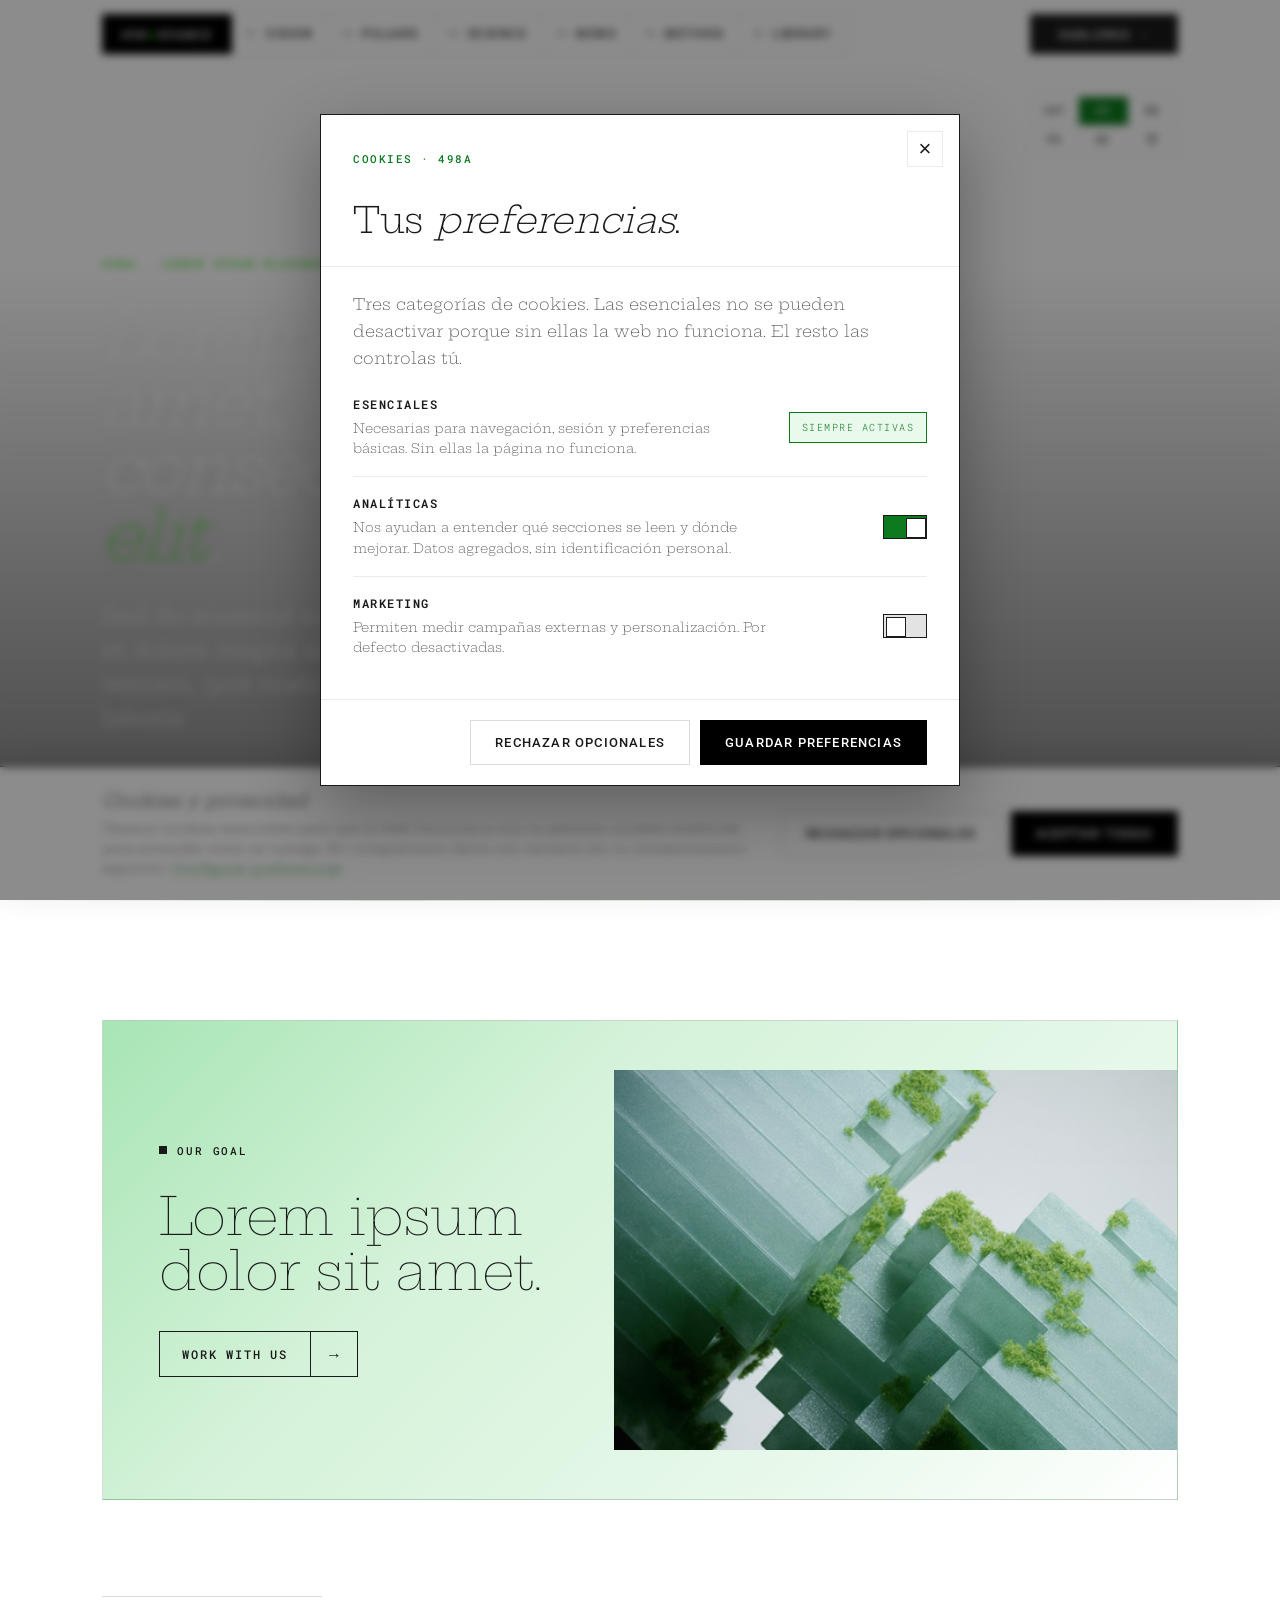
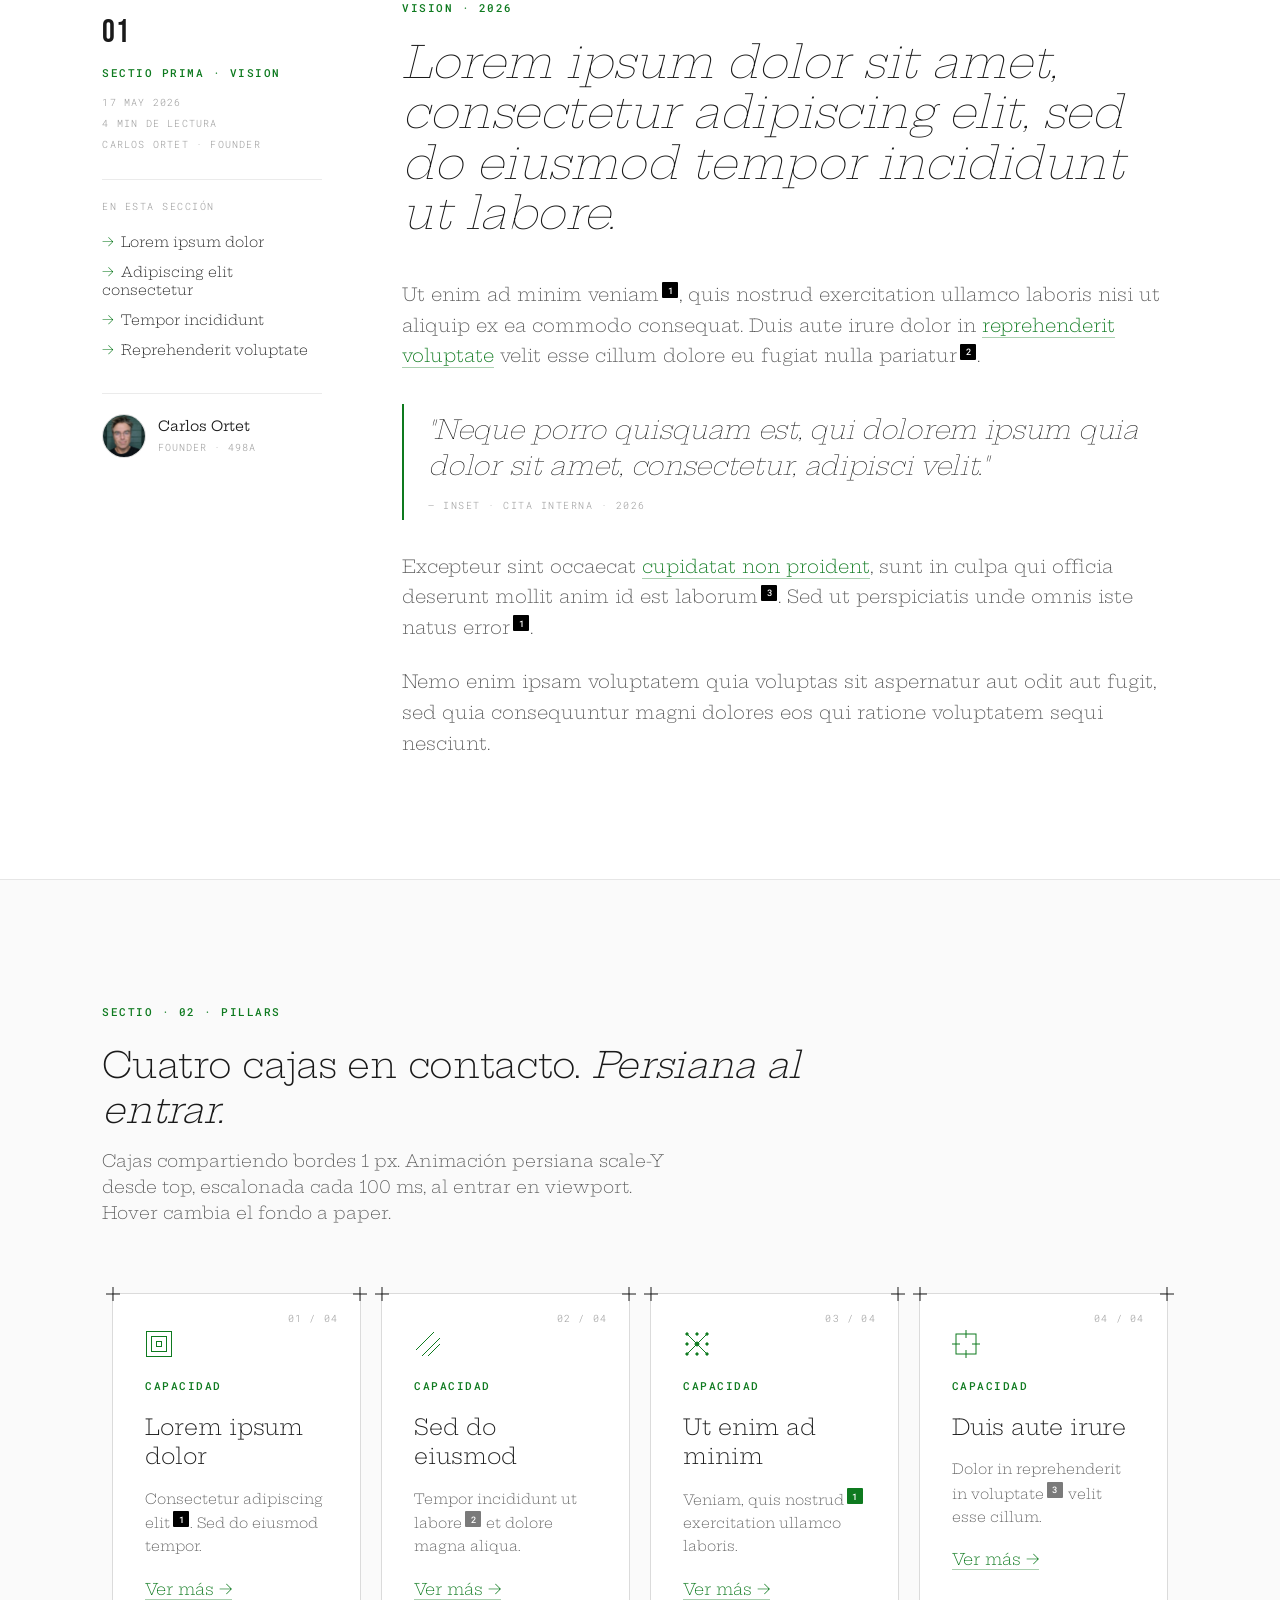
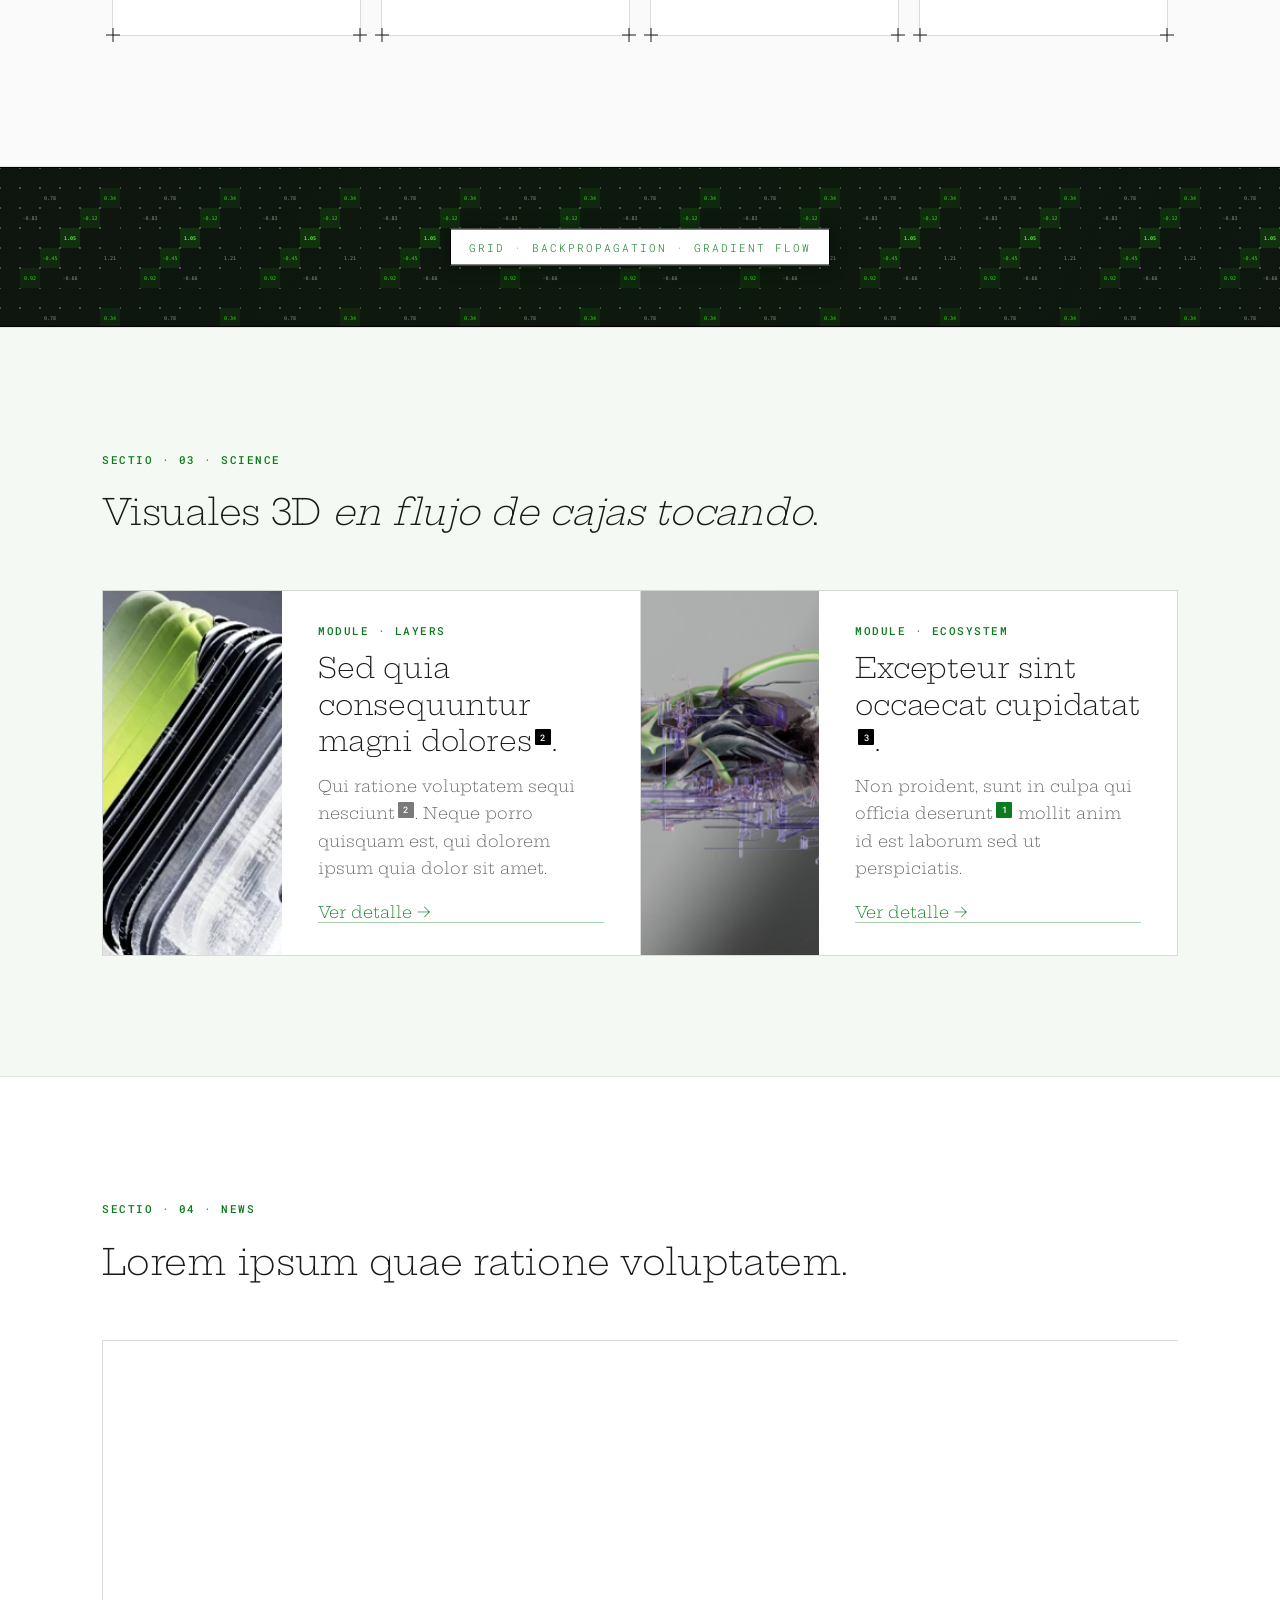
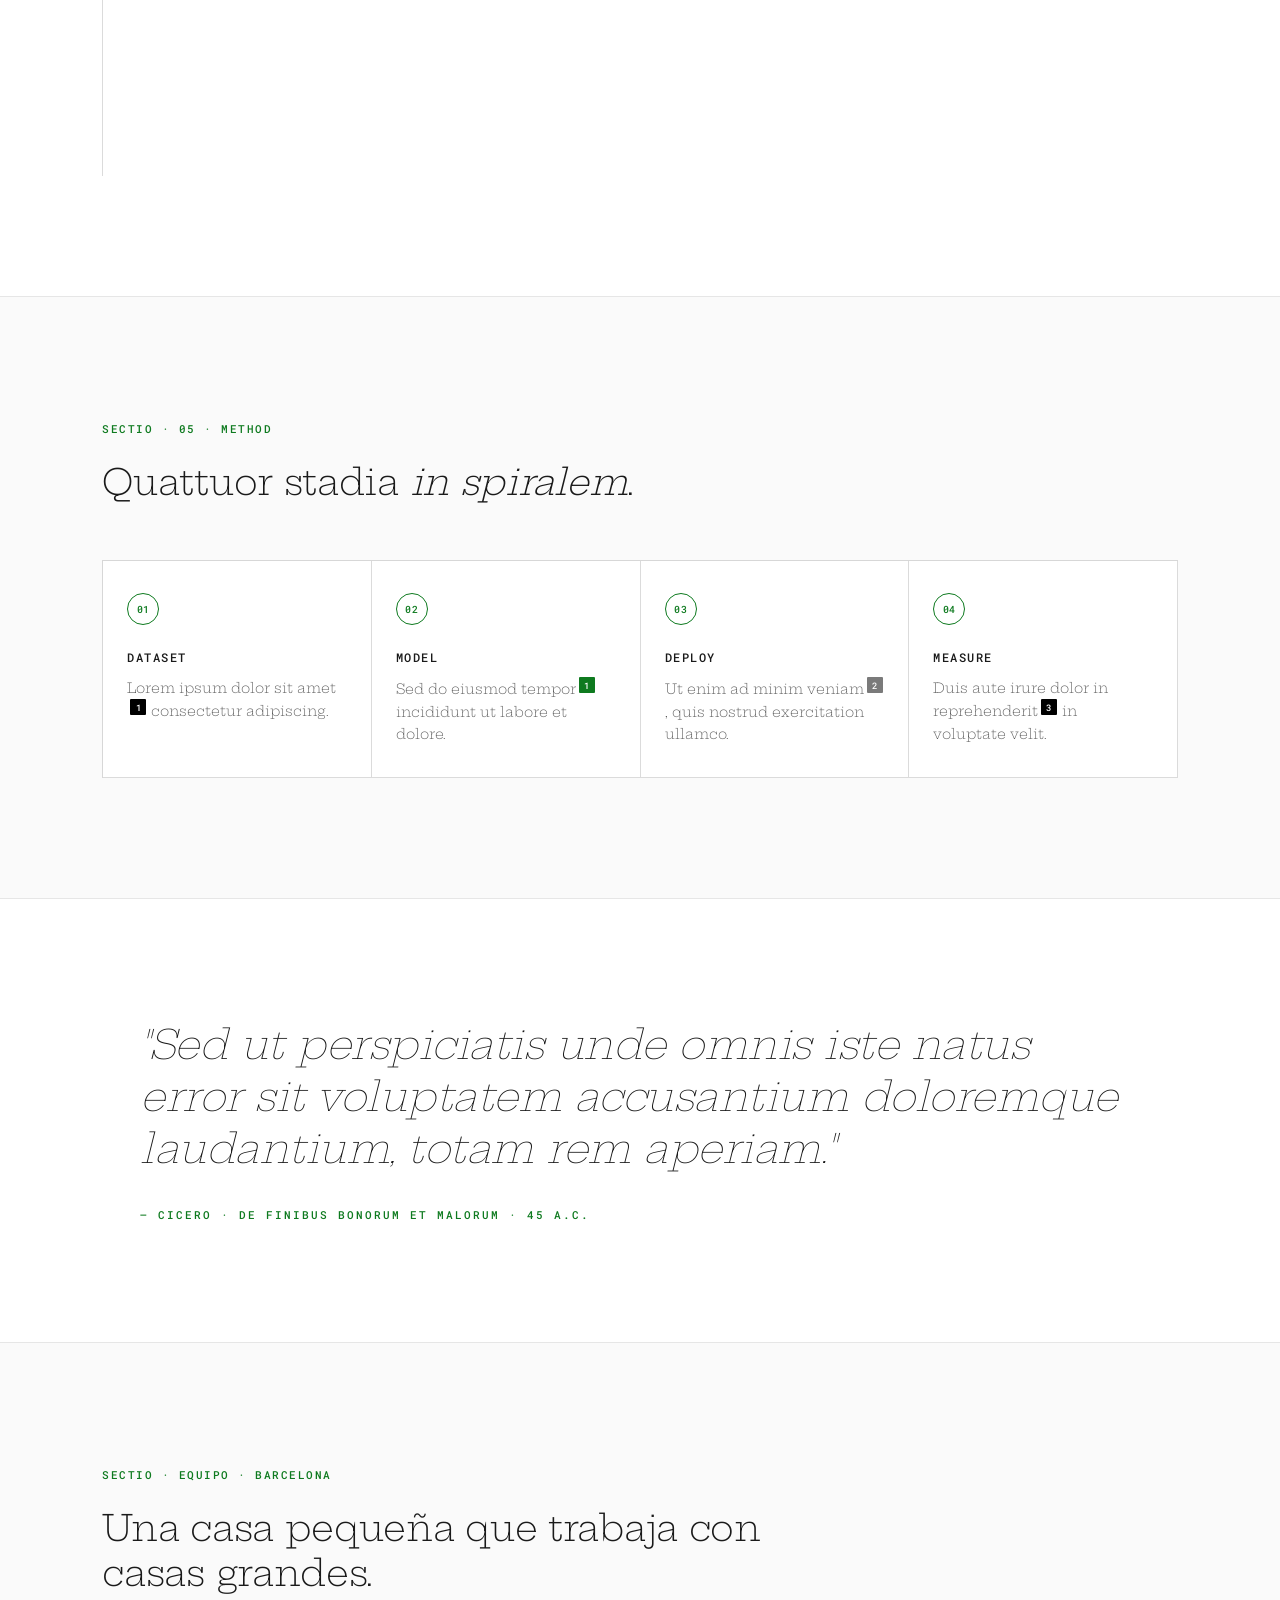
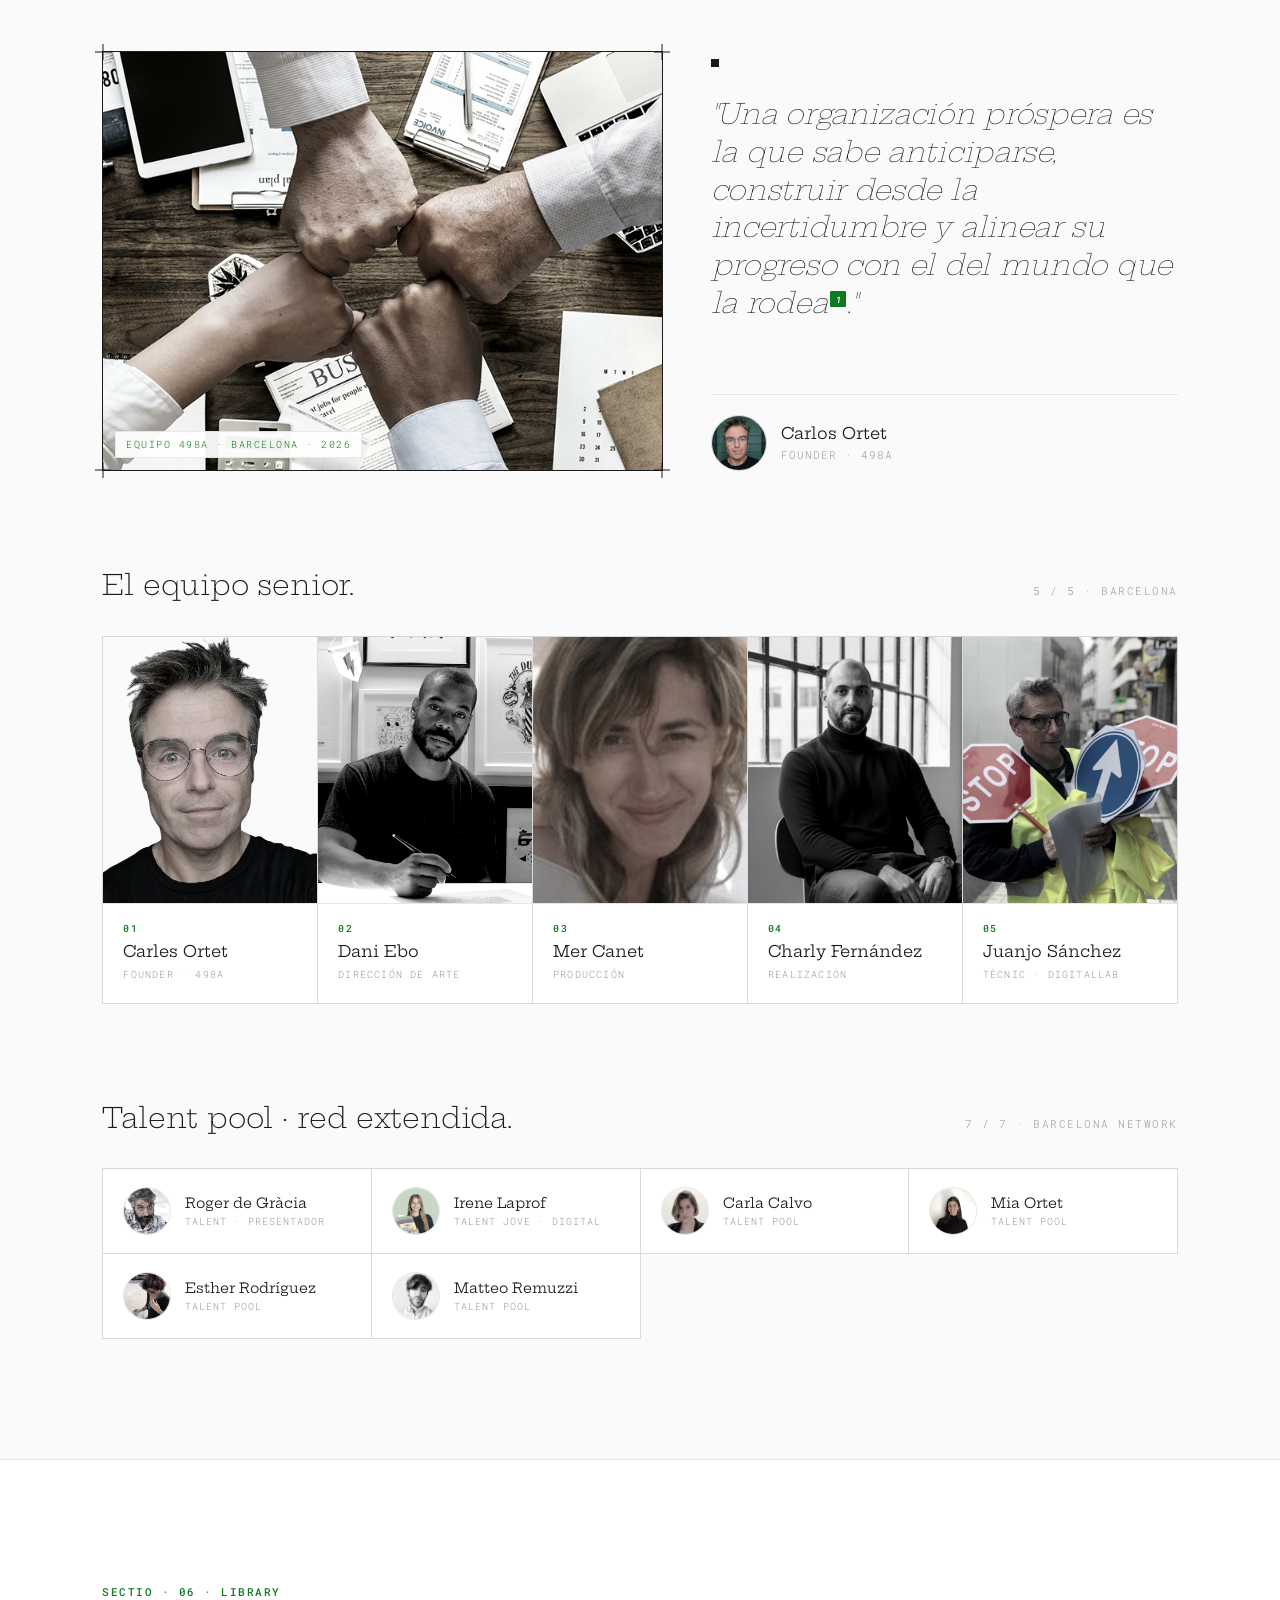
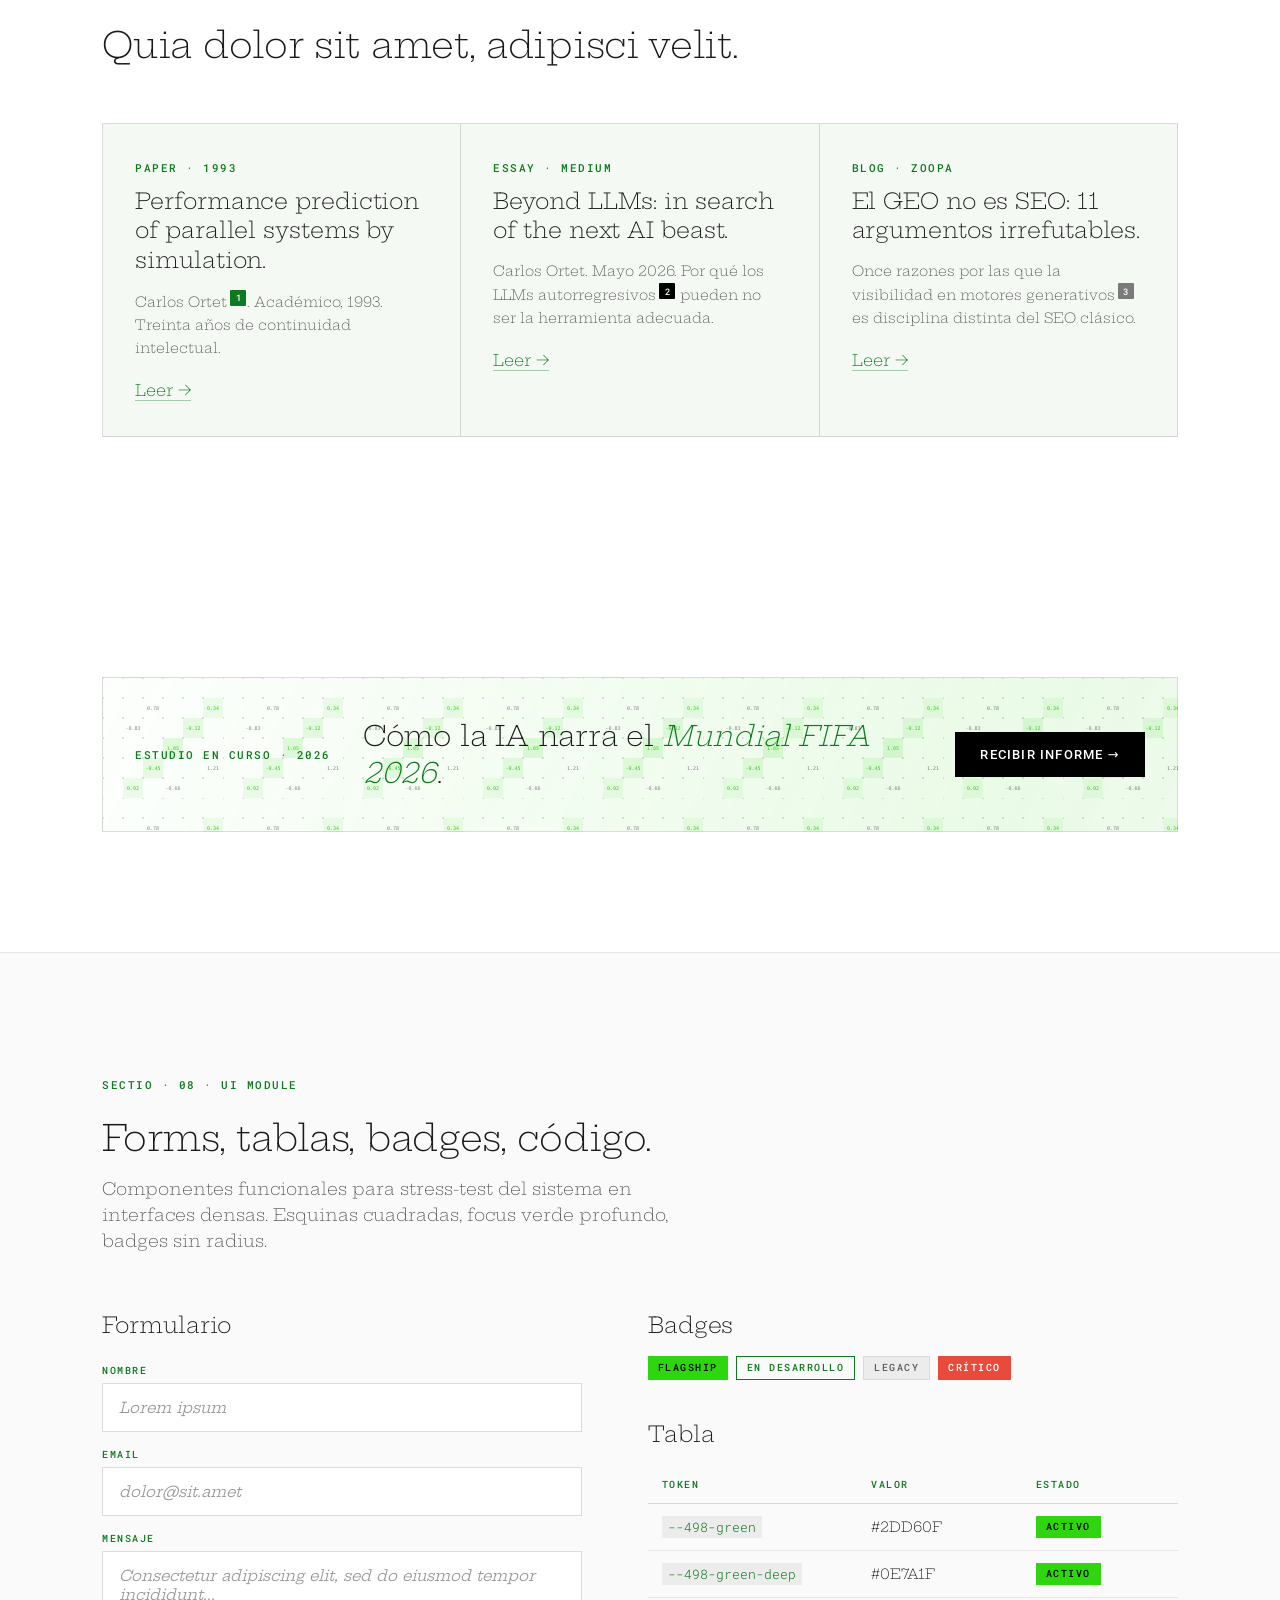
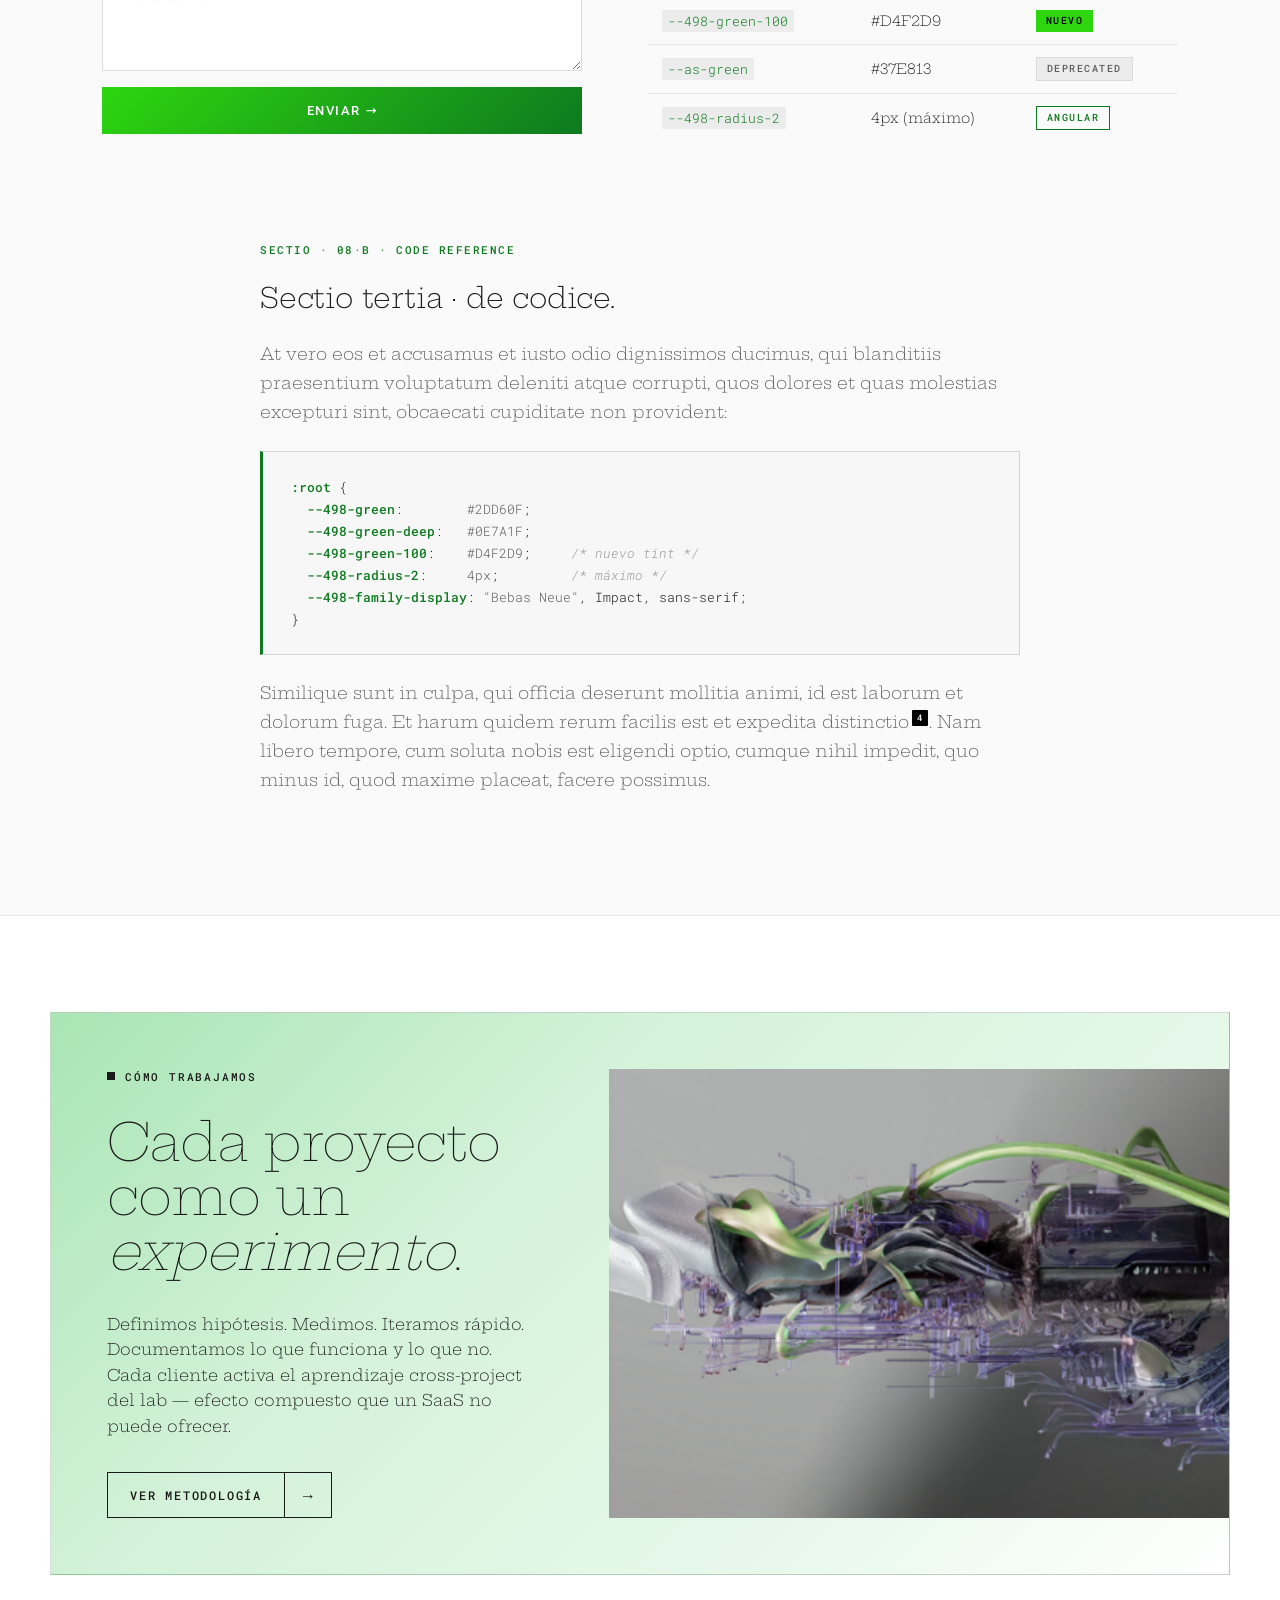
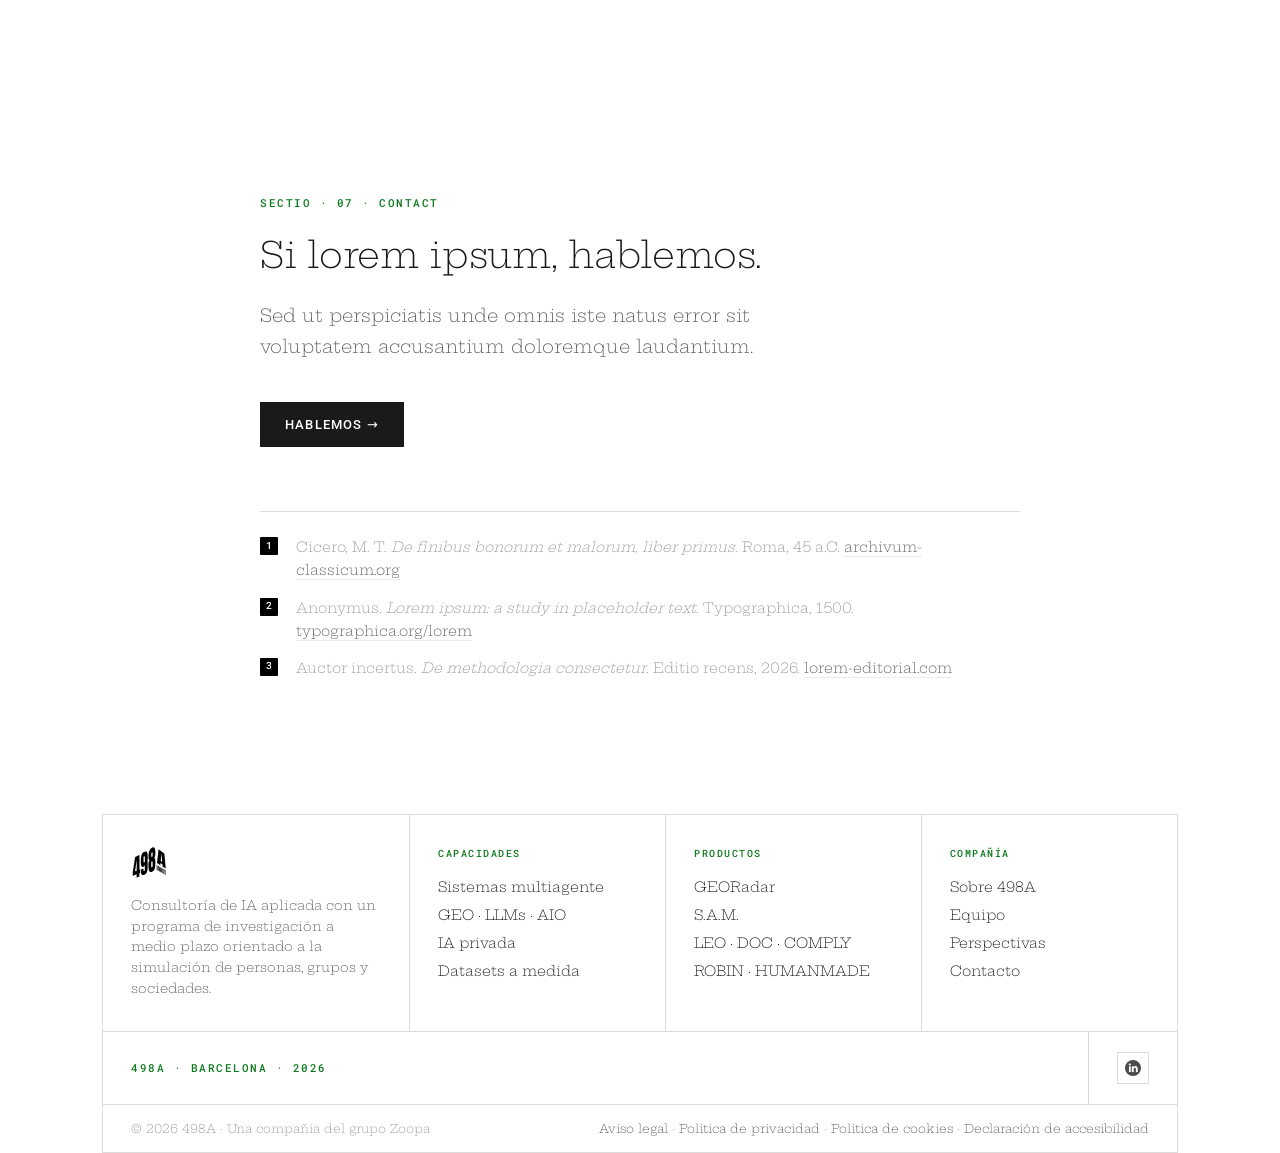
==== 498Adesign/playground.html @ 1484e75b "legal · aviso legal CA+EN recibido + grid frame-cross + cookie consent UI Aviso legal: - 498Adesign/" ====
<!doctype html>
<html lang="es">
<head>
<meta charset="utf-8">
<meta name="viewport" content="width=device-width,initial-scale=1">
<title>498Adesign · playground v6 · fullbleed video · touching boxes · I Ching</title>
<link rel="stylesheet" href="tokens.css">
<style>
  /* ===================================================================
     Playground v6
     · Hero video FULL-BLEED
     · Box collections TOUCHING (shared borders) + persiana animation on scroll
     · Trama de HEXAGRAMAS I CHING (reemplaza la generativa)
     · Citas ChatGPT-style · light dominant · displays Hepta Slab Light italic
     =================================================================== */

  * { box-sizing: border-box; margin: 0; padding: 0; }
  html, body {
    background: var(--498-white);
    color: #1A1A1A;
    font-family: var(--498-family-body);
    font-weight: 300;
    -webkit-font-smoothing: antialiased;
  }
  img, video { max-width: 100%; display: block; }

  :root {
    --pg-line:        rgba(0, 0, 0, .08);
    --pg-line-strong: rgba(0, 0, 0, .14);
    --pg-line-mid:    rgba(0, 0, 0, .11);
    --pg-text:        #1A1A1A;
    --pg-text-muted:  #5C5C5C;
    --pg-text-faint:  #999999;
    --pg-paper:       #FAFAFA;
    --pg-paper-green: #F4FAF3;
    --pg-section-pad-y: 120px;

    --pg-pattern: url('assets/patterns/grid-backprop.svg');

    /* Ancho del raíl derecho del nav · alinea CTA "Hablemos" + selector de idioma */
    --pg-rail-width: 148px;
  }

  @media (max-width: 900px) {
    :root { --pg-section-pad-y: 72px; }
  }

  section {
    padding: var(--pg-section-pad-y) var(--498-page-pad);
    position: relative;
  }
  .container { max-width: var(--498-content-max); margin: 0 auto; }
  .narrow    { max-width: 760px;  margin: 0 auto; }

  /* ===================================================================
     Tipografía editorial
     =================================================================== */
  h1, h2, h3, h4 { color: var(--pg-text); font-weight: 300; }
  p { color: var(--pg-text-muted); }

  .ed-display-1 {
    font-family: var(--498-family-body); font-style: italic; font-weight: 200;
    font-size: 64px; line-height: 1.05; letter-spacing: -1.2px;
    color: var(--pg-text);
  }
  .ed-display-2 {
    font-family: var(--498-family-body); font-style: italic; font-weight: 200;
    font-size: 44px; line-height: 1.15; letter-spacing: -.5px;
  }
  .ed-display-3 {
    font-family: var(--498-family-body); font-weight: 300;
    font-size: 36px; line-height: 1.25; letter-spacing: -.3px;
  }
  .ed-h2 {
    font-family: var(--498-family-body); font-weight: 300;
    font-size: 28px; line-height: 1.3; letter-spacing: -.2px;
  }
  .ed-h3 {
    font-family: var(--498-family-body); font-weight: 300;
    font-size: 22px; line-height: 1.35; letter-spacing: -.1px;
  }
  .ed-lead {
    font-family: var(--498-family-body); font-weight: 300;
    font-size: 22px; line-height: 1.55; color: var(--pg-text);
  }
  .ed-body {
    font-family: var(--498-family-body); font-weight: 300;
    font-size: 16px; line-height: 1.7; color: var(--pg-text-muted);
  }
  .ed-small {
    font-family: var(--498-family-body); font-weight: 300;
    font-size: 14px; line-height: 1.65; color: var(--pg-text-muted);
  }
  @media (max-width: 720px) {
    .ed-display-1 { font-size: 40px; }
    .ed-display-2 { font-size: 30px; }
    .ed-display-3 { font-size: 26px; }
    .ed-h2 { font-size: 22px; }
    .ed-lead { font-size: 18px; }
  }

  .eyebrow {
    font-family: var(--498-family-mono);
    font-size: 11px;
    letter-spacing: 1.5px;
    text-transform: uppercase;
    color: var(--498-green-deep);
    font-weight: 500;
    display: inline-block;
    margin-bottom: 20px;
  }

  /* ===================================================================
     NAV · UNA SOLA STRIP de cajas contiguas · brand + links + spacer + CTA
     Todo comparte bordes 1 px · 0 gap · sin separaciones
     · Brand box: negro con texto "498 ADVANCE" en blanco + "A" verde primario
     · Link boxes: light con hairline · hover verde
     · Spacer: caja vacía que rellena el ancho disponible
     · CTA box: negro con texto blanco · hover verde-deep
     =================================================================== */
  .nav {
    position: fixed; top: 0; left: 0; right: 0; z-index: 30;
    display: flex; align-items: stretch;
    padding: 14px var(--498-page-pad);
    background: transparent;          /* el contenido scrollea por debajo */
    border-bottom: 0;
    gap: 0;
  }

  /* BRAND box · negro · "498 ADVANCE" mono UPPER · A en verde primario */
  .nav__brand-box {
    display: inline-flex; align-items: center;
    padding: 0 18px;
    background: var(--498-black);
    color: var(--498-white);
    border: 1px solid var(--498-black);
    font-family: var(--498-family-mono); font-size: 12px;
    letter-spacing: 2px; text-transform: uppercase; font-weight: 600;
    text-decoration: none;
    white-space: nowrap;
    height: 40px;
    transition: background .2s;
  }
  .nav__brand-box em { color: var(--498-green); font-style: normal; margin: 0 1px; }
  .nav__brand-box:hover { background: var(--498-green-deep); border-color: var(--498-green-deep); }

  /* LINKS · contiguos entre sí Y con el brand (sin border-left en el primero) */
  .nav__links { display: inline-flex; }
  .nav__link-box {
    display: inline-flex; align-items: center;
    padding: 0 14px;
    border: 1px solid var(--pg-line-mid);
    border-left: 0;                /* conecta con brand */
    color: var(--pg-text); text-decoration: none;
    font-family: var(--498-family-ui); font-size: 12px;
    letter-spacing: 1.5px; text-transform: uppercase; font-weight: 500;
    background: var(--498-white);
    height: 40px;
    transition: border-color .2s, color .2s, background .2s;
  }
  .nav__link-box:hover {
    border-color: var(--498-green-deep);
    color: var(--498-green-deep);
    background: var(--498-green-50);
    z-index: 1;
  }
  .nav__link-box .num {
    font-size: 9px; color: var(--pg-text-faint); margin-right: 8px; letter-spacing: 1px;
  }
  .nav__link-box:hover .num { color: var(--498-green-deep); }

  /* SPACER · transparente · solo empuja el CTA a la derecha · sin bordes */
  .nav__spacer {
    flex: 1;
    background: transparent;
    border: 0;
    height: 40px;
  }

  /* CTA box · negro · caja aislada a la derecha (border en los 4 lados) */
  .nav__cta-box {
    display: inline-flex; align-items: center; justify-content: center;
    padding: 0 18px;
    width: var(--pg-rail-width);
    background: var(--pg-text); color: var(--498-white);
    font-family: var(--498-family-mono); font-size: 12px;
    letter-spacing: 2px; text-transform: uppercase; font-weight: 600;
    text-decoration: none;
    border: 1px solid var(--pg-text);
    height: 40px;
    transition: background .2s, border-color .2s;
  }
  .nav__cta-box:hover { background: var(--498-green-deep); border-color: var(--498-green-deep); }

  @media (max-width: 900px) {
    .nav { flex-wrap: wrap; padding: 12px var(--498-page-pad); }
    .nav__spacer { display: none; }
    .nav__links { flex: 1 0 100%; order: 3; flex-wrap: wrap; margin-top: 8px; }
    .nav__link-box {
      padding: 0 12px; font-size: 11px; height: 36px;
      border-left: 1px solid var(--pg-line-mid);
      border-right: 0;
    }
    .nav__link-box:last-child { border-right: 1px solid var(--pg-line-mid); }
    .nav__cta-box { border-left: 1px solid var(--pg-text); }
  }

  /* ===================================================================
     HERO FULL-BLEED · video cubre 100vh · texto flotante encima
     =================================================================== */
  .hero-fullbleed {
    position: relative;
    height: 100vh;
    min-height: 640px;
    width: 100%;
    overflow: hidden;
  }
  .hero-fullbleed__video {
    position: absolute; inset: 0;
    width: 100%; height: 100%;
    object-fit: cover;
    z-index: 0;
  }
  /* overlay sutil para legibilidad del texto: gradient inferior */
  .hero-fullbleed::after {
    content: "";
    position: absolute; inset: 0;
    z-index: 1;
    background: linear-gradient(180deg, rgba(0,0,0,0) 30%, rgba(0,0,0,.55) 100%);
    pointer-events: none;
  }
  .hero-fullbleed__content {
    position: relative; z-index: 2;
    height: 100%;
    padding: 0 var(--498-page-pad) 80px;
    display: flex; flex-direction: column; justify-content: flex-end;
    color: var(--498-white);
    max-width: 1200px;
  }
  .hero-fullbleed__eyebrow {
    color: var(--498-green);
    margin-bottom: 28px;
  }
  .hero-fullbleed__display {
    color: var(--498-white);
    margin-bottom: 28px;
    max-width: 820px;
    text-shadow: 0 1px 32px rgba(0,0,0,.3);
  }
  .hero-fullbleed__display em { color: var(--498-green); font-style: italic; }
  .hero-fullbleed__lead {
    color: rgba(255,255,255,.88);
    max-width: 560px;
    margin-bottom: 40px;
    text-shadow: 0 1px 16px rgba(0,0,0,.3);
  }
  .hero-fullbleed__cta { display: flex; gap: 14px; align-items: center; }

  .hero-fullbleed__corner-tag {
    position: absolute; top: 96px; right: var(--498-page-pad); z-index: 2;
    padding: 8px 12px;
    background: rgba(255,255,255,.94);
    font-family: var(--498-family-mono); font-size: 10px;
    color: var(--498-green-deep); letter-spacing: 1.5px;
    text-transform: uppercase; border: 1px solid var(--pg-line);
  }

  /* LANG SELECTOR · matriz 2x3 · sustituye al corner-tag · bordes 1px compartidos
     · Ancho = --pg-rail-width para alinear con el CTA "Hablemos" del nav superior */
  .lang-grid {
    position: absolute; top: 96px; right: var(--498-page-pad); z-index: 2;
    display: grid;
    grid-template-columns: repeat(3, 1fr);
    grid-auto-rows: 28px;
    width: var(--pg-rail-width);
    background: rgba(255,255,255,.94);
    border: 1px solid var(--pg-line);
  }
  .lang-grid__cell {
    display: inline-flex; align-items: center; justify-content: center;
    font-family: var(--498-family-mono); font-size: 10px;
    letter-spacing: 1.2px; text-transform: uppercase; font-weight: 500;
    color: var(--pg-text); text-decoration: none;
    border-right: 1px solid var(--pg-line);
    border-bottom: 1px solid var(--pg-line);
    background: transparent;
    transition: background .2s, color .2s;
  }
  .lang-grid__cell:nth-child(3n) { border-right: 0; }
  .lang-grid__cell:nth-child(n+4) { border-bottom: 0; }
  .lang-grid__cell:hover {
    background: var(--498-green-50);
    color: var(--498-green-deep);
  }
  .lang-grid__cell.is-active {
    background: var(--498-green-deep);
    color: var(--498-white);
  }
  /* Glifo CJK: reset case + tracking + tamaño ligeramente mayor para óptica */
  .lang-grid__cell.lang-cjk {
    font-size: 13px; letter-spacing: 0; text-transform: none; font-weight: 400;
  }

  /* Botones sobre video oscuro: blanco como base */
  .btn-on-video {
    background: var(--498-white); color: var(--pg-text);
    padding: 14px 24px;
    font-family: var(--498-family-ui); font-size: 13px; font-weight: 500;
    text-transform: uppercase; letter-spacing: 1.2px;
    text-decoration: none; display: inline-flex; align-items: center; gap: 10px;
    border: 1px solid var(--498-white);
    transition: background .2s, color .2s, border-color .2s;
  }
  .btn-on-video:hover { background: var(--498-green); color: var(--498-black); border-color: var(--498-green); }
  .btn-ghost-on-video {
    background: transparent; color: var(--498-white);
    padding: 14px 24px;
    font-family: var(--498-family-ui); font-size: 13px; font-weight: 500;
    text-transform: uppercase; letter-spacing: 1.2px;
    text-decoration: none; display: inline-flex; align-items: center; gap: 10px;
    border: 1px solid rgba(255,255,255,.6);
    transition: border-color .2s, color .2s, background .2s;
  }
  .btn-ghost-on-video:hover { border-color: var(--498-green); color: var(--498-green); background: rgba(255,255,255,.06); }

  /* Botones sobre fondo claro */
  .btn-light {
    background: var(--pg-text); color: var(--498-white);
    padding: 14px 24px;
    font-family: var(--498-family-ui); font-size: 13px; font-weight: 500;
    text-transform: uppercase; letter-spacing: 1.2px;
    text-decoration: none; display: inline-flex; align-items: center; gap: 10px;
    border: 1px solid var(--pg-text);
    transition: background .2s, color .2s, border-color .2s;
  }
  .btn-light:hover { background: var(--498-green-deep); border-color: var(--498-green-deep); }
  .btn-ghost-light {
    background: transparent; color: var(--pg-text);
    padding: 14px 24px;
    font-family: var(--498-family-ui); font-size: 13px; font-weight: 500;
    text-transform: uppercase; letter-spacing: 1.2px;
    text-decoration: none; display: inline-flex; align-items: center; gap: 10px;
    border: 1px solid var(--pg-line-strong);
    transition: border-color .2s, color .2s;
  }
  .btn-ghost-light:hover { border-color: var(--498-green-deep); color: var(--498-green-deep); }

  /* ===================================================================
     VISION SECTION · hero-card Isomorphic-style + sidebar + main + pull quote
     =================================================================== */
  .vision-section {
    background: var(--498-white);
    position: relative;
  }
  .vision-section::after {
    content: "";
    position: absolute; left: 0; right: 0; top: 0; height: 1px;
    background: linear-gradient(to right, transparent, var(--498-green-deep) 30%, var(--498-green) 50%, var(--498-green-deep) 70%, transparent);
    opacity: .2;
  }

  /* Hero-card Vision · LAYOUT SIMPLIFICADO estilo Isomorphic "Our Goal"
     · Single card con gradient + rounded corners 4 px
     · Grid 2 columnas · content izquierda · visual derecha
     · Visual ocupa su celda de borde a borde (cancela el padding right)
     · NADA absoluto · NADA overflowing · NADA cajas internas innecesarias */
  .vision-hero-card {
    position: relative;
    border: 1px solid var(--pg-line-strong);
    background:
      linear-gradient(135deg,
        var(--498-green-200) 0%,
        var(--498-green-100) 35%,
        var(--498-green-50) 75%,
        var(--498-white) 100%);
    padding: 56px;
    margin-bottom: 96px;
    min-height: 480px;
    overflow: hidden;
    display: grid;
    grid-template-columns: minmax(360px, 0.9fr) 1.1fr;
    gap: 40px;
    align-items: center;
  }
  @media (max-width: 900px) {
    .vision-hero-card {
      grid-template-columns: 1fr;
      padding: 40px 32px;
      min-height: 0;
      gap: 32px;
    }
  }

  /* Columna izquierda · contenido directo sobre gradient (sin inner box) */
  .vision-hero-card__content {
    display: flex; flex-direction: column;
    gap: 32px;
    align-items: flex-start;
  }

  /* Eyebrow con cuadradito negro tipo Isomorphic */
  .eyebrow-square {
    display: inline-flex; align-items: center; gap: 10px;
    font-family: var(--498-family-mono); font-size: 11px;
    letter-spacing: 1.8px; text-transform: uppercase;
    color: var(--pg-text); font-weight: 500;
  }
  .eyebrow-square::before {
    content: "";
    display: inline-block;
    width: 8px; height: 8px;
    background: var(--pg-text);
  }

  .vision-hero-card__claim {
    font-family: var(--498-family-body);
    font-weight: 200;
    font-size: 44px;
    line-height: 1.05;
    letter-spacing: -1px;
    color: var(--pg-text);
    margin: 0;
    max-width: 100%;
  }
  @media (max-width: 720px) { .vision-hero-card__claim { font-size: 30px; } }

  /* Botón split · label box + arrow box · estilo Isomorphic */
  .btn-split {
    display: inline-flex; align-items: stretch;
    text-decoration: none;
  }
  .btn-split__label {
    padding: 14px 22px;
    border: 1px solid var(--pg-text);
    font-family: var(--498-family-mono); font-size: 12px;
    letter-spacing: 1.8px; text-transform: uppercase;
    color: var(--pg-text); font-weight: 500;
    line-height: 1; display: inline-flex; align-items: center;
    background: transparent;
    transition: background .2s, color .2s;
  }
  .btn-split__arrow {
    padding: 14px 18px;
    border: 1px solid var(--pg-text);
    border-left: 0;
    color: var(--pg-text);
    font-family: var(--498-family-mono); font-size: 16px;
    line-height: 1; display: inline-flex; align-items: center;
    background: transparent;
    transition: background .2s, color .2s;
  }
  .btn-split:hover .btn-split__label,
  .btn-split:hover .btn-split__arrow { background: var(--pg-text); color: var(--498-white); }

  /* Columna derecha · visual ocupando la celda · sangra a los bordes del card
     cancelando el padding del contenedor (margin negativo right/top/bottom) */
  .vision-hero-card__visual {
    position: relative;
    height: 100%;
    min-height: 380px;
    margin: -56px -56px -56px 0;
    overflow: hidden;
  }
  .vision-hero-card__visual img {
    width: 100%; height: 100%;
    object-fit: cover;
    object-position: center;
    display: block;
  }
  @media (max-width: 900px) {
    .vision-hero-card__visual {
      margin: 0 -32px -40px -32px;
      min-height: 260px;
    }
  }

  /* Claim responsive cap */
  .vision-hero-card__claim {
    font-size: 52px;
  }
  @media (max-width: 1100px) { .vision-hero-card__claim { font-size: 42px; } }
  @media (max-width: 720px)  { .vision-hero-card__claim { font-size: 30px; } }

  .vision-grid {
    display: grid;
    grid-template-columns: 220px 1fr;
    gap: 80px;
    max-width: 1100px;
    margin: 0 auto;
  }
  @media (max-width: 900px) {
    .vision-grid { grid-template-columns: 1fr; gap: 40px; }
  }

  .vision-meta {
    position: sticky; top: 100px;
    align-self: start;
    border-top: 1px solid var(--pg-line-strong);
    padding-top: 20px;
  }
  @media (max-width: 900px) {
    .vision-meta { position: static; }
  }

  .vision-meta__num {
    font-family: var(--498-family-display);
    font-size: 32px;
    color: var(--pg-text);
    letter-spacing: 1px;
    margin-bottom: 16px;
    line-height: 1;
  }
  .vision-meta__label {
    font-family: var(--498-family-mono); font-size: 11px;
    color: var(--498-green-deep); letter-spacing: 1.5px;
    text-transform: uppercase; font-weight: 500;
    margin-bottom: 16px;
  }
  .vision-meta__line {
    font-family: var(--498-family-mono); font-size: 10px;
    color: var(--pg-text-faint); letter-spacing: 1.2px;
    text-transform: uppercase;
    margin-bottom: 8px;
  }
  .vision-meta__related {
    margin-top: 28px;
    padding-top: 20px;
    border-top: 1px solid var(--pg-line);
  }
  .vision-meta__related-label {
    font-family: var(--498-family-mono); font-size: 10px;
    color: var(--pg-text-faint); letter-spacing: 1.5px;
    text-transform: uppercase;
    display: block; margin-bottom: 14px;
  }
  .vision-meta__related a {
    display: block;
    font-family: var(--498-family-body); font-weight: 300;
    font-size: 14px; color: var(--pg-text);
    text-decoration: none;
    padding: 6px 0;
    border-bottom: 1px solid var(--pg-line-faint);
    transition: color .2s, border-color .2s;
  }
  .vision-meta__related a:last-child { border-bottom: 0; }
  .vision-meta__related a:hover { color: var(--498-green-deep); border-bottom-color: var(--498-green-deep); }
  .vision-meta__related a::before {
    content: "→ ";
    color: var(--498-green-deep);
    margin-right: 4px;
  }

  /* Pull quote inset dentro del cuerpo de Vision */
  .pullquote-inset {
    margin: 32px 0;
    padding: 8px 0 8px 24px;
    border-left: 2px solid var(--498-green-deep);
  }
  .pullquote-inset__text {
    font-family: var(--498-family-body);
    font-style: italic; font-weight: 200;
    font-size: 26px; line-height: 1.4;
    color: var(--pg-text);
    letter-spacing: -.3px;
  }
  .pullquote-inset__attr {
    font-family: var(--498-family-mono); font-size: 10px;
    color: var(--pg-text-faint); letter-spacing: 1.5px;
    text-transform: uppercase; margin-top: 14px;
  }
  @media (max-width: 720px) {
    .pullquote-inset__text { font-size: 20px; }
  }

  /* ===================================================================
     COLECCIÓN DE CAJAS TOCANDO · shared borders + persiana animation
     =================================================================== */
  .box-collection {
    display: grid;
    border-top: 1px solid var(--pg-line-strong);
    border-left: 1px solid var(--pg-line-strong);
    overflow: hidden;
  }
  .box-collection--5 { grid-template-columns: repeat(5, 1fr); }
  .box-collection--4 { grid-template-columns: repeat(4, 1fr); }
  .box-collection--3 { grid-template-columns: repeat(3, 1fr); }
  .box-collection--2 { grid-template-columns: repeat(2, 1fr); }
  @media (max-width: 900px) {
    .box-collection--5 { grid-template-columns: repeat(3, 1fr); }
    .box-collection--4, .box-collection--3 { grid-template-columns: repeat(2, 1fr); }
  }
  @media (max-width: 600px) {
    .box-collection--5, .box-collection--4, .box-collection--3, .box-collection--2 { grid-template-columns: repeat(2, 1fr); }
  }
  @media (max-width: 420px) {
    .box-collection--5, .box-collection--4, .box-collection--3, .box-collection--2 { grid-template-columns: 1fr; }
  }

  .box-collection > * {
    border-right: 1px solid var(--pg-line-strong);
    border-bottom: 1px solid var(--pg-line-strong);
  }

  /* Persiana animation · scale-Y desde top, staggered */
  .box-collection--persiana > * {
    transform: scaleY(0);
    transform-origin: top;
    opacity: 0;
    transition: transform .55s cubic-bezier(.2,.8,.25,1), opacity .55s ease-out;
  }
  .box-collection--persiana.in-view > *:nth-child(1) { transform: scaleY(1); opacity: 1; transition-delay: .05s; }
  .box-collection--persiana.in-view > *:nth-child(2) { transform: scaleY(1); opacity: 1; transition-delay: .15s; }
  .box-collection--persiana.in-view > *:nth-child(3) { transform: scaleY(1); opacity: 1; transition-delay: .25s; }
  .box-collection--persiana.in-view > *:nth-child(4) { transform: scaleY(1); opacity: 1; transition-delay: .35s; }
  .box-collection--persiana.in-view > *:nth-child(5) { transform: scaleY(1); opacity: 1; transition-delay: .45s; }
  .box-collection--persiana.in-view > *:nth-child(6) { transform: scaleY(1); opacity: 1; transition-delay: .55s; }

  @media (prefers-reduced-motion: reduce) {
    .box-collection--persiana > * { transform: none; opacity: 1; transition: none; }
  }

  /* ===================================================================
     VARIANTE FRAME-CROSS · cards independientes con marcas de registro
     tipo print/offset en los 4 vértices de cada card.
     Heritage 498AS · lab notebook / hoja técnica de planos.

     Las cards NO comparten bordes (gap visible) y en cada esquina aparece
     una pequeña "+" que extiende las hairlines más allá del corner point.
     =================================================================== */
  .box-collection--frame-cross {
    border: 0;                              /* anula bordes del contenedor */
    overflow: visible;                      /* deja salir los cross marks */
    gap: 20px;                              /* separación visible entre cards */
    padding: 10px;                          /* hueco para que la "+" no toque el viewport */
  }
  .box-collection--frame-cross > * {
    border: 1px solid var(--pg-line-strong); /* cada card su propio borde completo */
    position: relative;
    overflow: visible;
    background: var(--498-white);
  }
  /* ::before paints las 4 cross marks · usando un SVG mark via background
     posicionado a los 4 corners del pseudo, que sobresale 7px del card */
  .box-collection--frame-cross > *::before {
    content: "";
    position: absolute;
    inset: -7px;                            /* extiende 7px en todos los lados */
    pointer-events: none;
    background:
      url("data:image/svg+xml;utf8,<svg xmlns='http://www.w3.org/2000/svg' width='14' height='14'><path d='M0 7H14M7 0V14' stroke='%231A1A1A' stroke-width='1'/></svg>") 0   0   / 14px 14px no-repeat,
      url("data:image/svg+xml;utf8,<svg xmlns='http://www.w3.org/2000/svg' width='14' height='14'><path d='M0 7H14M7 0V14' stroke='%231A1A1A' stroke-width='1'/></svg>") 100% 0   / 14px 14px no-repeat,
      url("data:image/svg+xml;utf8,<svg xmlns='http://www.w3.org/2000/svg' width='14' height='14'><path d='M0 7H14M7 0V14' stroke='%231A1A1A' stroke-width='1'/></svg>") 0   100% / 14px 14px no-repeat,
      url("data:image/svg+xml;utf8,<svg xmlns='http://www.w3.org/2000/svg' width='14' height='14'><path d='M0 7H14M7 0V14' stroke='%231A1A1A' stroke-width='1'/></svg>") 100% 100% / 14px 14px no-repeat;
  }
  .box-collection--frame-cross > *:hover::before {
    background:
      url("data:image/svg+xml;utf8,<svg xmlns='http://www.w3.org/2000/svg' width='14' height='14'><path d='M0 7H14M7 0V14' stroke='%230E7A1F' stroke-width='1'/></svg>") 0   0   / 14px 14px no-repeat,
      url("data:image/svg+xml;utf8,<svg xmlns='http://www.w3.org/2000/svg' width='14' height='14'><path d='M0 7H14M7 0V14' stroke='%230E7A1F' stroke-width='1'/></svg>") 100% 0   / 14px 14px no-repeat,
      url("data:image/svg+xml;utf8,<svg xmlns='http://www.w3.org/2000/svg' width='14' height='14'><path d='M0 7H14M7 0V14' stroke='%230E7A1F' stroke-width='1'/></svg>") 0   100% / 14px 14px no-repeat,
      url("data:image/svg+xml;utf8,<svg xmlns='http://www.w3.org/2000/svg' width='14' height='14'><path d='M0 7H14M7 0V14' stroke='%230E7A1F' stroke-width='1'/></svg>") 100% 100% / 14px 14px no-repeat;
  }

  /* ===================================================================
     Typewriter reveal · heritage CLI/terminal · "live typing" detail
     El cursor avanza char-by-char revelando el texto, luego se queda
     parpadeando al final. Reserva: títulos de máxima importancia
     (eyebrows tipo Founder Voice). Nunca en body.

     Uso:
       <span class="typewriter" style="--chars: 13;">Founder Voice</span>
     · --chars = número de caracteres del texto (incluyendo espacios)
     · Se dispara cuando el elemento entra en viewport (JS)
     =================================================================== */
  .typewriter {
    --chars: 10;
    --char-w: 0.78em;            /* ancho aprox. por char en mono UPPER con tracking */
    display: inline-block;
    overflow: hidden;
    white-space: nowrap;
    vertical-align: -0.18em;
    width: 0;
    border-right: 2px solid transparent;
    /* Antes de entrar en viewport: invisible · cursor también oculto */
  }
  .typewriter.is-typing {
    animation:
      typewriterReveal calc(var(--chars) * 0.085s) steps(var(--chars), end) forwards,
      typewriterCursorShow 0.01s linear forwards,
      typewriterCursorHide 0.01s linear forwards calc(var(--chars) * 0.085s + 0.15s);
  }
  @keyframes typewriterReveal {
    from { width: 0; }
    to   { width: calc(var(--chars) * var(--char-w)); }
  }
  /* Cursor visible (línea vertical fina, color del texto) durante el typing */
  @keyframes typewriterCursorShow {
    to { border-right-color: currentColor; }
  }
  /* Cursor desaparece al terminar · transición instantánea, sin parpadeo */
  @keyframes typewriterCursorHide {
    to { border-right-color: transparent; }
  }
  @media (prefers-reduced-motion: reduce) {
    .typewriter,
    .typewriter.is-typing { width: auto; border-right: 0; animation: none; }
  }

  /* ===================================================================
     Icon helper · marca geométrica SVG inline · 1 px verde-deep
     Vocabulario del sistema: cuadrados angulares, puntos, diagonales,
     frame-cross. No figurativo. Marker editorial, no icono corporativo.
     =================================================================== */
  .box__mark {
    width: 28px; height: 28px;
    margin-bottom: 20px;
    display: block;
    color: var(--498-green-deep);
    transition: color .2s, transform .4s ease;
  }
  .box:hover .box__mark { color: var(--498-green); transform: rotate(45deg); }
  .box__mark svg { width: 100%; height: 100%; display: block; }

  /* Avatar pequeño · uso en sidebar Vision como autor */
  .author-block {
    margin-top: 28px; padding-top: 20px;
    border-top: 1px solid var(--pg-line);
    display: flex; align-items: center; gap: 12px;
  }
  .author-block__photo {
    width: 44px; height: 44px;
    border-radius: 50%;
    object-fit: cover;
    border: 1px solid var(--pg-line-strong);
  }
  .author-block__name {
    font-family: var(--498-family-body); font-size: 14px;
    color: var(--pg-text); font-weight: 400; display: block;
  }
  .author-block__role {
    font-family: var(--498-family-mono); font-size: 10px;
    color: var(--pg-text-faint); letter-spacing: 1px; text-transform: uppercase;
  }

  /* ===================================================================
     Cajas individuales (sin border doble si están en colección)
     =================================================================== */
  .box {
    background: var(--498-white);
    padding: 36px 32px;
    position: relative;
    transition: background .2s;
  }
  .box:hover { background: var(--pg-paper); }
  .box__num {
    position: absolute; top: 18px; right: 22px;
    font-family: var(--498-family-mono); font-size: 10px;
    color: var(--pg-text-faint); letter-spacing: 1.2px;
  }
  .box__tag {
    font-family: var(--498-family-mono); font-size: 11px;
    color: var(--498-green-deep); letter-spacing: 1.5px;
    text-transform: uppercase; font-weight: 500;
    margin-bottom: 20px; display: block;
  }
  .box__title { margin-bottom: 16px; }
  .box__desc { color: var(--pg-text-muted); margin-bottom: 20px; }

  /* box-card con imagen integrada */
  .box-card {
    background: var(--498-white);
    overflow: hidden;
    display: flex; flex-direction: column;
    text-decoration: none; color: inherit;
    transition: background .2s;
    position: relative;
  }
  .box-card:hover { background: var(--pg-paper); }
  .box-card__img {
    aspect-ratio: 4/3;
    background: var(--pg-paper);
    overflow: hidden;
    border-bottom: 1px solid var(--pg-line);
    position: relative;
  }
  /* Frame-cross compact para thumbnails de news cards · marca de craft */
  .box-card__img.frame-cross-mini { border: 0; }
  .box-card__img .cnr-mini {
    position: absolute; width: 10px; height: 10px; z-index: 4; pointer-events: none;
  }
  .box-card__img .cnr-mini::before {
    content: ""; position: absolute;
    top: 50%; transform: translateY(-50%);
    left: 0; right: 0; height: 1px; background: var(--pg-text);
  }
  .box-card__img .cnr-mini::after {
    content: ""; position: absolute;
    left: 50%; transform: translateX(-50%);
    top: 0; bottom: 0; width: 1px; background: var(--pg-text);
  }
  .box-card__img .cnr-mini--tl { top: -5px;    left: -5px; }
  .box-card__img .cnr-mini--tr { top: -5px;    right: -5px; }
  .box-card__img .cnr-mini--bl { bottom: -5px; left: -5px; }
  .box-card__img .cnr-mini--br { bottom: -5px; right: -5px; }
  .box-card__img img, .box-card__img video {
    width: 100%; height: 100%; object-fit: cover;
    transition: transform .6s var(--498-ease);
  }
  /* Zoom on hover · más perceptible para dar feedback (Isomorphic-style) */
  .box-card:hover .box-card__img img,
  .box-card:hover .box-card__img video { transform: scale(1.06); }

  /* ===================================================================
     CHIP overlay sobre imagen · icono + label expandible (Isomorphic-style)
     Solo el icono visible por defecto · al hover de la card, label aparece
     =================================================================== */
  .img-chip {
    position: absolute;
    bottom: 12px; left: 12px;
    z-index: 3;
    height: 32px;
    display: inline-flex; align-items: center;
    background: rgba(255, 255, 255, .94);
    border: 1px solid rgba(0, 0, 0, .08);
    padding: 0 0 0 8px;
    overflow: hidden;
    backdrop-filter: blur(4px);
    transition: padding-right .35s var(--498-ease);
    padding-right: 8px;
  }
  .img-chip__icon {
    display: inline-flex; align-items: center; justify-content: center;
    width: 16px; height: 16px;
    flex-shrink: 0;
  }
  .img-chip__icon svg { width: 14px; height: 14px; display: block; }
  .img-chip__label {
    font-family: var(--498-family-mono);
    font-size: 10px;
    color: var(--pg-text);
    letter-spacing: 1.5px;
    text-transform: uppercase;
    font-weight: 500;
    max-width: 0;
    opacity: 0;
    margin-left: 0;
    white-space: nowrap;
    overflow: hidden;
    transition: max-width .35s var(--498-ease),
                opacity .25s ease .1s,
                margin-left .35s var(--498-ease);
  }
  .box-card:hover .img-chip {
    border-color: var(--498-green-deep);
    padding-right: 12px;
  }
  .box-card:hover .img-chip__label {
    max-width: 180px;
    opacity: 1;
    margin-left: 8px;
  }
  .box-card:hover .img-chip__icon svg path,
  .box-card:hover .img-chip__icon svg rect,
  .box-card:hover .img-chip__icon svg line { stroke: var(--498-green-deep); }
  .box-card__body { padding: 24px 28px 28px; }
  .box-card__tag {
    font-family: var(--498-family-mono); font-size: 11px;
    color: var(--498-green-deep); letter-spacing: 1.5px;
    text-transform: uppercase; font-weight: 500;
    margin-bottom: 12px; display: block;
  }
  .box-card__title {
    font-family: var(--498-family-body); font-weight: 300;
    font-size: 20px; line-height: 1.35; color: var(--pg-text);
    margin-bottom: 14px;
  }
  .box-card__meta {
    font-family: var(--498-family-mono); font-size: 11px;
    color: var(--pg-text-faint); letter-spacing: .5px;
  }

  /* box-row con imagen lateral */
  .box-row {
    background: var(--498-white);
    display: grid; grid-template-columns: 1fr 2fr;
    overflow: hidden;
  }
  @media (max-width: 720px) { .box-row { grid-template-columns: 1fr; } }
  .box-row__img { background: var(--pg-paper); overflow: hidden; min-height: 200px; }
  .box-row__img img { width: 100%; height: 100%; object-fit: cover; }
  .box-row__body { padding: 32px 36px; display: flex; flex-direction: column; justify-content: center; }

  /* box-paper-green */
  .box-paper-green {
    background: var(--pg-paper-green);
    padding: 36px 32px;
  }

  /* Caja con trama backprop como fondo · variante light + animación sutil */
  .box-pattern {
    padding: 40px 32px;
    background: var(--pg-pattern), var(--498-white);
    background-repeat: repeat;
    position: relative;
    overflow: hidden;
    isolation: isolate;
    /* La trama se desplaza lento · más lento que la banda porque aquí hay contenido */
    animation: patternFlow 90s linear infinite;
  }
  /* Capa verde-gris muy sutil · multiply para mantener legibilidad sobre blanco */
  .box-pattern::before {
    content: "";
    position: absolute; inset: -10%;
    background: linear-gradient(
      115deg,
      rgba(45, 214, 15, 0)    0%,
      rgba(45, 214, 15, 0.10) 30%,
      rgba(150, 150, 150, 0.06) 50%,
      rgba(14, 122, 31, 0.10) 70%,
      rgba(45, 214, 15, 0)    100%
    );
    background-size: 260% 260%;
    mix-blend-mode: multiply;
    pointer-events: none;
    animation: gradientDrift 28s ease-in-out infinite alternate;
    z-index: 0;
  }
  /* El contenido siempre por encima de la capa animada */
  .box-pattern > * { position: relative; z-index: 1; }
  @media (prefers-reduced-motion: reduce) {
    .box-pattern,
    .box-pattern::before { animation: none; }
  }

  /* ===================================================================
     Botón sólido oscuro · contrasta sobre cualquier fondo (trama incluida)
     =================================================================== */
  .btn-solid-dark {
    background: var(--498-black); color: var(--498-white);
    padding: 14px 24px;
    font-family: var(--498-family-ui); font-size: 13px; font-weight: 500;
    text-transform: uppercase; letter-spacing: 1.2px;
    text-decoration: none; display: inline-flex; align-items: center; gap: 10px;
    border: 1px solid var(--498-black);
    transition: background .2s, border-color .2s;
    white-space: nowrap;
  }
  .btn-solid-dark:hover { background: var(--498-green-deep); border-color: var(--498-green-deep); }

  /* ===================================================================
     Method cells
     =================================================================== */
  .method-cell {
    background: var(--498-white);
    padding: 32px 24px;
  }
  .method-cell__circle {
    width: 32px; height: 32px;
    border: 1px solid var(--498-green-deep);
    border-radius: 50%;
    display: flex; align-items: center; justify-content: center;
    font-family: var(--498-family-mono); font-size: 10px;
    color: var(--498-green-deep); letter-spacing: .5px; font-weight: 500;
    margin-bottom: 24px;
  }
  .method-cell__title {
    font-family: var(--498-family-mono); font-size: 12px;
    color: var(--pg-text); letter-spacing: 1.5px;
    text-transform: uppercase; font-weight: 500;
    margin-bottom: 12px;
  }
  .method-cell__desc {
    font-family: var(--498-family-body); font-weight: 300;
    font-size: 14px; line-height: 1.6; color: var(--pg-text-muted);
  }

  /* ===================================================================
     Title block, secciones, helpers
     =================================================================== */
  .section-title-block { margin-bottom: 56px; max-width: 760px; }
  .section-title-block h2 { margin-bottom: 16px; }
  .section-title-block p { color: var(--pg-text-muted); max-width: 580px; font-size: 17px; line-height: 1.55; font-weight: 300; }

  .section-paper { background: var(--pg-paper); border-top: 1px solid var(--pg-line); border-bottom: 1px solid var(--pg-line); }
  .section-paper-green { background: var(--pg-paper-green); border-top: 1px solid var(--pg-line); border-bottom: 1px solid var(--pg-line); }

  /* ===================================================================
     Hyperlinks + Citas ChatGPT
     =================================================================== */
  a.link {
    color: var(--498-green-deep);
    text-decoration: none;
    border-bottom: 1px solid rgba(14,122,31,.35);
    transition: border-color .15s ease;
  }
  a.link:hover { border-bottom-color: var(--498-green-deep); }

  /* Cita ChatGPT-style · 3 variantes de color: negro (default), gris, verde
     Usos:
       - .cite-chat            (negro) · referencias críticas / externas autoritativas
       - .cite-chat--grey      (gris)  · referencias secundarias / contexto auxiliar
       - .cite-chat--green     (verde) · referencias internas brand / papers propios
  */
  .cite-chat {
    display: inline-flex; align-items: center; justify-content: center;
    vertical-align: super;
    background: var(--498-black); color: var(--498-white);
    min-width: 16px; height: 16px; padding: 0 4px;
    font-family: var(--498-family-mono); font-size: 9px;
    font-weight: 500; line-height: 1; letter-spacing: .3px;
    text-decoration: none; margin: 0 1px 0 3px;
    border-radius: 1px;
    transition: background .15s ease, color .15s ease;
  }
  .cite-chat:hover { background: var(--498-green-deep); }

  /* Variante GREY · secundaria / contextual */
  .cite-chat--grey {
    background: var(--498-grey-500);
    color: var(--498-white);
  }
  .cite-chat--grey:hover {
    background: var(--498-grey-800);
  }

  /* Variante GREEN · brand / referencia interna */
  .cite-chat--green {
    background: var(--498-green-deep);
    color: var(--498-white);
  }
  .cite-chat--green:hover {
    background: var(--498-green);
    color: var(--498-black);
  }

  /* Lista de referencias */
  .references {
    border-top: 1px solid var(--pg-line-strong);
    margin-top: 64px; padding: 24px 0 0;
    list-style: none; counter-reset: ref;
  }
  .references li {
    counter-increment: ref;
    padding-left: 36px; position: relative;
    margin-bottom: 14px;
    font-family: var(--498-family-body); font-size: 14px;
    line-height: 1.65; color: var(--pg-text-faint);
  }
  .references li::before {
    content: counter(ref);
    position: absolute; left: 0; top: 1px;
    background: var(--498-black); color: var(--498-white);
    width: 18px; height: 18px;
    display: inline-flex; align-items: center; justify-content: center;
    font-family: var(--498-family-mono); font-size: 10px;
    font-weight: 500; border-radius: 1px;
  }
  .references a {
    color: var(--pg-text-muted);
    border-bottom: 1px solid var(--pg-line);
    text-decoration: none;
  }
  .references a:hover { color: var(--498-green-deep); }

  /* ===================================================================
     Pull quote editorial
     =================================================================== */
  .pull { max-width: 1000px; }
  .pull__text {
    font-family: var(--498-family-body); font-style: italic; font-weight: 200;
    font-size: 40px; line-height: 1.3; color: var(--pg-text);
    letter-spacing: -.5px;
  }
  @media (max-width: 720px) { .pull__text { font-size: 26px; } }
  .pull__attr {
    margin-top: 32px;
    font-family: var(--498-family-mono); font-size: 11px;
    letter-spacing: 2px; text-transform: uppercase;
    color: var(--498-green-deep); font-weight: 500;
  }

  /* ===================================================================
     Pattern band hexagramas
     =================================================================== */
  .pattern-band {
    height: 160px;
    /* Fondo casi-negro con muy ligera deriva verde · lab notebook nocturno */
    background: var(--pg-pattern), #0F1410;
    background-repeat: repeat;
    border-top: 1px solid var(--498-black);
    border-bottom: 1px solid var(--498-black);
    position: relative;
    overflow: hidden;
    isolation: isolate;
    /* La propia trama se desplaza muy lento en diagonal · sugiere flujo de gradients */
    animation: patternFlow 60s linear infinite;
  }
  @keyframes patternFlow {
    from { background-position: 0 0, 0 0; }
    to   { background-position: 120px 120px, 0 0; }
  }
  /* Capa 1 · degradado verde-gris animado · soft-light para que la trama respire */
  .pattern-band::before {
    content: "";
    position: absolute; inset: -20%;
    background: linear-gradient(
      115deg,
      rgba(45, 214, 15, 0)    0%,
      rgba(45, 214, 15, 0.18) 18%,
      rgba(150, 150, 150, 0.10) 38%,
      rgba(14, 122, 31, 0.22) 58%,
      rgba(150, 150, 150, 0.08) 78%,
      rgba(45, 214, 15, 0)    100%
    );
    background-size: 280% 280%;
    mix-blend-mode: soft-light;
    pointer-events: none;
    animation: gradientDrift 22s ease-in-out infinite alternate;
    z-index: 1;
  }
  @keyframes gradientDrift {
    0%   { background-position:   0% 50%; opacity: .85; }
    50%  { background-position: 100% 50%; opacity: 1;   }
    100% { background-position:  50%  0%; opacity: .9;  }
  }
  /* Capa 2 · brillo verde sutil que cruza diagonalmente · ritmo más largo */
  .pattern-band::after {
    content: "";
    position: absolute; inset: 0;
    background: linear-gradient(
      135deg,
      transparent 40%,
      rgba(45, 214, 15, 0.08) 50%,
      transparent 60%
    );
    background-size: 300% 300%;
    pointer-events: none;
    animation: shimmer 14s linear infinite;
    z-index: 2;
  }
  @keyframes shimmer {
    from { background-position: -50% -50%; }
    to   { background-position: 150% 150%; }
  }
  .pattern-band__label {
    position: absolute; top: 50%; left: 50%; transform: translate(-50%, -50%);
    font-family: var(--498-family-mono); font-size: 11px;
    color: var(--498-green-deep); letter-spacing: 2px;
    text-transform: uppercase; background: var(--498-white);
    padding: 10px 18px; border: 1px solid var(--498-black);
    z-index: 3;
    box-shadow: 0 2px 16px rgba(0,0,0,.35);
  }
  @media (prefers-reduced-motion: reduce) {
    .pattern-band,
    .pattern-band::before,
    .pattern-band::after { animation: none; }
  }

  /* ===================================================================
     Frame-cross · marcas de registro tipo print/editorial
     Las hairlines del borde se extienden ligeramente más allá de las esquinas,
     creando un "+" sutil en cada vértice. Heritage técnico, signal de craft.
     Uso: añadir clase .frame-cross al contenedor.
     =================================================================== */
  .frame-cross {
    position: relative;
    border: 1px solid var(--pg-text);
  }
  .frame-cross > .cnr {
    position: absolute;
    width: 16px; height: 16px;
    pointer-events: none;
    z-index: 4;
  }
  .frame-cross > .cnr::before,
  .frame-cross > .cnr::after {
    content: "";
    position: absolute;
    background: var(--pg-text);
  }
  /* horizontal stroke through corner */
  .frame-cross > .cnr::before {
    top: 50%; transform: translateY(-50%);
    left: 0; right: 0; height: 1px;
  }
  /* vertical stroke through corner */
  .frame-cross > .cnr::after {
    left: 50%; transform: translateX(-50%);
    top: 0; bottom: 0; width: 1px;
  }
  .frame-cross > .cnr--tl { top: -8px;    left: -8px; }
  .frame-cross > .cnr--tr { top: -8px;    right: -8px; }
  .frame-cross > .cnr--bl { bottom: -8px; left: -8px; }
  .frame-cross > .cnr--br { bottom: -8px; right: -8px; }

  /* Variante hairline más fino (usar con border-color softer) */
  .frame-cross--soft {
    border-color: var(--pg-line-strong);
  }
  .frame-cross--soft > .cnr::before,
  .frame-cross--soft > .cnr::after {
    background: var(--pg-text);
  }

  /* ===================================================================
     Portrait card · retratos del team senior
     B&W desaturada → color al hover · caption mono UPPER en pad inferior
     Diseñado para vivir dentro de .box-collection (bordes compartidos)
     =================================================================== */
  .portrait {
    display: flex; flex-direction: column;
    text-decoration: none; color: inherit;
    background: var(--498-white);
    transition: background .2s;
  }
  .portrait:hover { background: var(--pg-paper); }
  .portrait__img {
    position: relative;
    aspect-ratio: 4/5;
    overflow: hidden;
    background: var(--pg-paper);
    border-bottom: 1px solid var(--pg-line);
  }
  .portrait__img img {
    width: 100%; height: 100%;
    object-fit: cover;
    filter: saturate(.35) contrast(1.05);
    transition: filter .55s var(--498-ease), transform .6s var(--498-ease);
  }
  .portrait:hover .portrait__img img {
    filter: saturate(1) contrast(1);
    transform: scale(1.04);
  }
  .portrait__caption {
    padding: 18px 20px 22px;
    display: flex; flex-direction: column; gap: 6px;
  }
  .portrait__num {
    font-family: var(--498-family-mono); font-size: 10px;
    color: var(--498-green-deep); letter-spacing: 1.5px;
    font-weight: 500;
  }
  .portrait__name {
    font-family: var(--498-family-body); font-weight: 400;
    font-size: 16px; color: var(--pg-text); line-height: 1.3;
  }
  .portrait__role {
    font-family: var(--498-family-mono); font-size: 10px;
    color: var(--pg-text-faint); letter-spacing: 1.2px;
    text-transform: uppercase;
  }

  /* Team-grid container wrapper (margen superior tras el split) */
  .team-grid-wrap {
    margin-top: 96px;
  }
  .team-grid-wrap__head {
    display: flex; justify-content: space-between; align-items: baseline;
    margin-bottom: 32px; flex-wrap: wrap; gap: 16px;
  }
  .team-grid-wrap__title {
    font-family: var(--498-family-body); font-weight: 300;
    font-size: 28px; line-height: 1.3; letter-spacing: -.2px;
    color: var(--pg-text);
  }
  .team-grid-wrap__count {
    font-family: var(--498-family-mono); font-size: 11px;
    color: var(--pg-text-faint); letter-spacing: 1.5px;
    text-transform: uppercase;
  }

  /* ===================================================================
     Talent component · Nivel 3 · talent pool extendido
     Card compacto con avatar circular + nombre + role mono UPPER
     Diseñado para box-collection con shared borders + persiana animation
     =================================================================== */
  .talent {
    display: flex; align-items: center; gap: 14px;
    padding: 18px 20px;
    background: var(--498-white);
    text-decoration: none; color: inherit;
    transition: background .2s;
  }
  .talent:hover { background: var(--pg-paper); }
  .talent__avatar {
    width: 48px; height: 48px;
    flex-shrink: 0;
    border-radius: 50%;
    overflow: hidden;
    background: var(--pg-paper);
    border: 1px solid var(--pg-line);
  }
  .talent__avatar img {
    width: 100%; height: 100%; object-fit: cover;
    filter: saturate(.4) contrast(1.05);
    transition: filter .5s var(--498-ease), transform .5s var(--498-ease);
  }
  .talent:hover .talent__avatar img {
    filter: saturate(1) contrast(1);
    transform: scale(1.08);
  }
  .talent__info {
    display: flex; flex-direction: column; gap: 3px;
    min-width: 0;
  }
  .talent__name {
    font-family: var(--498-family-body); font-weight: 400;
    font-size: 14px; color: var(--pg-text); line-height: 1.3;
  }
  .talent__role {
    font-family: var(--498-family-mono); font-size: 10px;
    color: var(--pg-text-faint); letter-spacing: 1px;
    text-transform: uppercase;
  }

  /* ===================================================================
     UI module · Forms + Badges + Table + Code block (LIGHT mode · esquinas cuadradas)
     =================================================================== */
  .ui-grid { display: grid; grid-template-columns: 1fr 1.1fr; gap: 64px; align-items: start; }
  @media (max-width: 900px) { .ui-grid { grid-template-columns: 1fr; gap: 40px; } }

  /* Form light */
  .ui-form { display: grid; gap: 16px; max-width: 480px; }
  .ui-form label {
    font-family: var(--498-family-mono); font-size: 10px;
    text-transform: uppercase; letter-spacing: 1.5px;
    color: var(--498-green-deep); font-weight: 500;
  }
  .ui-form input, .ui-form textarea {
    width: 100%;
    background: var(--498-white);
    border: 1px solid var(--pg-line-strong);
    border-radius: 0;             /* cuadradas explícitas · coherencia angular */
    padding: 14px 16px;
    color: var(--pg-text);
    font-family: var(--498-family-body);
    font-size: 15px;
    transition: border-color .2s;
  }
  .ui-form input::placeholder, .ui-form textarea::placeholder {
    color: var(--pg-text-faint); font-style: italic;
  }
  .ui-form input:focus, .ui-form textarea:focus {
    outline: 0;
    border-color: var(--498-green-deep);
  }
  .ui-form textarea { min-height: 120px; resize: vertical; }
  .ui-form .row { display: grid; gap: 6px; }

  .ui-btn-submit {
    background: linear-gradient(135deg, var(--498-green) 0%, var(--498-green-deep) 100%);
    color: var(--498-white);
    border: 0;
    padding: 16px 24px;
    font-family: var(--498-family-ui); font-size: 13px;
    text-transform: uppercase; letter-spacing: 1.5px; font-weight: 500;
    cursor: pointer;
    border-radius: 0;            /* cuadradas explícitas · coherencia angular */
    transition: filter .2s;
    display: inline-flex; align-items: center; gap: 10px; justify-content: center;
  }
  .ui-btn-submit:hover { filter: brightness(1.08); }

  /* Badges · esquinas cuadradas (radius 0) explícitas */
  .badge-row { display: flex; gap: 8px; flex-wrap: wrap; }
  .badge {
    display: inline-flex; align-items: center;
    font-family: var(--498-family-mono); font-size: 10px;
    letter-spacing: 1.5px; text-transform: uppercase; font-weight: 500;
    padding: 6px 10px;
    border-radius: 0;        /* cuadradas explícitas */
    line-height: 1;
  }
  .badge-flagship { background: var(--498-green); color: var(--498-black); }
  .badge-dev { background: transparent; color: var(--498-green-deep); border: 1px solid var(--498-green-deep); }
  .badge-legacy { background: var(--498-grey-100); color: var(--pg-text-muted); border: 1px solid var(--pg-line); }
  .badge-critical { background: var(--498-alert); color: var(--498-white); }

  /* Tabla · light · hairlines · square corners */
  .ui-table {
    width: 100%; border-collapse: collapse;
    font-family: var(--498-family-body); font-size: 14px;
    margin-top: 16px;
  }
  .ui-table th, .ui-table td {
    padding: 12px 14px;
    text-align: left;
    border-bottom: 1px solid var(--pg-line);
  }
  .ui-table th {
    font-family: var(--498-family-mono); font-size: 10px;
    text-transform: uppercase; letter-spacing: 1.5px;
    color: var(--498-green-deep); font-weight: 500;
    border-bottom: 1px solid var(--pg-line-strong);
  }
  .ui-table td { color: var(--pg-text); }
  .ui-table tr:last-child td { border-bottom: 0; }
  .ui-table tr:hover td { background: var(--498-green-50); }
  .ui-table code {
    font-family: var(--498-family-mono); font-size: 13px;
    color: var(--498-green-deep);
    background: var(--498-grey-100); padding: 2px 6px;
    border-radius: var(--498-radius-1);
  }

  /* Code block · LIGHT variant · esquinas cuadradas */
  .ui-code {
    background: var(--498-grey-50);
    border: 1px solid var(--pg-line-strong);
    border-left: 3px solid var(--498-green-deep);
    border-radius: 0;            /* cuadradas */
    padding: 24px 28px;
    overflow-x: auto;
    margin: 24px 0;
    font-family: var(--498-family-mono); font-size: 13px;
    line-height: 1.7;
    color: var(--pg-text);
  }
  .ui-code .c-key { color: var(--498-green-deep); font-weight: 500; }
  .ui-code .c-val { color: var(--pg-text-muted); }
  .ui-code .c-com { color: var(--pg-text-faint); font-style: italic; }

  /* Inline code · esquinas cuadradas */
  p code, li code {
    background: var(--498-grey-100);
    color: var(--498-green-deep);
    padding: 1px 6px;
    border-radius: 0;            /* cuadradas */
    font-size: .92em;
    font-family: var(--498-family-mono);
    border: 1px solid var(--pg-line);
  }
  .ui-table code { border-radius: 0; }

  /* ===================================================================
     Team section · split foto equipo + bloque texto + cita
     =================================================================== */
  .team-section { background: var(--pg-paper); border-top: 1px solid var(--pg-line); border-bottom: 1px solid var(--pg-line); }
  .team-split { display: grid; grid-template-columns: 1.2fr 1fr; gap: 48px; align-items: stretch; }
  @media (max-width: 900px) { .team-split { grid-template-columns: 1fr; } }

  .team-photo {
    border: 1px solid var(--pg-text);
    overflow: visible;
    position: relative;
    aspect-ratio: 4/3;
    background: var(--498-grey-100);
  }
  .team-photo img {
    width: 100%; height: 100%; object-fit: cover;
    filter: saturate(.5) contrast(1.05);
    transition: filter .6s var(--498-ease);
  }
  .team-photo:hover img { filter: saturate(1) contrast(1); }
  .team-photo__caption {
    position: absolute; left: 12px; bottom: 12px;
    background: rgba(255,255,255,.94); padding: 6px 10px;
    font-family: var(--498-family-mono); font-size: 10px;
    color: var(--498-green-deep); letter-spacing: 1.5px;
    text-transform: uppercase; border: 1px solid var(--pg-line);
  }

  .team-content {
    display: flex; flex-direction: column; justify-content: space-between;
  }
  .team-quote {
    font-family: var(--498-family-body); font-style: italic; font-weight: 200;
    font-size: 28px; line-height: 1.35; color: var(--pg-text);
    letter-spacing: -.3px;
    margin: 24px 0;
  }
  .team-attribution { display: flex; align-items: center; gap: 14px; padding-top: 20px; border-top: 1px solid var(--pg-line); }
  .team-attribution img { width: 56px; height: 56px; border-radius: 50%; object-fit: cover; border: 1px solid var(--pg-line-strong); }
  .team-attribution__name { font-family: var(--498-family-body); font-weight: 400; color: var(--pg-text); display: block; }
  .team-attribution__role { font-family: var(--498-family-mono); font-size: 11px; color: var(--pg-text-faint); letter-spacing: 1px; text-transform: uppercase; }

  /* ===================================================================
     Footer · cajas contiguas (shared borders 1 px) · brand + 3 columnas
     Mismo sistema que las collections del body (box-collection)
     =================================================================== */
  footer {
    padding: 0;
    background: var(--498-white);
  }

  /* Top row · 4 cajas contiguas con bordes compartidos */
  .footer-top {
    display: grid;
    grid-template-columns: 1.2fr repeat(3, 1fr);
    margin: 0 var(--498-page-pad);
    border-top: 1px solid var(--pg-line-strong);
    border-left: 1px solid var(--pg-line-strong);
  }
  .footer-top > * {
    padding: 32px 28px;
    border-right: 1px solid var(--pg-line-strong);
    border-bottom: 1px solid var(--pg-line-strong);
  }
  @media (max-width: 900px) { .footer-top { grid-template-columns: 1fr 1fr; } }
  @media (max-width: 600px) { .footer-top { grid-template-columns: 1fr; } }

  .footer-brand img { height: 32px; width: auto; display: block; margin-bottom: 16px; }
  .footer-brand p { font-family: var(--498-family-body); font-size: 13px; line-height: 1.6; color: var(--pg-text-muted); }
  .footer-col__title {
    font-family: var(--498-family-mono); font-size: 10px;
    color: var(--498-green-deep); letter-spacing: 1.5px;
    text-transform: uppercase; font-weight: 500;
    margin-bottom: 16px;
  }
  .footer-col ul { list-style: none; }
  .footer-col li { margin-bottom: 8px; }
  .footer-col a {
    font-family: var(--498-family-body); font-size: 14px; color: var(--pg-text);
    text-decoration: none; transition: color .2s;
  }
  .footer-col a:hover { color: var(--498-green-deep); }

  /* Bottom row · 2 cajas contiguas (meta + LinkedIn) */
  .footer-bottom {
    display: grid;
    grid-template-columns: 1fr auto;
    margin: 0 var(--498-page-pad) 0;
    border-left: 1px solid var(--pg-line-strong);
  }
  .footer-bottom > * {
    padding: 20px 28px;
    border-right: 1px solid var(--pg-line-strong);
    border-bottom: 1px solid var(--pg-line-strong);
    display: flex; align-items: center;
  }
  @media (max-width: 720px) {
    .footer-bottom { grid-template-columns: 1fr; }
  }

  .footer-meta {
    font-family: var(--498-family-mono); font-size: 11px;
    color: var(--498-green-deep); letter-spacing: 1.5px;
    text-transform: uppercase; font-weight: 500;
  }
  .footer-social { gap: 10px; justify-content: flex-end; }
  @media (max-width: 720px) { .footer-social { justify-content: flex-start; } }
  .footer-social a {
    width: 32px; height: 32px;
    display: inline-flex; align-items: center; justify-content: center;
    border: 1px solid var(--pg-line-strong);
    transition: border-color .2s, background .2s;
  }
  .footer-social a:hover { border-color: var(--498-green-deep); background: var(--498-green-50); }
  .footer-social img { width: 16px; height: 16px; opacity: .7; }

  /* ===================================================================
     COOKIE BANNER · sticky bottom · aparece en primera visita
     =================================================================== */
  .cookie-banner {
    position: fixed; bottom: 0; left: 0; right: 0; z-index: 60;
    background: var(--498-white);
    border-top: 1px solid var(--pg-text);
    box-shadow: 0 -8px 32px rgba(0,0,0,.12);
  }
  .cookie-banner__inner {
    display: grid; grid-template-columns: 1fr auto;
    gap: 32px; align-items: center;
    padding: 22px var(--498-page-pad);
    max-width: 1400px; margin: 0 auto;
  }
  .cookie-banner__title {
    font-family: var(--498-family-body); font-weight: 300; font-style: italic;
    font-size: 18px; margin: 0 0 6px;
    color: var(--pg-text);
  }
  .cookie-banner__body {
    font-family: var(--498-family-body); font-weight: 300;
    font-size: 13px; line-height: 1.55;
    color: var(--pg-text-muted);
    margin: 0;
  }
  .cookie-banner__body a {
    color: var(--498-green-deep);
    border-bottom: 1px solid var(--498-green-line);
    text-decoration: none;
  }
  .cookie-banner__actions {
    display: flex; gap: 10px; flex-wrap: wrap;
  }
  @media (max-width: 720px) {
    .cookie-banner__inner { grid-template-columns: 1fr; gap: 16px; }
    .cookie-banner__actions { width: 100%; }
    .cookie-banner__actions > * { flex: 1; justify-content: center; }
  }

  /* ===================================================================
     COOKIE MODAL · configurador granular
     =================================================================== */
  .cookie-modal {
    position: fixed; inset: 0; z-index: 70;
    display: flex; align-items: center; justify-content: center;
    padding: 20px;
  }
  .cookie-modal__backdrop {
    position: absolute; inset: 0;
    background: rgba(0,0,0,.45);
    backdrop-filter: blur(4px);
  }
  .cookie-modal__panel {
    position: relative; z-index: 1;
    width: 100%; max-width: 640px; max-height: 90vh;
    background: var(--498-white);
    border: 1px solid var(--pg-text);
    box-shadow: 0 24px 64px rgba(0,0,0,.32);
    display: flex; flex-direction: column;
  }
  .cookie-modal__header {
    padding: 32px 32px 24px;
    border-bottom: 1px solid var(--pg-line);
    position: relative;
  }
  .cookie-modal__close {
    position: absolute; top: 16px; right: 16px;
    width: 36px; height: 36px;
    background: transparent; border: 1px solid var(--pg-line);
    font-size: 22px; line-height: 1; color: var(--pg-text);
    cursor: pointer; padding: 0;
    transition: background .2s, border-color .2s;
  }
  .cookie-modal__close:hover { background: var(--498-green-deep); color: var(--498-white); border-color: var(--498-green-deep); }
  .cookie-modal__body {
    padding: 24px 32px; overflow-y: auto;
  }
  .cookie-modal__footer {
    padding: 20px 32px;
    border-top: 1px solid var(--pg-line);
    display: flex; gap: 10px; justify-content: flex-end; flex-wrap: wrap;
  }

  .cookie-cat {
    border-top: 1px solid var(--pg-line);
    padding: 18px 0;
  }
  .cookie-cat:first-of-type { border-top: 0; padding-top: 0; }
  .cookie-cat__row {
    display: grid; grid-template-columns: 1fr auto;
    gap: 24px; align-items: center;
  }
  .cookie-cat__name {
    font-family: var(--498-family-mono); font-size: 12px;
    letter-spacing: 1.5px; text-transform: uppercase;
    color: var(--pg-text); font-weight: 600;
    margin: 0 0 6px;
  }
  .cookie-cat__desc {
    font-family: var(--498-family-body); font-weight: 300;
    font-size: 13px; line-height: 1.55;
    color: var(--pg-text-muted); margin: 0;
    max-width: 420px;
  }
  .cookie-cat__pill--locked {
    font-family: var(--498-family-mono); font-size: 10px;
    letter-spacing: 1.5px; text-transform: uppercase;
    padding: 8px 12px; background: var(--498-green-50);
    color: var(--498-green-deep); border: 1px solid var(--498-green-deep);
    white-space: nowrap;
  }

  /* Toggle switch · cuadrado, angular, sin redondeos */
  .cookie-toggle {
    position: relative; display: inline-block;
    width: 44px; height: 24px; cursor: pointer;
    flex-shrink: 0;
  }
  .cookie-toggle input { opacity: 0; width: 0; height: 0; position: absolute; }
  .cookie-toggle__track {
    position: absolute; inset: 0;
    background: var(--pg-line-mid);
    border: 1px solid var(--pg-text);
    transition: background .2s;
  }
  .cookie-toggle__track::before {
    content: "";
    position: absolute;
    top: 2px; left: 2px;
    width: 18px; height: 18px;
    background: var(--498-white);
    border: 1px solid var(--pg-text);
    transition: transform .2s;
  }
  .cookie-toggle input:checked + .cookie-toggle__track { background: var(--498-green-deep); }
  .cookie-toggle input:checked + .cookie-toggle__track::before { transform: translateX(20px); background: var(--498-white); }
  .cookie-toggle input:focus-visible + .cookie-toggle__track { outline: 2px solid var(--498-green); outline-offset: 2px; }

  /* Closing strip · línea final con copyright + legal · una sola caja contigua */
  .footer-strip {
    margin: 0 var(--498-page-pad) 0;
    padding: 16px 28px;
    border-left: 1px solid var(--pg-line-strong);
    border-right: 1px solid var(--pg-line-strong);
    border-bottom: 1px solid var(--pg-line-strong);
    font-family: var(--498-family-body); font-size: 12px;
    color: var(--pg-text-faint);
    display: flex; justify-content: space-between; flex-wrap: wrap; gap: 16px;
  }
  .footer-strip a { color: var(--pg-text-muted); text-decoration: none; }
  .footer-strip a:hover { color: var(--498-green-deep); }
</style>
</head>
<body>

<!-- =================================================================
     NAV en cajas
     ================================================================= -->
<nav class="nav">
  <a class="nav__brand-box" href="#" aria-label="498 Advance · home">
    498 <em>A</em>DVANCE
  </a>
  <div class="nav__links">
    <a class="nav__link-box" href="#vision"><span class="num">01</span>Vision</a>
    <a class="nav__link-box" href="#pillars"><span class="num">02</span>Pillars</a>
    <a class="nav__link-box" href="#science"><span class="num">03</span>Science</a>
    <a class="nav__link-box" href="#news"><span class="num">04</span>News</a>
    <a class="nav__link-box" href="#method"><span class="num">05</span>Method</a>
    <a class="nav__link-box" href="#library"><span class="num">06</span>Library</a>
  </div>
  <div class="nav__spacer" aria-hidden="true"></div>
  <a class="nav__cta-box" href="#contact">Hablemos →</a>
</nav>

<!-- =================================================================
     HERO FULL-BLEED · video cubre 100vh
     ================================================================= -->
<header class="hero-fullbleed">
  <video class="hero-fullbleed__video" autoplay muted loop playsinline preload="auto"
         data-src-desktop="assets/video/hero-loop.mp4"
         data-src-mobile="assets/video/hero-loop-mobile.mp4">
  </video>
  <nav class="lang-grid" aria-label="Idioma">
    <a class="lang-grid__cell" href="#" hreflang="ca">CAT</a>
    <a class="lang-grid__cell is-active" href="#" hreflang="es" aria-current="true">ES</a>
    <a class="lang-grid__cell" href="#" hreflang="en">EN</a>
    <a class="lang-grid__cell" href="#" hreflang="fr">FR</a>
    <a class="lang-grid__cell" href="#" hreflang="de">DE</a>
    <a class="lang-grid__cell lang-cjk" href="#" hreflang="zh" aria-label="中文">中</a>
  </nav>

  <div class="hero-fullbleed__content">
    <span class="eyebrow hero-fullbleed__eyebrow">498A · Lorem Ipsum Playground · 2026</span>
    <h1 class="ed-display-1 hero-fullbleed__display">
      Lorem ipsum dolor sit amet,<br>
      consectetur adipiscing <em>elit</em>.
    </h1>
    <p class="ed-lead hero-fullbleed__lead">
      Sed do eiusmod tempor incididunt ut labore et dolore magna aliqua.
      Ut enim ad minim veniam, quis nostrud exercitation ullamco laboris.
    </p>
    <div class="hero-fullbleed__cta">
      <a class="btn-on-video" href="#vision">Lorem primary →</a>
      <a class="btn-ghost-on-video" href="#science">Ipsum ghost</a>
    </div>
  </div>
</header>

<!-- =================================================================
     VISION · hero-card (gradient + cubos 3D) + sidebar editorial debajo
     ================================================================= -->
<section id="vision" class="vision-section">

  <!-- HERO-CARD Vision · "Our Goal" style de Isomorphic
       LAYOUT SIMPLIFICADO · grid 2 columnas · content izquierda · visual derecha
       Sin cajas internas innecesarias · visual ocupa su celda a borde de card -->
  <article class="vision-hero-card">

    <!-- COLUMNA IZQUIERDA · eyebrow + claim + CTA apilados directos sobre gradient -->
    <div class="vision-hero-card__content">
      <span class="eyebrow-square">Our Goal</span>
      <h2 class="vision-hero-card__claim">
        Lorem ipsum<br>dolor sit amet.
      </h2>
      <a class="btn-split" href="#">
        <span class="btn-split__label">Work with us</span>
        <span class="btn-split__arrow">→</span>
      </a>
    </div>

    <!-- COLUMNA DERECHA · visual ocupando la celda · sangra a los bordes del card -->
    <div class="vision-hero-card__visual">
      <img src="assets/visuals/green-architecture.webp"
           alt="Arquitectura verde con vegetación · render editorial 498A">
    </div>

  </article>

  <!-- EDITORIAL · sidebar meta + main · debajo del hero-card -->
  <div class="vision-grid">

    <!-- META SIDEBAR · sticky · número, label, fechas, related -->
    <aside class="vision-meta">
      <div class="vision-meta__num">01</div>
      <div class="vision-meta__label">Sectio Prima · Vision</div>
      <div class="vision-meta__line">17 May 2026</div>
      <div class="vision-meta__line">4 min de lectura</div>
      <div class="vision-meta__line">Carlos Ortet · founder</div>

      <div class="vision-meta__related">
        <span class="vision-meta__related-label">En esta sección</span>
        <a href="#">Lorem ipsum dolor</a>
        <a href="#">Adipiscing elit consectetur</a>
        <a href="#">Tempor incididunt</a>
        <a href="#">Reprehenderit voluptate</a>
      </div>

      <div class="author-block">
        <img class="author-block__photo" src="assets/team/carlos-ortet.webp" alt="Carlos Ortet">
        <div>
          <span class="author-block__name">Carlos Ortet</span>
          <span class="author-block__role">Founder · 498A</span>
        </div>
      </div>
    </aside>

    <!-- MAIN CONTENT · display + body + pull-quote inset + body -->
    <div class="vision-main">
      <span class="eyebrow">Vision · 2026</span>
      <h2 class="ed-display-2" style="margin-bottom:40px">
        <em>Lorem ipsum dolor sit amet, consectetur adipiscing elit, sed do eiusmod
        tempor incididunt ut labore.</em>
      </h2>

      <p class="ed-body" style="font-size:18px;line-height:1.7;margin-bottom:24px">
        Ut enim ad minim veniam<a class="cite-chat" href="#ref-1" title="Ver fuente 1">1</a>,
        quis nostrud exercitation ullamco laboris nisi ut aliquip ex ea commodo consequat.
        Duis aute irure dolor in <a class="link" href="#">reprehenderit voluptate</a> velit esse
        cillum dolore eu fugiat nulla pariatur<a class="cite-chat" href="#ref-2" title="Ver fuente 2">2</a>.
      </p>

      <!-- Pull quote inset · acento verde · italic -->
      <aside class="pullquote-inset">
        <p class="pullquote-inset__text">
          <em>"Neque porro quisquam est, qui dolorem ipsum quia dolor sit amet,
          consectetur, adipisci velit."</em>
        </p>
        <div class="pullquote-inset__attr">— Inset · cita interna · 2026</div>
      </aside>

      <p class="ed-body" style="font-size:18px;line-height:1.7;margin-bottom:24px">
        Excepteur sint occaecat <a class="link" href="#">cupidatat non proident</a>,
        sunt in culpa qui officia deserunt mollit anim id est laborum<a class="cite-chat" href="#ref-3" title="Ver fuente 3">3</a>.
        Sed ut perspiciatis unde omnis iste natus error<a class="cite-chat" href="#ref-1" title="Ver fuente 1">1</a>.
      </p>

      <p class="ed-body" style="font-size:18px;line-height:1.7">
        Nemo enim ipsam voluptatem quia voluptas sit aspernatur aut odit aut fugit,
        sed quia consequuntur magni dolores eos qui ratione voluptatem sequi nesciunt.
      </p>
    </div>
  </div>
</section>

<!-- =================================================================
     PILLARS · colección de 4 cajas EN CONTACTO con persiana animation
     ================================================================= -->
<section id="pillars" class="section-paper">
  <div class="section-title-block">
    <span class="eyebrow">Sectio · 02 · Pillars</span>
    <h2 class="ed-display-3">Cuatro cajas en contacto. <em>Persiana al entrar.</em></h2>
    <p>
      Cajas compartiendo bordes 1&nbsp;px. Animación persiana scale-Y desde top,
      escalonada cada 100&nbsp;ms, al entrar en viewport. Hover cambia el fondo a paper.
    </p>
  </div>

  <div class="box-collection box-collection--4 box-collection--persiana box-collection--frame-cross">
    <article class="box">
      <span class="box__mark" aria-hidden="true">
        <svg viewBox="0 0 28 28" fill="none" stroke="currentColor" stroke-width="1">
          <rect x="1.5" y="1.5" width="25" height="25"/>
          <rect x="6.5" y="6.5" width="15" height="15"/>
          <rect x="11.5" y="11.5" width="5" height="5"/>
        </svg>
      </span>
      <span class="box__num">01 / 04</span>
      <span class="box__tag">Capacidad</span>
      <h3 class="ed-h3 box__title">Lorem ipsum dolor</h3>
      <p class="ed-small box__desc">Consectetur adipiscing elit<a class="cite-chat" href="#ref-1">1</a>.
      Sed do eiusmod tempor.</p>
      <a class="link" href="#">Ver más →</a>
    </article>
    <article class="box">
      <span class="box__mark" aria-hidden="true">
        <svg viewBox="0 0 28 28" fill="none" stroke="currentColor" stroke-width="1">
          <line x1="2" y1="20" x2="20" y2="2"/>
          <line x1="8" y1="26" x2="26" y2="8"/>
          <line x1="14" y1="26" x2="26" y2="14"/>
        </svg>
      </span>
      <span class="box__num">02 / 04</span>
      <span class="box__tag">Capacidad</span>
      <h3 class="ed-h3 box__title">Sed do eiusmod</h3>
      <p class="ed-small box__desc">Tempor incididunt ut labore<a class="cite-chat cite-chat--grey" href="#ref-2">2</a>
      et dolore magna aliqua.</p>
      <a class="link" href="#">Ver más →</a>
    </article>
    <article class="box">
      <span class="box__mark" aria-hidden="true">
        <svg viewBox="0 0 28 28" stroke="currentColor" stroke-width="1">
          <g fill="currentColor">
            <circle cx="4" cy="4" r="1.2"/>
            <circle cx="14" cy="4" r="1.2"/>
            <circle cx="24" cy="4" r="1.2"/>
            <circle cx="4" cy="14" r="1.2"/>
            <circle cx="14" cy="14" r="2"/>
            <circle cx="24" cy="14" r="1.2"/>
            <circle cx="4" cy="24" r="1.2"/>
            <circle cx="14" cy="24" r="1.2"/>
            <circle cx="24" cy="24" r="1.2"/>
          </g>
          <line x1="14" y1="14" x2="4" y2="4" fill="none"/>
          <line x1="14" y1="14" x2="24" y2="4" fill="none"/>
          <line x1="14" y1="14" x2="4" y2="24" fill="none"/>
          <line x1="14" y1="14" x2="24" y2="24" fill="none"/>
        </svg>
      </span>
      <span class="box__num">03 / 04</span>
      <span class="box__tag">Capacidad</span>
      <h3 class="ed-h3 box__title">Ut enim ad minim</h3>
      <p class="ed-small box__desc">Veniam, quis nostrud<a class="cite-chat cite-chat--green" href="#ref-1">1</a>
      exercitation ullamco laboris.</p>
      <a class="link" href="#">Ver más →</a>
    </article>
    <article class="box">
      <span class="box__mark" aria-hidden="true">
        <svg viewBox="0 0 28 28" fill="none" stroke="currentColor" stroke-width="1">
          <rect x="4" y="4" width="20" height="20"/>
          <line x1="14" y1="0" x2="14" y2="8"/>
          <line x1="14" y1="20" x2="14" y2="28"/>
          <line x1="0" y1="14" x2="8" y2="14"/>
          <line x1="20" y1="14" x2="28" y2="14"/>
        </svg>
      </span>
      <span class="box__num">04 / 04</span>
      <span class="box__tag">Capacidad</span>
      <h3 class="ed-h3 box__title">Duis aute irure</h3>
      <p class="ed-small box__desc">Dolor in reprehenderit in voluptate<a class="cite-chat cite-chat--grey" href="#ref-3">3</a>
      velit esse cillum.</p>
      <a class="link" href="#">Ver más →</a>
    </article>
  </div>
</section>

<!-- =================================================================
     PATTERN BAND · hexagramas I Ching
     ================================================================= -->
<div class="pattern-band">
  <span class="pattern-band__label">Grid · backpropagation · gradient flow</span>
</div>

<!-- =================================================================
     SCIENCE · 2 box-row con visuales, también en contacto
     ================================================================= -->
<section id="science" class="section-paper-green">
  <div class="section-title-block">
    <span class="eyebrow">Sectio · 03 · Science</span>
    <h2 class="ed-display-3">Visuales 3D <em>en flujo de cajas tocando</em>.</h2>
  </div>

  <div class="box-collection box-collection--2 box-collection--persiana">
    <article class="box-row">
      <div class="box-row__img">
        <img src="assets/visuals/stacked-layers.webp" alt="Capas translúcidas">
      </div>
      <div class="box-row__body">
        <span class="box-card__tag">Module · Layers</span>
        <h3 class="ed-h2" style="margin-bottom:14px">Sed quia consequuntur magni dolores<a class="cite-chat" href="#ref-2">2</a>.</h3>
        <p class="ed-body" style="margin-bottom:20px">
          Qui ratione voluptatem sequi nesciunt<a class="cite-chat cite-chat--grey" href="#ref-2">2</a>.
          Neque porro quisquam est, qui dolorem ipsum quia dolor sit amet.
        </p>
        <a class="link" href="#">Ver detalle →</a>
      </div>
    </article>
    <article class="box-row">
      <div class="box-row__img">
        <img src="assets/visuals/data-network.webp" alt="Red de datos · render 498A">
      </div>
      <div class="box-row__body">
        <span class="box-card__tag">Module · Ecosystem</span>
        <h3 class="ed-h2" style="margin-bottom:14px">Excepteur sint occaecat cupidatat<a class="cite-chat" href="#ref-3">3</a>.</h3>
        <p class="ed-body" style="margin-bottom:20px">
          Non proident, sunt in culpa qui officia deserunt<a class="cite-chat cite-chat--green" href="#ref-1">1</a>
          mollit anim id est laborum sed ut perspiciatis.
        </p>
        <a class="link" href="#">Ver detalle →</a>
      </div>
    </article>
  </div>
</section>

<!-- =================================================================
     NEWS · colección de 3 box-card con persiana
     ================================================================= -->
<section id="news">
  <div class="section-title-block">
    <span class="eyebrow">Sectio · 04 · News</span>
    <h2 class="ed-display-3">Lorem ipsum quae ratione voluptatem.</h2>
  </div>

  <div class="box-collection box-collection--3 box-collection--persiana">
    <a class="box-card" href="#">
      <div class="box-card__img frame-cross-mini">
        <span class="cnr-mini cnr-mini--tl"></span><span class="cnr-mini cnr-mini--tr"></span>
        <span class="cnr-mini cnr-mini--bl"></span><span class="cnr-mini cnr-mini--br"></span>
        <video autoplay muted loop playsinline preload="metadata">
          <source src="assets/video/loop-productos.mp4" type="video/mp4">
        </video>
        <div class="img-chip" aria-hidden="true">
          <span class="img-chip__icon">
            <svg viewBox="0 0 14 14" fill="none" stroke="#1A1A1A" stroke-width="1">
              <rect x="2" y="2" width="10" height="10"/>
              <line x1="4" y1="5" x2="10" y2="5"/>
              <line x1="4" y1="8" x2="10" y2="8"/>
              <line x1="4" y1="11" x2="8" y2="11"/>
            </svg>
          </span>
          <span class="img-chip__label">Announcement</span>
        </div>
      </div>
      <div class="box-card__body">
        <span class="box-card__tag">Producto · GEORadar</span>
        <h3 class="box-card__title">Sed ut perspiciatis unde omnis iste natus error.</h3>
        <span class="box-card__meta">Loop · productos · 15s</span>
      </div>
    </a>
    <a class="box-card" href="#">
      <div class="box-card__img frame-cross-mini">
        <span class="cnr-mini cnr-mini--tl"></span><span class="cnr-mini cnr-mini--tr"></span>
        <span class="cnr-mini cnr-mini--bl"></span><span class="cnr-mini cnr-mini--br"></span>
        <video autoplay muted loop playsinline preload="metadata">
          <source src="assets/video/loop-servicios.mp4" type="video/mp4">
        </video>
        <div class="img-chip" aria-hidden="true">
          <span class="img-chip__icon">
            <svg viewBox="0 0 14 14" fill="none" stroke="#1A1A1A" stroke-width="1">
              <rect x="2" y="2" width="10" height="10"/>
              <line x1="4" y1="5" x2="10" y2="5"/>
              <line x1="4" y1="8" x2="10" y2="8"/>
              <line x1="4" y1="11" x2="8" y2="11"/>
            </svg>
          </span>
          <span class="img-chip__label">Vision</span>
        </div>
      </div>
      <div class="box-card__body">
        <span class="box-card__tag">Servicios · Desarrollo</span>
        <h3 class="box-card__title">Duis aute irure dolor in reprehenderit voluptate.</h3>
        <span class="box-card__meta">Loop · servicios · 18s</span>
      </div>
    </a>
    <a class="box-card" href="#">
      <div class="box-card__img frame-cross-mini" style="background:var(--498-grey-50);display:flex;align-items:center;justify-content:center;padding:24px">
        <span class="cnr-mini cnr-mini--tl"></span><span class="cnr-mini cnr-mini--tr"></span>
        <span class="cnr-mini cnr-mini--bl"></span><span class="cnr-mini cnr-mini--br"></span>
        <img src="assets/visuals/crystal-cluster.svg" alt="Cluster cristalino · placeholder vector" style="max-width:80%;max-height:80%;object-fit:contain">
        <div class="img-chip" aria-hidden="true">
          <span class="img-chip__icon">
            <svg viewBox="0 0 14 14" fill="none" stroke="#1A1A1A" stroke-width="1">
              <rect x="2" y="2" width="10" height="10"/>
              <line x1="4" y1="5" x2="10" y2="5"/>
              <line x1="4" y1="8" x2="10" y2="8"/>
              <line x1="4" y1="11" x2="8" y2="11"/>
            </svg>
          </span>
          <span class="img-chip__label">Research</span>
        </div>
      </div>
      <div class="box-card__body">
        <span class="box-card__tag">Producto · georadar.app</span>
        <h3 class="box-card__title">Excepteur sint occaecat cupidatat non proident.</h3>
        <span class="box-card__meta">Plataforma · GEO · 16+ marcas</span>
      </div>
    </a>
  </div>
</section>

<!-- =================================================================
     METHOD · 4 cajas en contacto con persiana
     ================================================================= -->
<section id="method" class="section-paper">
  <div class="section-title-block">
    <span class="eyebrow">Sectio · 05 · Method</span>
    <h2 class="ed-display-3">Quattuor stadia <em>in spiralem</em>.</h2>
  </div>

  <div class="box-collection box-collection--4 box-collection--persiana">
    <div class="method-cell">
      <div class="method-cell__circle">01</div>
      <div class="method-cell__title">Dataset</div>
      <div class="method-cell__desc">Lorem ipsum dolor sit amet<a class="cite-chat" href="#ref-1">1</a>
      consectetur adipiscing.</div>
    </div>
    <div class="method-cell">
      <div class="method-cell__circle">02</div>
      <div class="method-cell__title">Model</div>
      <div class="method-cell__desc">Sed do eiusmod tempor<a class="cite-chat cite-chat--green" href="#ref-1">1</a>
      incididunt ut labore et dolore.</div>
    </div>
    <div class="method-cell">
      <div class="method-cell__circle">03</div>
      <div class="method-cell__title">Deploy</div>
      <div class="method-cell__desc">Ut enim ad minim veniam<a class="cite-chat cite-chat--grey" href="#ref-2">2</a>,
      quis nostrud exercitation ullamco.</div>
    </div>
    <div class="method-cell">
      <div class="method-cell__circle">04</div>
      <div class="method-cell__title">Measure</div>
      <div class="method-cell__desc">Duis aute irure dolor in reprehenderit<a class="cite-chat" href="#ref-3">3</a>
      in voluptate velit.</div>
    </div>
  </div>
</section>

<!-- =================================================================
     QUOTE editorial
     ================================================================= -->
<section>
  <div class="pull narrow">
    <p class="pull__text">
      <em>"Sed ut perspiciatis unde omnis iste natus error sit voluptatem
      accusantium doloremque laudantium, totam rem aperiam."</em>
    </p>
    <p class="pull__attr">— Cicero · De finibus bonorum et malorum · 45 a.C.</p>
  </div>
</section>

<!-- =================================================================
     TEAM · split foto equipo Barcelona + cita Carlos
     ================================================================= -->
<section id="team" class="team-section">
  <div class="section-title-block">
    <span class="eyebrow">Sectio · Equipo · Barcelona</span>
    <h2 class="ed-display-3">Una casa pequeña que trabaja con casas grandes.</h2>
  </div>

  <div class="team-split">
    <figure class="team-photo frame-cross">
      <span class="cnr cnr--tl"></span><span class="cnr cnr--tr"></span>
      <span class="cnr cnr--bl"></span><span class="cnr cnr--br"></span>
      <img src="assets/team/equipo-barcelona.webp" alt="Equipo 498A · Barcelona">
      <figcaption class="team-photo__caption">Equipo 498A · Barcelona · 2026</figcaption>
    </figure>

    <div class="team-content">
      <div>
        <span class="eyebrow-square">
          <span class="typewriter" style="--chars: 13;">Founder Voice</span>
        </span>
        <p class="team-quote">
          <em>"Una organización próspera es la que sabe anticiparse,
          construir desde la incertidumbre y alinear su progreso con el del
          mundo que la rodea<a class="cite-chat cite-chat--green" href="#ref-1">1</a>."</em>
        </p>
      </div>
      <div class="team-attribution">
        <img src="assets/team/carlos-ortet.webp" alt="Carlos Ortet">
        <div>
          <span class="team-attribution__name">Carlos Ortet</span>
          <span class="team-attribution__role">Founder · 498A</span>
        </div>
      </div>
    </div>
  </div>

  <!-- =================================================================
       Nivel 2 · Team senior grid · 5 retratos contiguos con persiana
       B&W desaturado → color al hover · caption mono UPPER abajo
       ================================================================= -->
  <div class="team-grid-wrap">
    <div class="team-grid-wrap__head">
      <h3 class="team-grid-wrap__title">El equipo senior.</h3>
      <span class="team-grid-wrap__count">5 / 5 · Barcelona</span>
    </div>

    <div class="box-collection box-collection--5 box-collection--persiana">
      <a class="portrait" href="#">
        <div class="portrait__img">
          <img src="assets/team/carles-ortet.png" alt="Carles Ortet">
        </div>
        <div class="portrait__caption">
          <span class="portrait__num">01</span>
          <span class="portrait__name">Carles Ortet</span>
          <span class="portrait__role">Founder · 498A</span>
        </div>
      </a>
      <a class="portrait" href="#">
        <div class="portrait__img">
          <img src="assets/team/dani-ebo.jpeg" alt="Dani Ebo">
        </div>
        <div class="portrait__caption">
          <span class="portrait__num">02</span>
          <span class="portrait__name">Dani Ebo</span>
          <span class="portrait__role">Dirección de arte</span>
        </div>
      </a>
      <a class="portrait" href="#">
        <div class="portrait__img">
          <img src="assets/team/mer-canet.jpeg" alt="Mer Canet">
        </div>
        <div class="portrait__caption">
          <span class="portrait__num">03</span>
          <span class="portrait__name">Mer Canet</span>
          <span class="portrait__role">Producción</span>
        </div>
      </a>
      <a class="portrait" href="#">
        <div class="portrait__img">
          <img src="assets/team/charly-fernandez.jpeg" alt="Charly Fernández">
        </div>
        <div class="portrait__caption">
          <span class="portrait__num">04</span>
          <span class="portrait__name">Charly Fernández</span>
          <span class="portrait__role">Realización</span>
        </div>
      </a>
      <a class="portrait" href="#">
        <div class="portrait__img">
          <img src="assets/team/juanjo-sanchez.jpeg" alt="Juanjo Sánchez">
        </div>
        <div class="portrait__caption">
          <span class="portrait__num">05</span>
          <span class="portrait__name">Juanjo Sánchez</span>
          <span class="portrait__role">Tècnic · DigitalLab</span>
        </div>
      </a>
    </div>
  </div>

  <!-- =================================================================
       Nivel 3 · Talent pool extendido · 7 cards compactas en contacto
       Avatar circular 48 px + nombre + role mono UPPER
       ================================================================= -->
  <div class="team-grid-wrap">
    <div class="team-grid-wrap__head">
      <h3 class="team-grid-wrap__title">Talent pool · red extendida.</h3>
      <span class="team-grid-wrap__count">7 / 7 · Barcelona network</span>
    </div>

    <div class="box-collection box-collection--4 box-collection--persiana">
      <a class="talent" href="#">
        <div class="talent__avatar"><img src="assets/team/roger-de-gracia.jpg" alt="Roger de Gràcia"></div>
        <div class="talent__info">
          <span class="talent__name">Roger de Gràcia</span>
          <span class="talent__role">Talent · Presentador</span>
        </div>
      </a>
      <a class="talent" href="#">
        <div class="talent__avatar"><img src="assets/team/irene-laprof.png" alt="Irene Laprof"></div>
        <div class="talent__info">
          <span class="talent__name">Irene Laprof</span>
          <span class="talent__role">Talent jove · Digital</span>
        </div>
      </a>
      <a class="talent" href="#">
        <div class="talent__avatar"><img src="assets/team/carla-calvo.jpeg" alt="Carla Calvo"></div>
        <div class="talent__info">
          <span class="talent__name">Carla Calvo</span>
          <span class="talent__role">Talent pool</span>
        </div>
      </a>
      <a class="talent" href="#">
        <div class="talent__avatar"><img src="assets/team/mia-ortet.jpeg" alt="Mia Ortet"></div>
        <div class="talent__info">
          <span class="talent__name">Mia Ortet</span>
          <span class="talent__role">Talent pool</span>
        </div>
      </a>
      <a class="talent" href="#">
        <div class="talent__avatar"><img src="assets/team/esther-rodriguez.jpeg" alt="Esther Rodríguez"></div>
        <div class="talent__info">
          <span class="talent__name">Esther Rodríguez</span>
          <span class="talent__role">Talent pool</span>
        </div>
      </a>
      <a class="talent" href="#">
        <div class="talent__avatar"><img src="assets/team/matteo-remuzzi.jpeg" alt="Matteo Remuzzi"></div>
        <div class="talent__info">
          <span class="talent__name">Matteo Remuzzi</span>
          <span class="talent__role">Talent pool</span>
        </div>
      </a>
      <a class="talent" href="#">
        <div class="talent__avatar"><img src="assets/team/roger-adam.jpeg" alt="Roger Adam"></div>
        <div class="talent__info">
          <span class="talent__name">Roger Adam</span>
          <span class="talent__role">Talent pool</span>
        </div>
      </a>
    </div>
  </div>

</section>

<!-- =================================================================
     LIBRARY · 3 cajas paper-green en contacto, persiana
     ================================================================= -->
<section id="library">
  <div class="section-title-block">
    <span class="eyebrow">Sectio · 06 · Library</span>
    <h2 class="ed-display-3">Quia dolor sit amet, adipisci velit.</h2>
  </div>

  <div class="box-collection box-collection--3 box-collection--persiana">
    <article class="box-paper-green">
      <span class="box-card__tag">Paper · 1993</span>
      <h3 class="ed-h3" style="margin-bottom:14px">
        Performance prediction of parallel systems by simulation.
      </h3>
      <p class="ed-small" style="margin-bottom:20px">
        Carlos Ortet<a class="cite-chat cite-chat--green" href="#ref-1">1</a>.
        Académico, 1993. Treinta años de continuidad intelectual.
      </p>
      <a class="link" href="#">Leer →</a>
    </article>
    <article class="box-paper-green">
      <span class="box-card__tag">Essay · Medium</span>
      <h3 class="ed-h3" style="margin-bottom:14px">
        Beyond LLMs: in search of the next AI beast.
      </h3>
      <p class="ed-small" style="margin-bottom:20px">
        Carlos Ortet. Mayo 2026. Por qué los LLMs autorregresivos<a class="cite-chat" href="#ref-2">2</a>
        pueden no ser la herramienta adecuada.
      </p>
      <a class="link" href="#">Leer →</a>
    </article>
    <article class="box-paper-green">
      <span class="box-card__tag">Blog · Zoopa</span>
      <h3 class="ed-h3" style="margin-bottom:14px">
        El GEO no es SEO: 11 argumentos irrefutables.
      </h3>
      <p class="ed-small" style="margin-bottom:20px">
        Once razones por las que la visibilidad en motores generativos<a class="cite-chat cite-chat--grey" href="#ref-3">3</a>
        es disciplina distinta del SEO clásico.
      </p>
      <a class="link" href="#">Leer →</a>
    </article>
  </div>
</section>

<!-- =================================================================
     FEATURE CALLOUT · caja con hexagramas como fondo
     ================================================================= -->
<section>
  <article class="box-pattern" style="max-width:1100px;margin:0 auto;border:1px solid var(--pg-line-strong)">
    <div style="display:grid;grid-template-columns:auto 1fr auto;gap:32px;align-items:center;">
      <span class="eyebrow" style="margin-bottom:0">Estudio en curso · 2026</span>
      <h3 class="ed-h2" style="margin:0">
        Cómo la IA narra el <em style="color:var(--498-green-deep)">Mundial FIFA 2026</em>.
      </h3>
      <a class="btn-solid-dark" href="#">Recibir informe →</a>
    </div>
  </article>
</section>

<!-- =================================================================
     UI MODULE · Forms + Badges + Table + Code block
     Light mode · esquinas cuadradas explícitas en badges
     ================================================================= -->
<section id="ui" class="section-paper">
  <div class="section-title-block">
    <span class="eyebrow">Sectio · 08 · UI Module</span>
    <h2 class="ed-display-3">Forms, tablas, badges, código.</h2>
    <p>
      Componentes funcionales para stress-test del sistema en interfaces densas.
      Esquinas cuadradas, focus verde profundo, badges sin radius.
    </p>
  </div>

  <div class="ui-grid">

    <!-- LEFT · Formulario -->
    <div>
      <h3 class="ed-h3" style="margin-bottom:24px">Formulario</h3>
      <form class="ui-form" onsubmit="return false;">
        <div class="row">
          <label for="ui-name">Nombre</label>
          <input id="ui-name" type="text" placeholder="Lorem ipsum">
        </div>
        <div class="row">
          <label for="ui-email">Email</label>
          <input id="ui-email" type="email" placeholder="dolor@sit.amet">
        </div>
        <div class="row">
          <label for="ui-msg">Mensaje</label>
          <textarea id="ui-msg" placeholder="Consectetur adipiscing elit, sed do eiusmod tempor incididunt..."></textarea>
        </div>
        <button class="ui-btn-submit" type="submit">Enviar →</button>
      </form>
    </div>

    <!-- RIGHT · Badges + Table + Code -->
    <div>
      <h3 class="ed-h3" style="margin-bottom:16px">Badges</h3>
      <div class="badge-row" style="margin-bottom:40px">
        <span class="badge badge-flagship">Flagship</span>
        <span class="badge badge-dev">En desarrollo</span>
        <span class="badge badge-legacy">Legacy</span>
        <span class="badge badge-critical">Crítico</span>
      </div>

      <h3 class="ed-h3" style="margin-bottom:8px">Tabla</h3>
      <table class="ui-table">
        <thead>
          <tr>
            <th>Token</th>
            <th>Valor</th>
            <th>Estado</th>
          </tr>
        </thead>
        <tbody>
          <tr>
            <td><code>--498-green</code></td>
            <td>#2DD60F</td>
            <td><span class="badge badge-flagship">Activo</span></td>
          </tr>
          <tr>
            <td><code>--498-green-deep</code></td>
            <td>#0E7A1F</td>
            <td><span class="badge badge-flagship">Activo</span></td>
          </tr>
          <tr>
            <td><code>--498-green-100</code></td>
            <td>#D4F2D9</td>
            <td><span class="badge badge-flagship">Nuevo</span></td>
          </tr>
          <tr>
            <td><code>--as-green</code></td>
            <td>#37E813</td>
            <td><span class="badge badge-legacy">Deprecated</span></td>
          </tr>
          <tr>
            <td><code>--498-radius-2</code></td>
            <td>4px (máximo)</td>
            <td><span class="badge badge-dev">Angular</span></td>
          </tr>
        </tbody>
      </table>
    </div>
  </div>

  <!-- CODE BLOCK · referencia técnica al estilo paper académico, light mode -->
  <div class="narrow" style="margin-top:96px">
    <span class="eyebrow">Sectio · 08·b · Code reference</span>
    <h3 class="ed-h2" style="margin-bottom:24px">Sectio tertia · de codice.</h3>
    <p class="ed-body" style="font-size:17px;line-height:1.7;margin-bottom:8px">
      At vero eos et accusamus et iusto odio dignissimos ducimus, qui blanditiis
      praesentium voluptatum deleniti atque corrupti, quos dolores et quas
      molestias excepturi sint, obcaecati cupiditate non provident:
    </p>

<pre class="ui-code"><span class="c-key">:root</span> {
  <span class="c-key">--498-green</span>:        <span class="c-val">#2DD60F</span>;
  <span class="c-key">--498-green-deep</span>:   <span class="c-val">#0E7A1F</span>;
  <span class="c-key">--498-green-100</span>:    <span class="c-val">#D4F2D9</span>;     <span class="c-com">/* nuevo tint */</span>
  <span class="c-key">--498-radius-2</span>:     <span class="c-val">4px</span>;         <span class="c-com">/* máximo */</span>
  <span class="c-key">--498-family-display</span>: <span class="c-val">"Bebas Neue"</span>, Impact, sans-serif;
}</pre>

    <p class="ed-body" style="font-size:17px;line-height:1.7">
      Similique sunt in culpa, qui officia deserunt mollitia animi, id est
      laborum et dolorum fuga. Et harum quidem rerum facilis est et expedita
      distinctio<a class="cite-chat" href="#ref-3" title="Ver fuente 3">4</a>.
      Nam libero tempore, cum soluta nobis est eligendi optio, cumque nihil
      impedit, quo minus id, quod maxime placeat, facere possimus.
    </p>
  </div>
</section>

<!-- =================================================================
     MANIFESTO · gradient card reutilizada · cierre conceptual
     Mismo componente que el hero "Our Goal" · contenido distinto
     ================================================================= -->
<section style="padding: 96px 0;">
  <article class="vision-hero-card" style="margin: 0 auto; max-width: 1180px;">

    <div class="vision-hero-card__content">
      <span class="eyebrow-square">Cómo trabajamos</span>
      <h2 class="vision-hero-card__claim">
        Cada proyecto<br>como un <em style="font-style:italic">experimento</em>.
      </h2>
      <p class="ed-body" style="font-size:16px;line-height:1.6;color:var(--pg-text);margin:0;max-width:420px">
        Definimos hipótesis. Medimos. Iteramos rápido. Documentamos lo que
        funciona y lo que no. Cada cliente activa el aprendizaje cross-project
        del lab — efecto compuesto que un SaaS no puede ofrecer.
      </p>
      <a class="btn-split" href="#">
        <span class="btn-split__label">Ver metodología</span>
        <span class="btn-split__arrow">→</span>
      </a>
    </div>

    <div class="vision-hero-card__visual">
      <img src="assets/visuals/data-network.webp"
           alt="Red de datos generada · output de simulación 498A">
    </div>

  </article>
</section>

<!-- =================================================================
     CTA + REFERENCES
     ================================================================= -->
<section id="contact">
  <div class="narrow">
    <span class="eyebrow">Sectio · 07 · Contact</span>
    <h2 class="ed-display-3" style="margin-bottom:24px">Si lorem ipsum, hablemos.</h2>
    <p class="ed-body" style="font-size:18px;margin-bottom:40px;max-width:540px">
      Sed ut perspiciatis unde omnis iste natus error sit voluptatem
      accusantium doloremque laudantium.
    </p>
    <a class="btn-light" href="#">Hablemos →</a>

    <ol class="references">
      <li id="ref-1">
        Cicero, M. T. <em>De finibus bonorum et malorum, liber primus</em>.
        Roma, 45 a.C. <a href="#">archivum-classicum.org</a>
      </li>
      <li id="ref-2">
        Anonymus. <em>Lorem ipsum: a study in placeholder text</em>.
        Typographica, 1500. <a href="#">typographica.org/lorem</a>
      </li>
      <li id="ref-3">
        Auctor incertus. <em>De methodologia consectetur</em>.
        Editio recens, 2026. <a href="#">lorem-editorial.com</a>
      </li>
    </ol>
  </div>
</section>

<footer>
  <div class="footer-top">
    <div class="footer-brand">
      <img src="assets/logos/498A_ADVANCED_black.svg" alt="498A">
      <p>
        Consultoría de IA aplicada con un programa de investigación a medio
        plazo orientado a la simulación de personas, grupos y sociedades.
      </p>
    </div>
    <div class="footer-col">
      <div class="footer-col__title">Capacidades</div>
      <ul>
        <li><a href="#">Sistemas multiagente</a></li>
        <li><a href="#">GEO · LLMs · AIO</a></li>
        <li><a href="#">IA privada</a></li>
        <li><a href="#">Datasets a medida</a></li>
      </ul>
    </div>
    <div class="footer-col">
      <div class="footer-col__title">Productos</div>
      <ul>
        <li><a href="#">GEORadar</a></li>
        <li><a href="#">S.A.M.</a></li>
        <li><a href="#">LEO · DOC · COMPLY</a></li>
        <li><a href="#">ROBIN · HUMANMADE</a></li>
      </ul>
    </div>
    <div class="footer-col">
      <div class="footer-col__title">Compañía</div>
      <ul>
        <li><a href="#">Sobre 498A</a></li>
        <li><a href="#">Equipo</a></li>
        <li><a href="#">Perspectivas</a></li>
        <li><a href="#">Contacto</a></li>
      </ul>
    </div>
  </div>

  <div class="footer-bottom">
    <div class="footer-meta">498A · Barcelona · 2026</div>
    <div class="footer-social">
      <a href="#" aria-label="LinkedIn">
        <img src="assets/icons/icon-linkedin.png" alt="LinkedIn">
      </a>
    </div>
  </div>

  <div class="footer-strip">
    <span>© 2026 498A · Una compañía del grupo Zoopa</span>
    <span>
      <a href="legal/aviso-legal.html">Aviso legal</a> ·
      <a href="#privacidad">Política de privacidad</a> ·
      <a href="#" data-cookie-open>Política de cookies</a> ·
      <a href="#accesibilidad">Declaración de accesibilidad</a>
    </span>
  </div>
</footer>

<!-- =================================================================
     COOKIE BANNER · aparece en primera visita o si no hay choice guardado
     ================================================================= -->
<aside id="cookie-banner" class="cookie-banner" role="dialog"
       aria-labelledby="cookie-banner__title" hidden>
  <div class="cookie-banner__inner">
    <div class="cookie-banner__copy">
      <h2 id="cookie-banner__title" class="cookie-banner__title">
        Cookies y privacidad
      </h2>
      <p class="cookie-banner__body">
        Usamos cookies esenciales para que la web funcione y, con tu permiso,
        cookies analíticas para entender cómo se navega. No compartimos datos
        con terceros sin tu consentimiento explícito.
        <a href="#" data-cookie-config>Configurar preferencias</a>
      </p>
    </div>
    <div class="cookie-banner__actions">
      <button type="button" class="btn-ghost-light" data-cookie-reject>Rechazar opcionales</button>
      <button type="button" class="btn-solid-dark"  data-cookie-accept>Aceptar todas</button>
    </div>
  </div>
</aside>

<!-- =================================================================
     COOKIE MODAL · configurador granular de preferencias
     ================================================================= -->
<div id="cookie-modal" class="cookie-modal" role="dialog" aria-modal="true"
     aria-labelledby="cookie-modal__title" hidden>
  <div class="cookie-modal__backdrop" data-cookie-close></div>
  <div class="cookie-modal__panel">
    <header class="cookie-modal__header">
      <span class="eyebrow">Cookies · 498A</span>
      <h2 id="cookie-modal__title" class="ed-display-3" style="margin:8px 0 0">
        Tus <em>preferencias</em>.
      </h2>
      <button type="button" class="cookie-modal__close" data-cookie-close aria-label="Cerrar">×</button>
    </header>

    <div class="cookie-modal__body">
      <p class="ed-body" style="margin-bottom:24px">
        Tres categorías de cookies. Las esenciales no se pueden desactivar
        porque sin ellas la web no funciona. El resto las controlas tú.
      </p>

      <div class="cookie-cat">
        <div class="cookie-cat__row">
          <div>
            <h3 class="cookie-cat__name">Esenciales</h3>
            <p class="cookie-cat__desc">
              Necesarias para navegación, sesión y preferencias básicas.
              Sin ellas la página no funciona.
            </p>
          </div>
          <span class="cookie-cat__pill cookie-cat__pill--locked">Siempre activas</span>
        </div>
      </div>

      <div class="cookie-cat">
        <div class="cookie-cat__row">
          <div>
            <h3 class="cookie-cat__name">Analíticas</h3>
            <p class="cookie-cat__desc">
              Nos ayudan a entender qué secciones se leen y dónde mejorar.
              Datos agregados, sin identificación personal.
            </p>
          </div>
          <label class="cookie-toggle">
            <input type="checkbox" id="cookie-analytics" checked>
            <span class="cookie-toggle__track"></span>
          </label>
        </div>
      </div>

      <div class="cookie-cat">
        <div class="cookie-cat__row">
          <div>
            <h3 class="cookie-cat__name">Marketing</h3>
            <p class="cookie-cat__desc">
              Permiten medir campañas externas y personalización.
              Por defecto desactivadas.
            </p>
          </div>
          <label class="cookie-toggle">
            <input type="checkbox" id="cookie-marketing">
            <span class="cookie-toggle__track"></span>
          </label>
        </div>
      </div>
    </div>

    <footer class="cookie-modal__footer">
      <button type="button" class="btn-ghost-light" data-cookie-reject>Rechazar opcionales</button>
      <button type="button" class="btn-solid-dark"  data-cookie-save>Guardar preferencias</button>
    </footer>
  </div>
</div>

<!-- =================================================================
     JS · IntersectionObserver para persiana · responsive video source
     ================================================================= -->
<script>
  // 1) Persiana animation on scroll
  (function () {
    var collections = document.querySelectorAll('.box-collection--persiana');
    if (!('IntersectionObserver' in window)) {
      collections.forEach(function (el) { el.classList.add('in-view'); });
      return;
    }
    var obs = new IntersectionObserver(function (entries) {
      entries.forEach(function (e) {
        if (e.isIntersecting) {
          e.target.classList.add('in-view');
          obs.unobserve(e.target);
        }
      });
    }, { threshold: 0.18, rootMargin: '0px 0px -60px 0px' });
    collections.forEach(function (el) { obs.observe(el); });
  })();

  // 2) Typewriter reveal · dispara la animación al entrar en viewport
  (function () {
    var els = document.querySelectorAll('.typewriter');
    if (!els.length) return;
    if (!('IntersectionObserver' in window)) {
      els.forEach(function (el) { el.classList.add('is-typing'); });
      return;
    }
    var obs = new IntersectionObserver(function (entries) {
      entries.forEach(function (e) {
        if (e.isIntersecting) {
          e.target.classList.add('is-typing');
          obs.unobserve(e.target);
        }
      });
    }, { threshold: 0.6 });
    els.forEach(function (el) { obs.observe(el); });
  })();

  // 3) Cookie banner + modal · gestión de preferencias con localStorage
  (function () {
    var KEY = '498a.cookie-consent.v1';
    var banner = document.getElementById('cookie-banner');
    var modal  = document.getElementById('cookie-modal');
    var inputAnalytics = document.getElementById('cookie-analytics');
    var inputMarketing = document.getElementById('cookie-marketing');
    if (!banner || !modal) return;

    function load() {
      try { return JSON.parse(localStorage.getItem(KEY) || 'null'); }
      catch (e) { return null; }
    }
    function save(prefs) {
      try { localStorage.setItem(KEY, JSON.stringify(prefs)); } catch (e) {}
    }

    function showBanner() { banner.hidden = false; }
    function hideBanner() { banner.hidden = true; }
    function openModal() {
      // Pre-carga toggles con la preferencia guardada (o defaults)
      var prefs = load() || { analytics: true, marketing: false };
      inputAnalytics.checked = !!prefs.analytics;
      inputMarketing.checked = !!prefs.marketing;
      modal.hidden = false;
      document.documentElement.style.overflow = 'hidden';
    }
    function closeModal() {
      modal.hidden = true;
      document.documentElement.style.overflow = '';
    }

    function acceptAll() {
      save({ essential: true, analytics: true, marketing: true, ts: Date.now() });
      hideBanner(); closeModal();
    }
    function rejectOptional() {
      save({ essential: true, analytics: false, marketing: false, ts: Date.now() });
      hideBanner(); closeModal();
    }
    function saveCustom() {
      save({
        essential: true,
        analytics: !!inputAnalytics.checked,
        marketing: !!inputMarketing.checked,
        ts: Date.now()
      });
      hideBanner(); closeModal();
    }

    // Mostrar banner si no hay choice guardada
    if (!load()) showBanner();

    // Listeners
    document.querySelectorAll('[data-cookie-accept]').forEach(function (el) { el.addEventListener('click', acceptAll); });
    document.querySelectorAll('[data-cookie-reject]').forEach(function (el) { el.addEventListener('click', rejectOptional); });
    document.querySelectorAll('[data-cookie-save]').forEach(function (el) { el.addEventListener('click', saveCustom); });
    document.querySelectorAll('[data-cookie-config]').forEach(function (el) {
      el.addEventListener('click', function (e) { e.preventDefault(); openModal(); });
    });
    document.querySelectorAll('[data-cookie-open]').forEach(function (el) {
      el.addEventListener('click', function (e) { e.preventDefault(); openModal(); });
    });
    document.querySelectorAll('[data-cookie-close]').forEach(function (el) {
      el.addEventListener('click', closeModal);
    });

    // ESC cierra el modal
    document.addEventListener('keydown', function (e) {
      if (e.key === 'Escape' && !modal.hidden) closeModal();
    });
  })();

  // 4) Responsive video source · ahorro de banda en móvil
  //    Carga mobile (2 MB) en pantallas ≤ 900 px · desktop 2K (11 MB) en grandes
  (function () {
    var videos = document.querySelectorAll('video[data-src-desktop]');
    var isMobile = window.matchMedia('(max-width: 900px)').matches;
    videos.forEach(function (v) {
      var src = isMobile ? v.dataset.srcMobile : v.dataset.srcDesktop;
      if (!src) return;
      var s = document.createElement('source');
      s.src = src;
      s.type = 'video/mp4';
      v.appendChild(s);
      v.load();
    });
  })();
</script>

</body>
</html>
---- 498Adesign/tokens.css ----
/* =============================================================
   498Adesign · tokens v2 · 2026-05-16
   Verde-gris-negro · dos tonos de verde · intensidad bajada
   Escala tipográfica adaptada de isomorphiclabs.com
   Esquinas cuadradas, sin redondeos suaves
   ============================================================= */

@import url('https://fonts.googleapis.com/css2?family=Bebas+Neue&family=Dela+Gothic+One&family=Hepta+Slab:ital,wght@0,300;0,400;0,500;0,600;1,300;1,400&family=Poppins:wght@300;400;500&family=Roboto+Mono:wght@400;500&family=Roboto:wght@400;500;700&display=swap');

:root {
  /* -- Color: brand (paleta verde extendida · 8 tonos · NO copia Isomorphic) -- */
  /* Decisión: 498A se queda MONOCROMÁTICO verde (no añadimos cyan/purpura).
     La amplitud sale del rango de tonos verdes + greys del sistema. */
  --498-green-50:      #E9F9EC;  /* tint casi blanco · paper-green sustituye al hardcoded */
  --498-green-100:     #D4F2D9;  /* tint claro · backgrounds suaves */
  --498-green-200:     #A8E5B4;  /* tint medio · acentos suaves, gradientes */
  --498-green-300:     #74D898;  /* mid · hover de estados ligeros */
  --498-green:         #2DD60F;  /* PRIMARY · menos estridente que el viejo #37E813 */
  --498-green-500:     #1FAA17;  /* mid-dark · alternativa a primary en contexto claro */
  --498-green-deep:    #0E7A1F;  /* DEEP · forest/moss · gradientes y profundidad */
  --498-green-700:     var(--498-green-deep);  /* alias semántico */
  --498-green-900:     #0A5418;  /* darkest · usos puntuales */

  --498-green-hover:   #26B30D;  /* hover de CTAs primarios */
  --498-green-soft:    rgba(45, 214, 15, .12);  /* glow / fondos suaves */
  --498-green-line:    rgba(45, 214, 15, .35);  /* underlines, borders sutiles */

  /* -- Color: monocromo (verde-GRIS-negro · tier explícito) ----- */
  --498-black:         #000000;
  --498-grey-900:      #1A1A1A;   /* deep surface */
  --498-grey-800:      #2D2D2D;   /* surface 1 */
  --498-grey-700:      #404040;   /* surface 2 · borders dark */
  --498-grey-600:      #5C5C5C;
  --498-grey-500:      #7A7A7A;   /* text muted */
  --498-grey-400:      #999999;   /* text soft */
  --498-grey-300:      #BFBFBF;
  --498-grey-200:      #D9D9D9;   /* text on dark */
  --498-grey-100:      #ECECEC;   /* background light */
  --498-grey-50:       #F7F7F7;   /* paper */
  --498-white:         #FFFFFF;

  /* -- Semánticos (alias amigables) ----------------------------- */
  --498-bg:            var(--498-black);
  --498-bg-soft:       var(--498-grey-900);
  --498-text:          var(--498-grey-200);
  --498-text-muted:    var(--498-grey-400);
  --498-text-strong:   var(--498-white);
  --498-line:          var(--498-grey-700);
  --498-line-soft:     var(--498-grey-800);

  /* -- Alerta (un punto menos que antes) ------------------------ */
  --498-alert:         #E84B3C;

  /* -- Gradientes (estilo Isomorphic, paleta 498A) -------------- */
  --498-gradient-hero:
    radial-gradient(70% 50% at 80% 20%, rgba(45, 214, 15, .12), transparent 60%),
    radial-gradient(50% 40% at 20% 80%, rgba(14, 122, 31, .25), transparent 60%),
    #000000;

  --498-gradient-section:
    linear-gradient(180deg, #000000 0%, #1A1A1A 100%);

  --498-gradient-section-light:
    linear-gradient(180deg, #F7F7F7 0%, #ECECEC 100%);

  --498-gradient-cta:
    linear-gradient(135deg, #2DD60F 0%, #0E7A1F 100%);

  --498-gradient-card-highlight:
    radial-gradient(60% 50% at 0% 0%, rgba(45, 214, 15, .08), transparent 70%);

  --498-gradient-soft-glow:
    radial-gradient(50% 30% at 50% 100%, rgba(45, 214, 15, .15), transparent 70%);

  /* -- Tipografía: familias ------------------------------------- */
  --498-family-display: "Bebas Neue", Impact, "Arial Narrow", sans-serif;  /* h1, displays UPPER */
  --498-family-chunky:  "Dela Gothic One", "Arial Black", sans-serif;       /* acentos rotundos */
  --498-family-body:    "Hepta Slab", Georgia, serif;                       /* body slab */
  --498-family-ui:      "Roboto", system-ui, Arial, sans-serif;             /* UI funcional */
  --498-family-alt:     "Poppins", system-ui, Arial, sans-serif;            /* editorial alt */
  --498-family-mono:    "Roboto Mono", ui-monospace, Menlo, monospace;      /* tags, citas, code */

  /* -- Tipografía: escala (adaptada de Isomorphic, DESKTOP) ----- */
  --498-display-1-size: 70px;    --498-display-1-lh: 77px;     --498-display-1-ls: -2px;
  --498-display-2-size: 56px;    --498-display-2-lh: 61.6px;   --498-display-2-ls: -1.7px;
  --498-display-3-size: 48px;    --498-display-3-lh: 57.6px;   --498-display-3-ls: -1px;

  --498-h1-size: 36px;           --498-h1-lh: 43.2px;          --498-h1-ls: -.7px;
  --498-h2-size: 28px;           --498-h2-lh: 36.4px;          --498-h2-ls: -.3px;
  --498-h3-size: 24px;           --498-h3-lh: 31.2px;          --498-h3-ls: -.2px;

  --498-quote-l-size: 48px;      --498-quote-l-lh: 57.6px;     --498-quote-l-ls: -1px;
  --498-quote-m-size: 28px;      --498-quote-m-lh: 36.4px;     --498-quote-m-ls: -.3px;

  --498-p-xl-size: 24px;         --498-p-xl-lh: 32.4px;
  --498-p-l-size:  20px;         --498-p-l-lh:  28px;
  --498-p-m-size:  16px;         --498-p-m-lh:  22.4px;
  --498-p-s-size:  14px;         --498-p-s-lh:  19.6px;
  --498-p-xs-size: 12px;         --498-p-xs-lh: 16.8px;        --498-p-xs-ls: .3px;
  --498-p-long-size: 20px;       --498-p-long-lh: 28px;        --498-p-long-ls: .2px;

  --498-tag-l-size: 14px;        --498-tag-l-lh: 19.6px;       --498-tag-l-ls: 1.1px;
  --498-tag-s-size: 12px;        --498-tag-s-lh: 16.8px;       --498-tag-s-ls: 1px;

  /* -- Pesos ---------------------------------------------------- */
  --498-w-light: 300;
  --498-w-reg:   400;
  --498-w-mid:   500;
  --498-w-bold:  600;

  /* -- Esquinas cuadradas (sin redondeos suaves) ---------------- */
  /* DECISIÓN v2.1: botones, cards, eyebrow-square y CTA box usan 0.
     El radius-2 (4px) se reserva solo a forms/badges/code donde 0 lee demasiado duro. */
  --498-radius-0: 0;
  --498-radius-1: 2px;
  --498-radius-2: 4px;   /* máximo · sistema angular, no se usan 12-20px */

  /* -- Layout --------------------------------------------------- */
  --498-content-max:   1440px;
  --498-content-narrow: 760px;
  --498-page-pad:      8vw;
  --498-section-pad-y: 96px;
  --498-nav-h:         72px;
  --498-hero-h:        100vh;
  --498-rail-width:    148px;  /* ancho compartido CTA nav + lang grid · raíl derecho */

  /* -- Surface oscuro para pattern band y atmospheric breaks --- */
  --498-surface-lab:   #0F1410;  /* casi-negro con muy ligera deriva verde · lab notebook */

  /* -- Motion --------------------------------------------------- */
  --498-ease:     cubic-bezier(.2, .8, .2, 1);
  --498-dur-fast: 150ms;
  --498-dur:      280ms;
  --498-dur-slow: 600ms;
}

/* =============================================================
   Responsive
   ============================================================= */

@media (max-width: 1024px) {
  :root {
    --498-display-1-size: 48px;  --498-display-1-lh: 57.6px;  --498-display-1-ls: -1px;
    --498-display-2-size: 42px;  --498-display-2-lh: 50.4px;  --498-display-2-ls: -.8px;
    --498-display-3-size: 36px;  --498-display-3-lh: 43.2px;  --498-display-3-ls: -.4px;
    --498-h1-size: 28px;         --498-h1-lh: 36.4px;
    --498-h2-size: 26px;         --498-h2-lh: 33.8px;
    --498-h3-size: 22px;         --498-h3-lh: 28.6px;
    --498-quote-l-size: 28px;    --498-quote-l-lh: 36.4px;
    --498-p-xl-size: 22px;       --498-p-xl-lh: 30.8px;
    --498-p-l-size:  18px;       --498-p-l-lh:  25.2px;
    --498-section-pad-y: 72px;
    --498-page-pad: 24px;
  }
}

@media (max-width: 600px) {
  :root {
    --498-display-1-size: 32px;  --498-display-1-lh: 38px;    --498-display-1-ls: -.3px;
    --498-display-2-size: 28px;  --498-display-2-lh: 33.6px;
    --498-display-3-size: 26px;  --498-display-3-lh: 31.2px;
    --498-h1-size: 24px;         --498-h1-lh: 31.2px;
    --498-h2-size: 22px;         --498-h2-lh: 28.6px;
    --498-quote-l-size: 22px;    --498-quote-l-lh: 28.6px;
    --498-p-xl-size: 18px;       --498-p-xl-lh: 26px;
    --498-section-pad-y: 56px;
    --498-page-pad: 20px;
  }
}

/* =============================================================
   Utility classes — tipografía
   ============================================================= */

.t-display-1 {
  font-family: var(--498-family-display); font-weight: var(--498-w-bold);
  font-size: var(--498-display-1-size); line-height: var(--498-display-1-lh);
  letter-spacing: var(--498-display-1-ls); text-transform: uppercase;
}
.t-display-2 {
  font-family: var(--498-family-display); font-weight: var(--498-w-bold);
  font-size: var(--498-display-2-size); line-height: var(--498-display-2-lh);
  letter-spacing: var(--498-display-2-ls); text-transform: uppercase;
}
.t-display-3 {
  font-family: var(--498-family-display); font-weight: var(--498-w-bold);
  font-size: var(--498-display-3-size); line-height: var(--498-display-3-lh);
  letter-spacing: var(--498-display-3-ls); text-transform: uppercase;
}

.t-h1 {
  font-family: var(--498-family-body); font-weight: var(--498-w-light);
  font-size: var(--498-h1-size); line-height: var(--498-h1-lh);
  letter-spacing: var(--498-h1-ls);
}
.t-h2 {
  font-family: var(--498-family-body); font-weight: var(--498-w-light);
  font-size: var(--498-h2-size); line-height: var(--498-h2-lh);
  letter-spacing: var(--498-h2-ls);
}
.t-h3 {
  font-family: var(--498-family-body); font-weight: var(--498-w-light);
  font-size: var(--498-h3-size); line-height: var(--498-h3-lh);
  letter-spacing: var(--498-h3-ls);
}

.t-quote-l {
  font-family: var(--498-family-body); font-style: italic; font-weight: var(--498-w-light);
  font-size: var(--498-quote-l-size); line-height: var(--498-quote-l-lh);
  letter-spacing: var(--498-quote-l-ls);
}

.t-p-xl    { font-family: var(--498-family-body); font-weight: 300; font-size: var(--498-p-xl-size);   line-height: var(--498-p-xl-lh); }
.t-p-l     { font-family: var(--498-family-body); font-weight: 300; font-size: var(--498-p-l-size);    line-height: var(--498-p-l-lh); }
.t-p-m     { font-family: var(--498-family-body); font-weight: 300; font-size: var(--498-p-m-size);    line-height: var(--498-p-m-lh); }
.t-p-s     { font-family: var(--498-family-body); font-weight: 300; font-size: var(--498-p-s-size);    line-height: var(--498-p-s-lh); }
.t-p-xs    { font-family: var(--498-family-body); font-weight: 400; font-size: var(--498-p-xs-size);   line-height: var(--498-p-xs-lh); letter-spacing: var(--498-p-xs-ls); }
.t-p-long  { font-family: var(--498-family-body); font-weight: 300; font-size: var(--498-p-long-size); line-height: var(--498-p-long-lh); letter-spacing: var(--498-p-long-ls); }

.t-tag-l {
  font-family: var(--498-family-mono); font-weight: var(--498-w-mid);
  font-size: var(--498-tag-l-size); line-height: var(--498-tag-l-lh);
  letter-spacing: var(--498-tag-l-ls); text-transform: uppercase;
}
.t-tag-s {
  font-family: var(--498-family-mono); font-weight: var(--498-w-mid);
  font-size: var(--498-tag-s-size); line-height: var(--498-tag-s-lh);
  letter-spacing: var(--498-tag-s-ls); text-transform: uppercase;
}

/* Color helpers */
.c-green       { color: var(--498-green); }
.c-green-deep  { color: var(--498-green-deep); }
.c-white       { color: var(--498-white); }
.c-muted       { color: var(--498-text-muted); }
.bg-black      { background: var(--498-black); }
.bg-grey-900   { background: var(--498-grey-900); }
.bg-grey-100   { background: var(--498-grey-100); }
.bg-paper      { background: var(--498-grey-50); }
.bg-hero       { background: var(--498-gradient-hero); }
.bg-cta        { background: var(--498-gradient-cta); }

/* =============================================================
   Components
   ============================================================= */

/* Botón primario · gradiente verde · esquinas cuadradas */
.btn {
  display: inline-flex; align-items: center; gap: 10px;
  font-family: var(--498-family-ui); font-weight: var(--498-w-mid);
  font-size: 15px; line-height: 1;
  padding: 16px 28px;
  background: var(--498-gradient-cta);
  color: var(--498-black);
  border: 0;
  border-radius: var(--498-radius-2);
  text-decoration: none;
  text-transform: uppercase; letter-spacing: 1px;
  transition: filter var(--498-dur) var(--498-ease), transform var(--498-dur) var(--498-ease);
  cursor: pointer;
}
.btn:hover { filter: brightness(1.08); }
.btn:active { transform: translateY(1px); }

.btn-ghost {
  background: transparent;
  color: var(--498-green);
  border: 1px solid var(--498-green-line);
}
.btn-ghost:hover {
  background: var(--498-green-soft);
  filter: none;
  border-color: var(--498-green);
}

/* Card · esquinas cuadradas · sutil highlight superior izq con gradiente */
.card {
  background: var(--498-grey-900);
  border: 1px solid var(--498-line-soft);
  border-radius: var(--498-radius-2);
  padding: 32px;
  position: relative;
  overflow: hidden;
}
.card::before {
  content: "";
  position: absolute; inset: 0;
  background: var(--498-gradient-card-highlight);
  pointer-events: none;
}
.card > * { position: relative; }

.card-light {
  background: var(--498-grey-50);
  border: 1px solid var(--498-grey-200);
  color: var(--498-black);
}
.card-light::before { display: none; }

/* =============================================================
   Hyperlinks
   ============================================================= */

a.link {
  color: var(--498-green);
  text-decoration: none;
  border-bottom: 1px solid var(--498-green-line);
  transition: border-color var(--498-dur-fast) var(--498-ease), color var(--498-dur-fast) var(--498-ease);
}
a.link:hover {
  border-bottom-color: var(--498-green);
}
a.link-ext::after {
  content: " ↗";
  font-size: .85em;
  opacity: .7;
  margin-left: 2px;
}

/* =============================================================
   Citas técnicas · números clickables tipo paper académico
   ============================================================= */

.cite {
  display: inline-block;
  vertical-align: super;
  font-family: var(--498-family-mono);
  font-size: 10px;
  line-height: 1;
  margin-left: 2px;
}
.cite a {
  color: var(--498-green);
  text-decoration: none;
  padding: 2px 5px;
  border: 1px solid var(--498-green-line);
  border-radius: var(--498-radius-1);
  letter-spacing: .5px;
  font-weight: var(--498-w-mid);
  transition: all var(--498-dur-fast) var(--498-ease);
}
.cite a:hover {
  background: var(--498-green);
  color: var(--498-black);
  border-color: var(--498-green);
}

/* Lista de referencias al final de artículos */
.references {
  border-top: 1px solid var(--498-line);
  padding-top: 24px;
  margin-top: 64px;
  list-style: none;
  counter-reset: ref;
  padding-left: 0;
}
.references li {
  counter-increment: ref;
  font-family: var(--498-family-body);
  font-size: 14px;
  line-height: 1.6;
  color: var(--498-grey-400);
  padding-left: 44px;
  position: relative;
  margin-bottom: 14px;
}
.references li::before {
  content: "[" counter(ref) "]";
  position: absolute;
  left: 0;
  top: 1px;
  font-family: var(--498-family-mono);
  font-size: 11px;
  color: var(--498-green);
  letter-spacing: .5px;
  font-weight: var(--498-w-mid);
}
.references a {
  color: var(--498-grey-300);
  border-bottom: 1px solid var(--498-grey-700);
  text-decoration: none;
  transition: color var(--498-dur-fast) var(--498-ease);
}
.references a:hover { color: var(--498-green); }

/* =============================================================
   Eyebrow · etiqueta editorial corta
   ============================================================= */

.eyebrow {
  font-family: var(--498-family-mono);
  font-size: var(--498-tag-l-size);
  line-height: var(--498-tag-l-lh);
  letter-spacing: var(--498-tag-l-ls);
  text-transform: uppercase;
  color: var(--498-green);
  font-weight: var(--498-w-mid);
  display: inline-block;
}

/* =============================================================
   Hero helper
   ============================================================= */

.hero-498 {
  position: relative;
  min-height: var(--498-hero-h);
  background: var(--498-gradient-hero);
  color: var(--498-white);
  padding: 0 var(--498-page-pad);
  display: flex; flex-direction: column; justify-content: center;
}
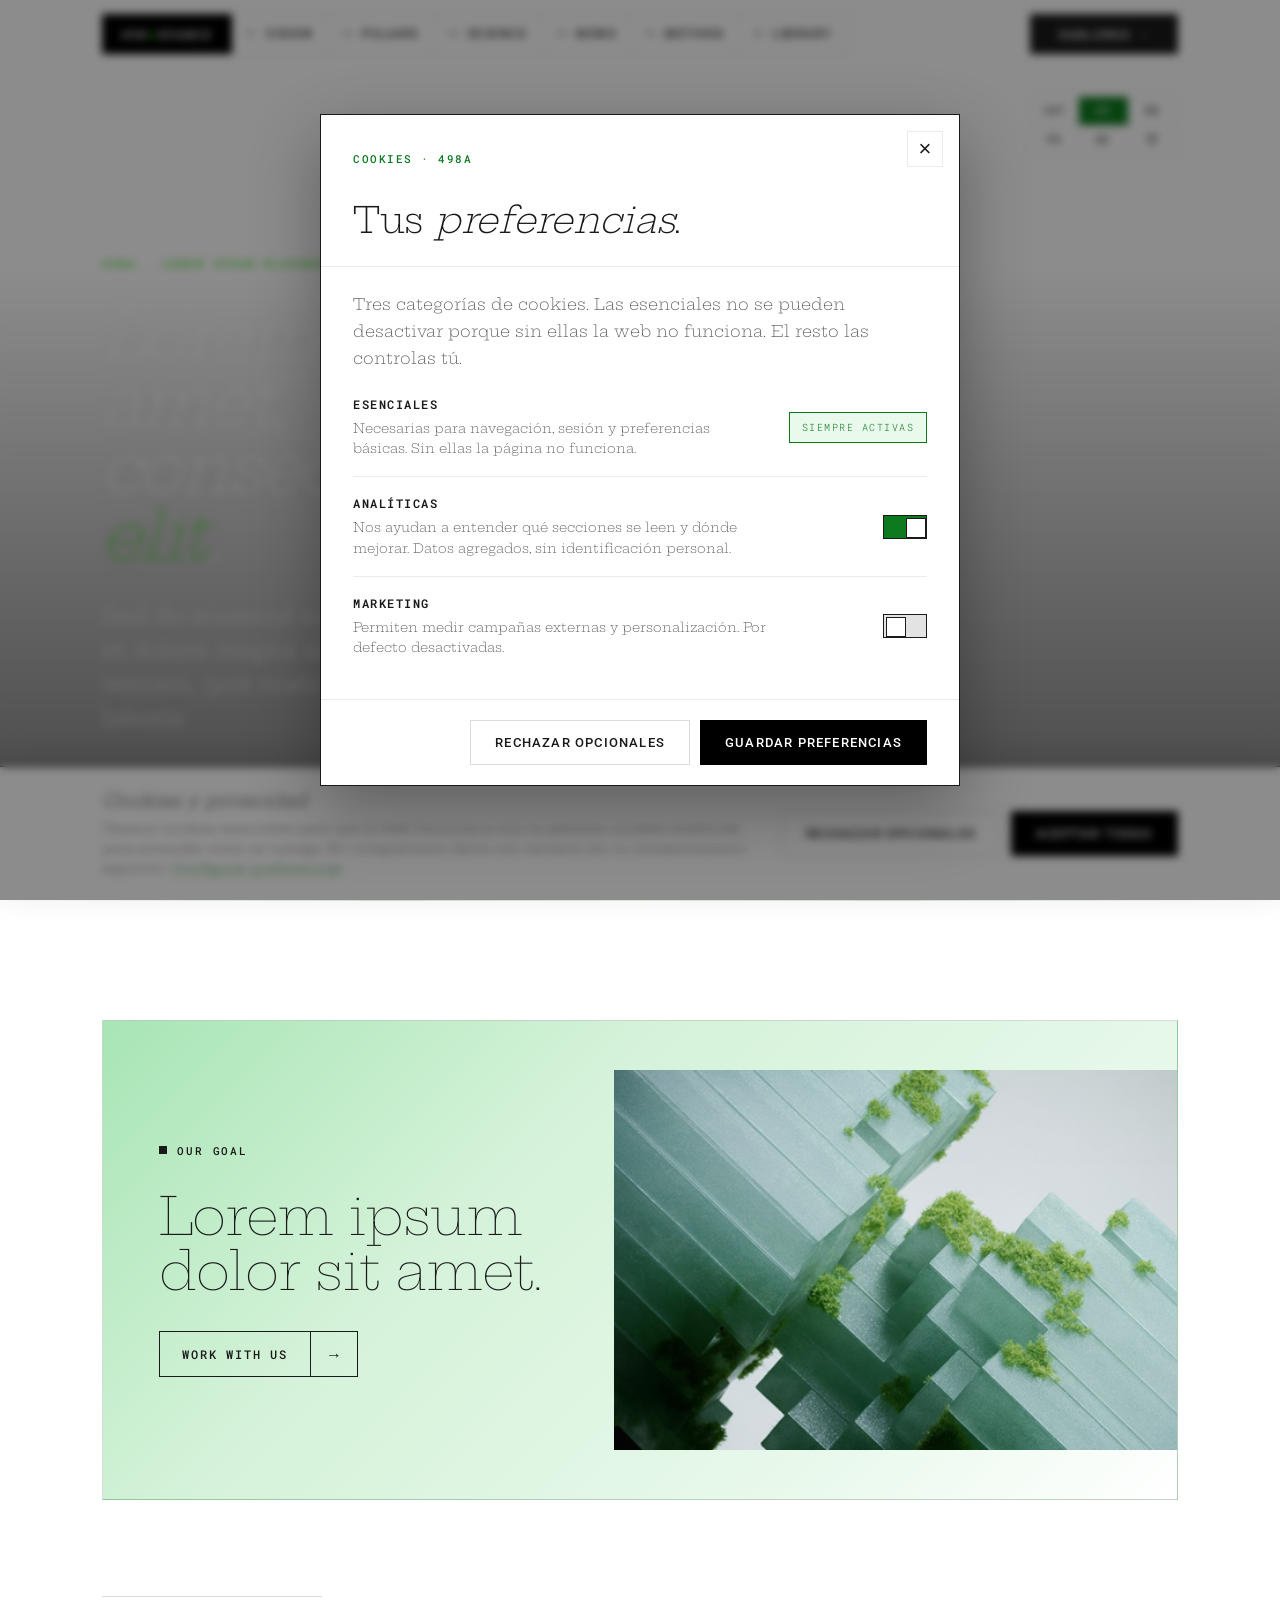
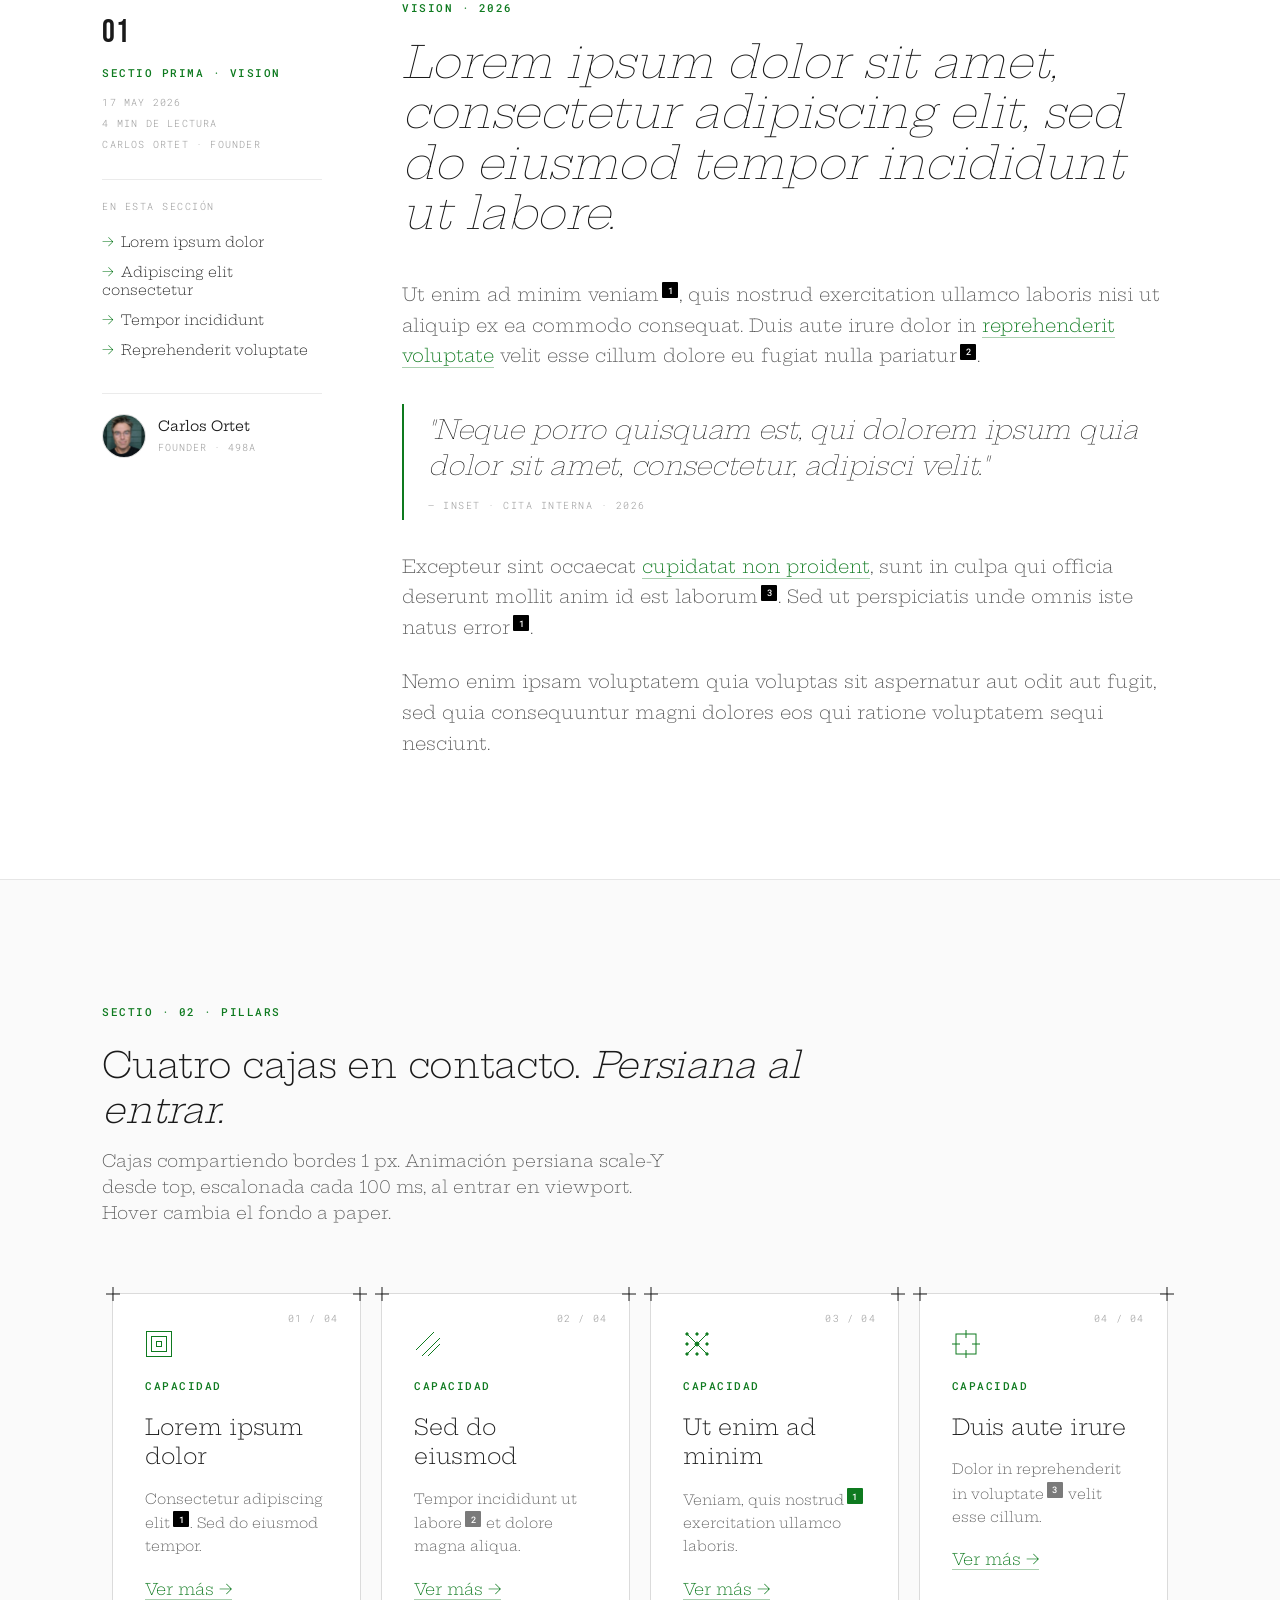
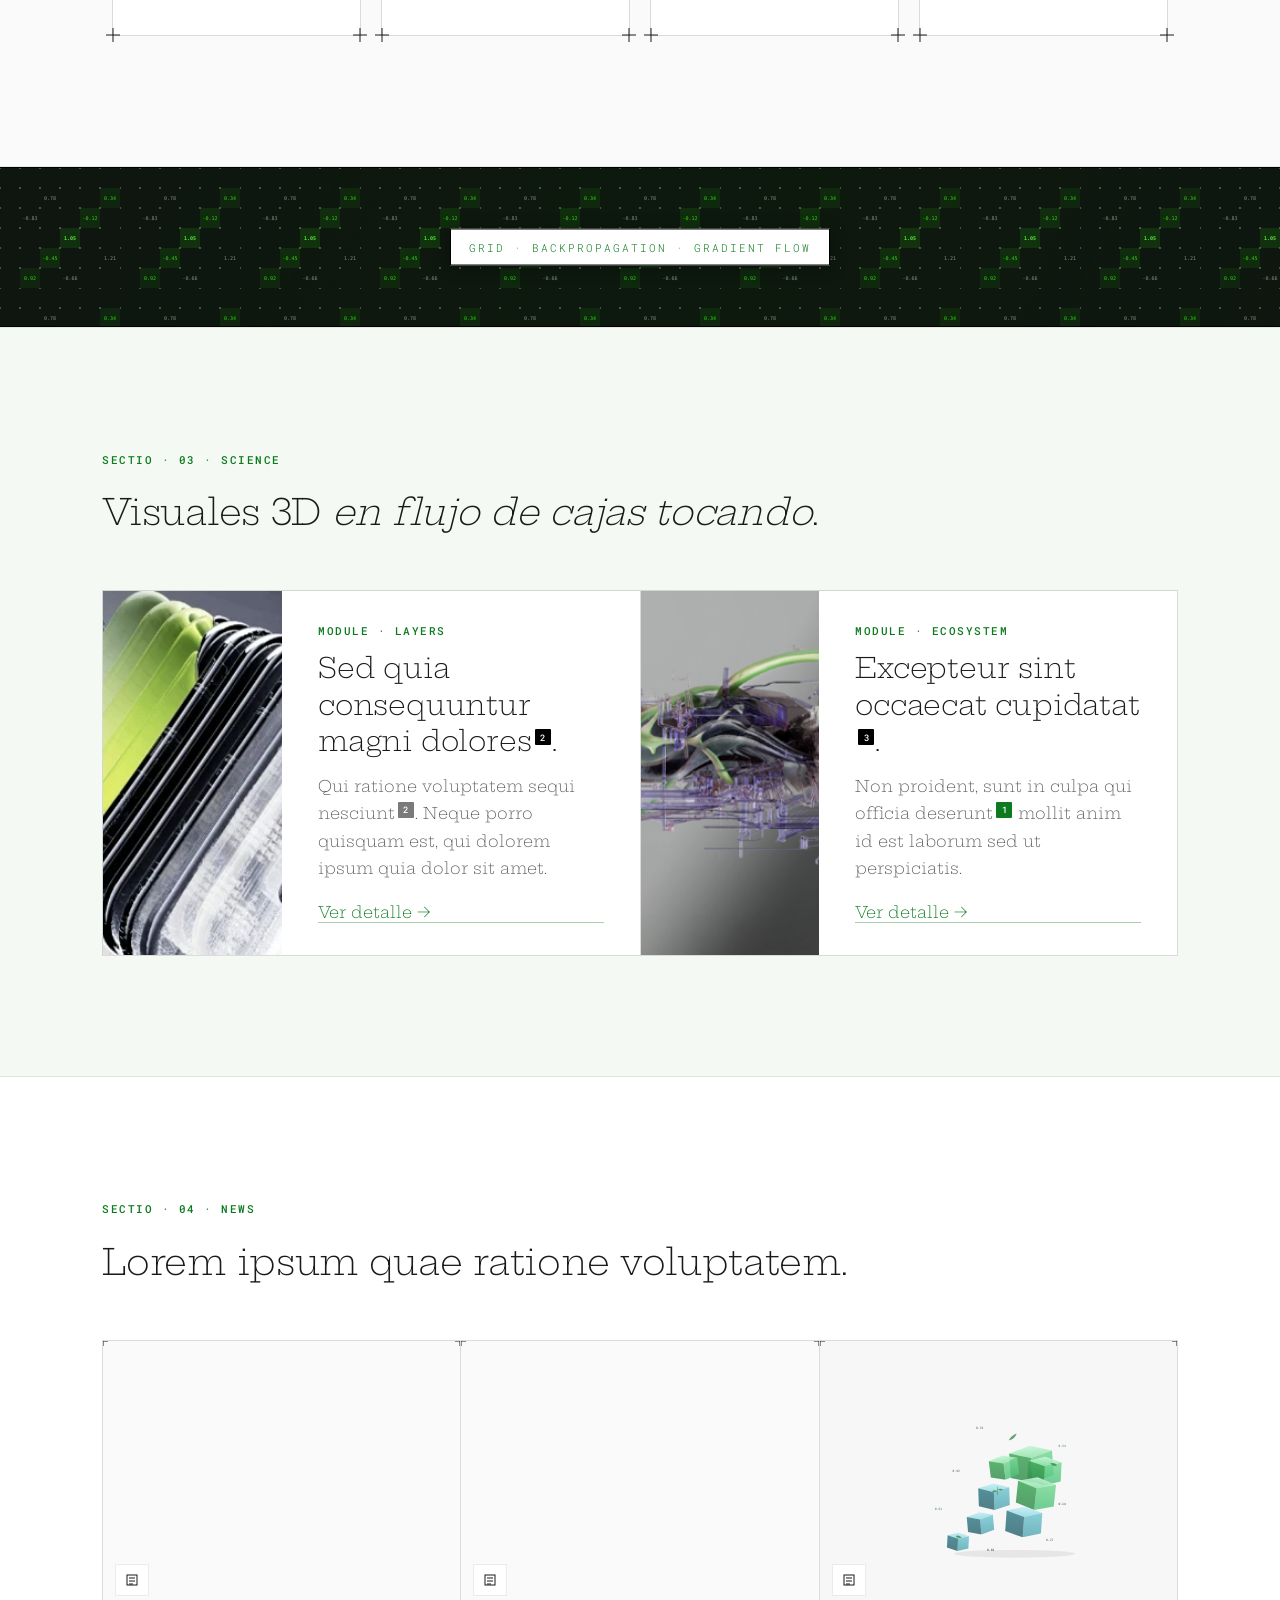
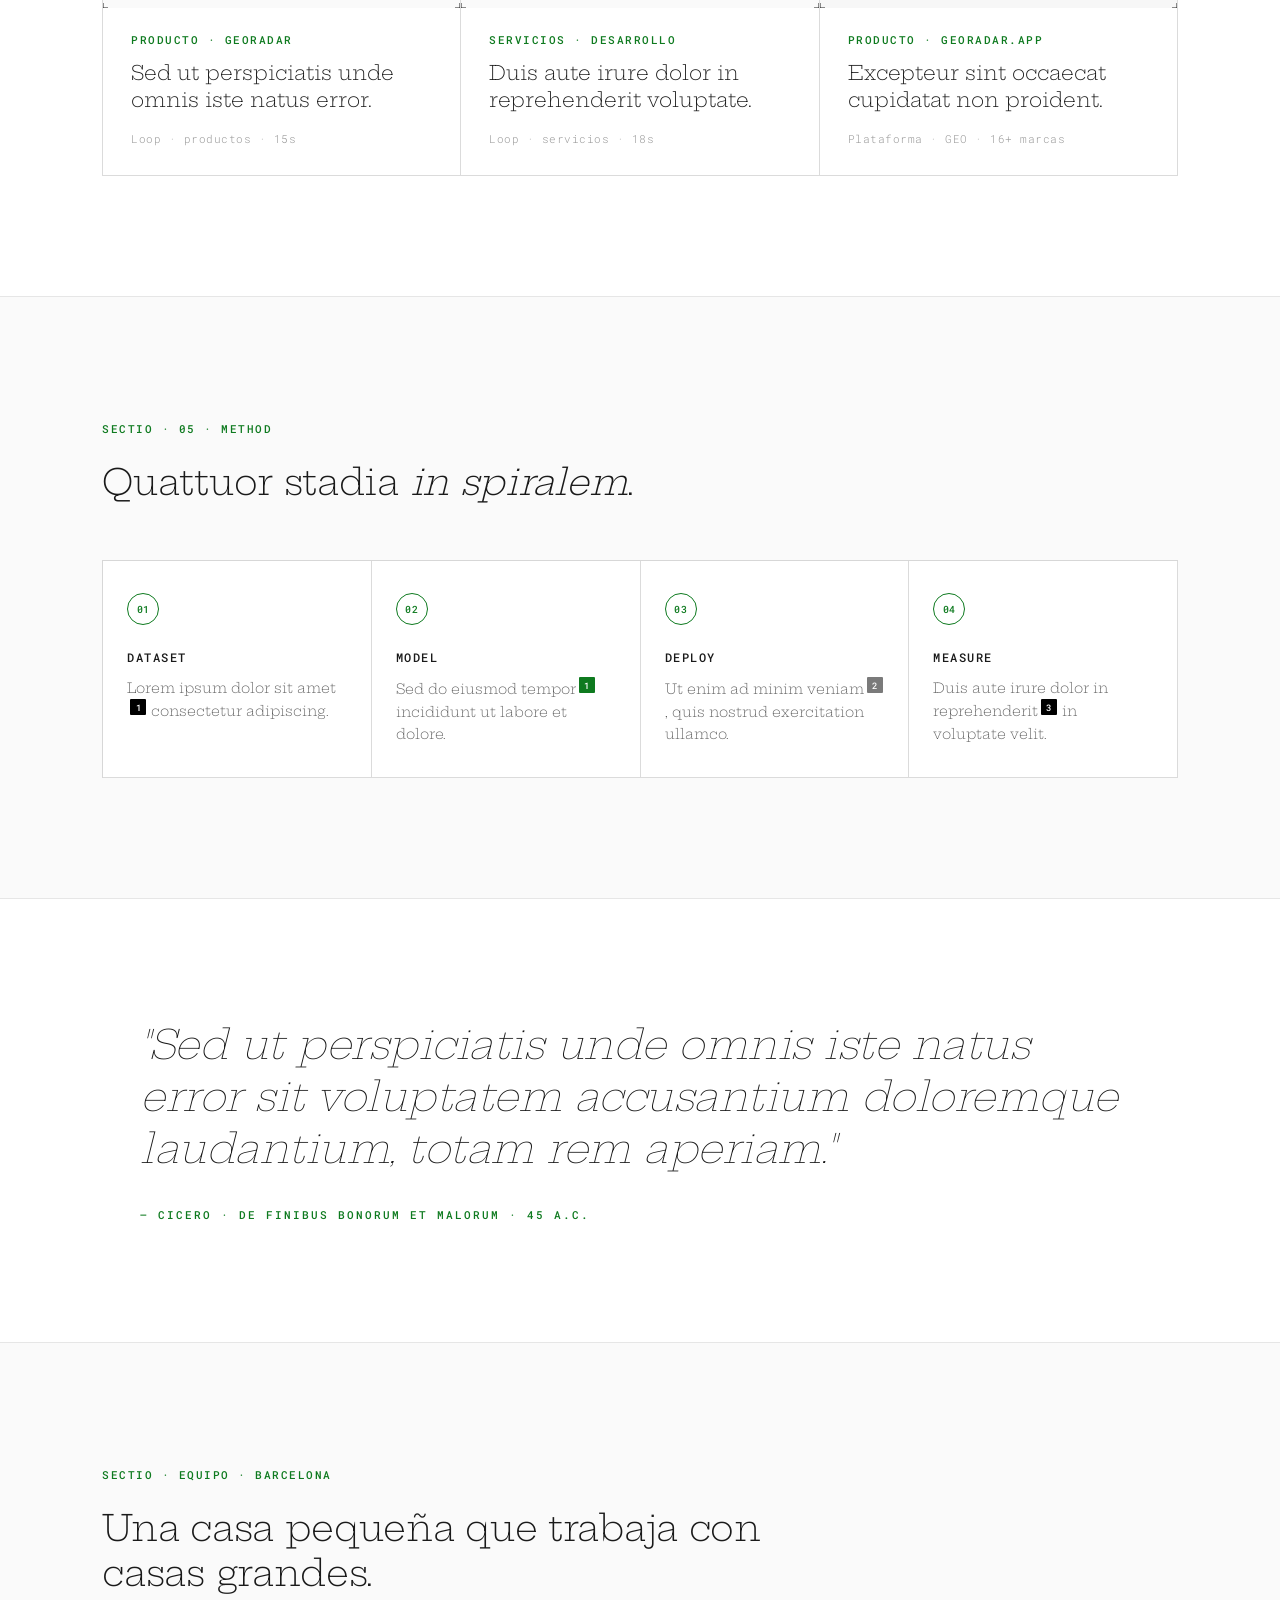
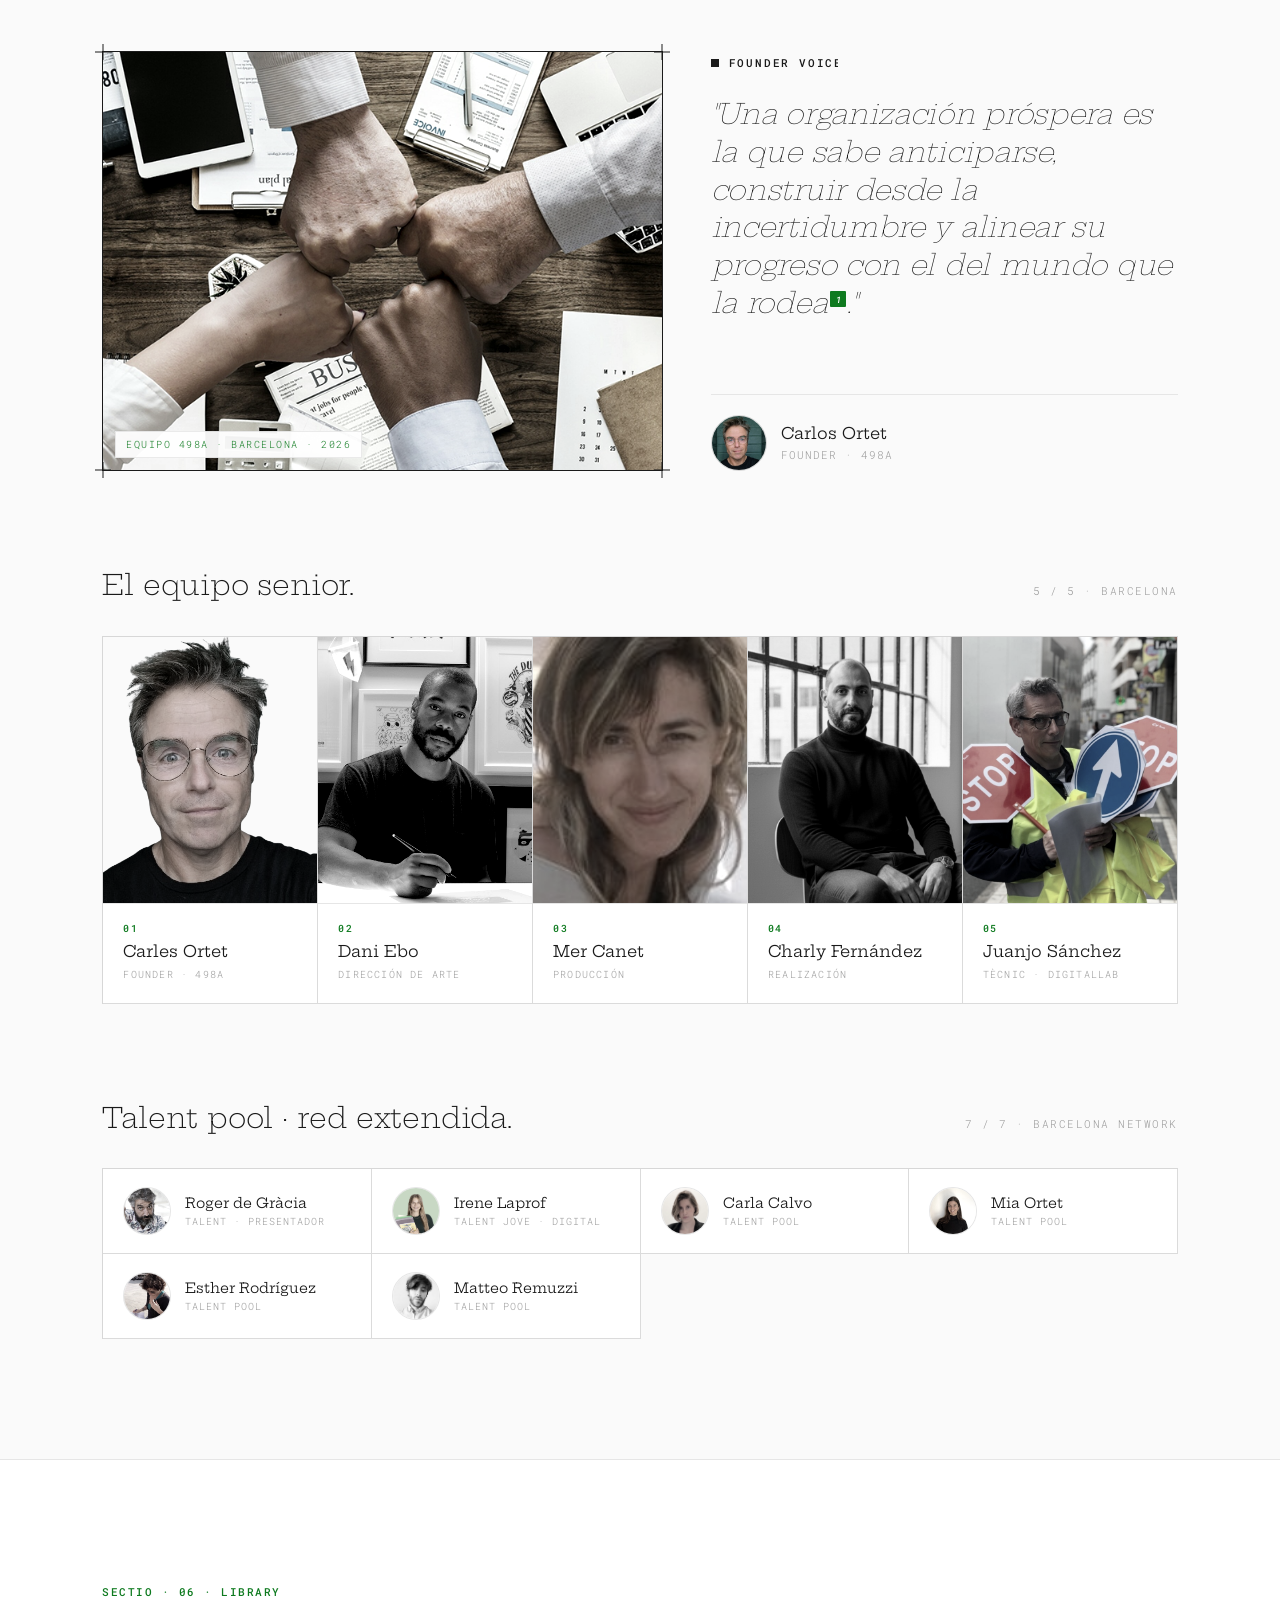
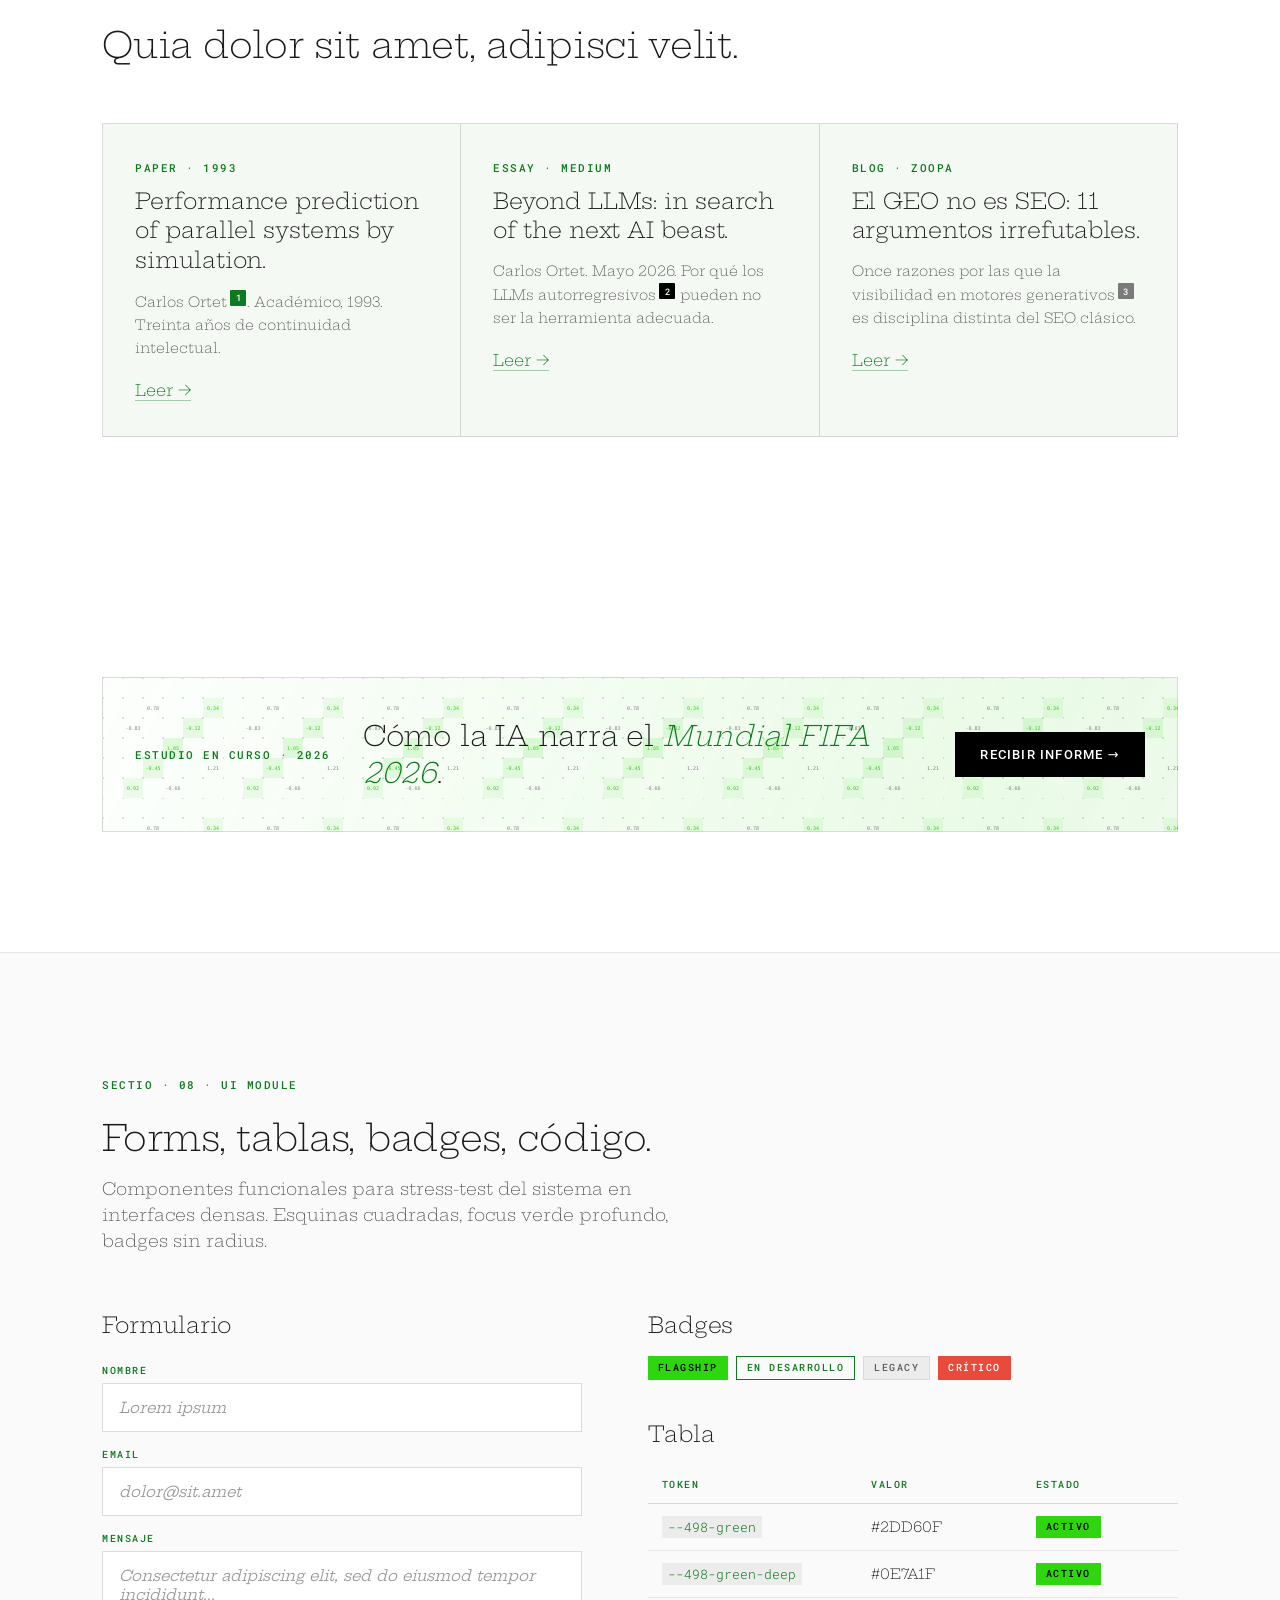
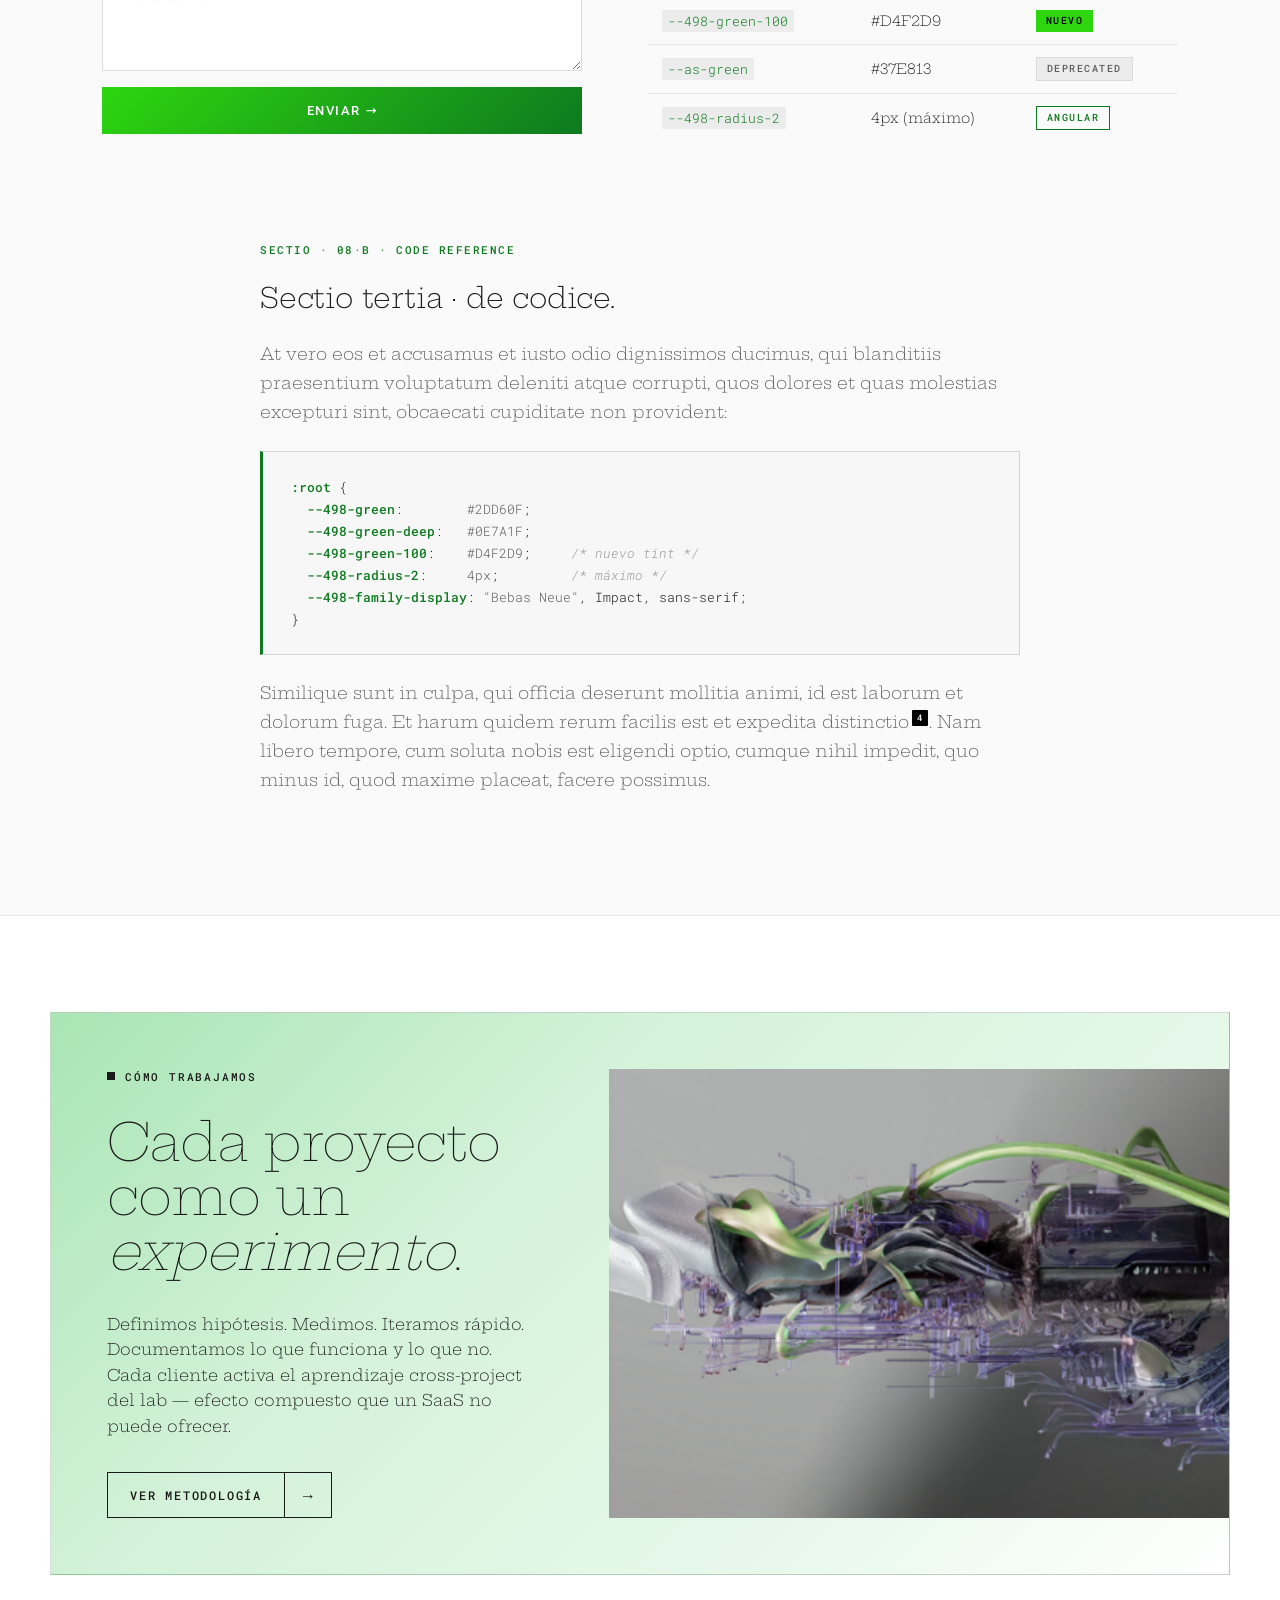
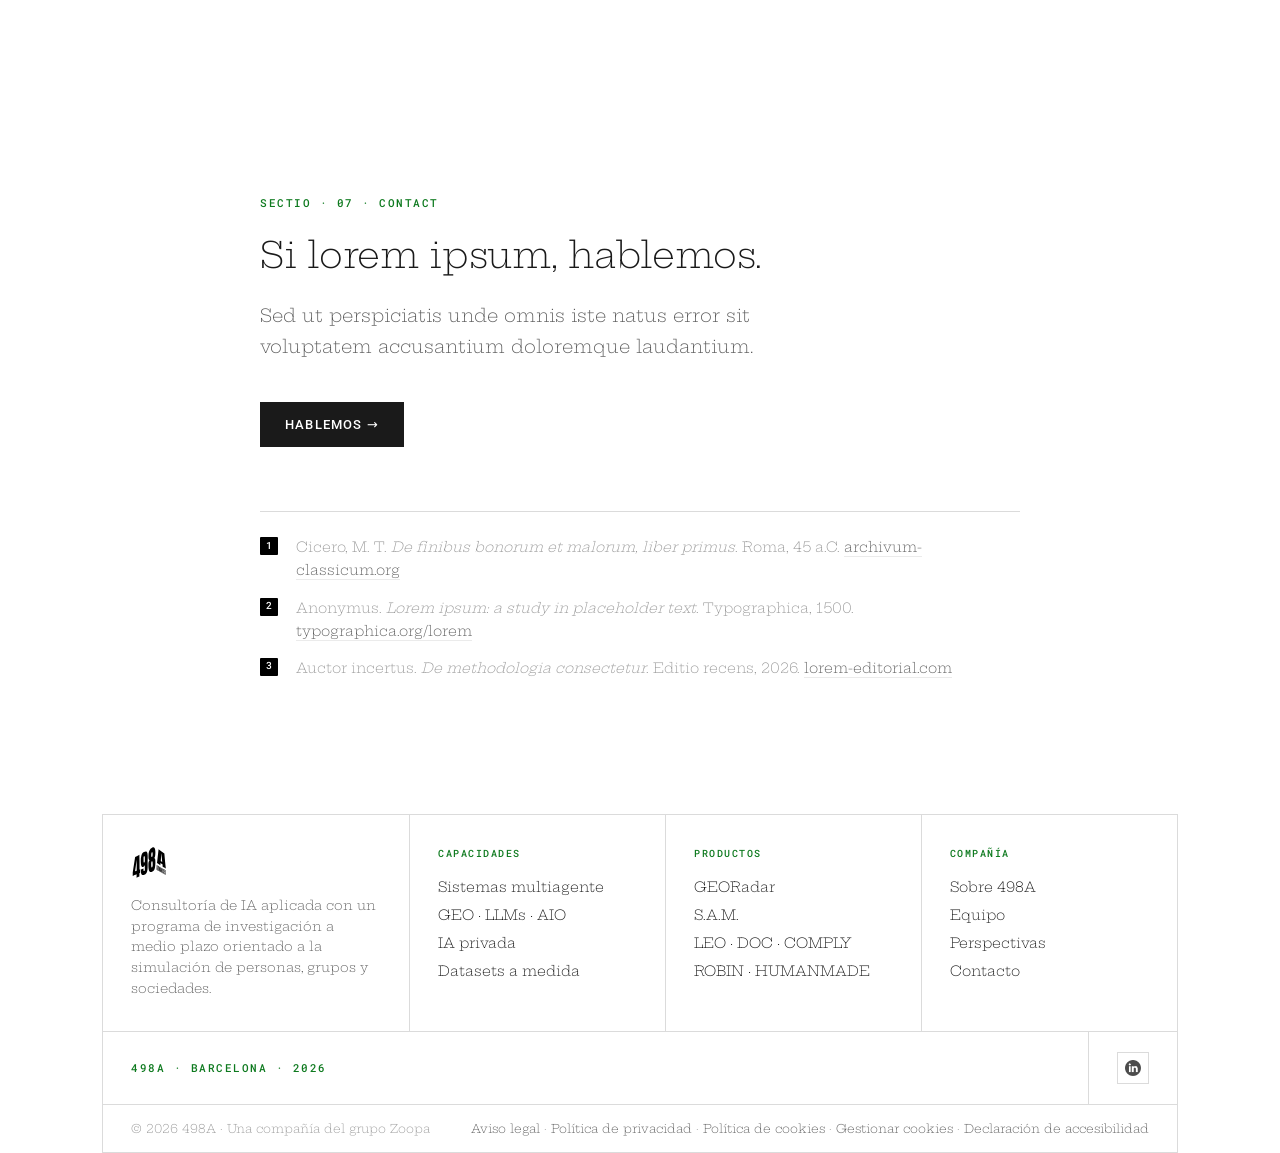
==== commit d195c30c: "legal · privacidad + cookies + rebrand aviso legal 498AS→498A Política de Privacidad (498Adesign/leg" ====
--- a/498Adesign/playground.html
+++ b/498Adesign/playground.html
@@ -2582,8 +2582,9 @@
     <span>© 2026 498A · Una compañía del grupo Zoopa</span>
     <span>
       <a href="legal/aviso-legal.html">Aviso legal</a> ·
-      <a href="#privacidad">Política de privacidad</a> ·
-      <a href="#" data-cookie-open>Política de cookies</a> ·
+      <a href="legal/politica-privacidad.html">Política de privacidad</a> ·
+      <a href="legal/politica-cookies.html">Política de cookies</a> ·
+      <a href="#" data-cookie-open>Gestionar cookies</a> ·
       <a href="#accesibilidad">Declaración de accesibilidad</a>
     </span>
   </div>
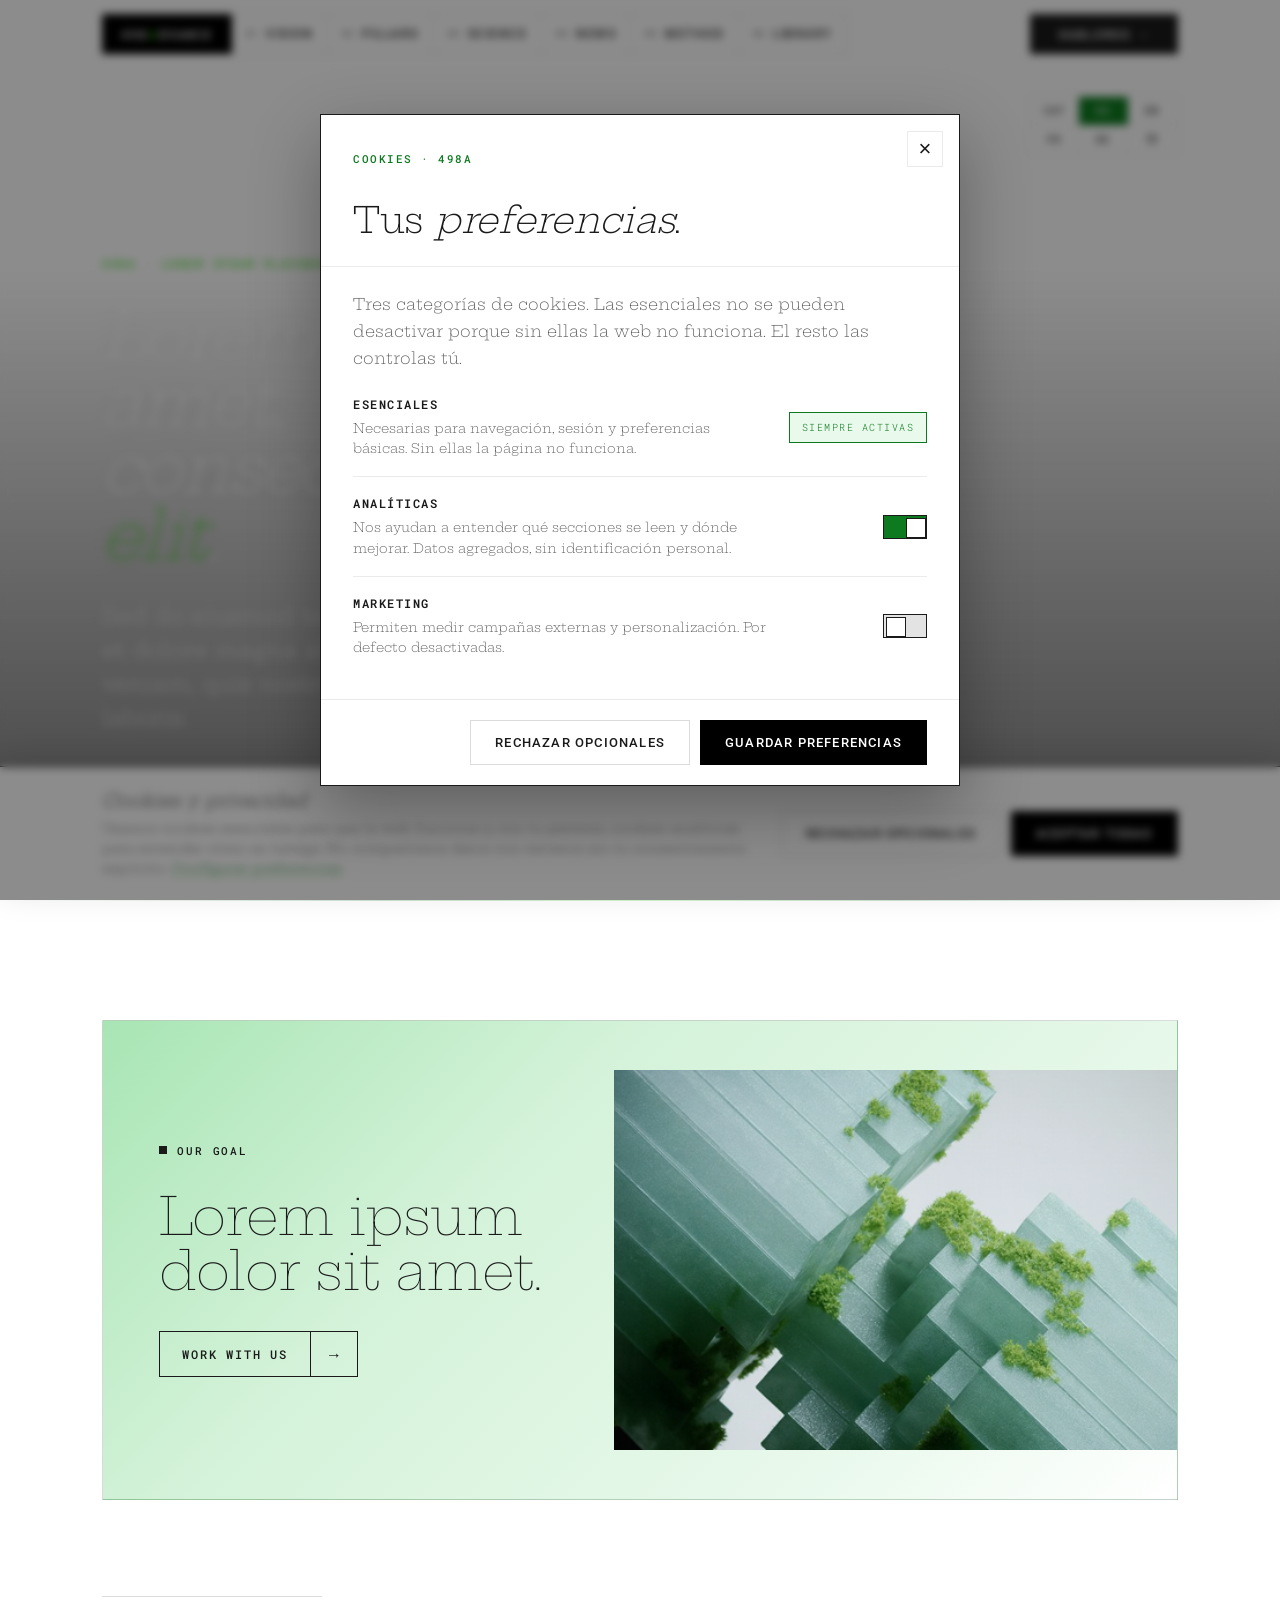
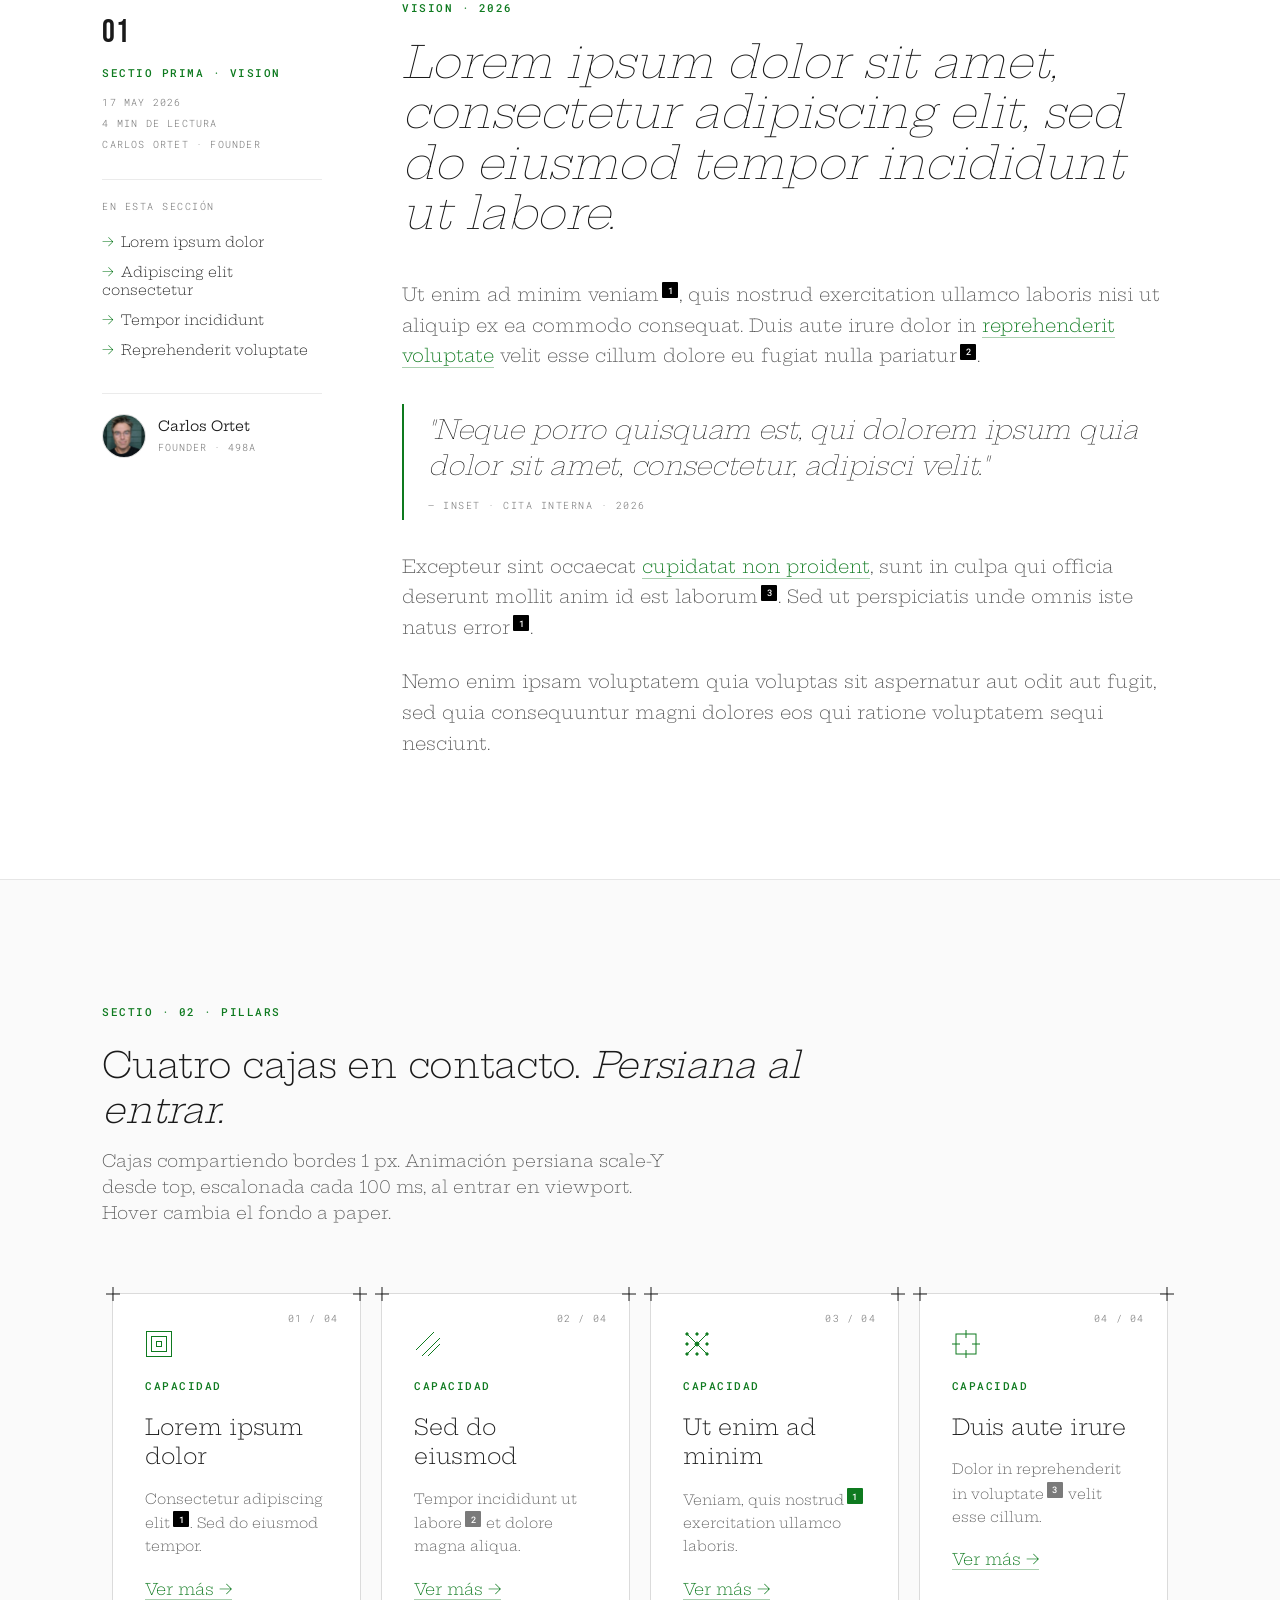
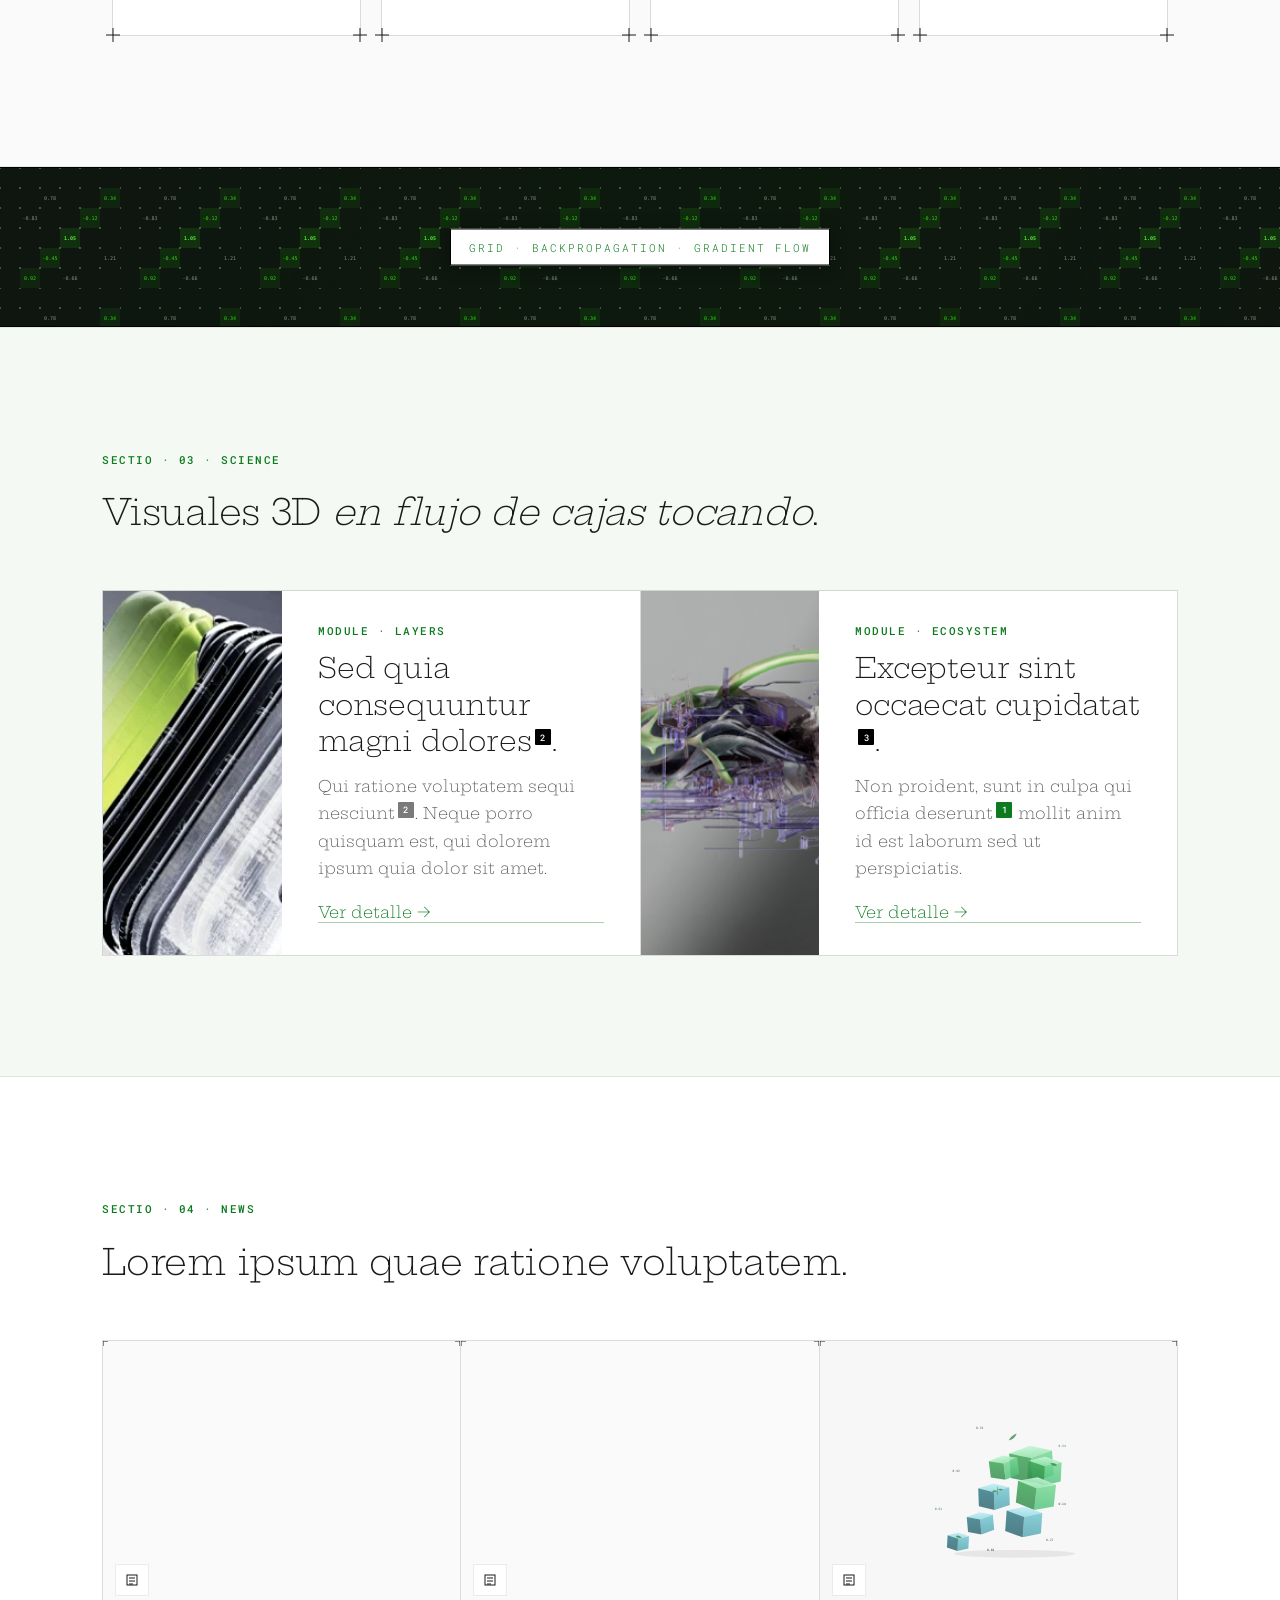
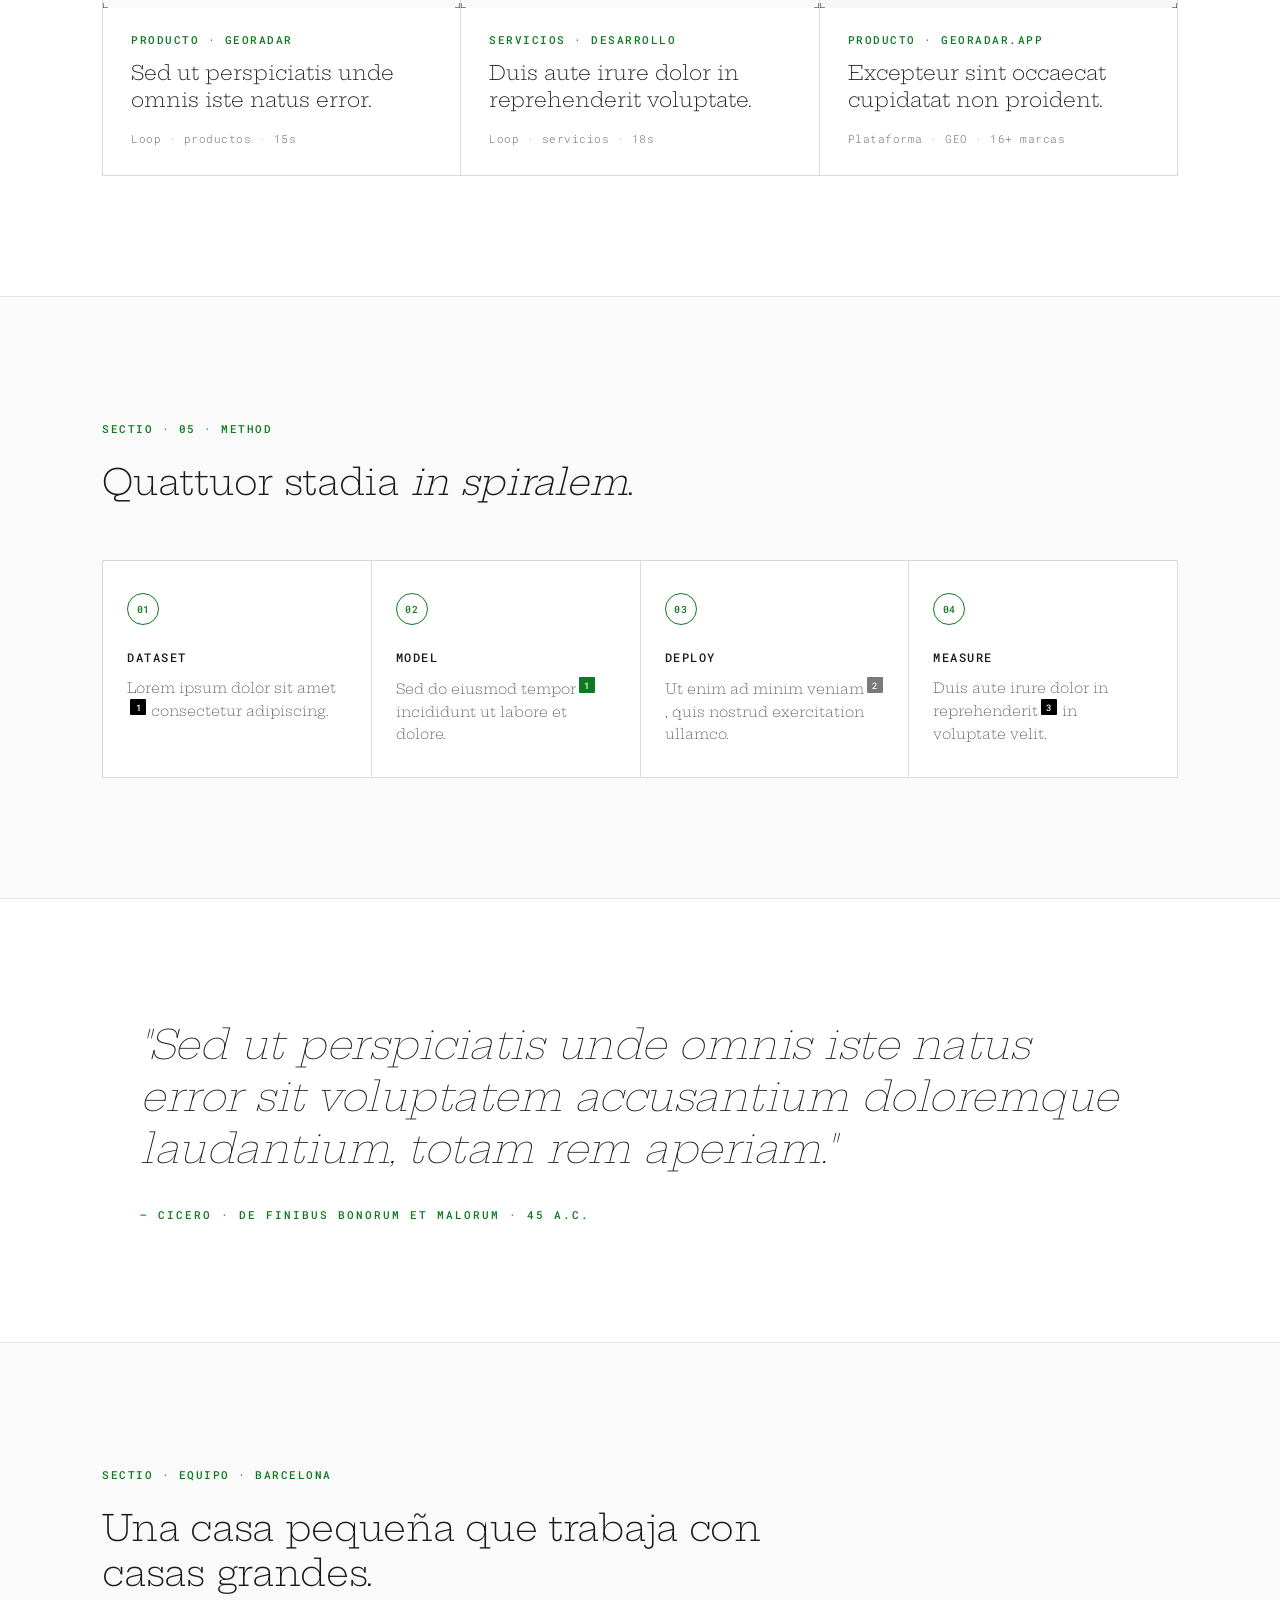
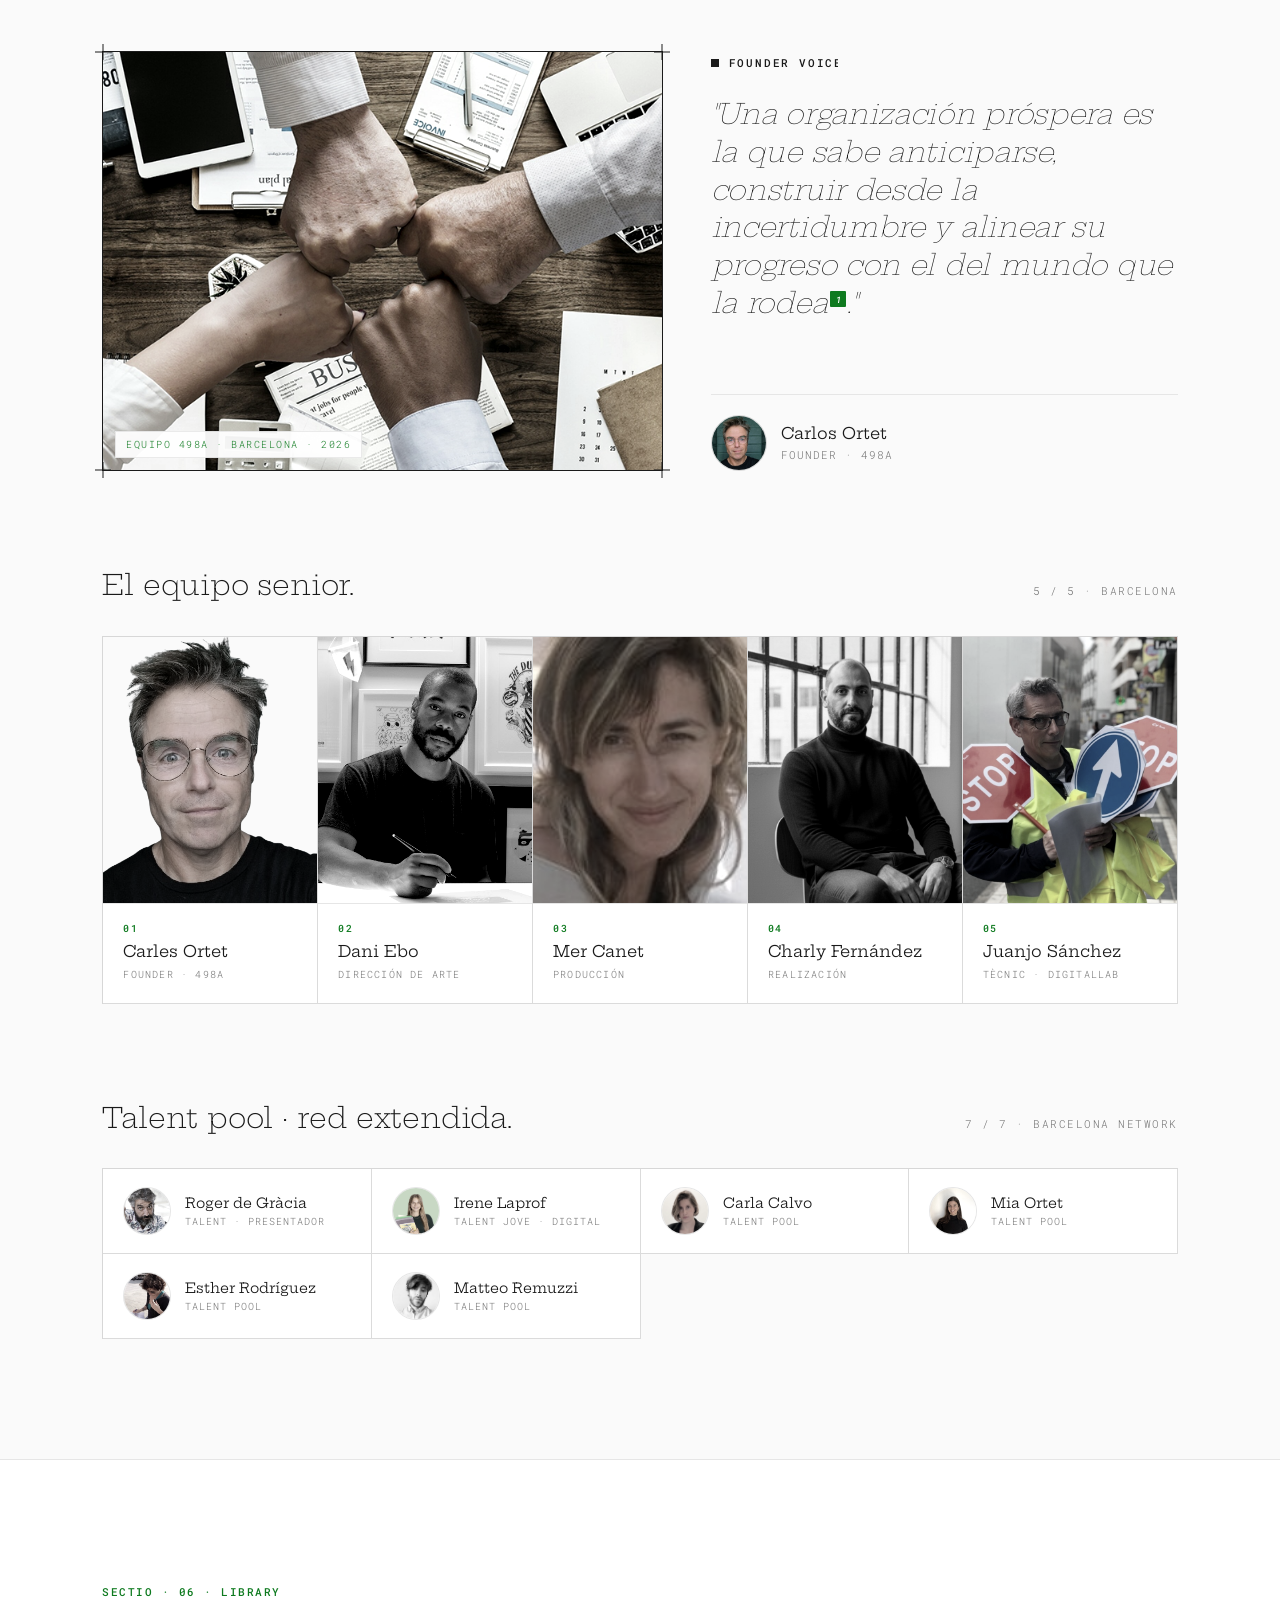
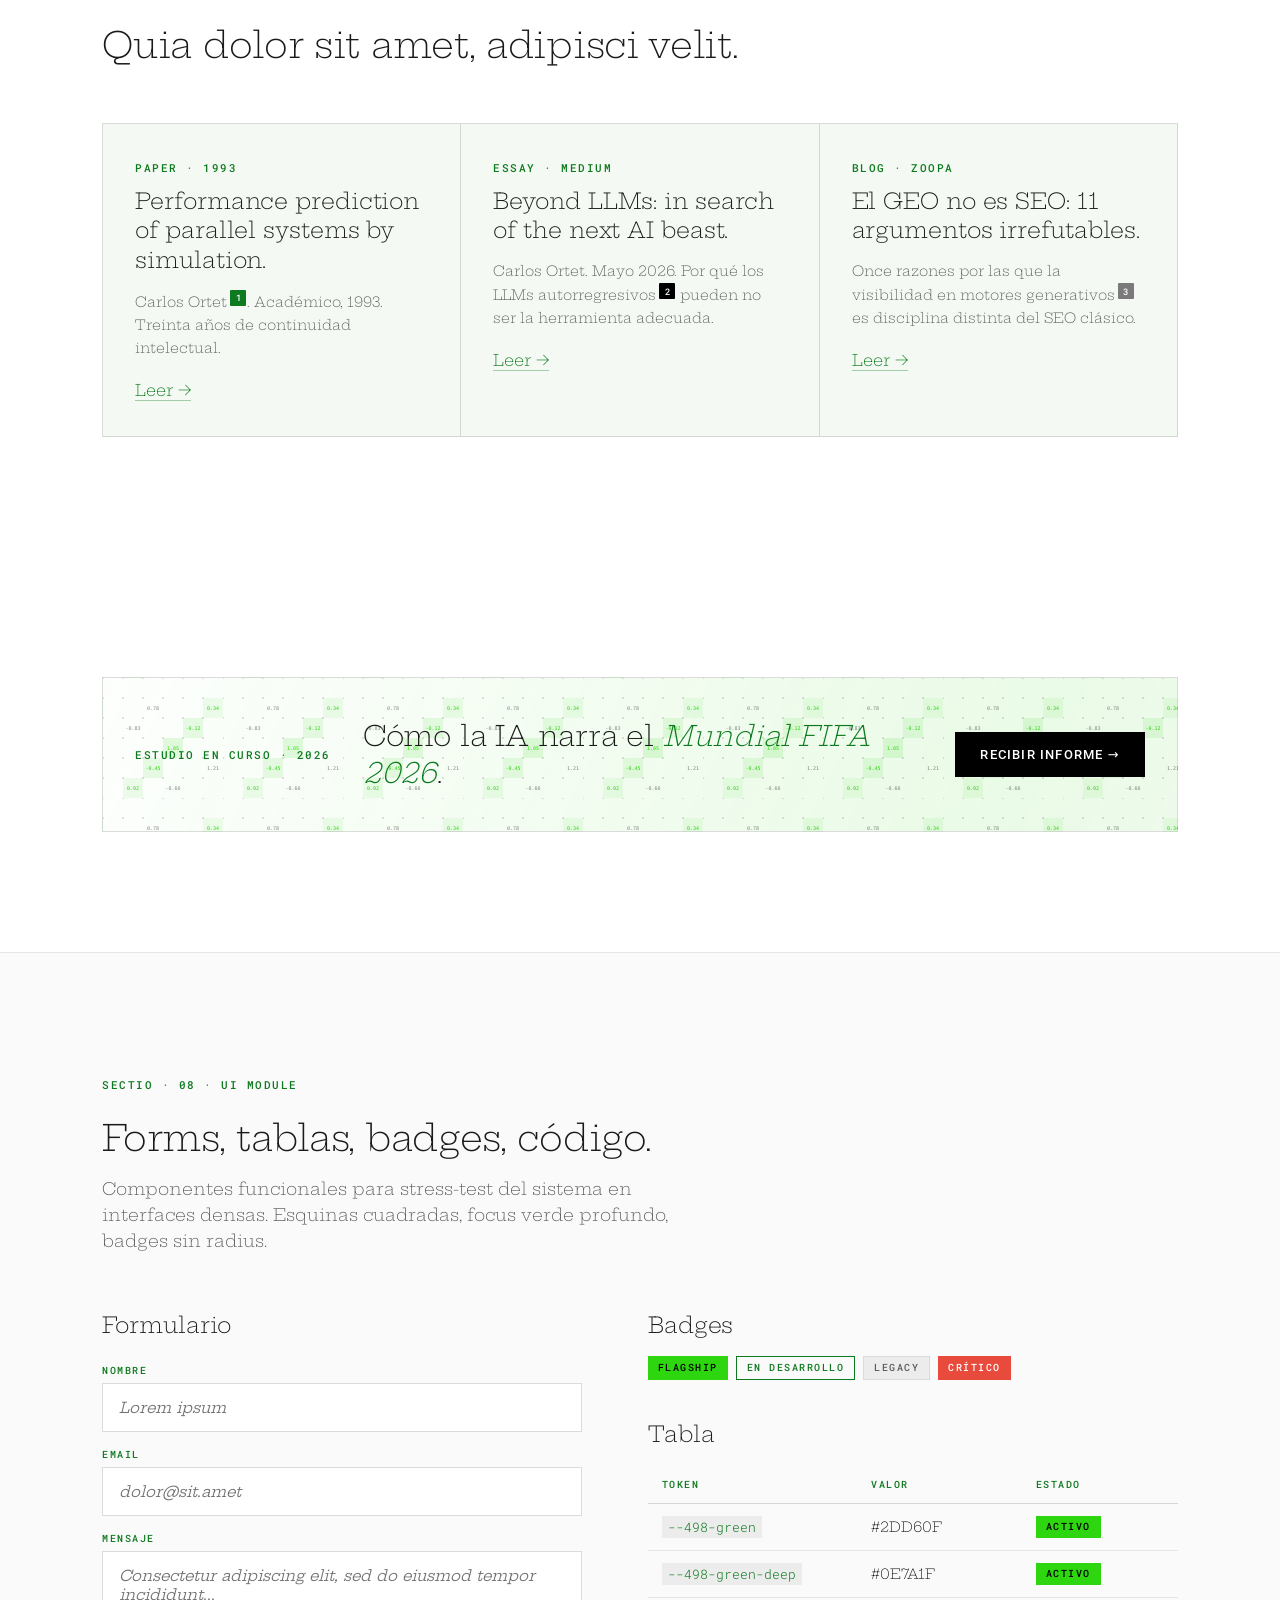
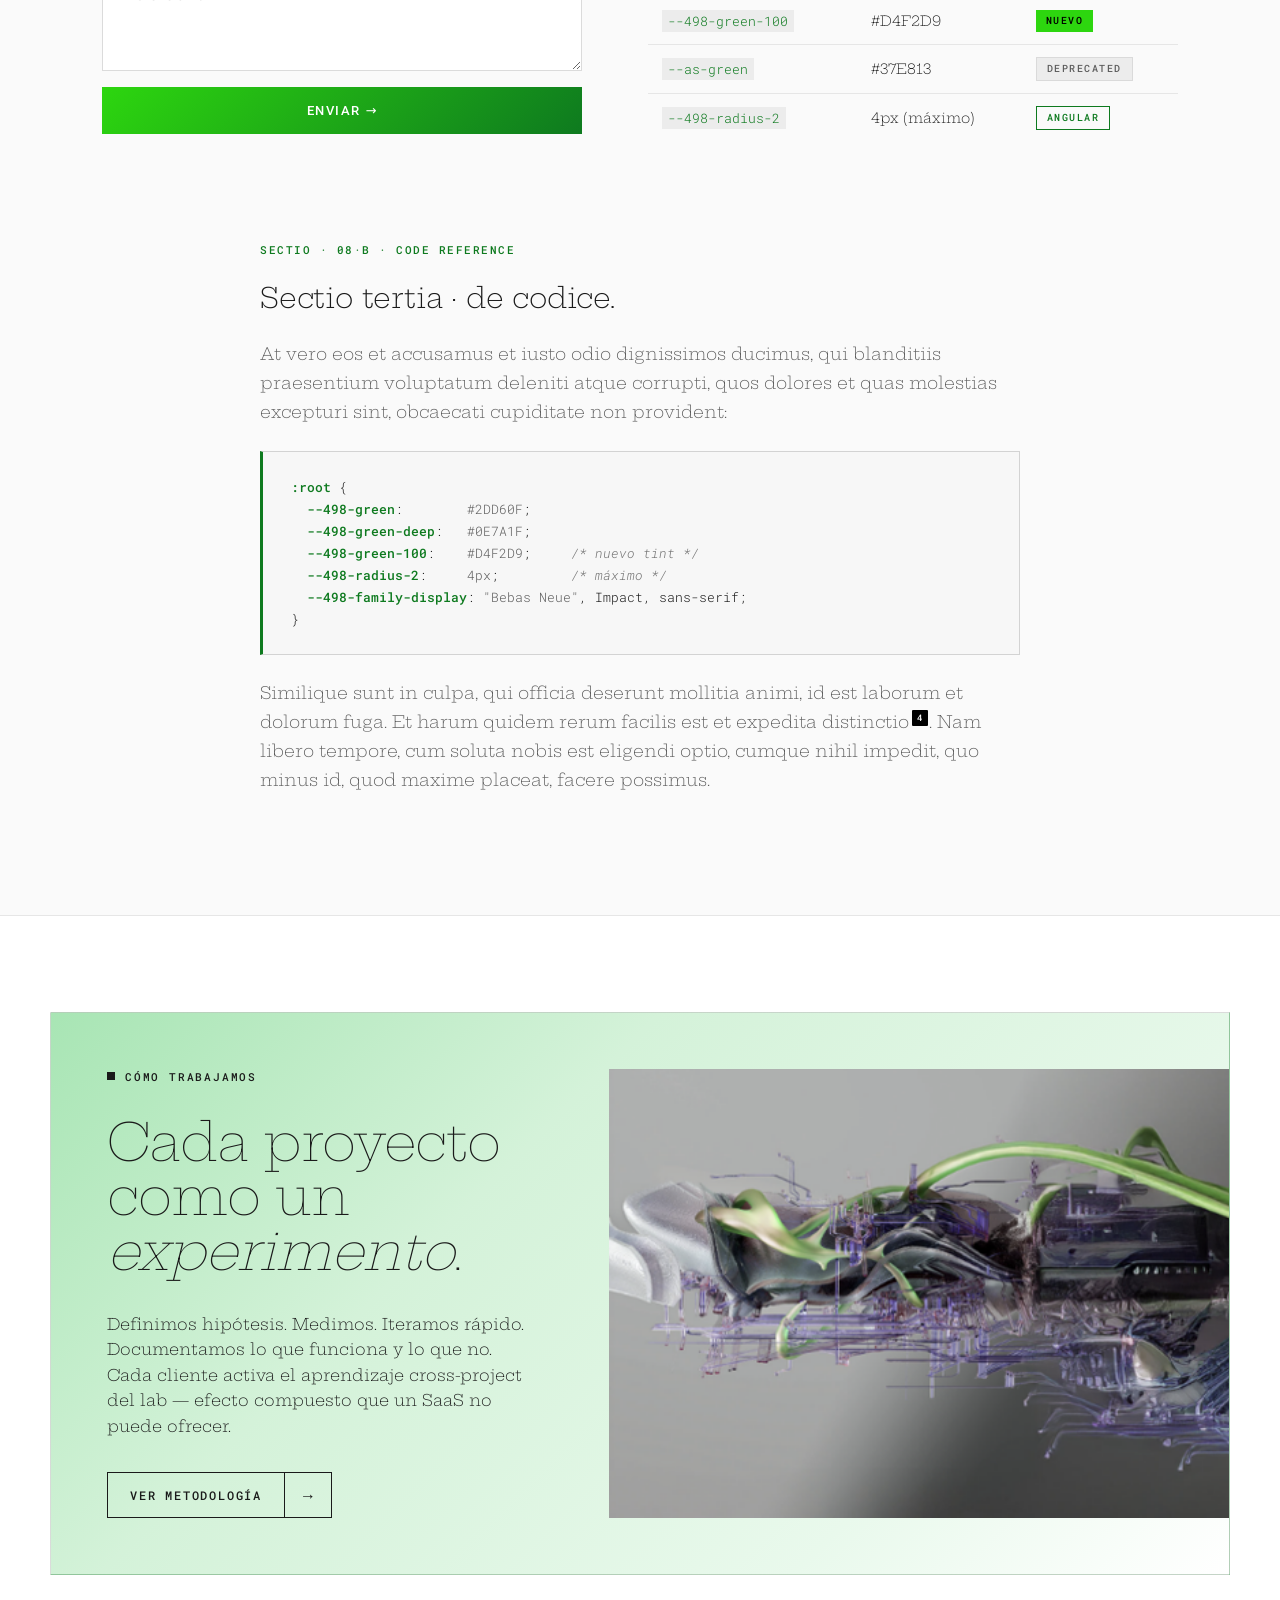
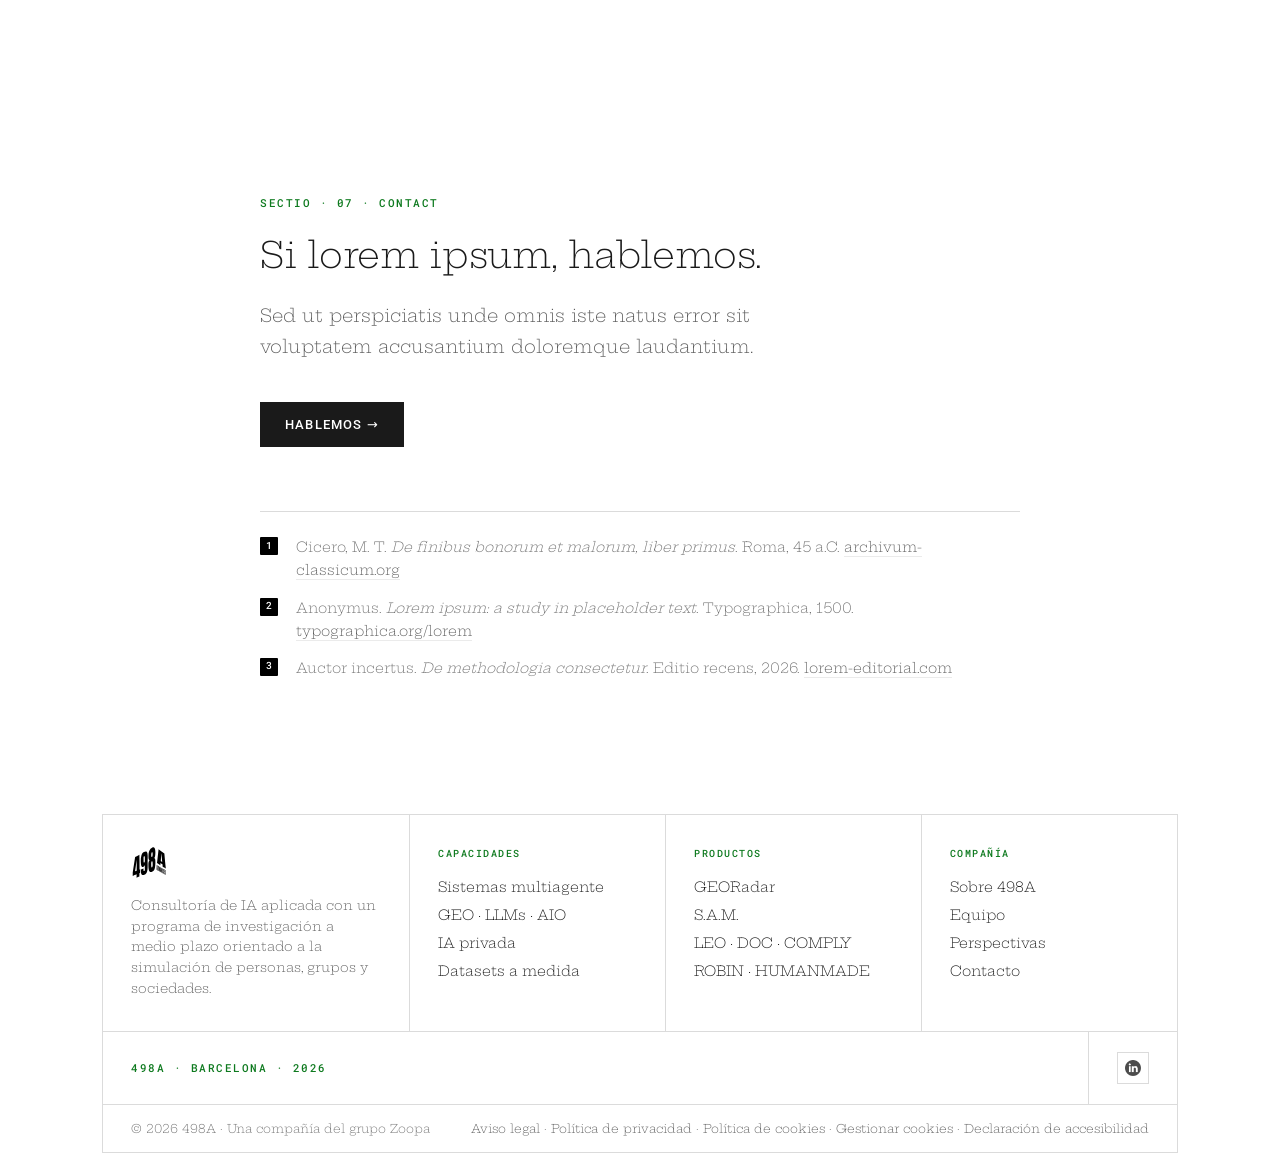
==== commit 241aab9f: "legal · declaración de accesibilidad + fixes WCAG 2.1 AA en playground Declaración de Accesibilidad " ====
--- a/498Adesign/playground.html
+++ b/498Adesign/playground.html
@@ -29,8 +29,8 @@
     --pg-line-strong: rgba(0, 0, 0, .14);
     --pg-line-mid:    rgba(0, 0, 0, .11);
     --pg-text:        #1A1A1A;
-    --pg-text-muted:  #5C5C5C;
-    --pg-text-faint:  #999999;
+    --pg-text-muted:  #5C5C5C;  /* ratio 7.4:1 sobre blanco · pasa AAA */
+    --pg-text-faint:  #717171;  /* ratio 4.6:1 sobre blanco · pasa AA · subido desde #999 que fallaba */
     --pg-paper:       #FAFAFA;
     --pg-paper-green: #F4FAF3;
     --pg-section-pad-y: 120px;
@@ -51,6 +51,54 @@
   }
   .container { max-width: var(--498-content-max); margin: 0 auto; }
   .narrow    { max-width: 760px;  margin: 0 auto; }
+
+  /* ===================================================================
+     ACCESIBILIDAD · WCAG 2.1 AA
+     =================================================================== */
+
+  /* Skip link · oculto hasta que recibe focus por Tab · WCAG 2.4.1 */
+  .skip-link {
+    position: fixed; top: 0; left: 0; z-index: 100;
+    padding: 14px 22px;
+    background: var(--498-black); color: var(--498-white);
+    font-family: var(--498-family-mono); font-size: 13px;
+    letter-spacing: 1.5px; text-transform: uppercase; font-weight: 600;
+    text-decoration: none;
+    border: 2px solid var(--498-green);
+    transform: translateY(-150%);
+    transition: transform .15s ease-out;
+  }
+  .skip-link:focus { transform: translateY(0); outline: none; }
+
+  /* Focus visible global · keyboard navigation · WCAG 2.4.7
+     Aplica a todos los elementos interactivos sin custom focus
+     (no rompe los focus específicos ya definidos en componentes) */
+  a:focus-visible,
+  button:focus-visible,
+  input:focus-visible,
+  select:focus-visible,
+  textarea:focus-visible,
+  [tabindex]:focus-visible {
+    outline: 2px solid var(--498-green);
+    outline-offset: 2px;
+    border-radius: 0;
+  }
+  /* Algunos componentes ya tienen focus custom · evitamos doblar outline */
+  .cookie-toggle input:focus-visible + .cookie-toggle__track {
+    outline: 2px solid var(--498-green);
+    outline-offset: 2px;
+  }
+
+  /* SR-only · contenido visible solo para lectores de pantalla */
+  .sr-only {
+    position: absolute;
+    width: 1px; height: 1px;
+    padding: 0; margin: -1px;
+    overflow: hidden;
+    clip: rect(0, 0, 0, 0);
+    white-space: nowrap;
+    border: 0;
+  }
 
   /* ===================================================================
      Tipografía editorial
@@ -299,6 +347,10 @@
   /* Glifo CJK: reset case + tracking + tamaño ligeramente mayor para óptica */
   .lang-grid__cell.lang-cjk {
     font-size: 13px; letter-spacing: 0; text-transform: none; font-weight: 400;
+  }
+  /* Touch targets · WCAG 2.5.5 (44×44 mínimo) en pantallas táctiles */
+  @media (max-width: 720px), (pointer: coarse) {
+    .lang-grid { grid-auto-rows: 44px; grid-template-columns: repeat(3, 52px); }
   }
 
   /* Botones sobre video oscuro: blanco como base */
@@ -1704,6 +1756,9 @@
 </head>
 <body>
 
+<!-- Skip link · WCAG 2.4.1 · permite a usuarios de teclado saltar al contenido -->
+<a href="#main-content" class="skip-link">Saltar al contenido principal</a>
+
 <!-- =================================================================
      NAV en cajas
      ================================================================= -->
@@ -1723,11 +1778,15 @@
   <a class="nav__cta-box" href="#contact">Hablemos →</a>
 </nav>
 
+<!-- Main content landmark · WCAG 1.3.1 + 2.4.1 -->
+<main id="main-content">
+
 <!-- =================================================================
      HERO FULL-BLEED · video cubre 100vh
      ================================================================= -->
 <header class="hero-fullbleed">
   <video class="hero-fullbleed__video" autoplay muted loop playsinline preload="auto"
+         aria-label="Loop ambiental · imágenes generadas que ilustran la atmósfera de trabajo del lab de simulación 498 Advance"
          data-src-desktop="assets/video/hero-loop.mp4"
          data-src-mobile="assets/video/hero-loop-mobile.mp4">
   </video>
@@ -2148,7 +2207,9 @@
     <div class="team-content">
       <div>
         <span class="eyebrow-square">
-          <span class="typewriter" style="--chars: 13;">Founder Voice</span>
+          <!-- SR users reciben el texto completo · visual users ven el typewriter -->
+          <span class="sr-only">Founder Voice</span>
+          <span class="typewriter" style="--chars: 13;" aria-hidden="true">Founder Voice</span>
         </span>
         <p class="team-quote">
           <em>"Una organización próspera es la que sabe anticiparse,
@@ -2531,6 +2592,9 @@
   </div>
 </section>
 
+</main>
+<!-- /Main content landmark -->
+
 <footer>
   <div class="footer-top">
     <div class="footer-brand">
@@ -2585,7 +2649,7 @@
       <a href="legal/politica-privacidad.html">Política de privacidad</a> ·
       <a href="legal/politica-cookies.html">Política de cookies</a> ·
       <a href="#" data-cookie-open>Gestionar cookies</a> ·
-      <a href="#accesibilidad">Declaración de accesibilidad</a>
+      <a href="legal/declaracion-accesibilidad.html">Declaración de accesibilidad</a>
     </span>
   </div>
 </footer>
@@ -2746,19 +2810,45 @@
       try { localStorage.setItem(KEY, JSON.stringify(prefs)); } catch (e) {}
     }
 
+    // Focus trap helpers · WCAG 2.4.3 (focus order) + 2.1.2 (no keyboard trap)
+    var FOCUSABLE = 'a[href], button:not([disabled]), input:not([disabled]), [tabindex]:not([tabindex="-1"])';
+    var lastTrigger = null;
+
+    function getFocusable(root) {
+      return Array.prototype.slice.call(root.querySelectorAll(FOCUSABLE))
+        .filter(function (el) { return el.offsetParent !== null; });
+    }
+    function trapTab(e) {
+      if (e.key !== 'Tab' || modal.hidden) return;
+      var items = getFocusable(modal);
+      if (!items.length) return;
+      var first = items[0], last = items[items.length - 1];
+      if (e.shiftKey && document.activeElement === first) { e.preventDefault(); last.focus(); }
+      else if (!e.shiftKey && document.activeElement === last) { e.preventDefault(); first.focus(); }
+    }
+
     function showBanner() { banner.hidden = false; }
     function hideBanner() { banner.hidden = true; }
     function openModal() {
+      // Recuerda quién lanzó el modal para devolver el focus al cerrar
+      lastTrigger = document.activeElement;
       // Pre-carga toggles con la preferencia guardada (o defaults)
       var prefs = load() || { analytics: true, marketing: false };
       inputAnalytics.checked = !!prefs.analytics;
       inputMarketing.checked = !!prefs.marketing;
       modal.hidden = false;
       document.documentElement.style.overflow = 'hidden';
+      // Mueve el focus al primer elemento focusable del modal
+      var firstFocusable = getFocusable(modal)[0];
+      if (firstFocusable) setTimeout(function () { firstFocusable.focus(); }, 50);
+      document.addEventListener('keydown', trapTab);
     }
     function closeModal() {
       modal.hidden = true;
       document.documentElement.style.overflow = '';
+      document.removeEventListener('keydown', trapTab);
+      // Devuelve el focus al elemento que abrió el modal
+      if (lastTrigger && typeof lastTrigger.focus === 'function') lastTrigger.focus();
     }
 
     function acceptAll() {
--- a/498Adesign/tokens.css
+++ b/498Adesign/tokens.css
@@ -393,7 +393,7 @@
   line-height: var(--498-tag-l-lh);
   letter-spacing: var(--498-tag-l-ls);
   text-transform: uppercase;
-  color: var(--498-green);
+  color: var(--498-green-deep);  /* verde-deep (ratio 6.1:1) pasa AA · primary fallaba */
   font-weight: var(--498-w-mid);
   display: inline-block;
 }
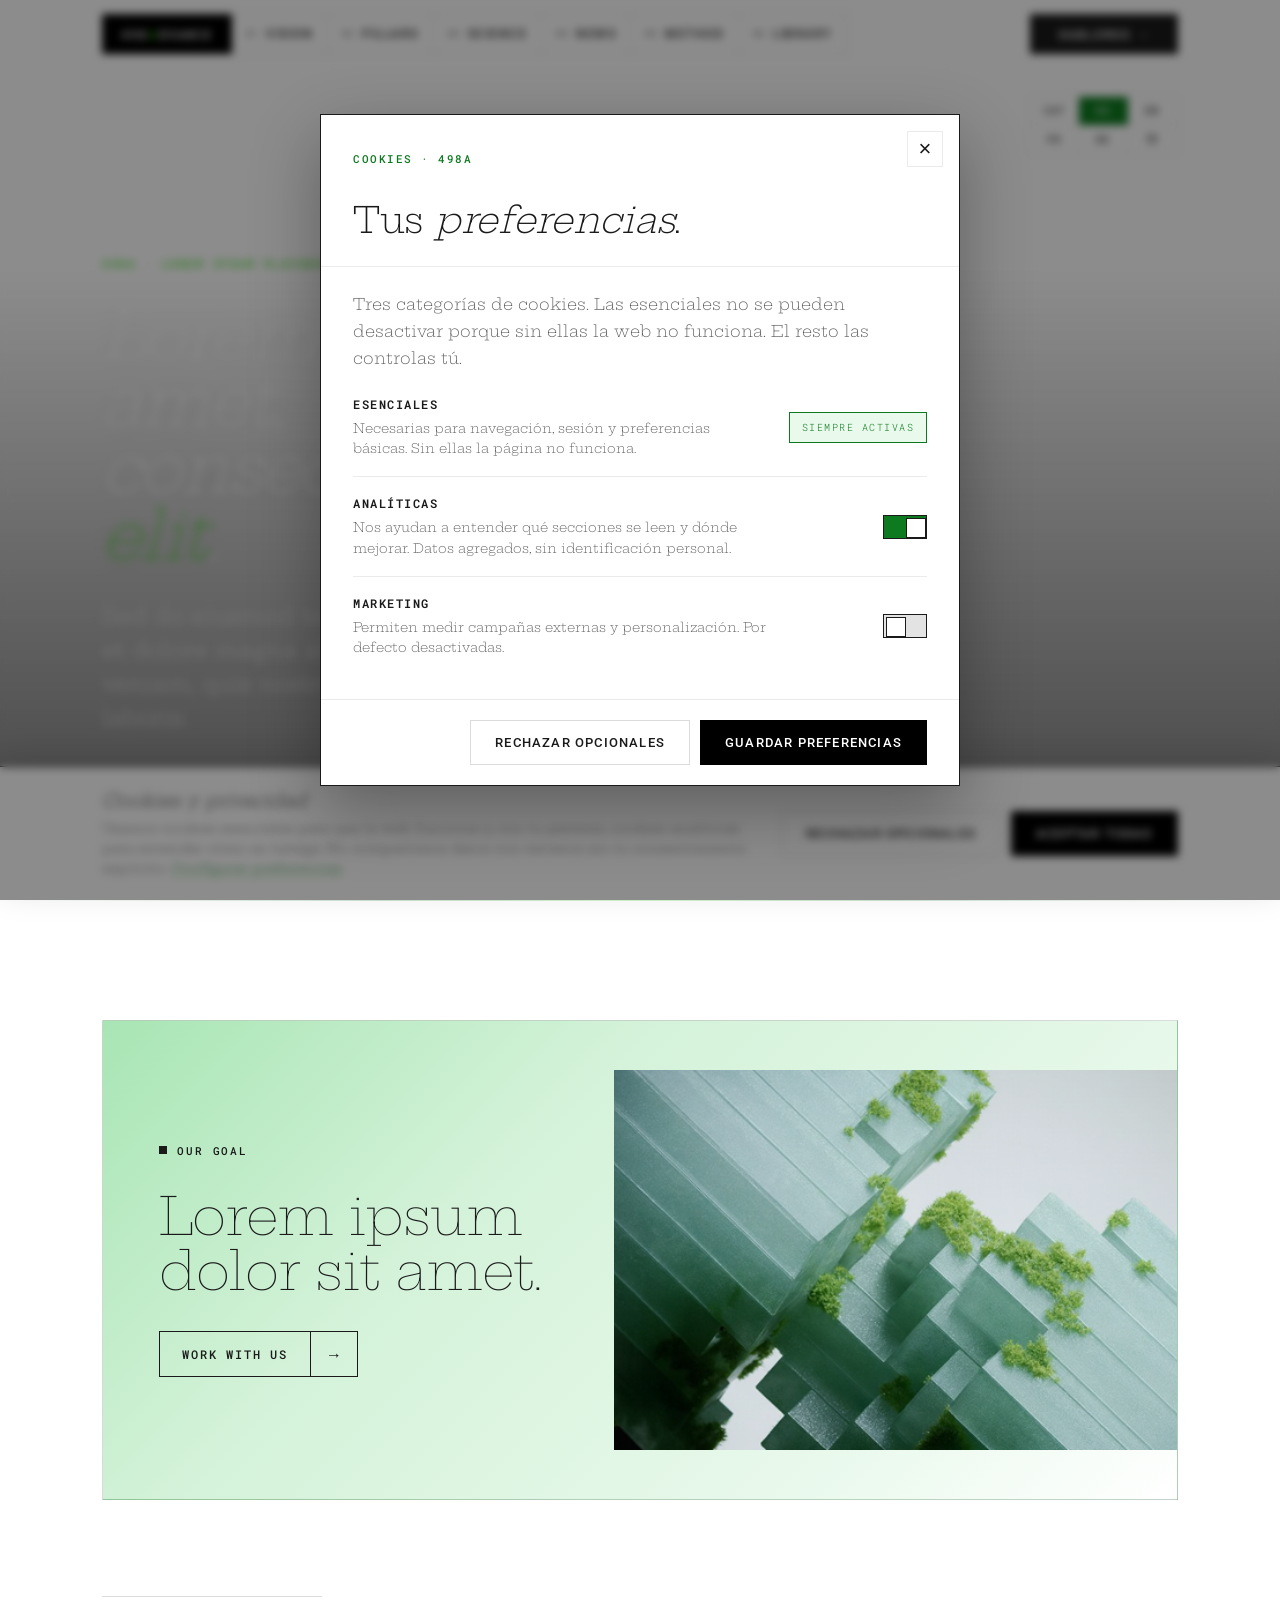
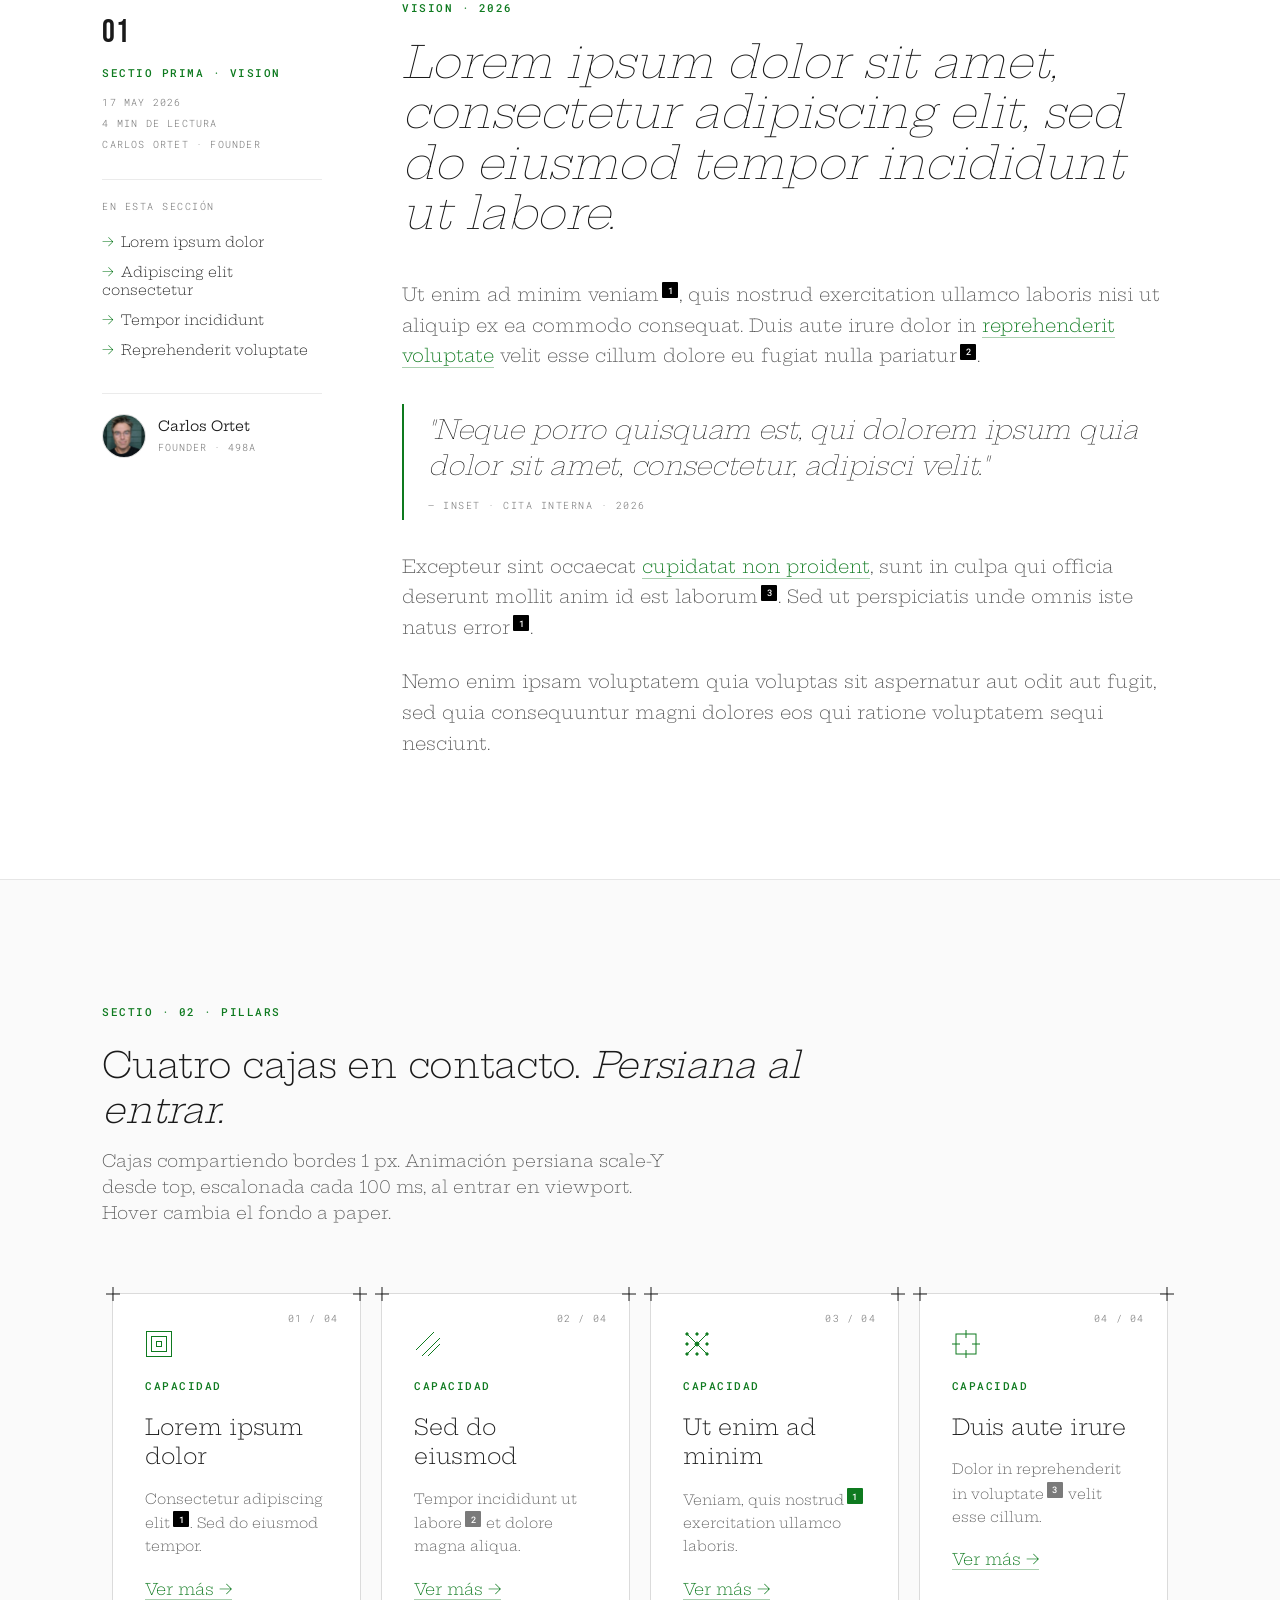
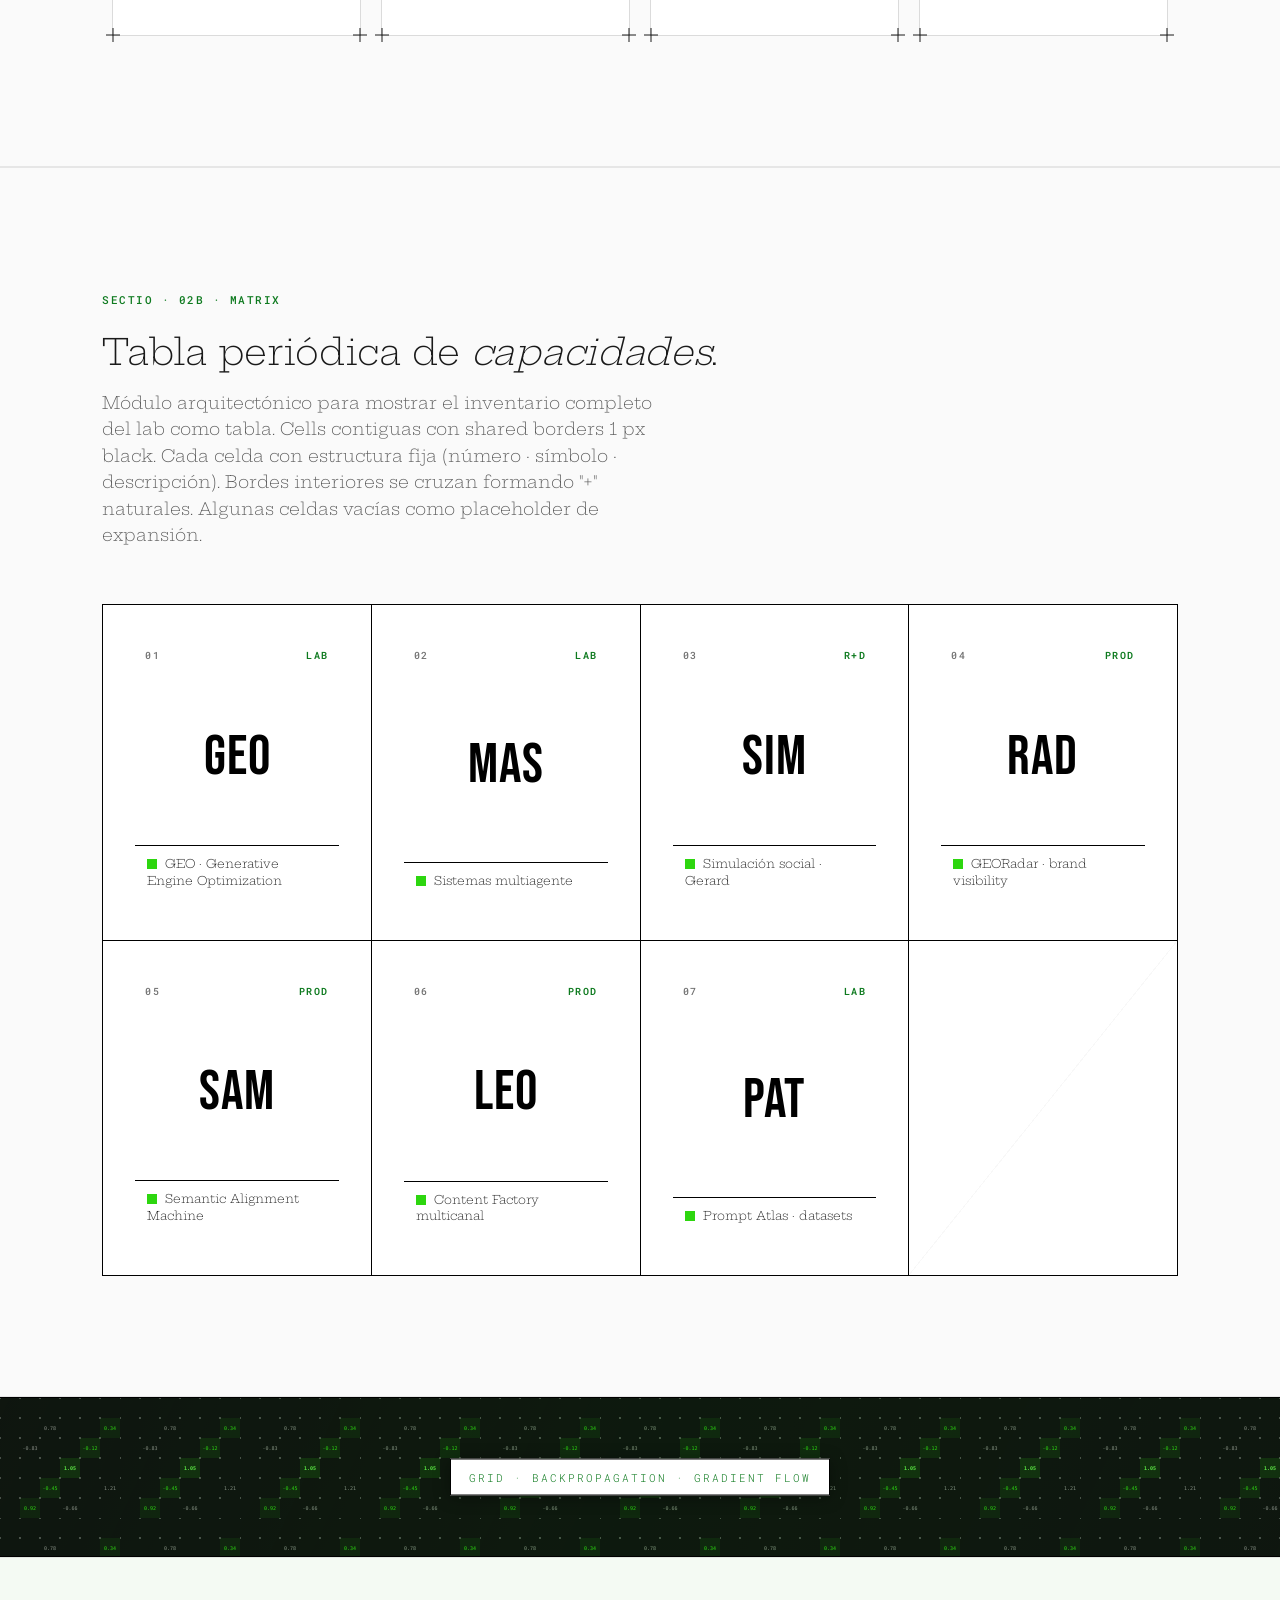
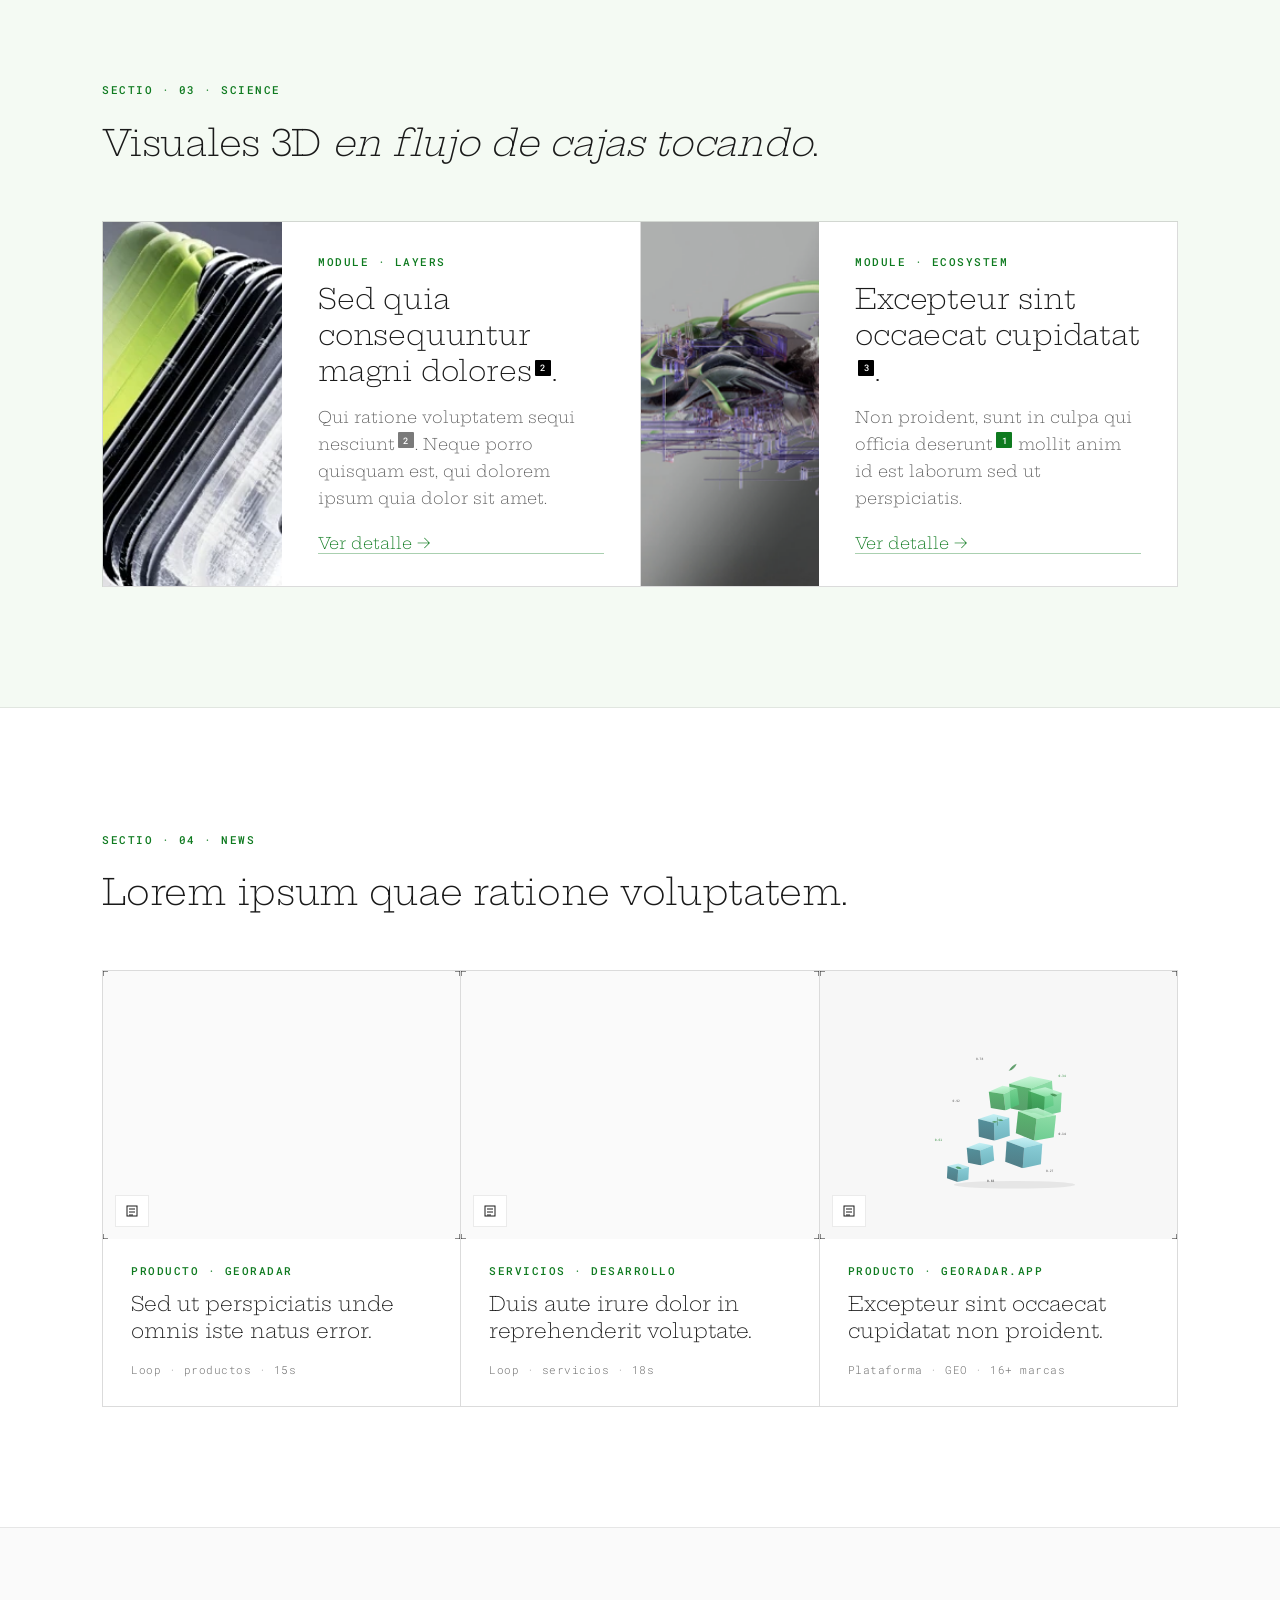
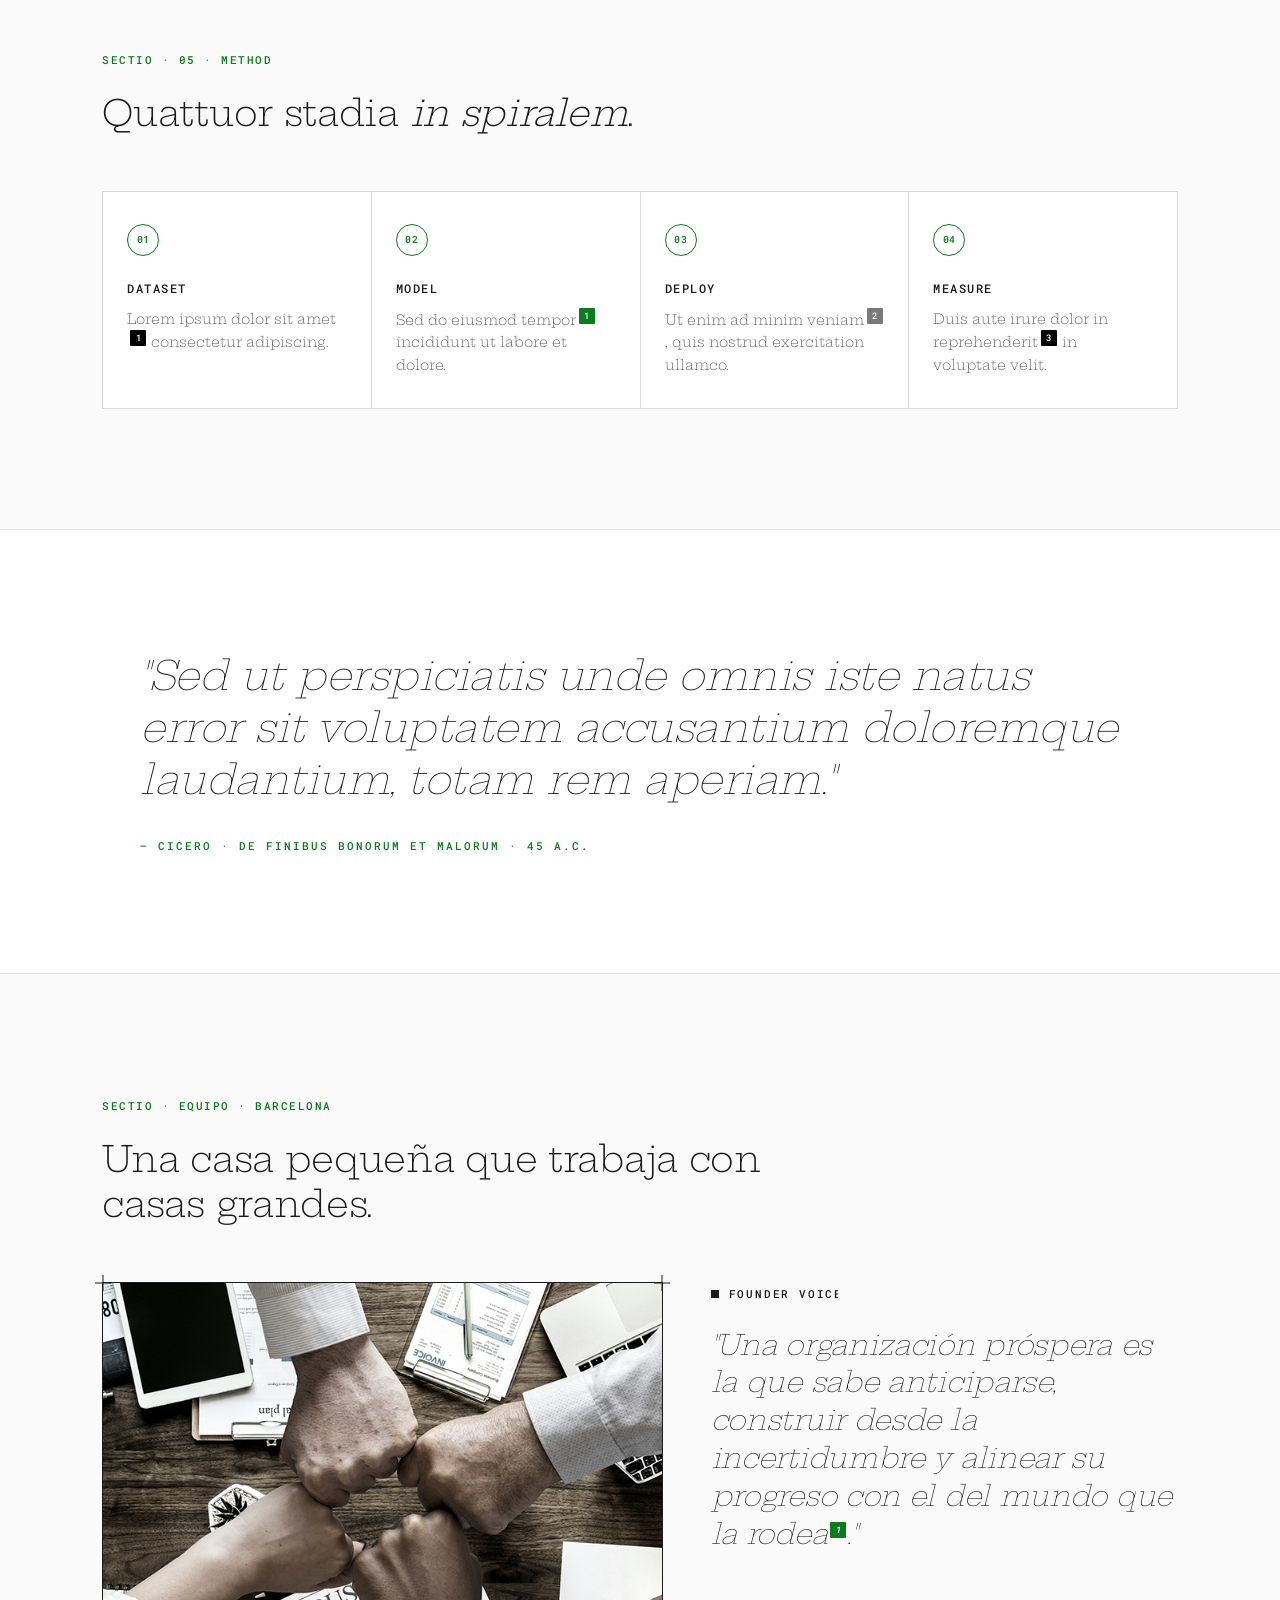
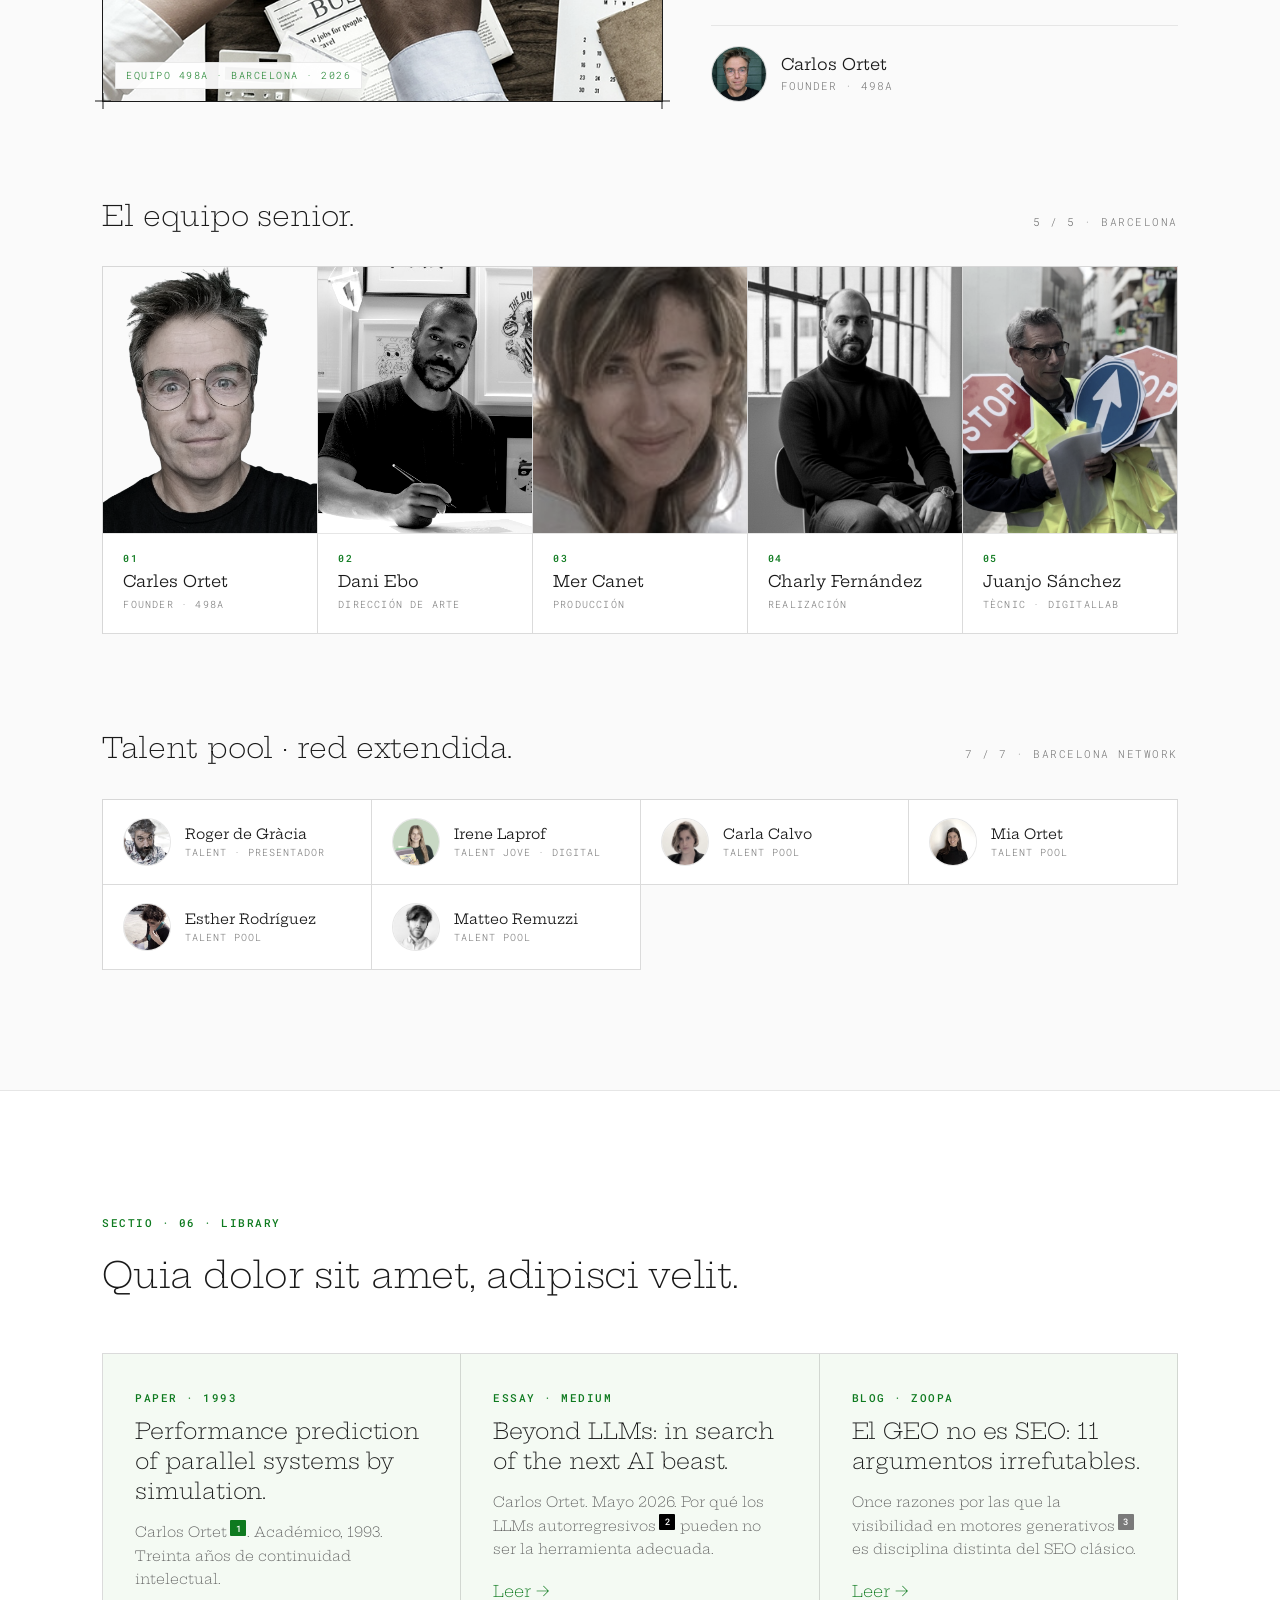
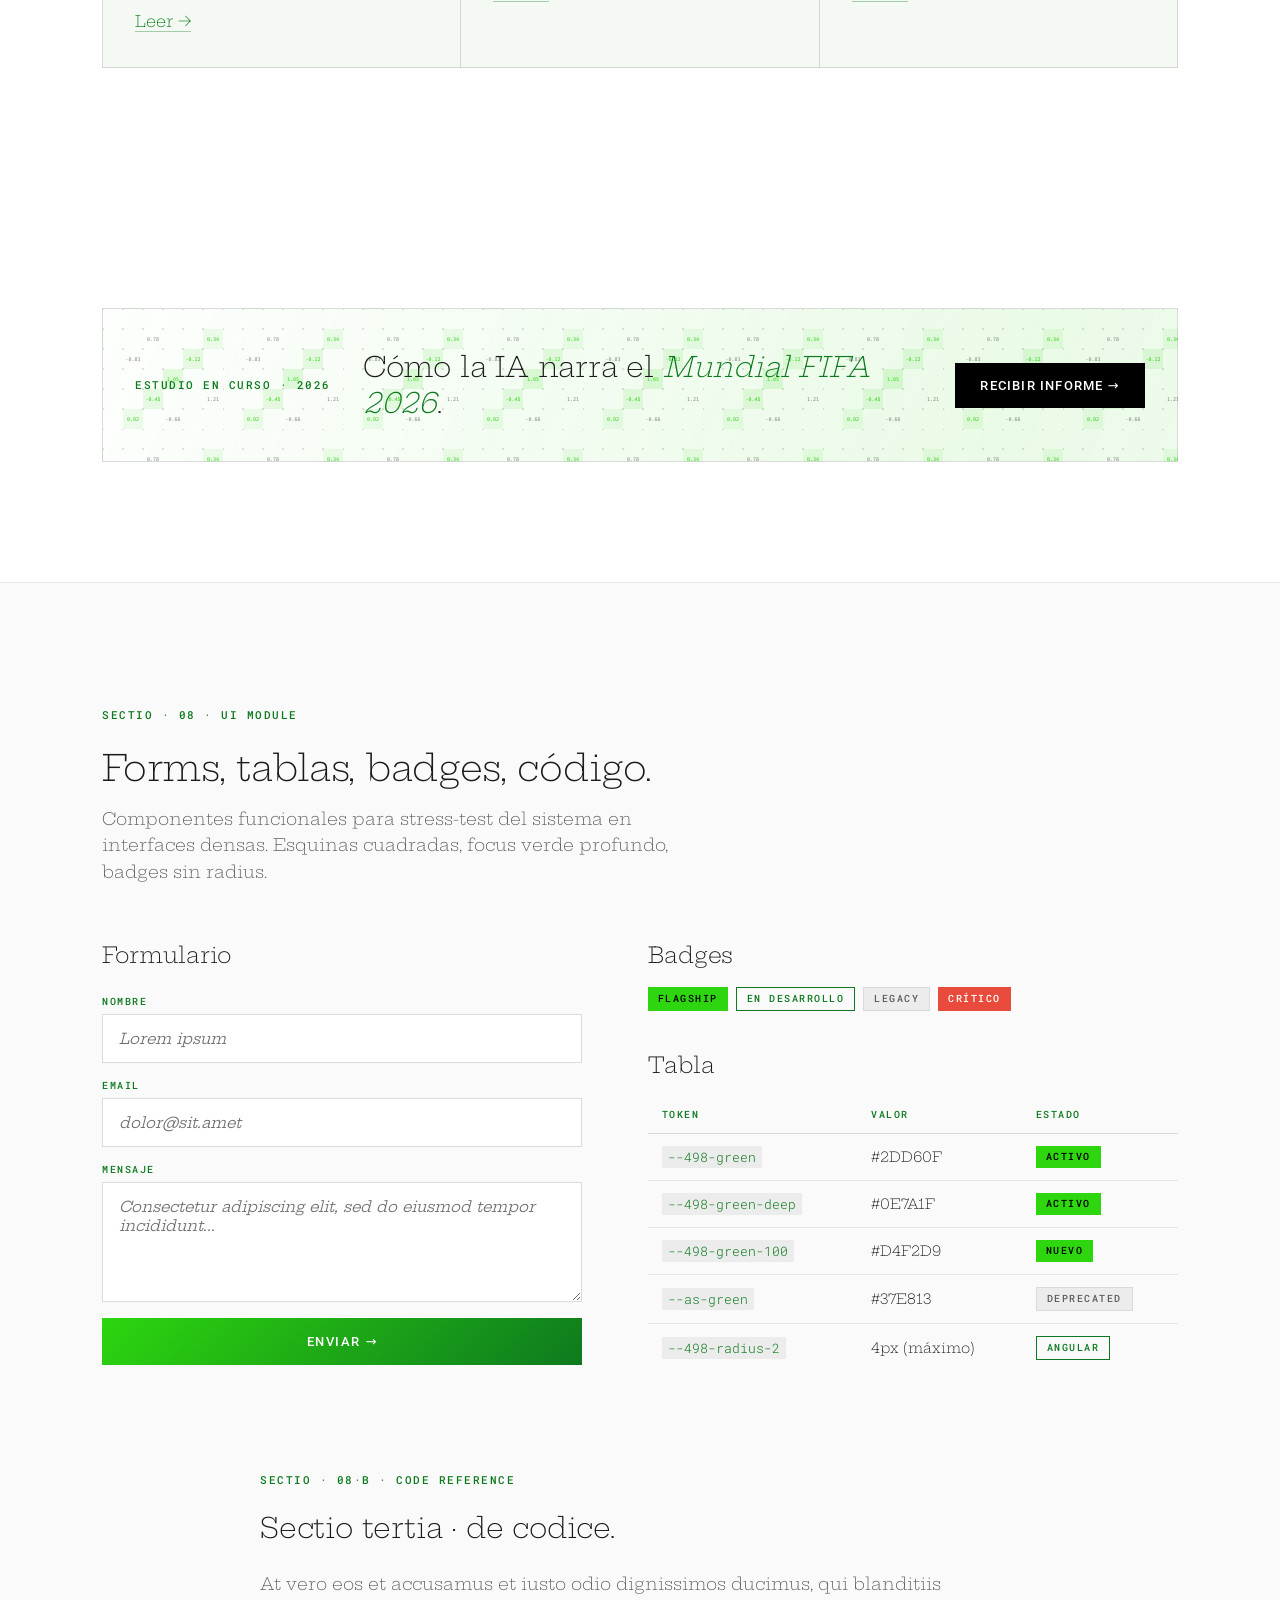
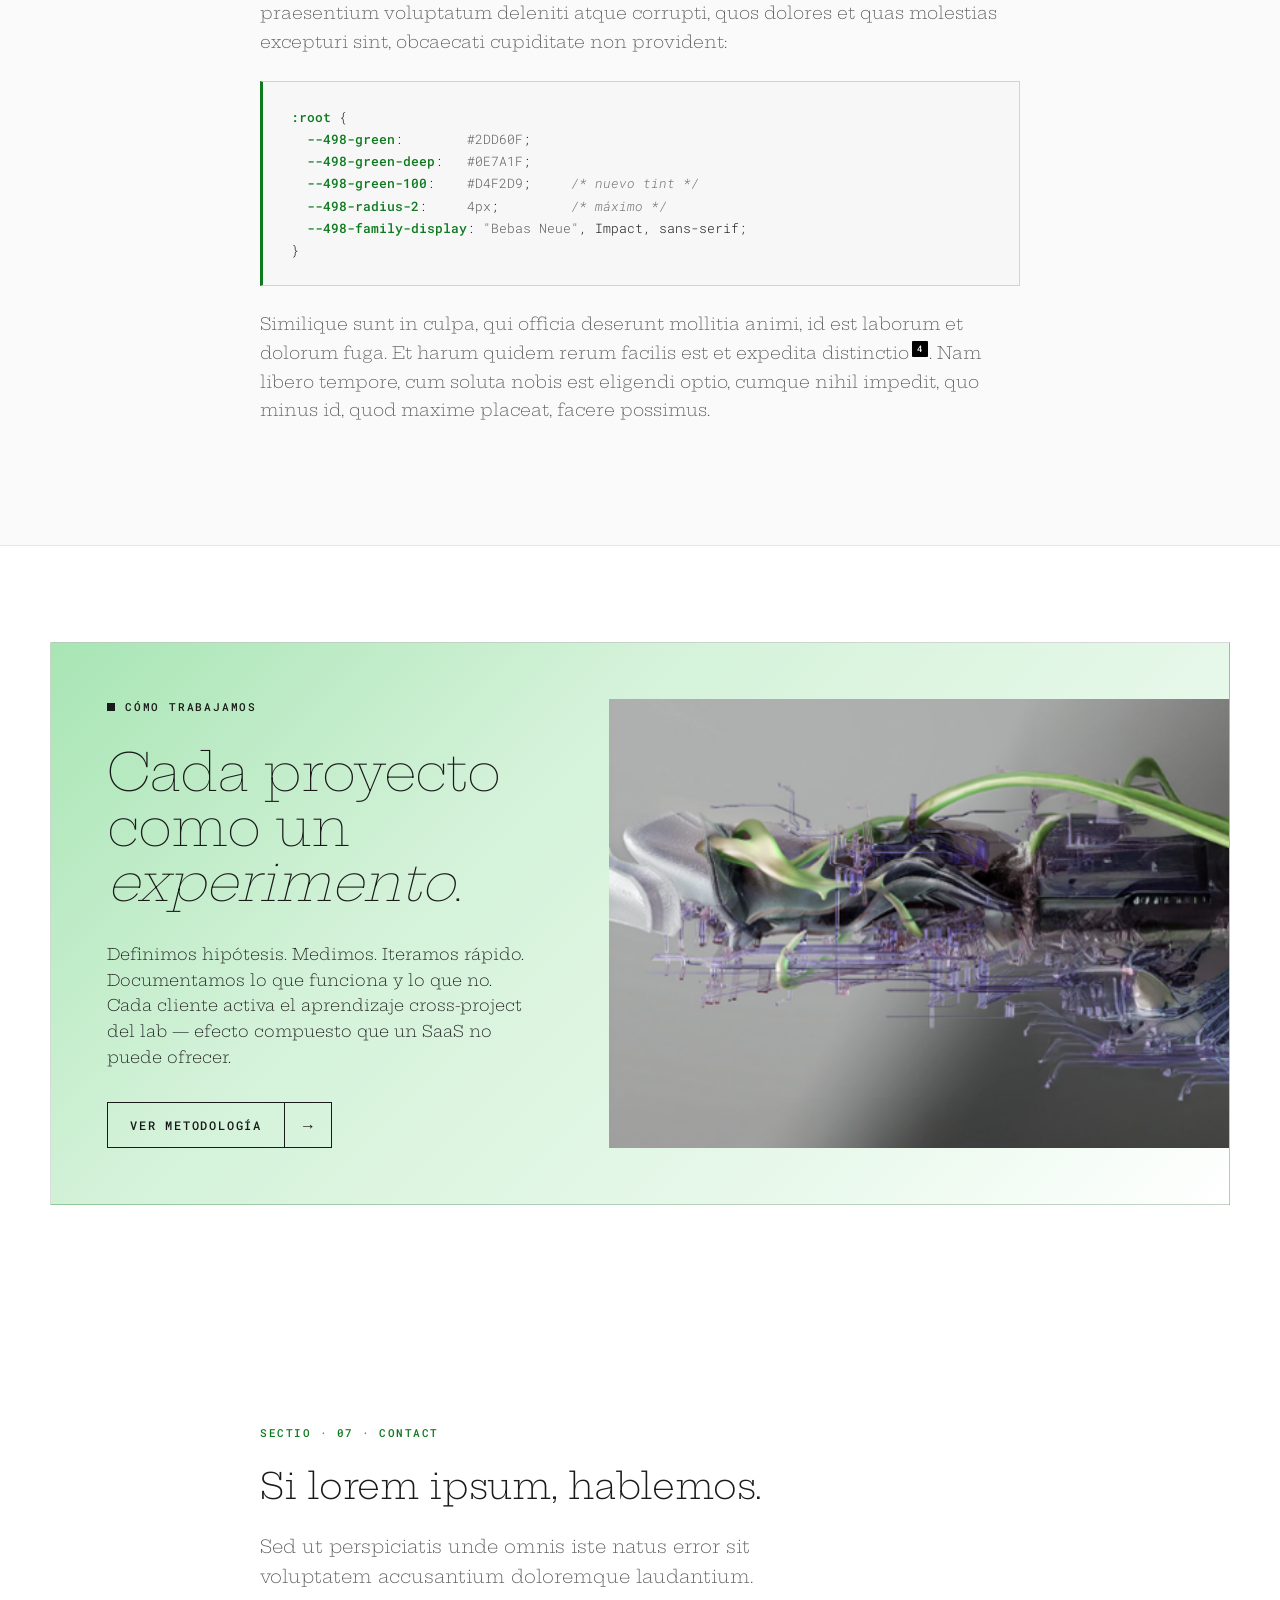
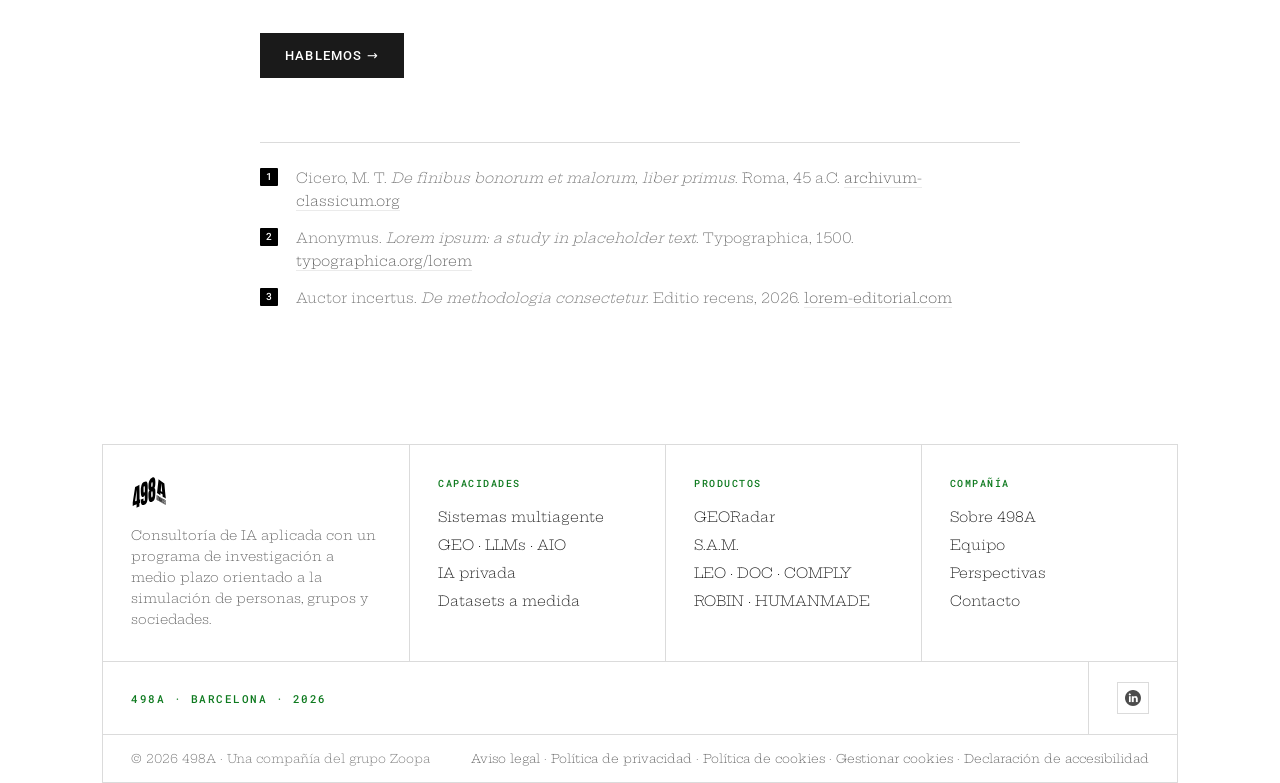
==== commit 70d8bbc4: "design system · módulo periodic grid añadido (arquitectónico tipo tabla periódica) Nuevo módulo `.bo" ====
--- a/498Adesign/playground.html
+++ b/498Adesign/playground.html
@@ -704,6 +704,120 @@
       url("data:image/svg+xml;utf8,<svg xmlns='http://www.w3.org/2000/svg' width='14' height='14'><path d='M0 7H14M7 0V14' stroke='%231A1A1A' stroke-width='1'/></svg>") 0   100% / 14px 14px no-repeat,
       url("data:image/svg+xml;utf8,<svg xmlns='http://www.w3.org/2000/svg' width='14' height='14'><path d='M0 7H14M7 0V14' stroke='%231A1A1A' stroke-width='1'/></svg>") 100% 100% / 14px 14px no-repeat;
   }
+  /* ===================================================================
+     VARIANTE PERIODIC · grid arquitectónico tipo tabla periódica
+     Cards contiguas con shared borders + estructura interna fija:
+     número TL · símbolo TR · glyph central · divider · descripción.
+     Heritage: tabla periódica de elementos · catálogo de capacidades.
+
+     Diferencias vs frame-cross: NO hay gap entre cards · NO hay corner
+     crosses custom (los "+" salen gratis de la intersección de bordes
+     compartidos con el divider interno).
+     =================================================================== */
+  .box-collection--periodic {
+    /* Truco CSS: background negro + gap 1px + padding 1px crea grid + frame
+       con bordes uniformes sin duplicaciones · zero juggling */
+    background: var(--498-black);
+    gap: 1px;
+    padding: 1px;
+    border: 0;
+    overflow: visible;
+  }
+  .box-collection--periodic > * {
+    border: 0 !important;                    /* anula borders default */
+    background: var(--498-white);
+    padding: 0;
+    position: relative;
+    display: grid;
+    grid-template-rows: auto 1fr 1px auto;   /* meta · symbol fill · divider · description */
+    min-height: 200px;
+    aspect-ratio: 4 / 5;
+    overflow: hidden;
+    cursor: default;
+    transition: background .2s;
+  }
+  .box-collection--periodic > *:hover {
+    background: var(--498-green-50);
+  }
+
+  /* Meta row · número atómico (TL) + símbolo / tag (TR) */
+  .periodic__meta {
+    display: flex; justify-content: space-between; align-items: center;
+    padding: 8px 10px;
+    font-family: var(--498-family-mono);
+    font-size: 10px; letter-spacing: 1.5px;
+    text-transform: uppercase;
+  }
+  .periodic__num { color: var(--pg-text-faint); font-weight: 500; }
+  .periodic__tag { color: var(--498-green-deep); font-weight: 600; }
+  .box-collection--periodic > *:hover .periodic__tag { color: var(--498-green-deep); }
+
+  /* Símbolo central · letra/abreviatura grande tipo elemento */
+  .periodic__symbol {
+    display: flex; align-items: center; justify-content: center;
+    font-family: var(--498-family-display);    /* Bebas Neue */
+    font-size: 56px; line-height: 1;
+    letter-spacing: 1px;
+    color: var(--498-black);
+    text-transform: uppercase;
+    padding: 0 12px;
+  }
+  .box-collection--periodic > *:hover .periodic__symbol { color: var(--498-green-deep); }
+
+  /* Divider · 1px horizontal entre símbolo y descripción */
+  .periodic__divider {
+    background: var(--498-black);
+    width: 100%; height: 1px;
+  }
+
+  /* Descripción · cuadradito verde + nombre completo */
+  .periodic__desc {
+    padding: 10px 12px 14px;
+    font-family: var(--498-family-body);
+    font-weight: 300;
+    font-size: 12px; line-height: 1.4;
+    color: var(--pg-text);
+    margin: 0;
+  }
+  .periodic__desc::before {
+    content: "";
+    display: inline-block;
+    width: 10px; height: 10px;
+    background: var(--498-green);          /* cuadradito verde · eco 498as.com */
+    margin-right: 8px;
+    vertical-align: -1px;
+  }
+
+  /* Celda vacía · placeholder de "expansion futura" · diagonal sutil */
+  .box--periodic-empty {
+    background: var(--498-white) !important;
+    cursor: not-allowed;
+  }
+  .box--periodic-empty::before {
+    content: "";
+    position: absolute; inset: 0;
+    background-image: linear-gradient(
+      to bottom right,
+      transparent calc(50% - 0.5px),
+      var(--pg-line) calc(50% - 0.5px),
+      var(--pg-line) calc(50% + 0.5px),
+      transparent calc(50% + 0.5px)
+    );
+    opacity: .35;
+    pointer-events: none;
+  }
+  .box--periodic-empty:hover { background: var(--498-white) !important; }
+
+  /* Responsive · matriz 4xN → 3xN → 2xN según viewport
+     Como usamos gap+background trick, el grid se reflowa solo · zero ajuste de borders */
+  @media (max-width: 900px) {
+    .box-collection--periodic.box-collection--4 { grid-template-columns: repeat(3, 1fr); }
+  }
+  @media (max-width: 600px) {
+    .box-collection--periodic.box-collection--4 { grid-template-columns: repeat(2, 1fr); }
+    .periodic__symbol { font-size: 42px; }
+  }
+
   .box-collection--frame-cross > *:hover::before {
     background:
       url("data:image/svg+xml;utf8,<svg xmlns='http://www.w3.org/2000/svg' width='14' height='14'><path d='M0 7H14M7 0V14' stroke='%230E7A1F' stroke-width='1'/></svg>") 0   0   / 14px 14px no-repeat,
@@ -2004,6 +2118,97 @@
 </section>
 
 <!-- =================================================================
+     CAPABILITIES MATRIX · grid arquitectónico tipo tabla periódica
+     Demuestra el módulo box-collection--periodic
+     ================================================================= -->
+<section id="matrix" class="section-paper">
+  <div class="section-title-block">
+    <span class="eyebrow">Sectio · 02b · Matrix</span>
+    <h2 class="ed-display-3">Tabla periódica de <em>capacidades</em>.</h2>
+    <p>
+      Módulo arquitectónico para mostrar el inventario completo del lab como tabla.
+      Cells contiguas con shared borders 1&nbsp;px black. Cada celda con estructura fija
+      (número · símbolo · descripción). Bordes interiores se cruzan formando "+" naturales.
+      Algunas celdas vacías como placeholder de expansión.
+    </p>
+  </div>
+
+  <div class="box-collection box-collection--4 box-collection--periodic">
+    <article class="box">
+      <div class="periodic__meta">
+        <span class="periodic__num">01</span>
+        <span class="periodic__tag">Lab</span>
+      </div>
+      <div class="periodic__symbol">GEO</div>
+      <div class="periodic__divider" aria-hidden="true"></div>
+      <p class="periodic__desc">GEO · Generative Engine Optimization</p>
+    </article>
+
+    <article class="box">
+      <div class="periodic__meta">
+        <span class="periodic__num">02</span>
+        <span class="periodic__tag">Lab</span>
+      </div>
+      <div class="periodic__symbol">MAS</div>
+      <div class="periodic__divider" aria-hidden="true"></div>
+      <p class="periodic__desc">Sistemas multiagente</p>
+    </article>
+
+    <article class="box">
+      <div class="periodic__meta">
+        <span class="periodic__num">03</span>
+        <span class="periodic__tag">R+D</span>
+      </div>
+      <div class="periodic__symbol">SIM</div>
+      <div class="periodic__divider" aria-hidden="true"></div>
+      <p class="periodic__desc">Simulación social · Gerard</p>
+    </article>
+
+    <article class="box">
+      <div class="periodic__meta">
+        <span class="periodic__num">04</span>
+        <span class="periodic__tag">Prod</span>
+      </div>
+      <div class="periodic__symbol">RAD</div>
+      <div class="periodic__divider" aria-hidden="true"></div>
+      <p class="periodic__desc">GEORadar · brand visibility</p>
+    </article>
+
+    <article class="box">
+      <div class="periodic__meta">
+        <span class="periodic__num">05</span>
+        <span class="periodic__tag">Prod</span>
+      </div>
+      <div class="periodic__symbol">SAM</div>
+      <div class="periodic__divider" aria-hidden="true"></div>
+      <p class="periodic__desc">Semantic Alignment Machine</p>
+    </article>
+
+    <article class="box">
+      <div class="periodic__meta">
+        <span class="periodic__num">06</span>
+        <span class="periodic__tag">Prod</span>
+      </div>
+      <div class="periodic__symbol">LEO</div>
+      <div class="periodic__divider" aria-hidden="true"></div>
+      <p class="periodic__desc">Content Factory multicanal</p>
+    </article>
+
+    <article class="box">
+      <div class="periodic__meta">
+        <span class="periodic__num">07</span>
+        <span class="periodic__tag">Lab</span>
+      </div>
+      <div class="periodic__symbol">PAT</div>
+      <div class="periodic__divider" aria-hidden="true"></div>
+      <p class="periodic__desc">Prompt Atlas · datasets</p>
+    </article>
+
+    <article class="box box--periodic-empty" aria-hidden="true"></article>
+  </div>
+</section>
+
+<!-- =================================================================
      PATTERN BAND · hexagramas I Ching
      ================================================================= -->
 <div class="pattern-band">
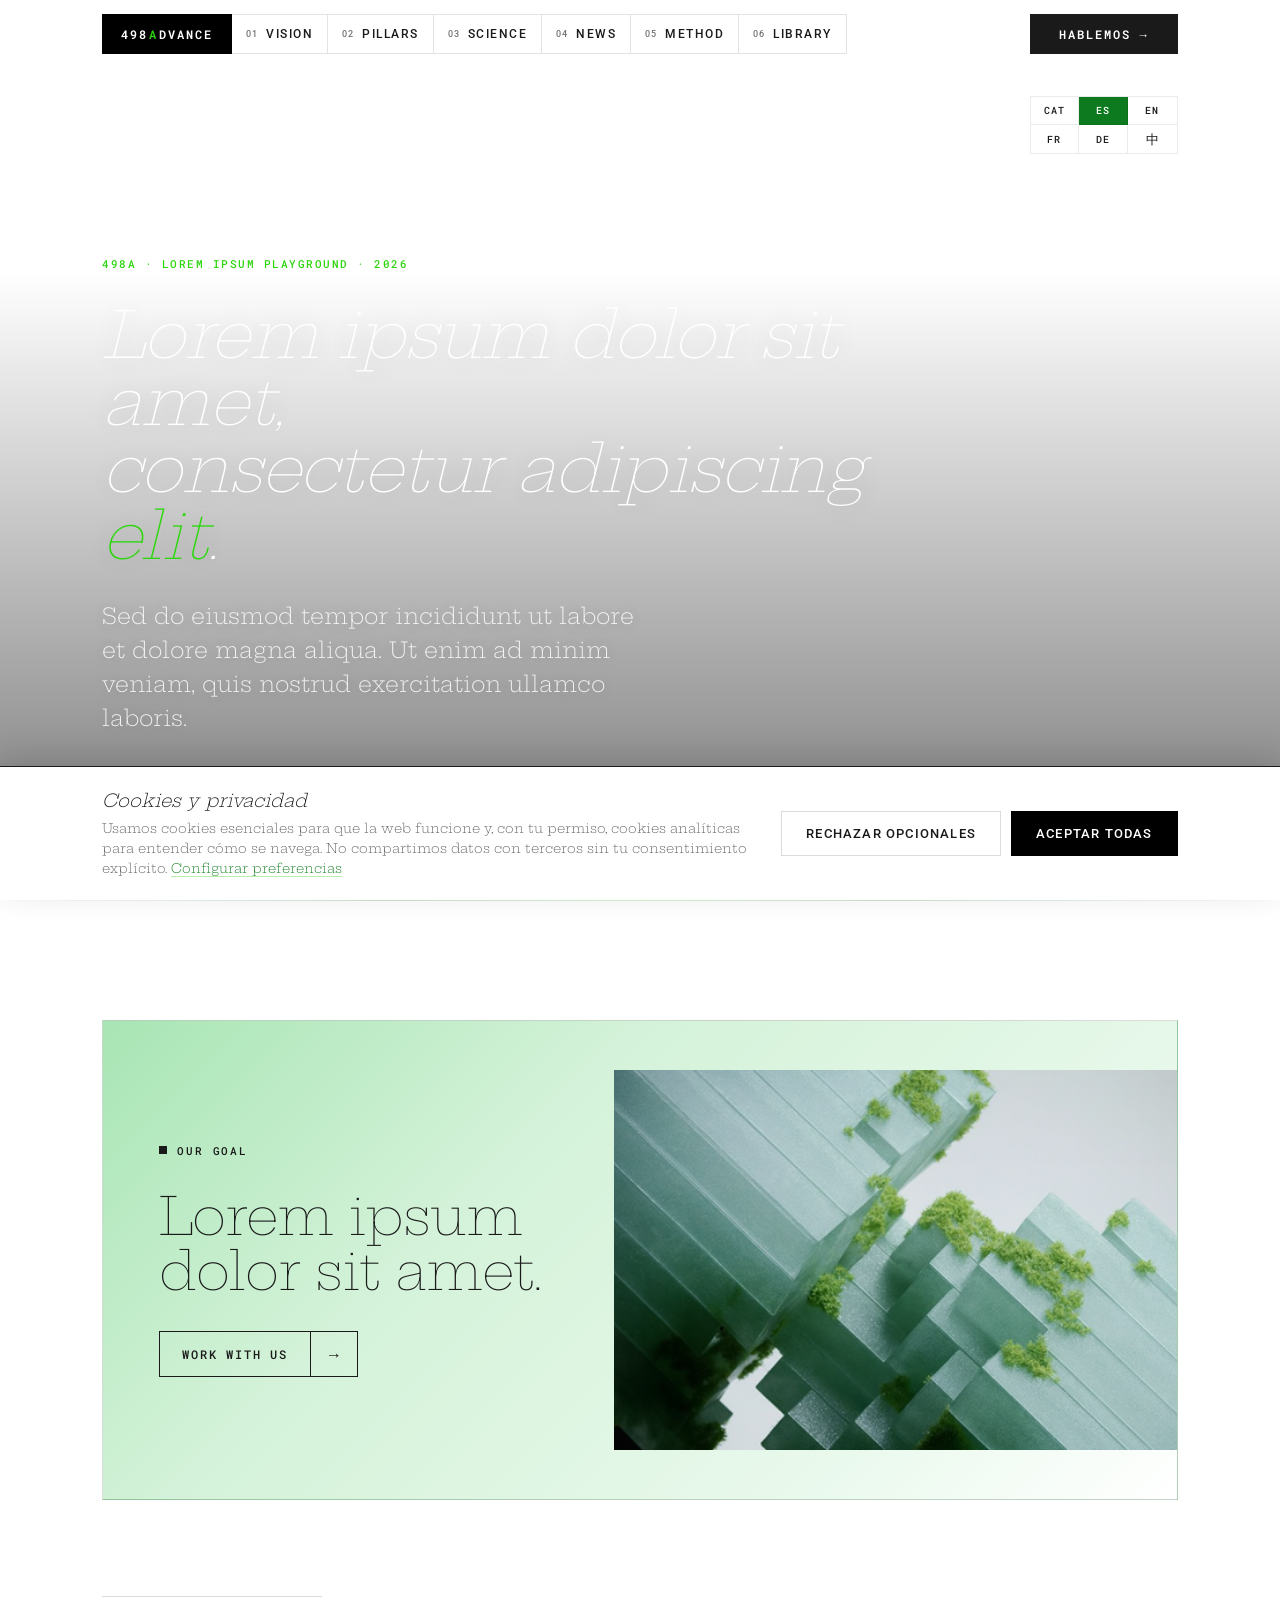
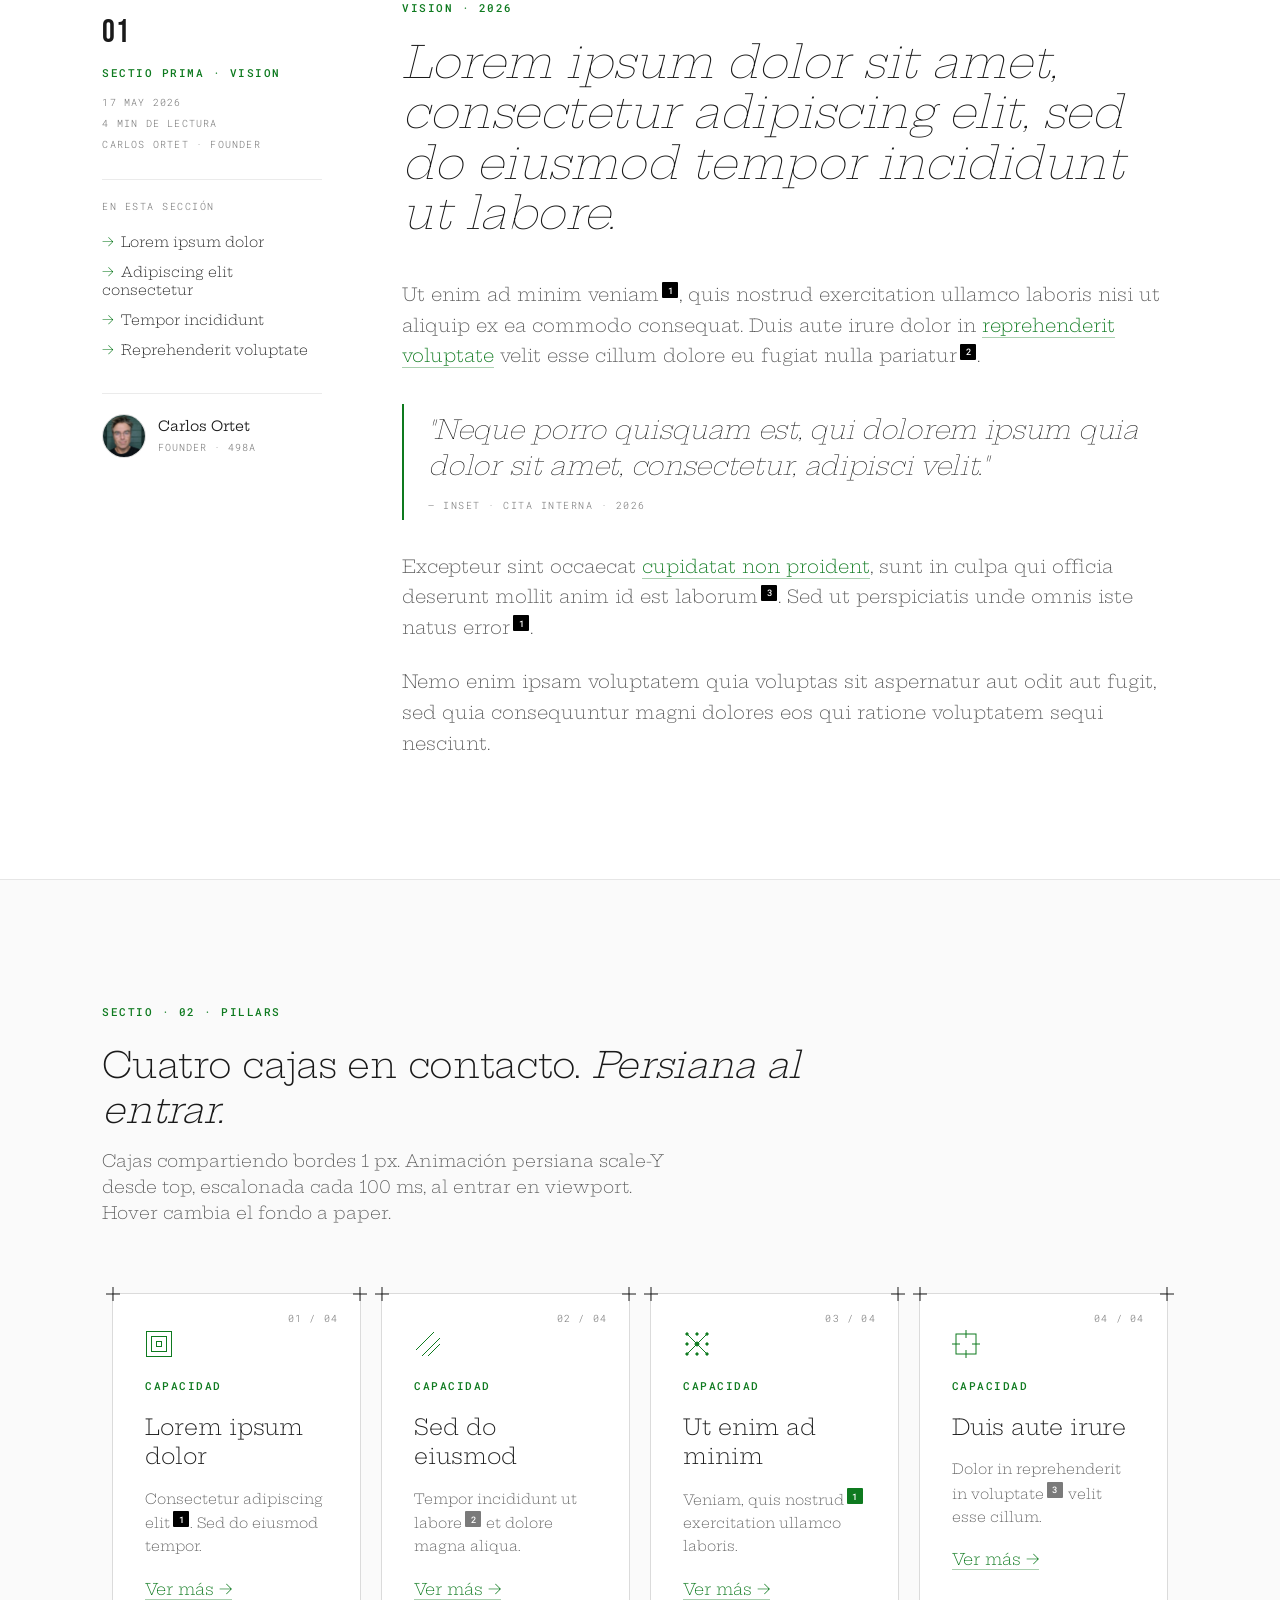
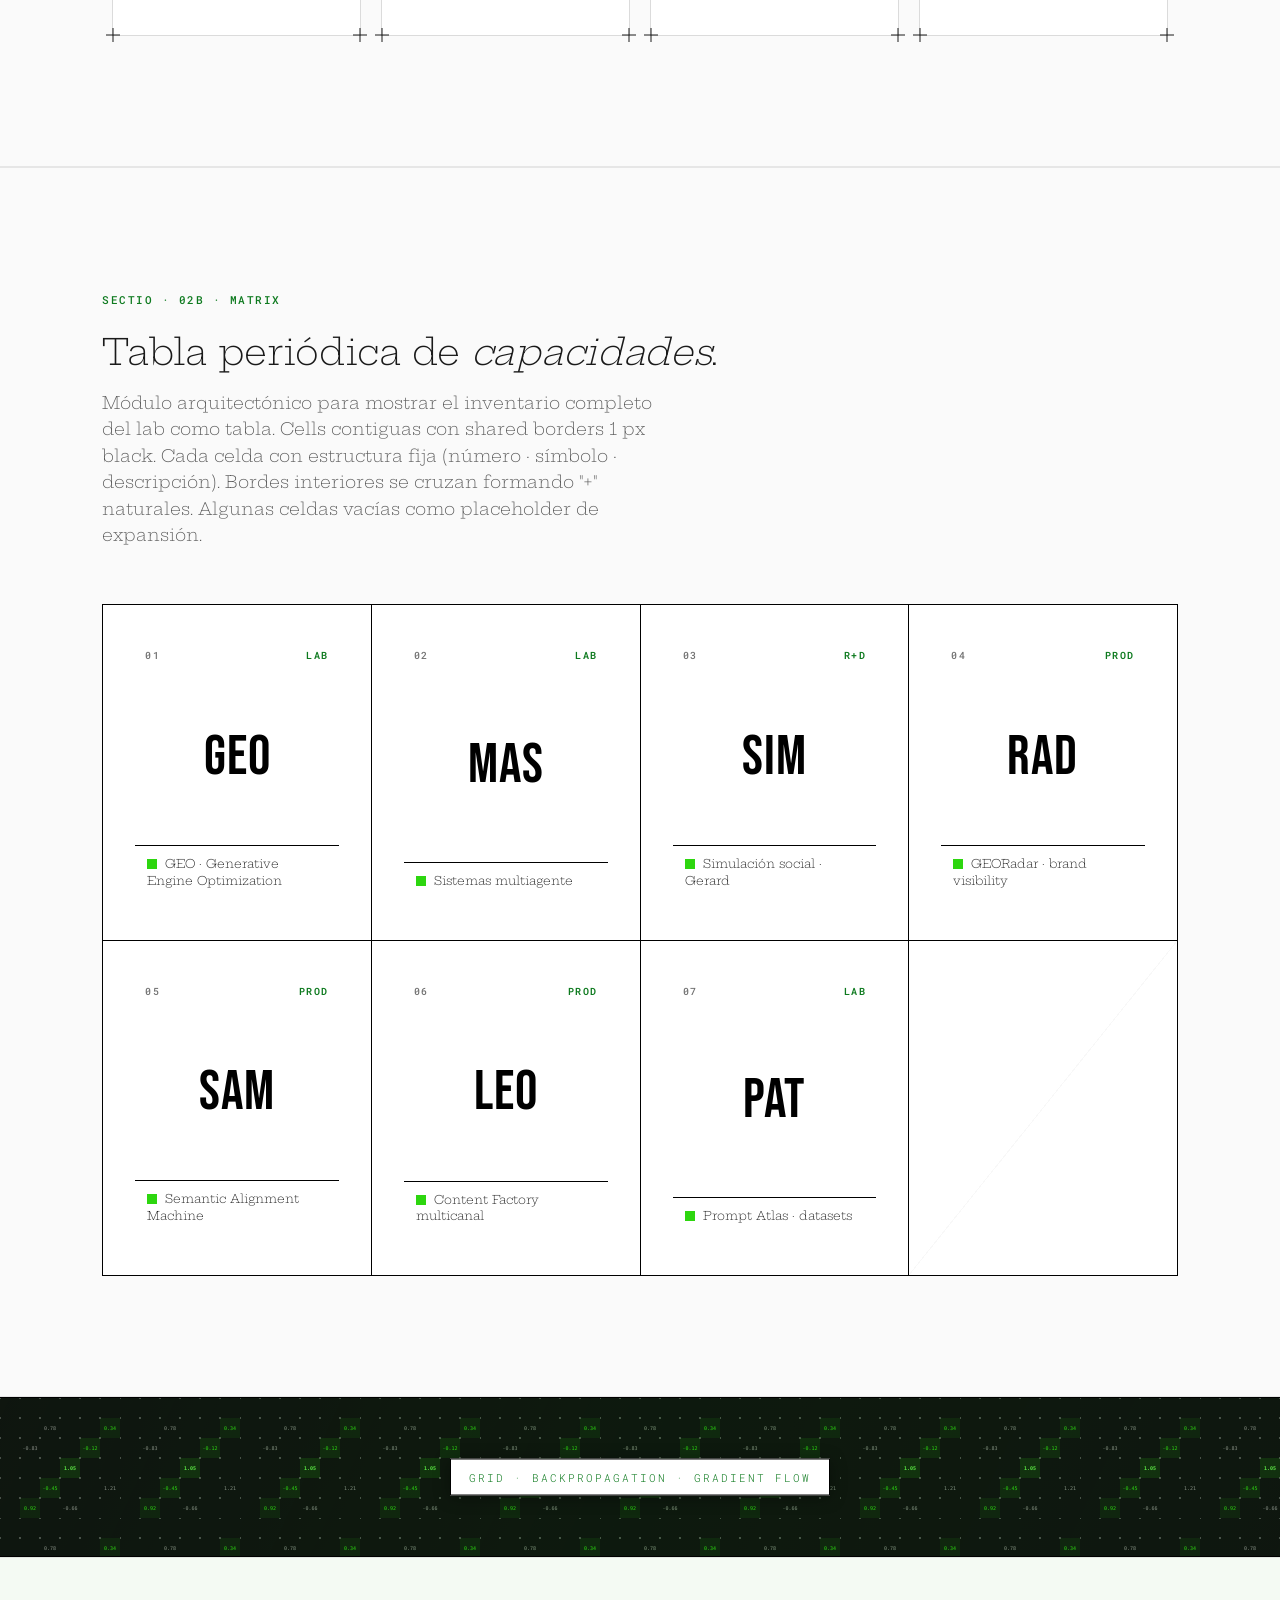
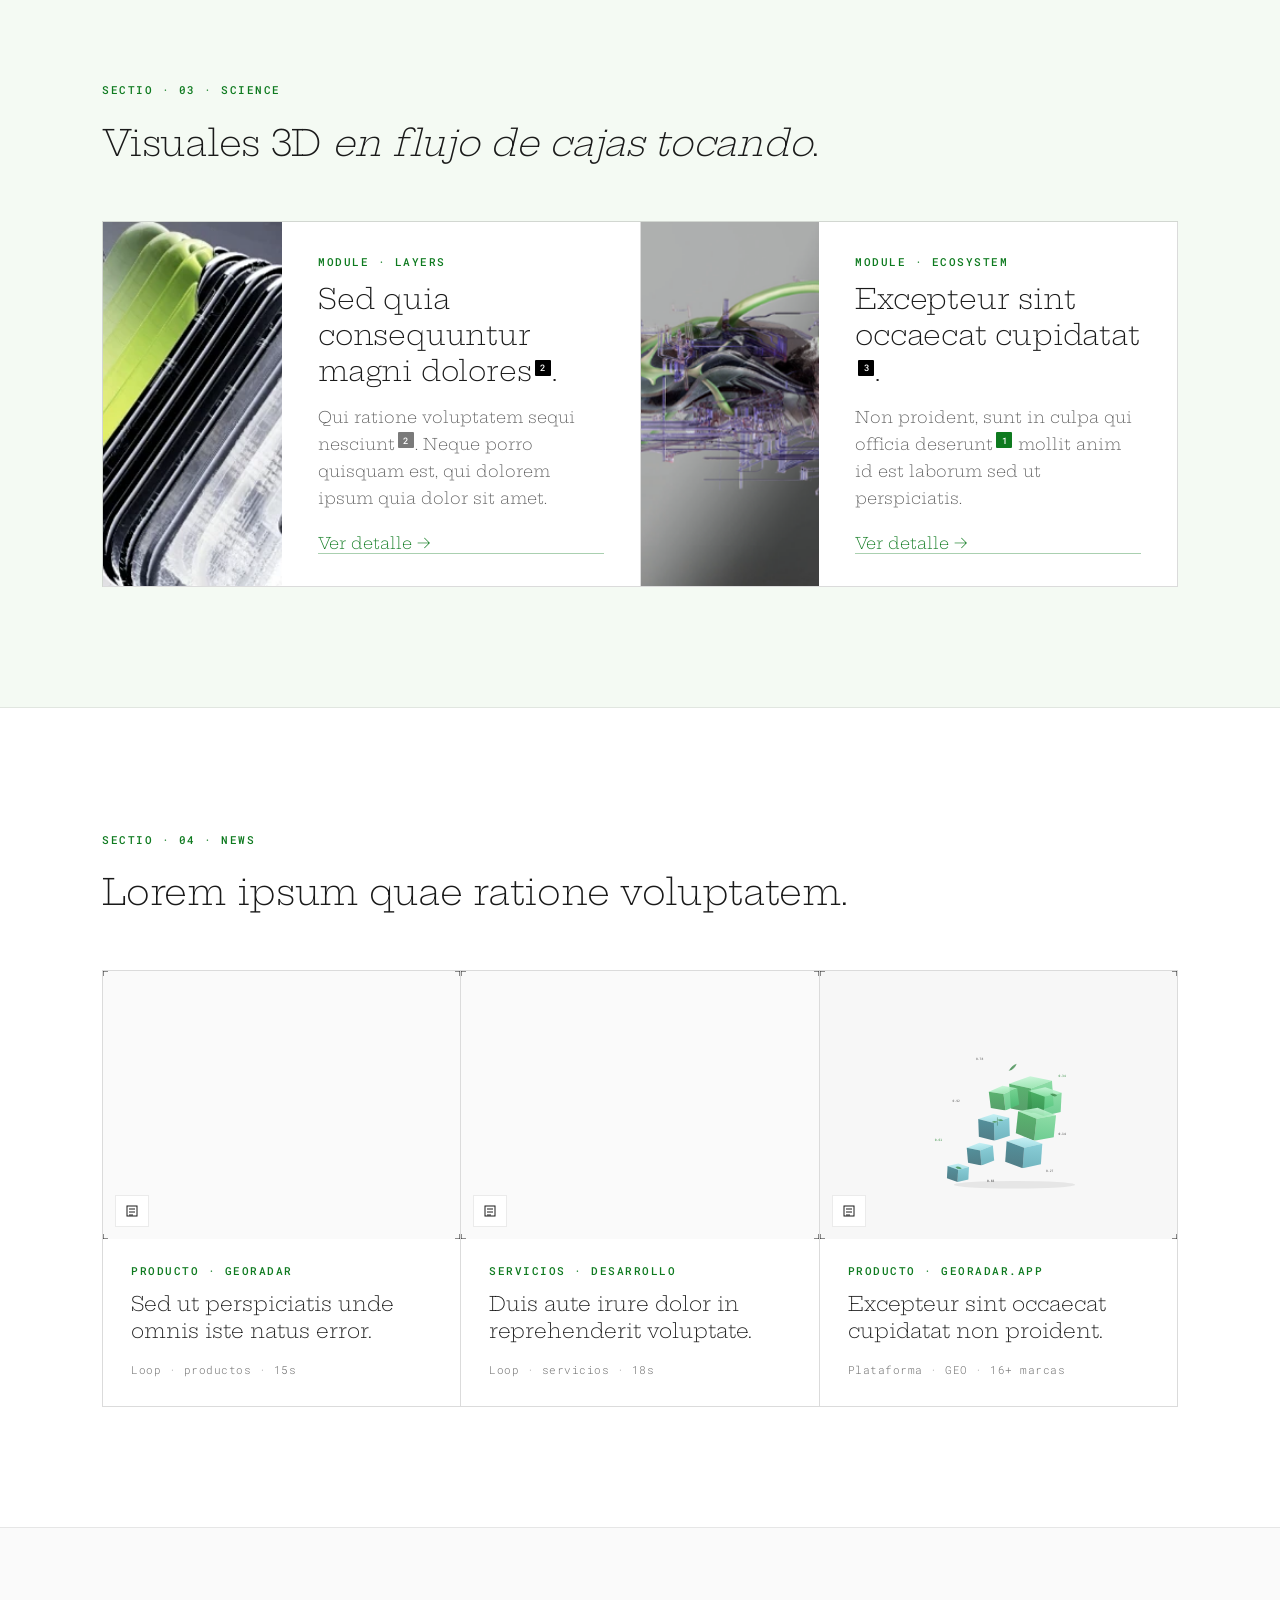
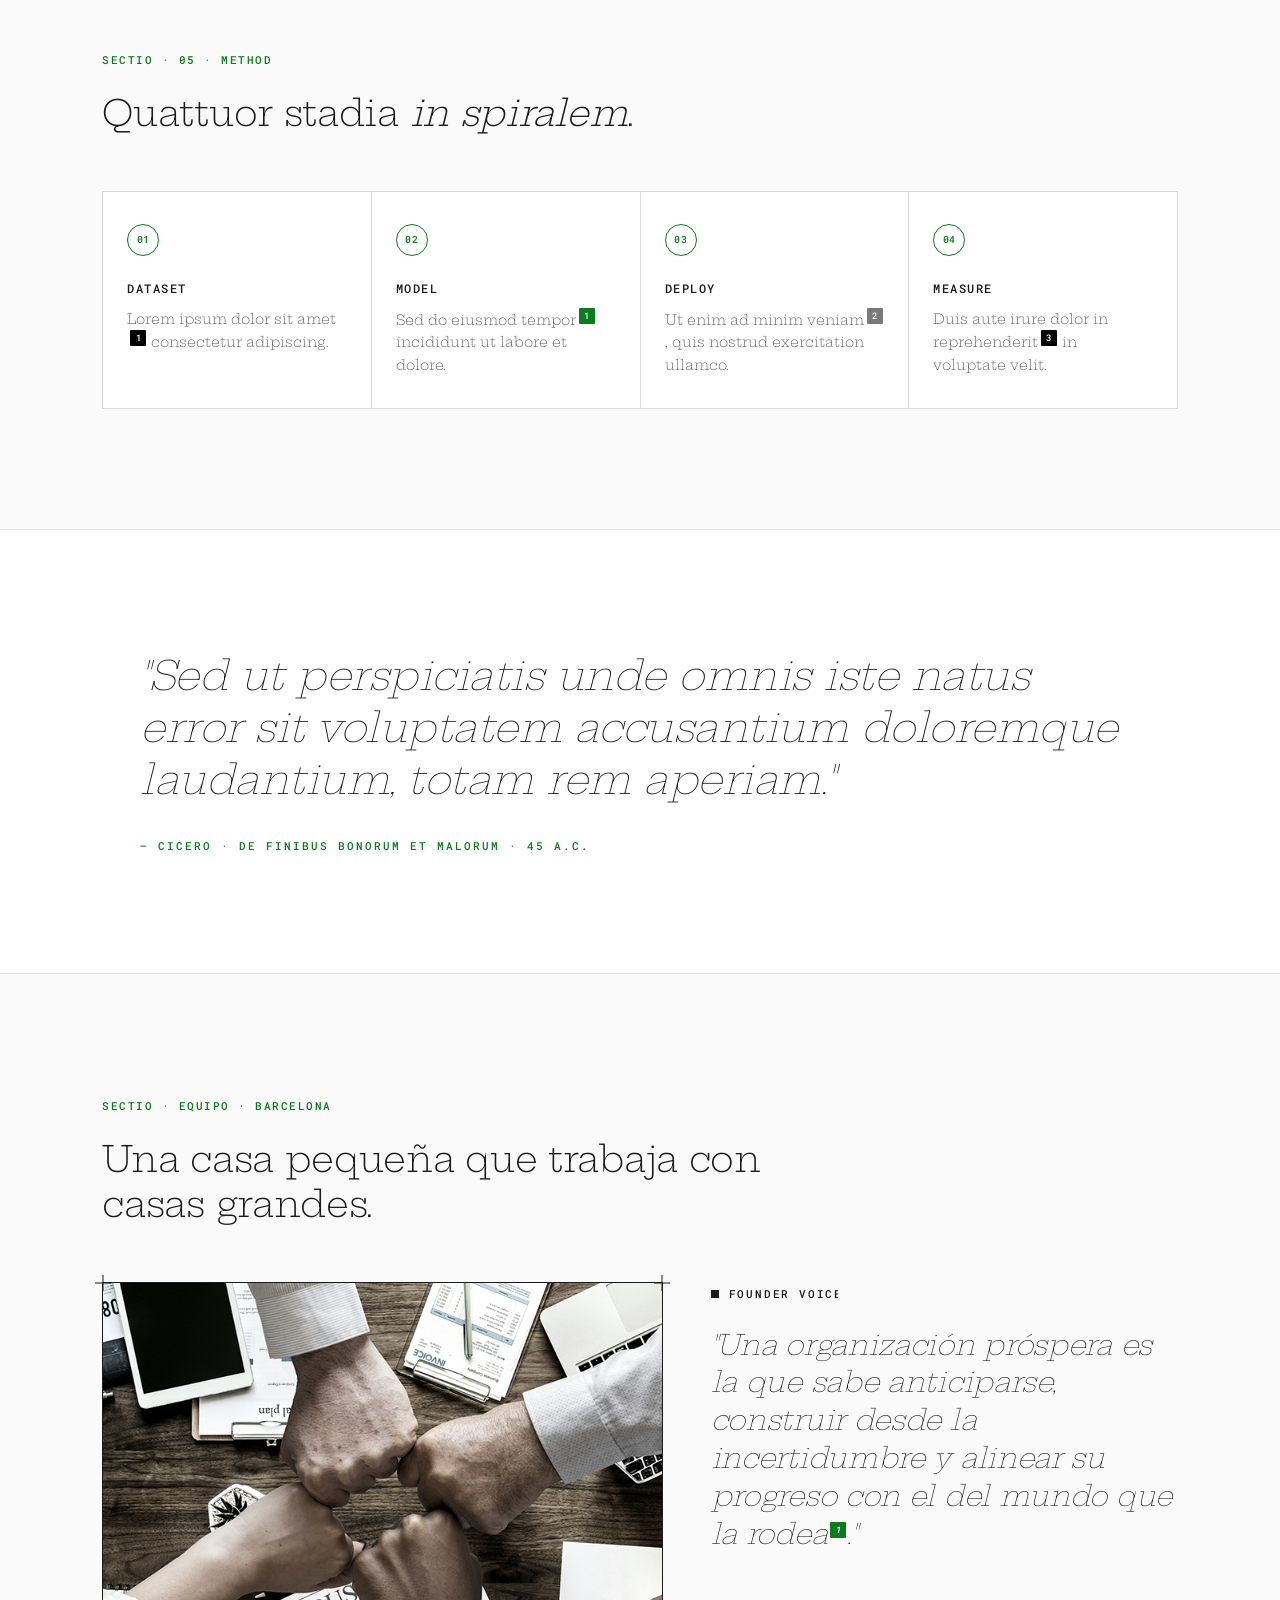
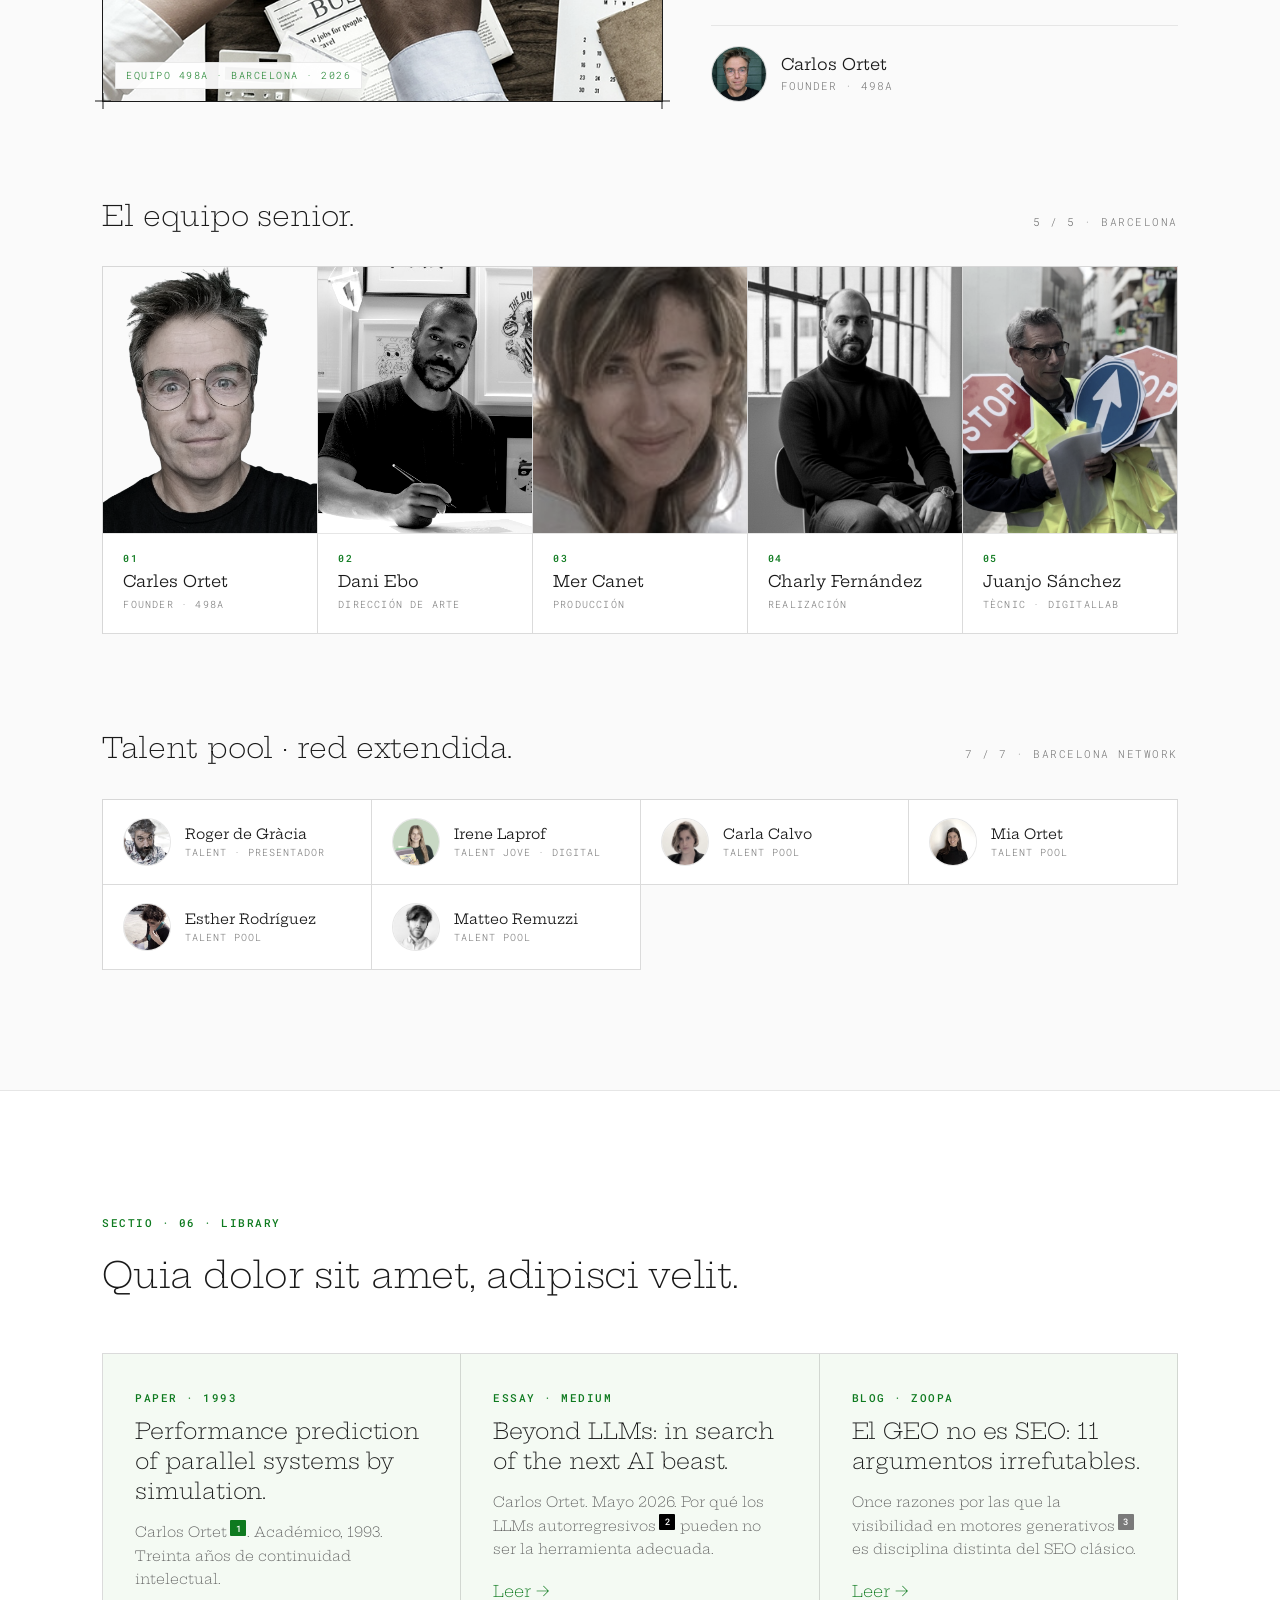
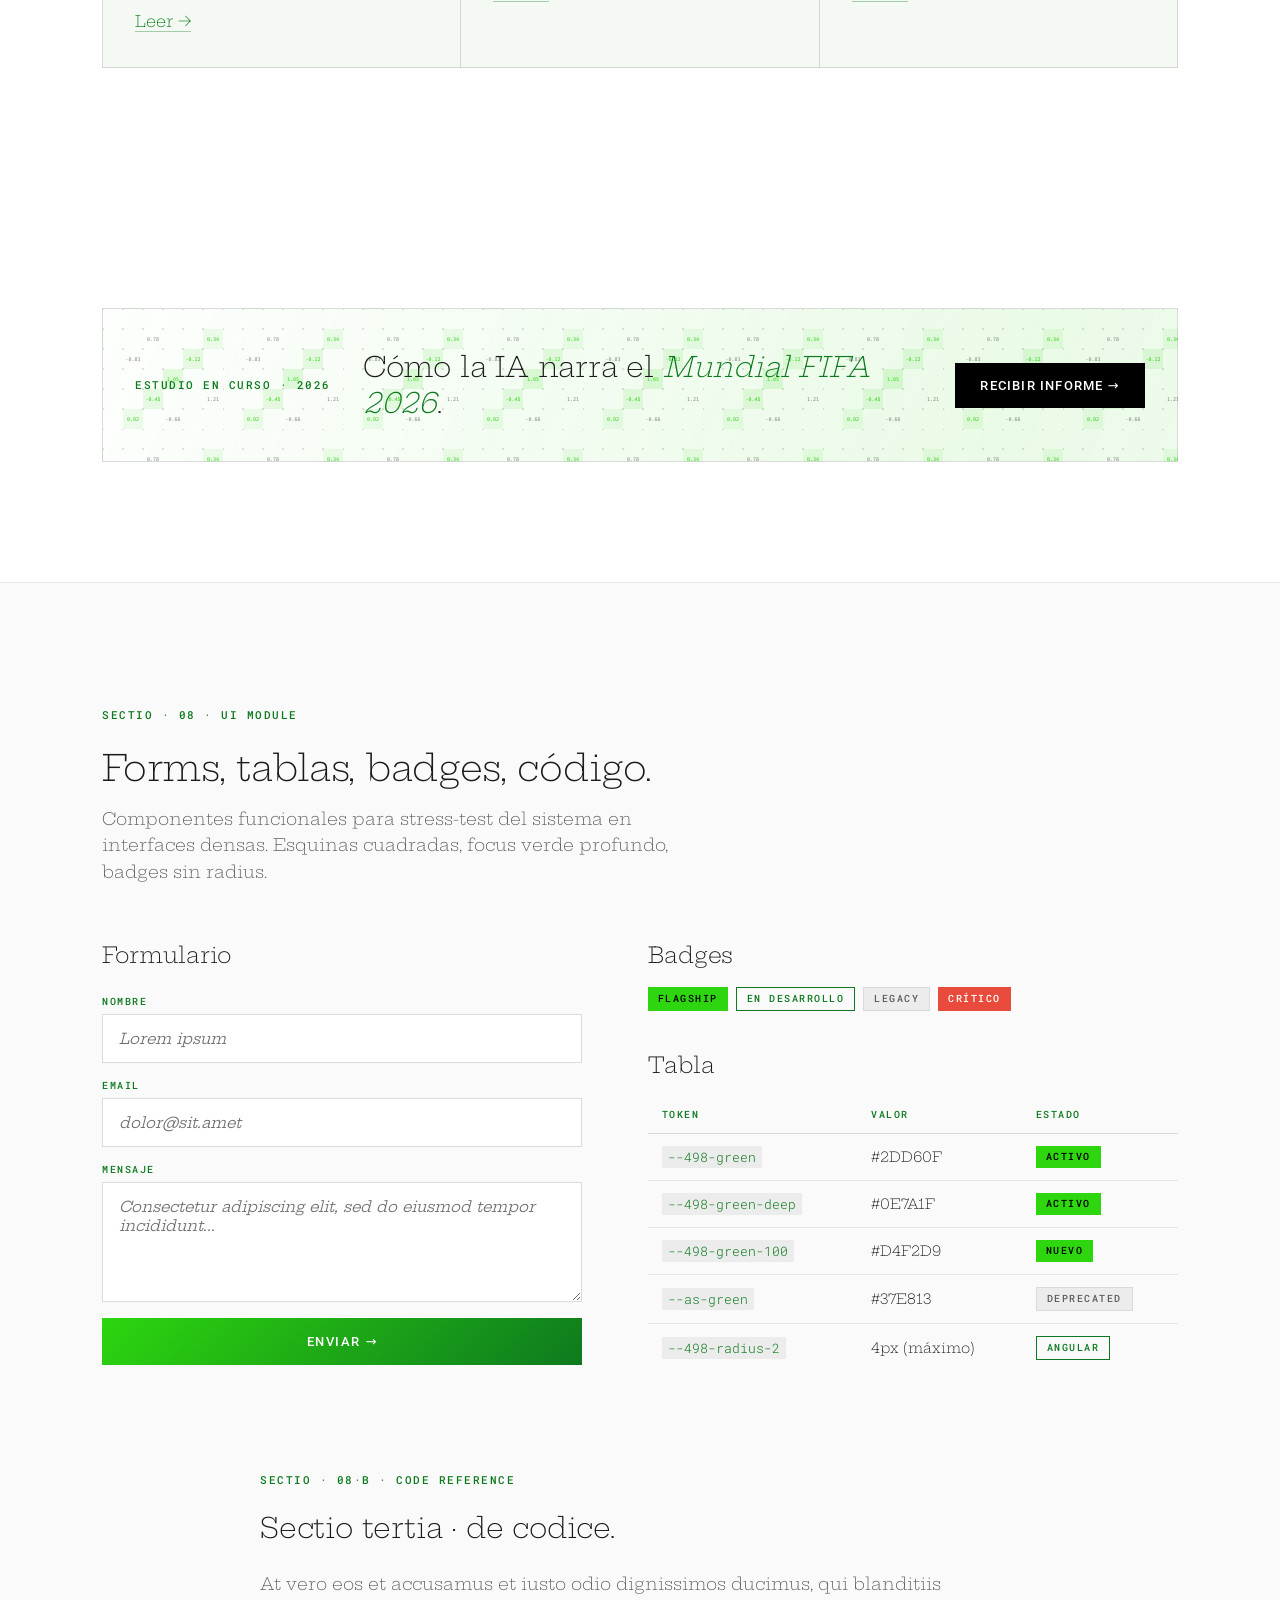
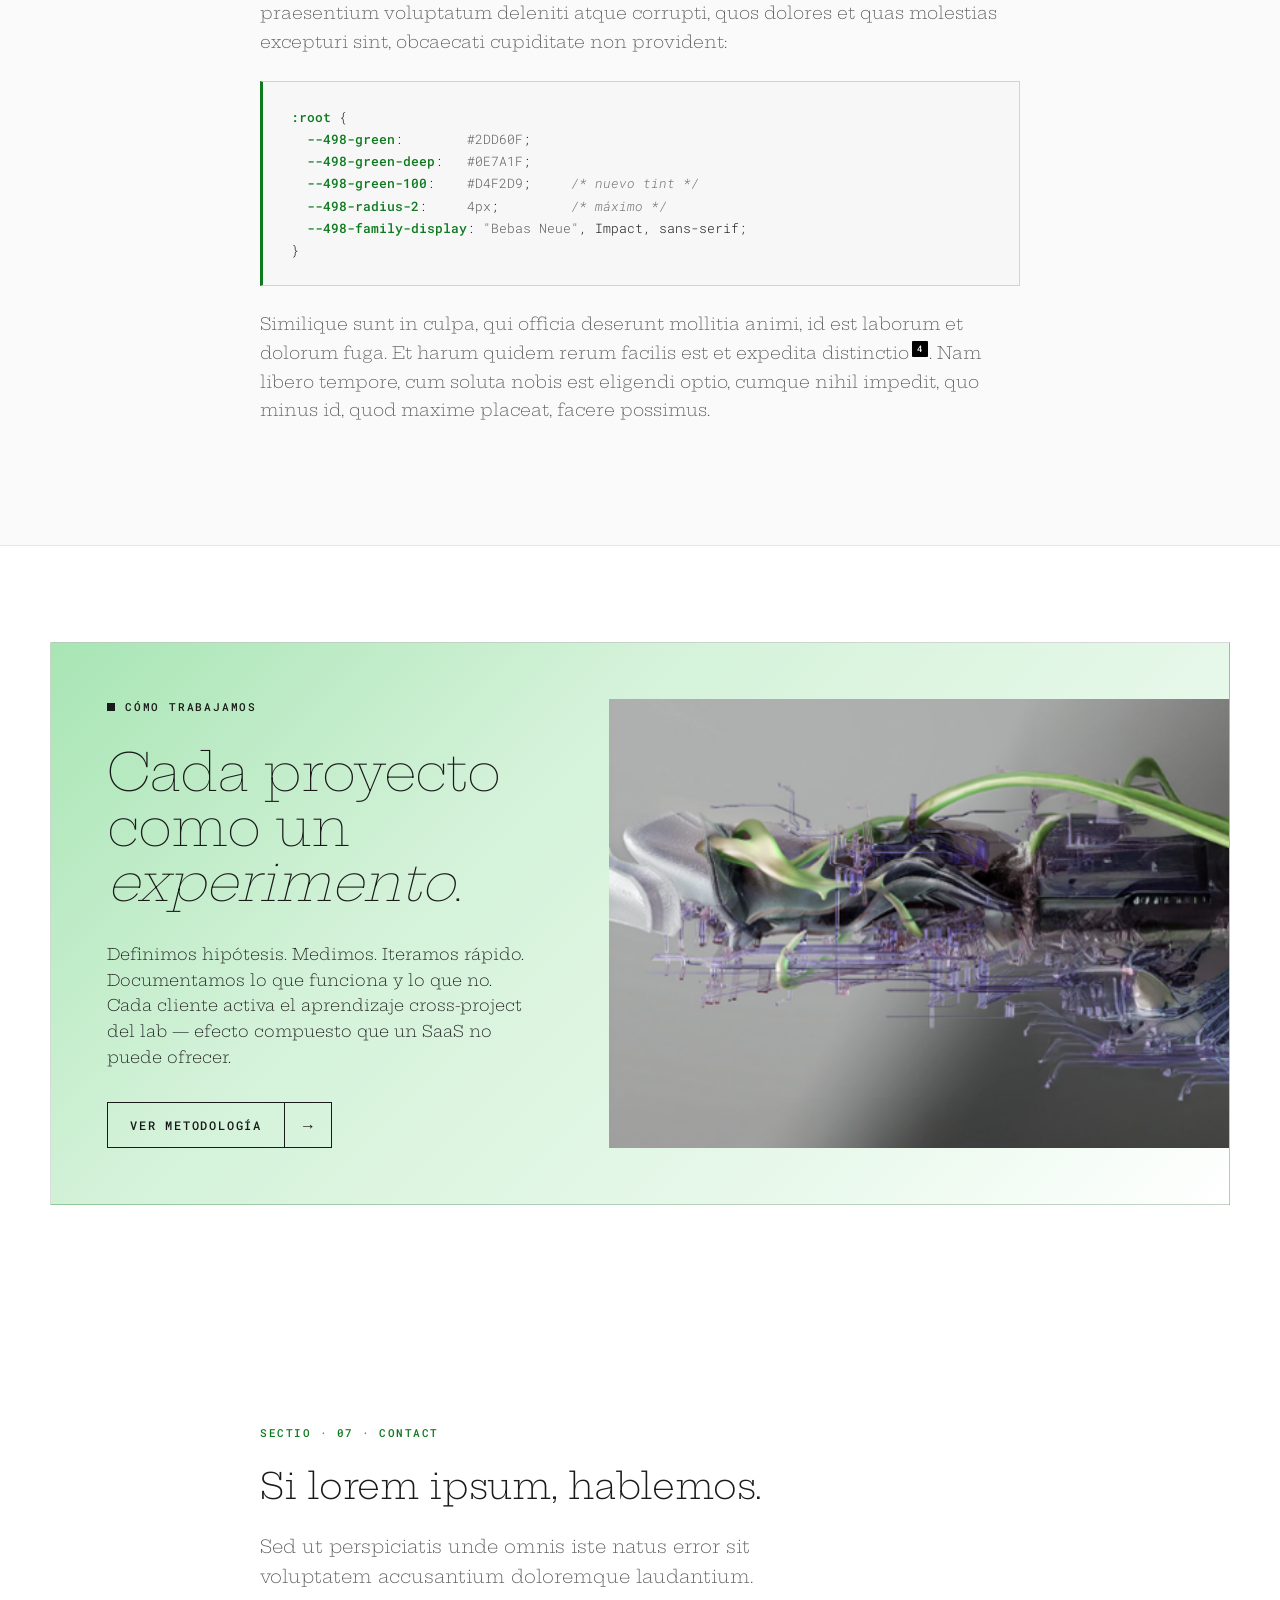
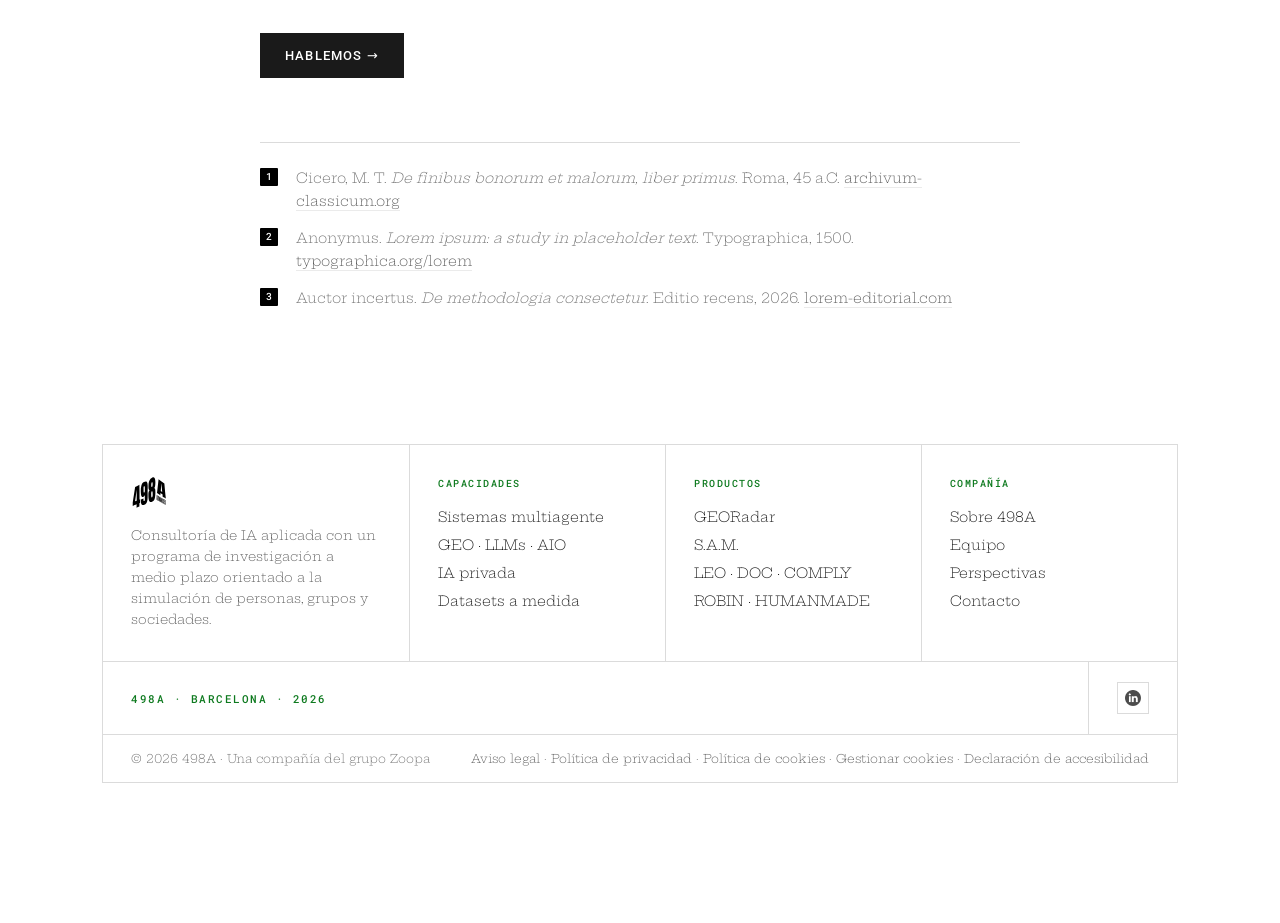
==== commit 07731521: "fix · cookie modal/banner ahora respetan [hidden] · footer ya no queda tapado Bug: el CSS de .cookie" ====
--- a/498Adesign/playground.html
+++ b/498Adesign/playground.html
@@ -1723,6 +1723,13 @@
     border-top: 1px solid var(--pg-text);
     box-shadow: 0 -8px 32px rgba(0,0,0,.12);
   }
+  .cookie-banner[hidden] { display: none !important; }
+  /* Cuando el banner está visible, el body recibe padding-bottom para que
+     el footer no quede tapado · clase añadida por JS */
+  body.has-cookie-banner { padding-bottom: 140px; }
+  @media (max-width: 720px) {
+    body.has-cookie-banner { padding-bottom: 220px; }
+  }
   .cookie-banner__inner {
     display: grid; grid-template-columns: 1fr auto;
     gap: 32px; align-items: center;
@@ -1762,6 +1769,7 @@
     display: flex; align-items: center; justify-content: center;
     padding: 20px;
   }
+  .cookie-modal[hidden] { display: none !important; }
   .cookie-modal__backdrop {
     position: absolute; inset: 0;
     background: rgba(0,0,0,.45);
@@ -3032,8 +3040,14 @@
       else if (!e.shiftKey && document.activeElement === last) { e.preventDefault(); first.focus(); }
     }
 
-    function showBanner() { banner.hidden = false; }
-    function hideBanner() { banner.hidden = true; }
+    function showBanner() {
+      banner.hidden = false;
+      document.body.classList.add('has-cookie-banner');
+    }
+    function hideBanner() {
+      banner.hidden = true;
+      document.body.classList.remove('has-cookie-banner');
+    }
     function openModal() {
       // Recuerda quién lanzó el modal para devolver el focus al cerrar
       lastTrigger = document.activeElement;
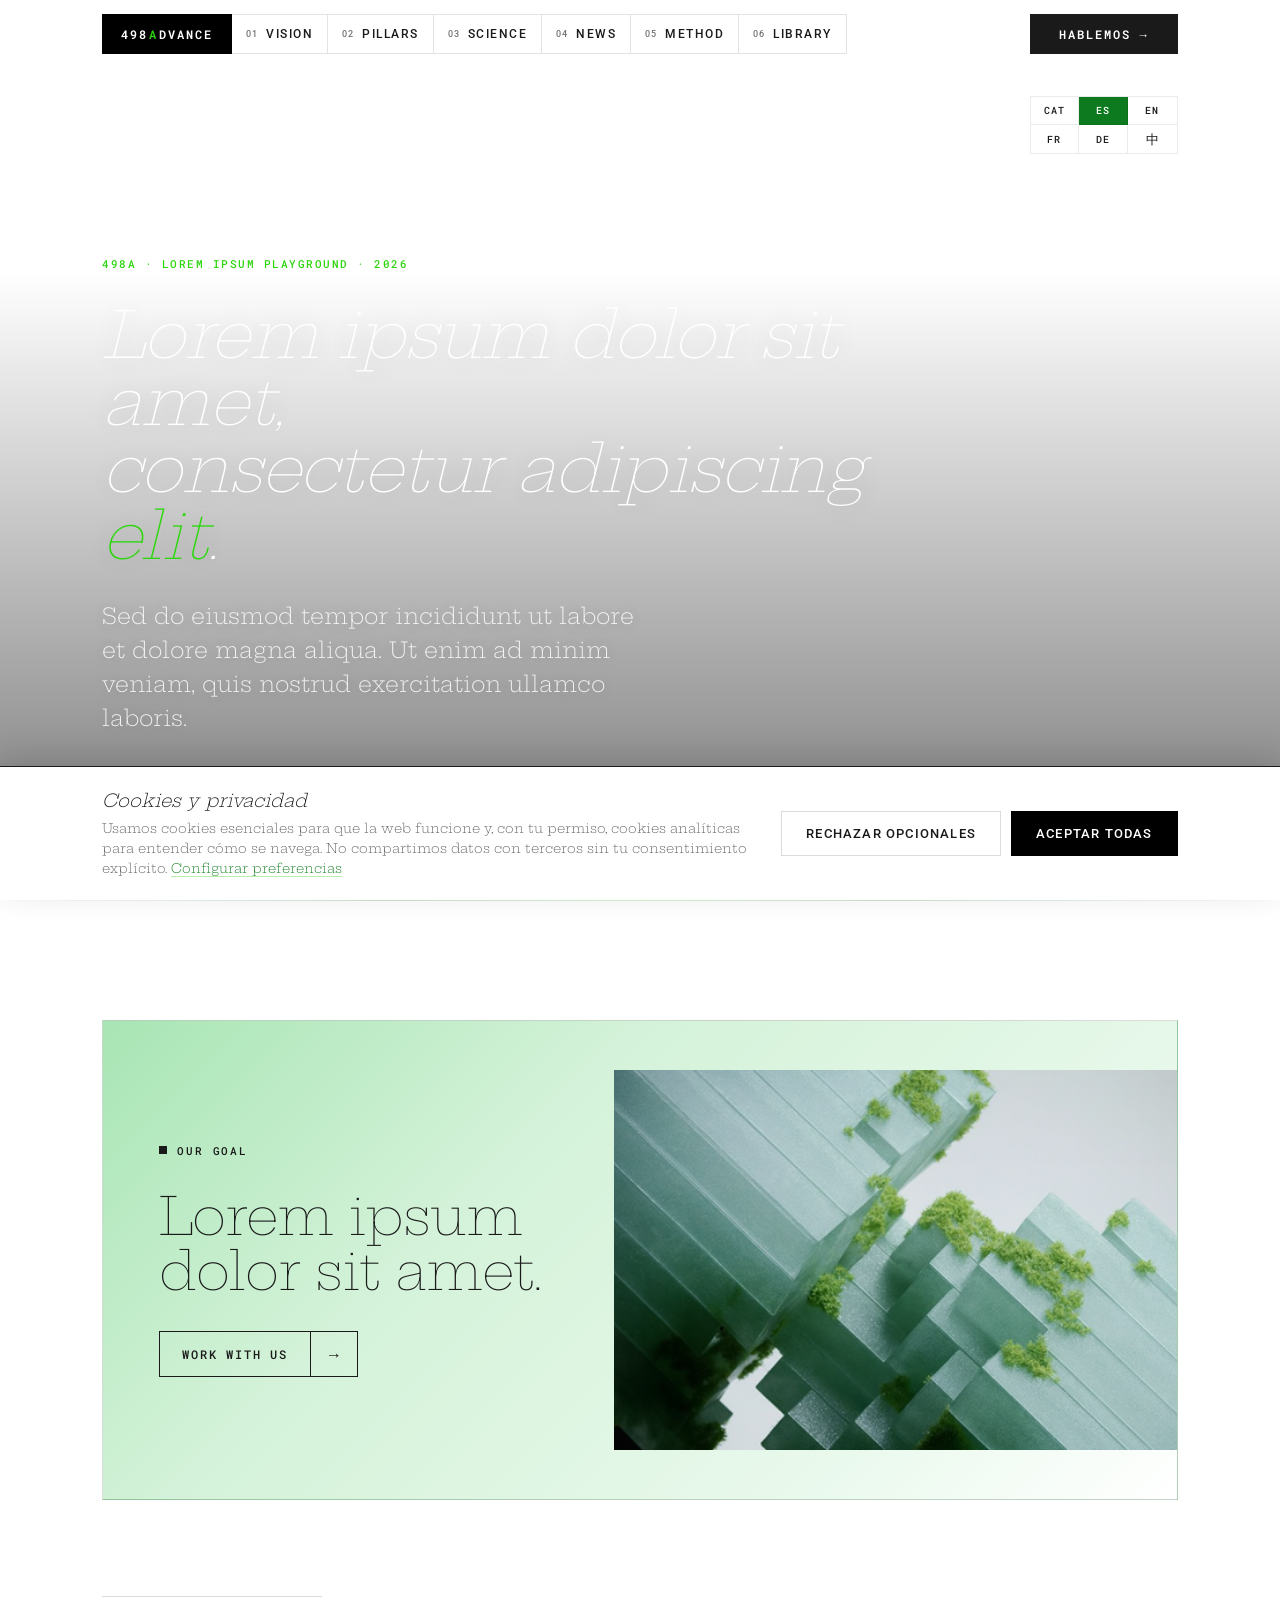
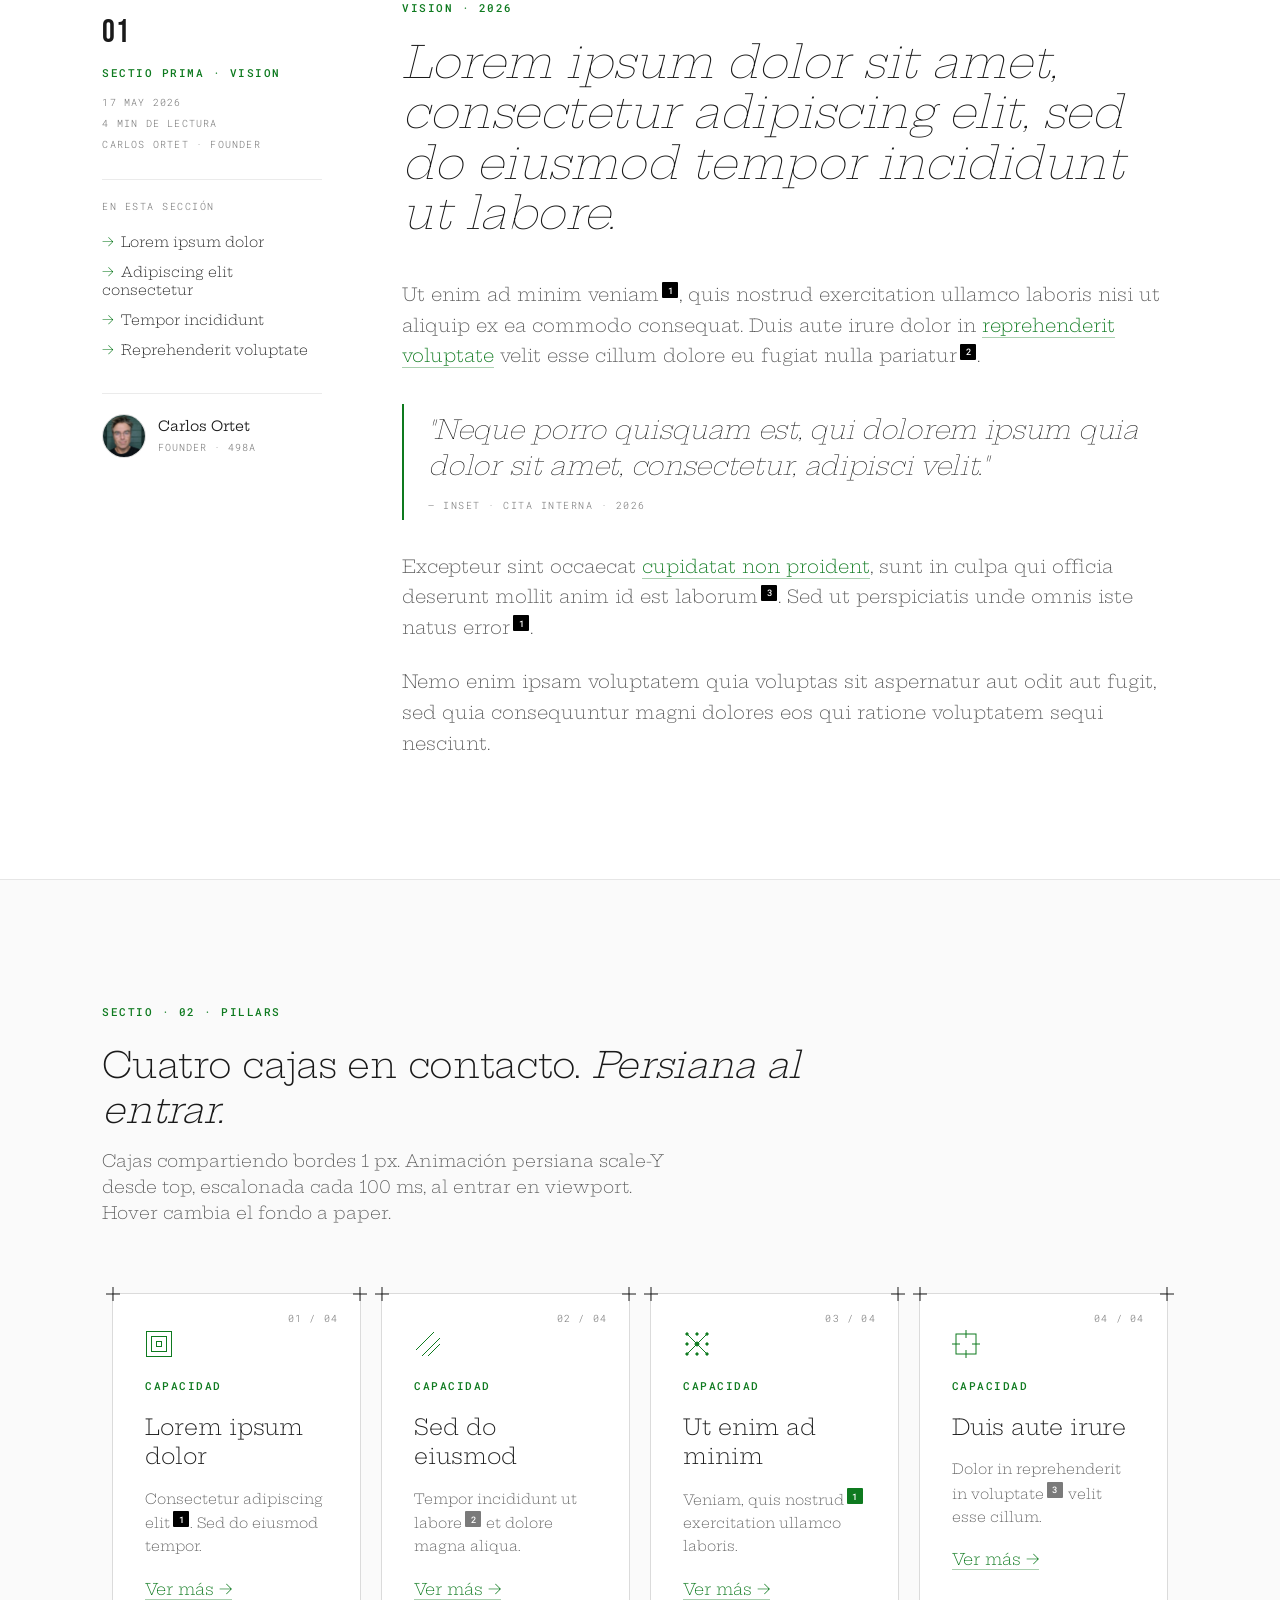
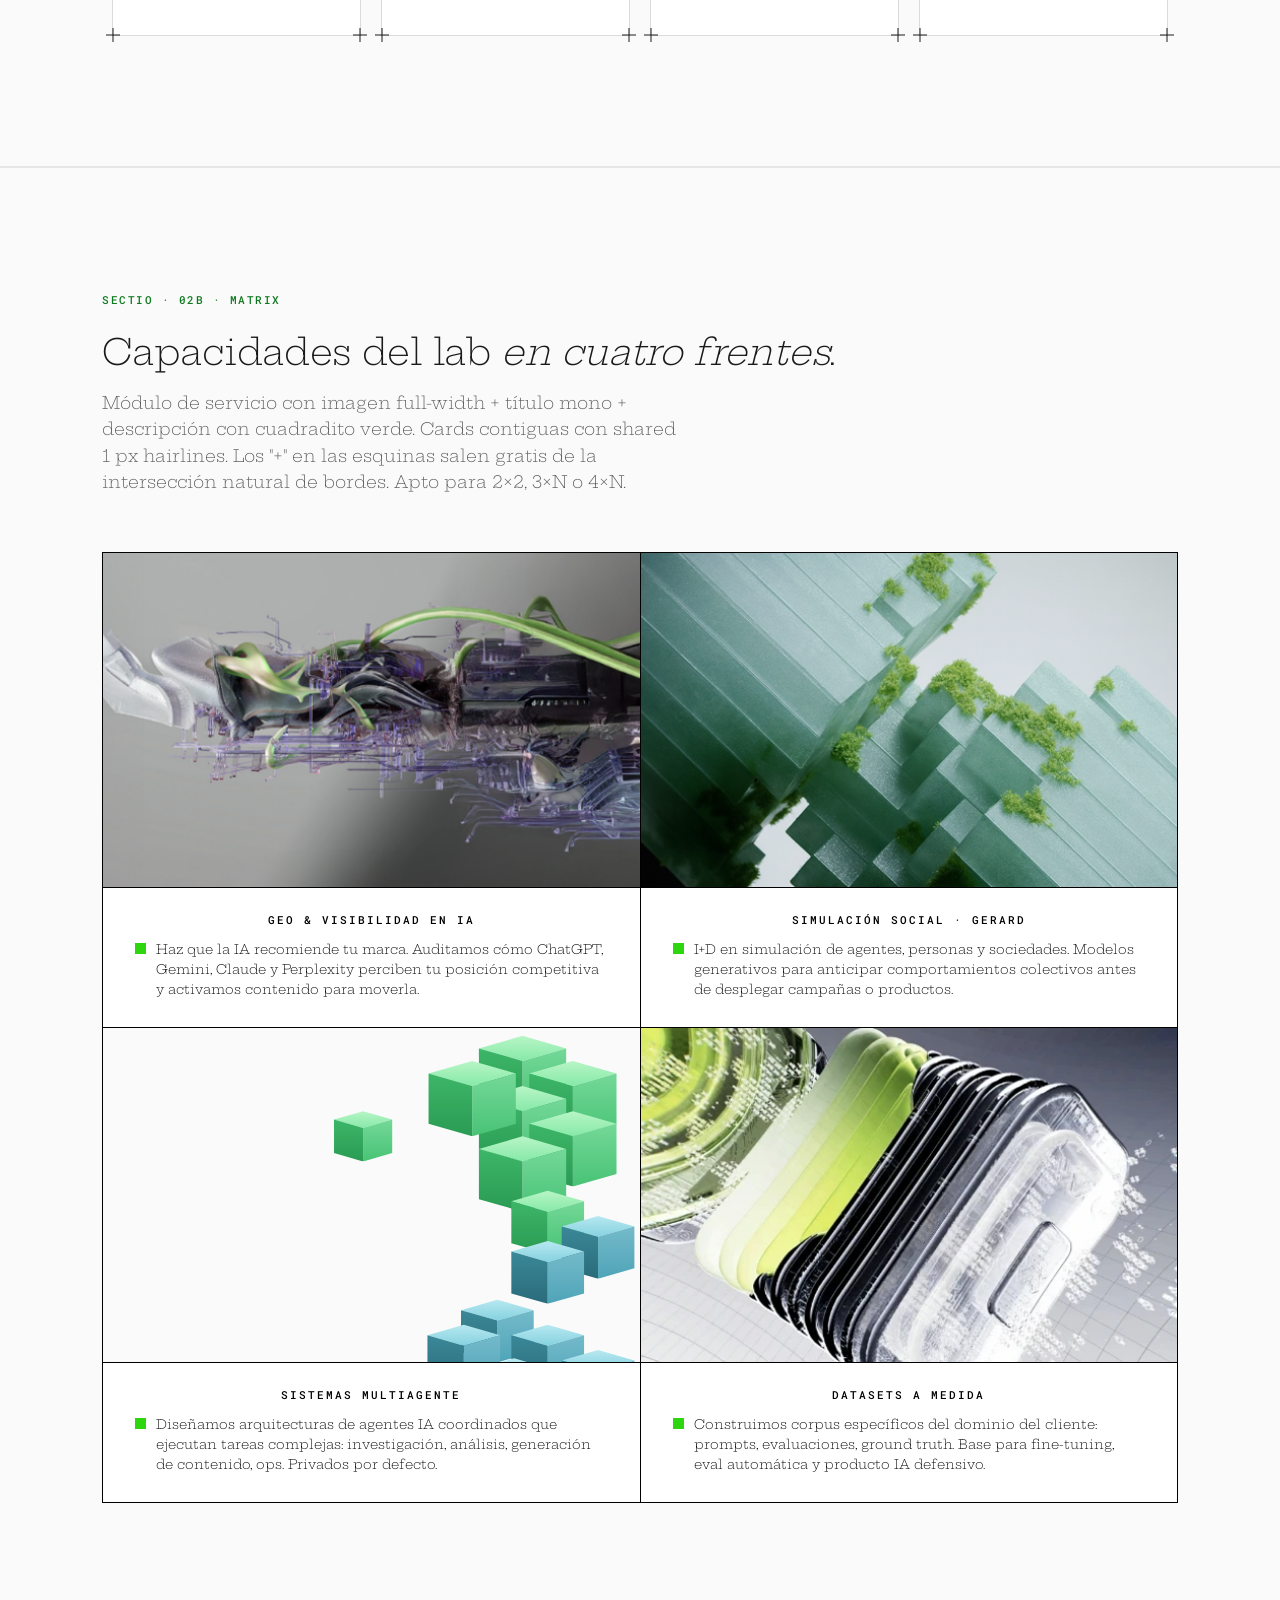
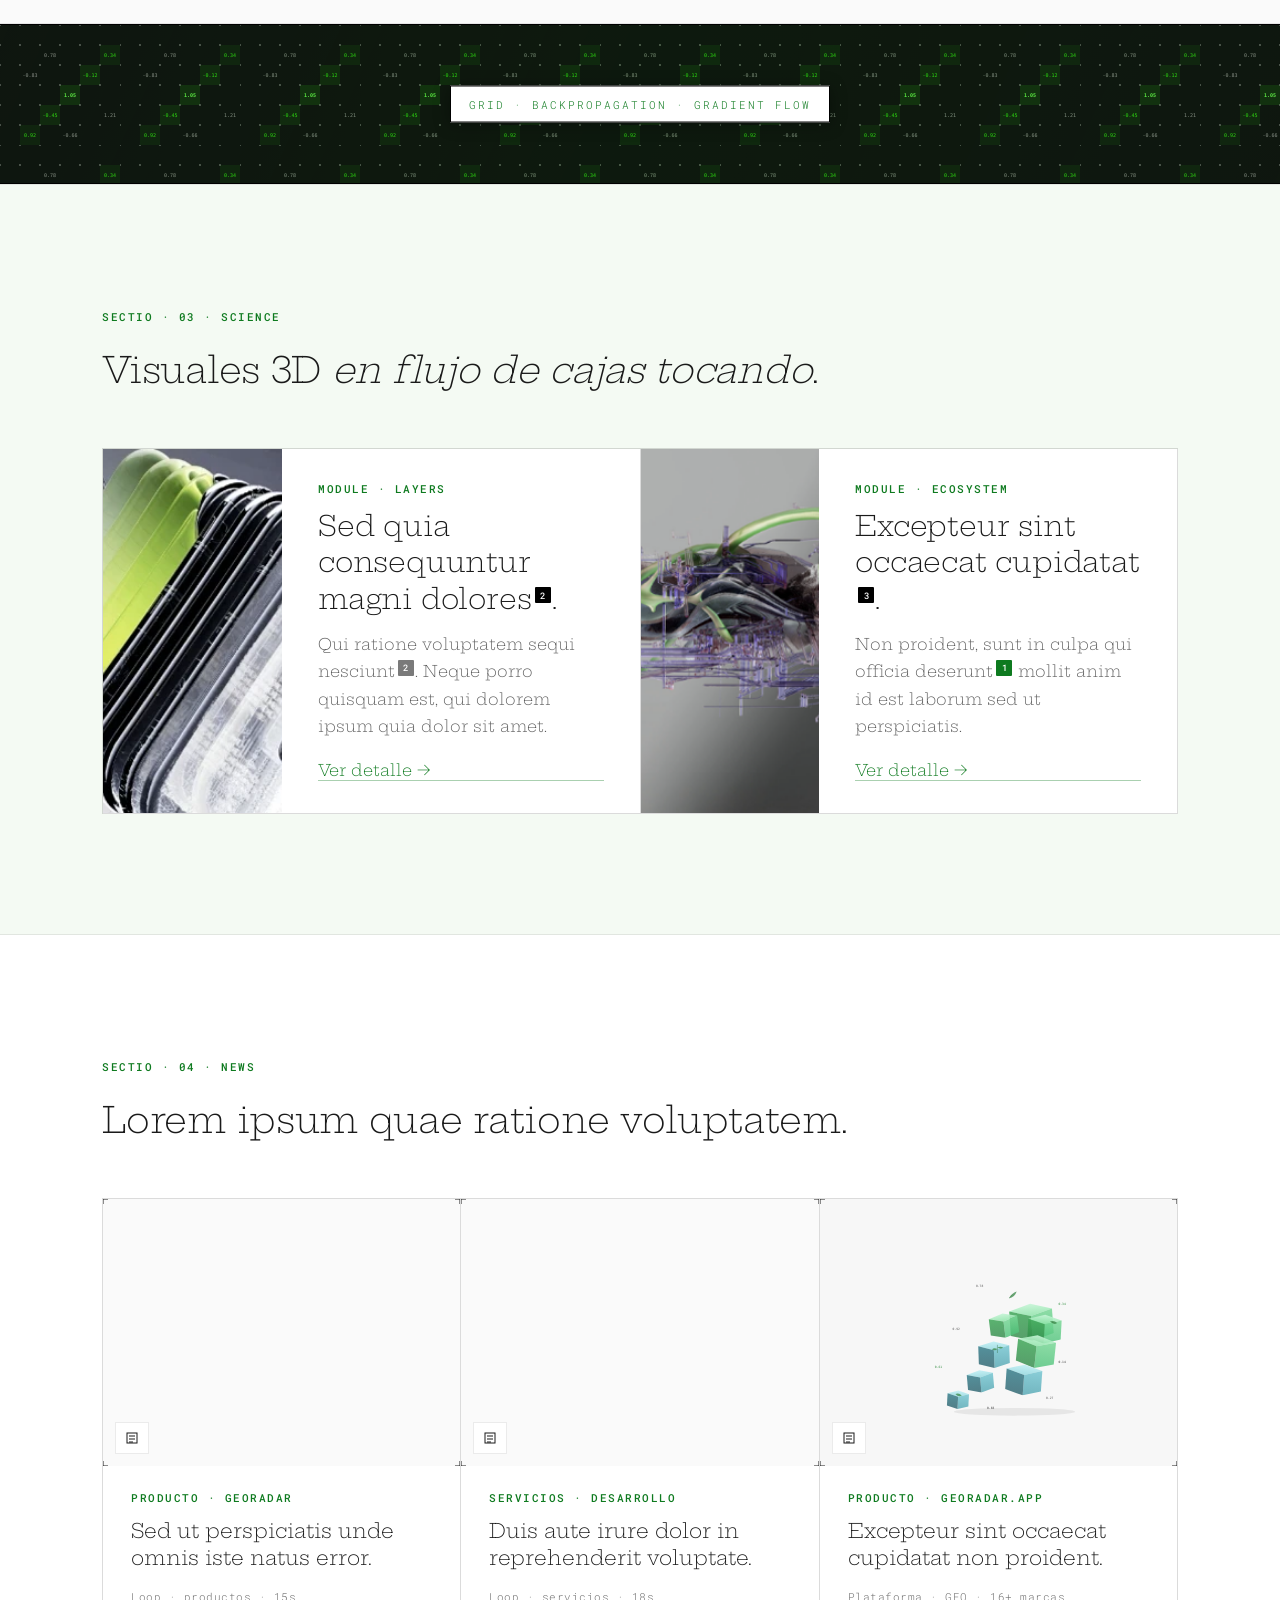
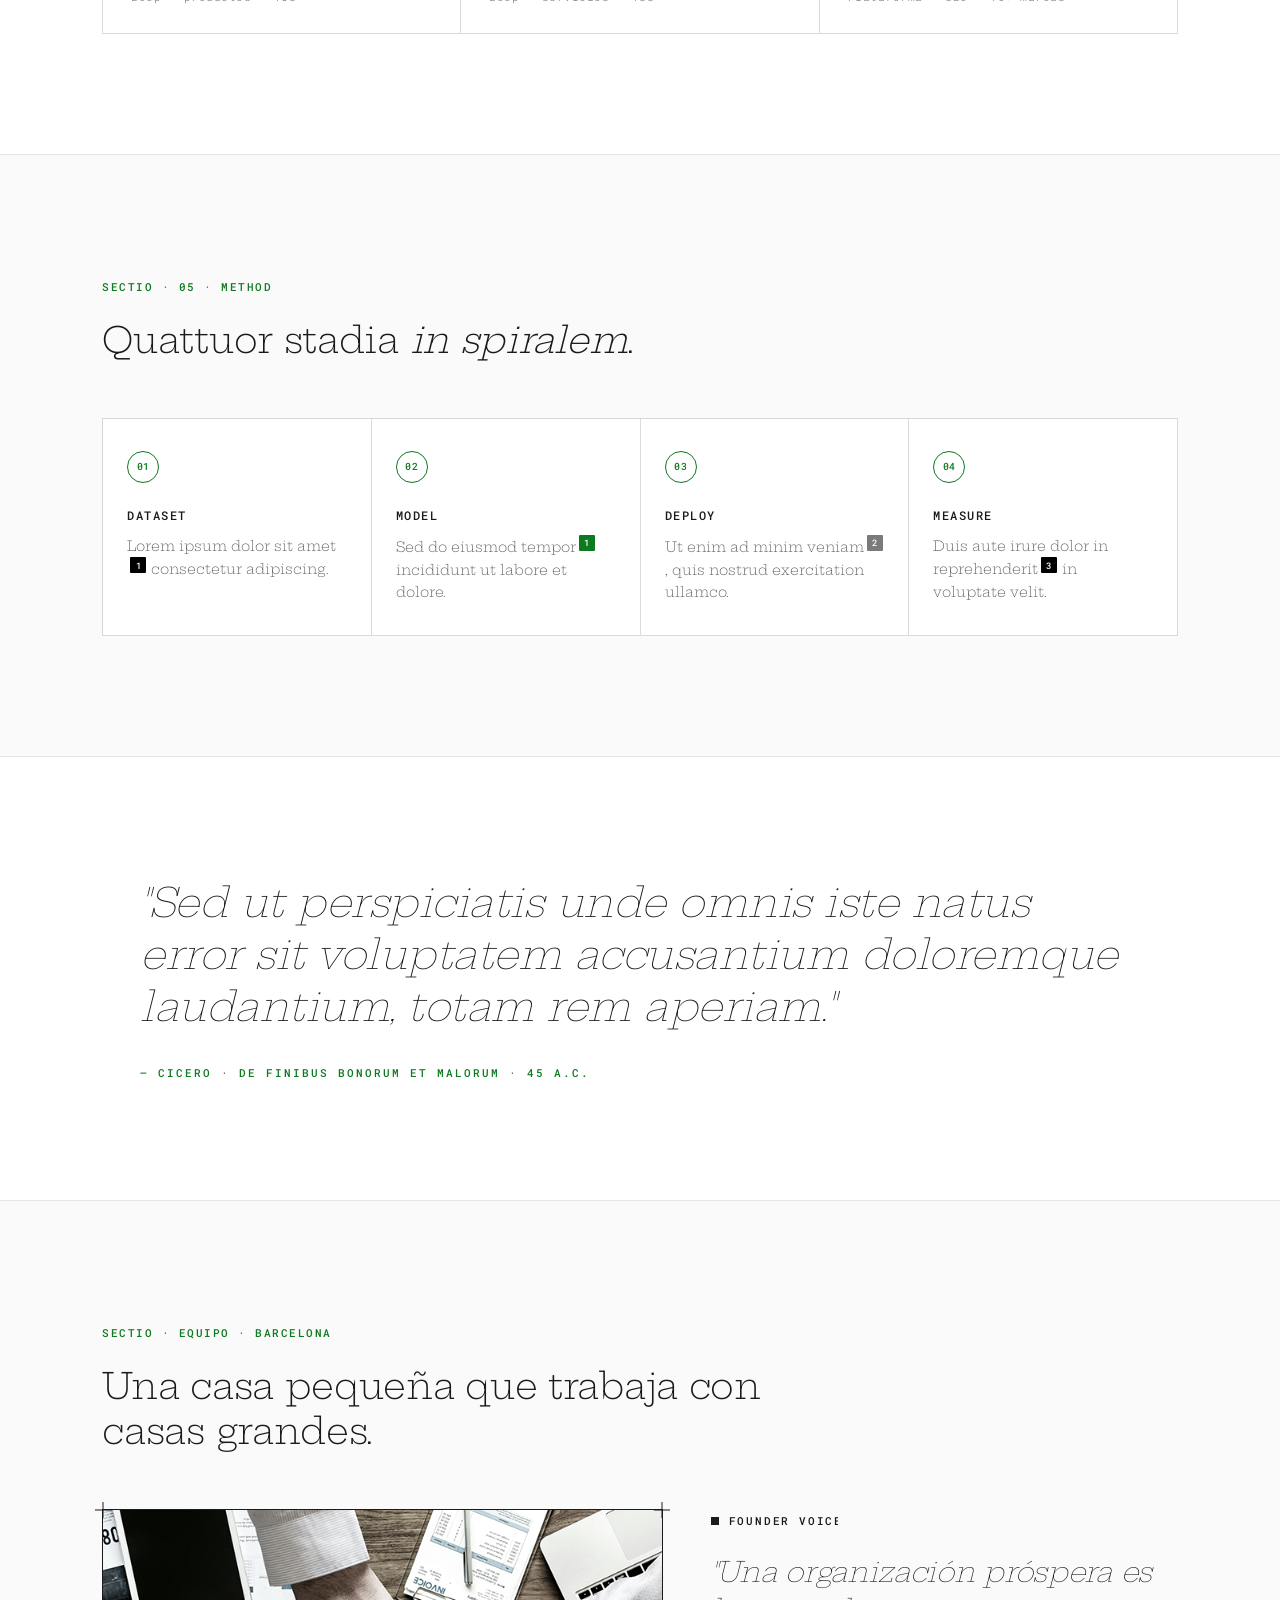
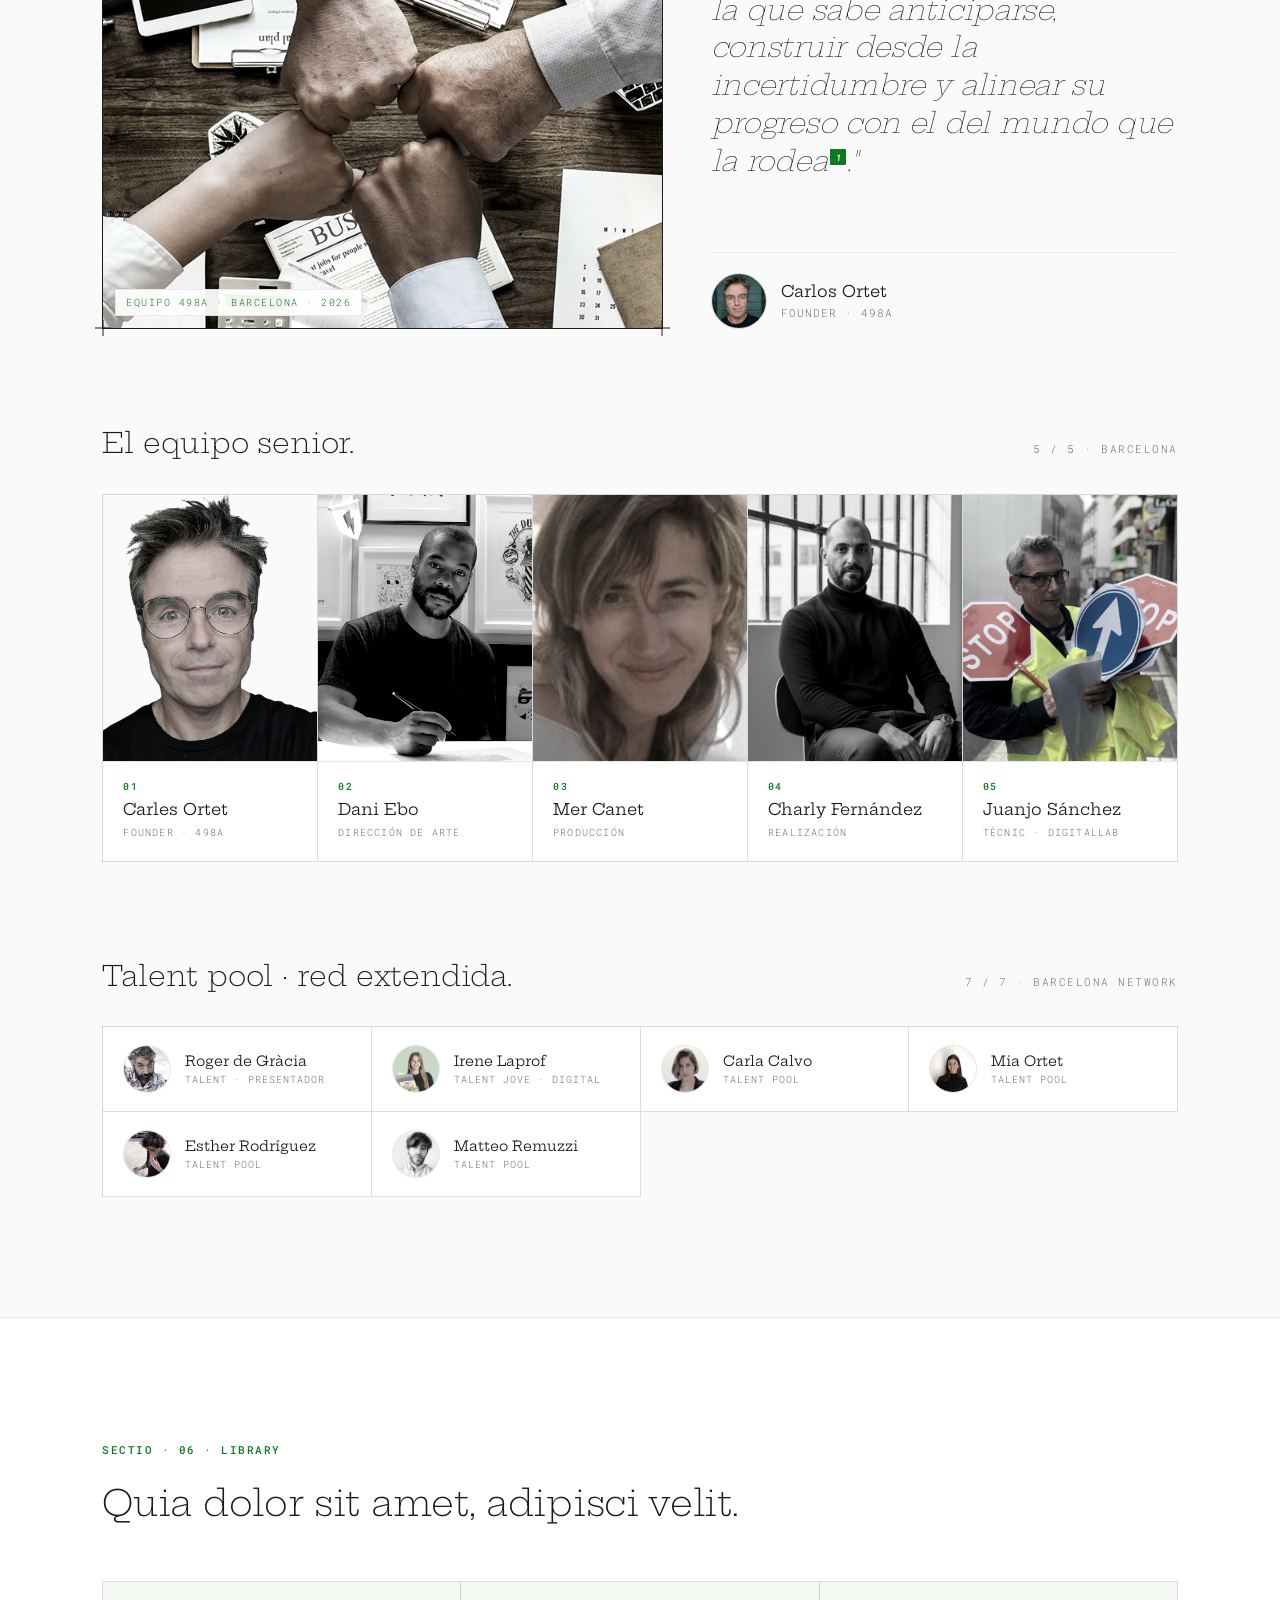
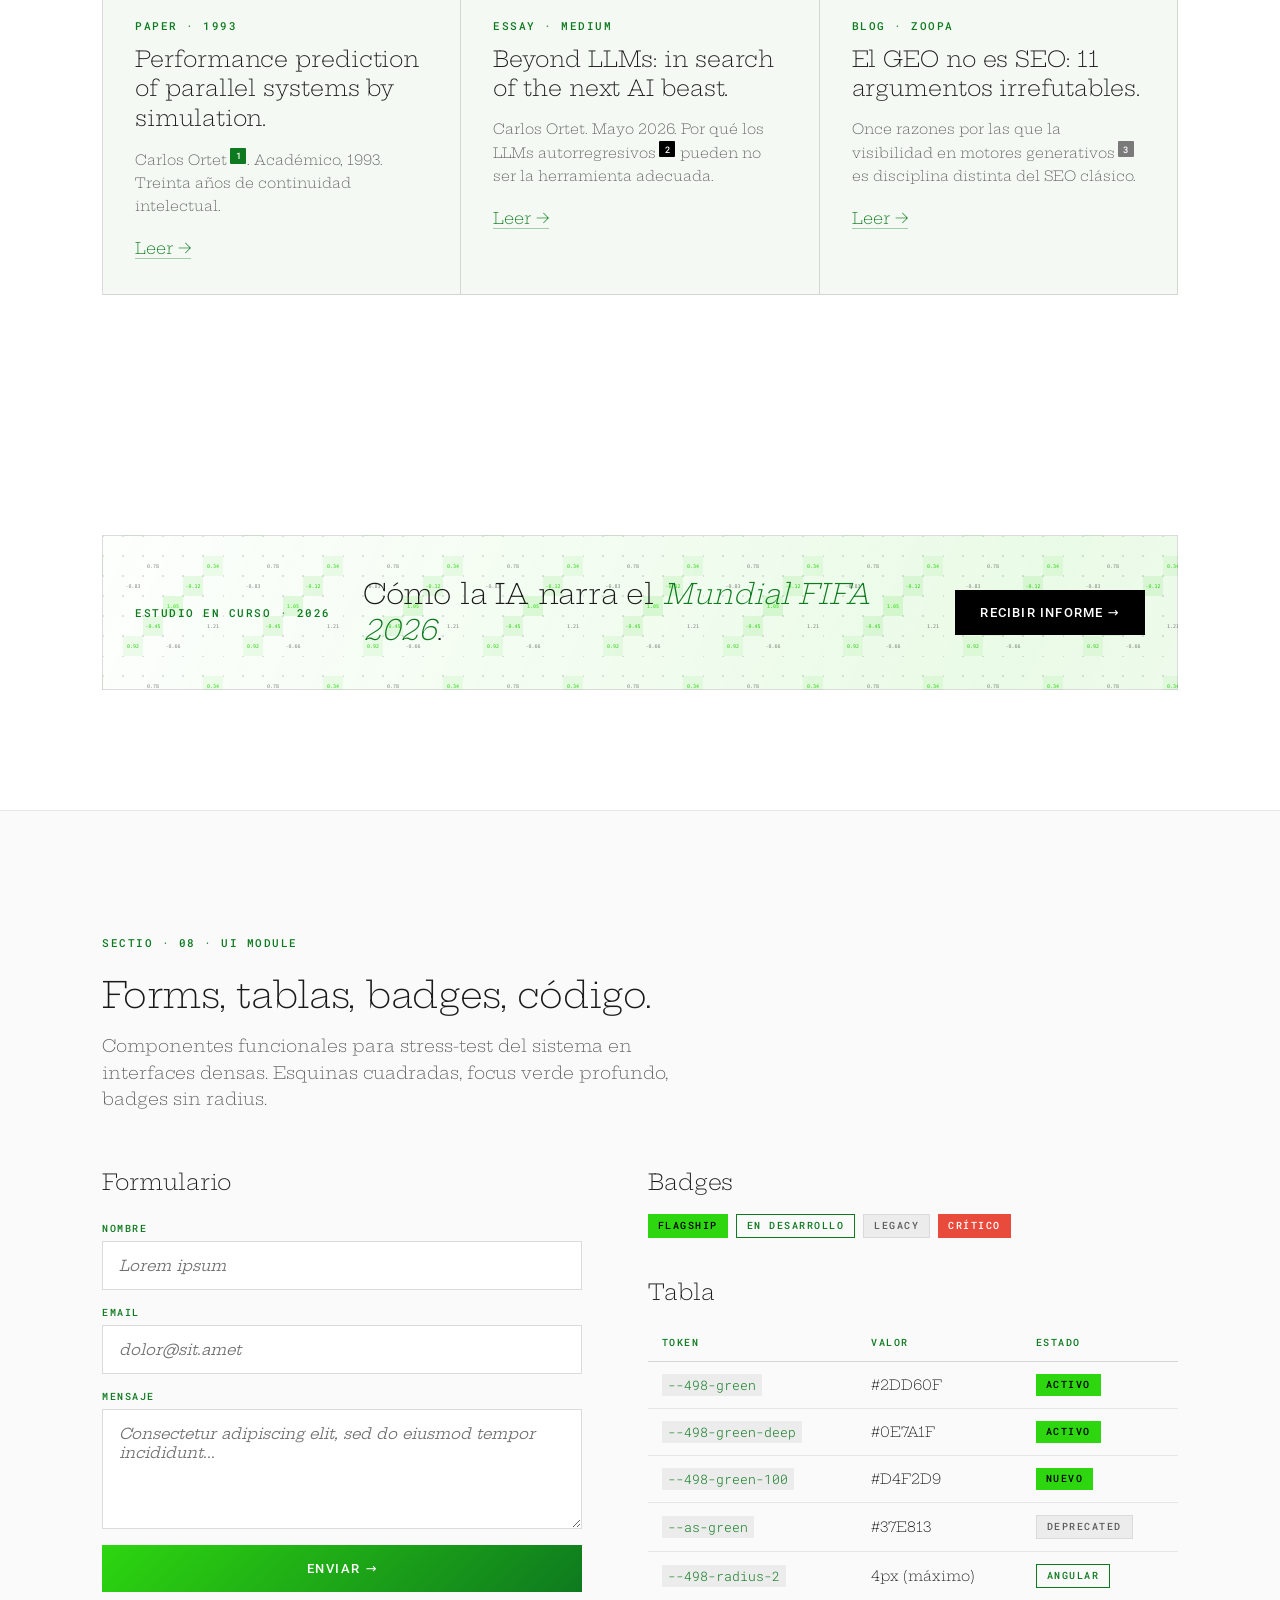
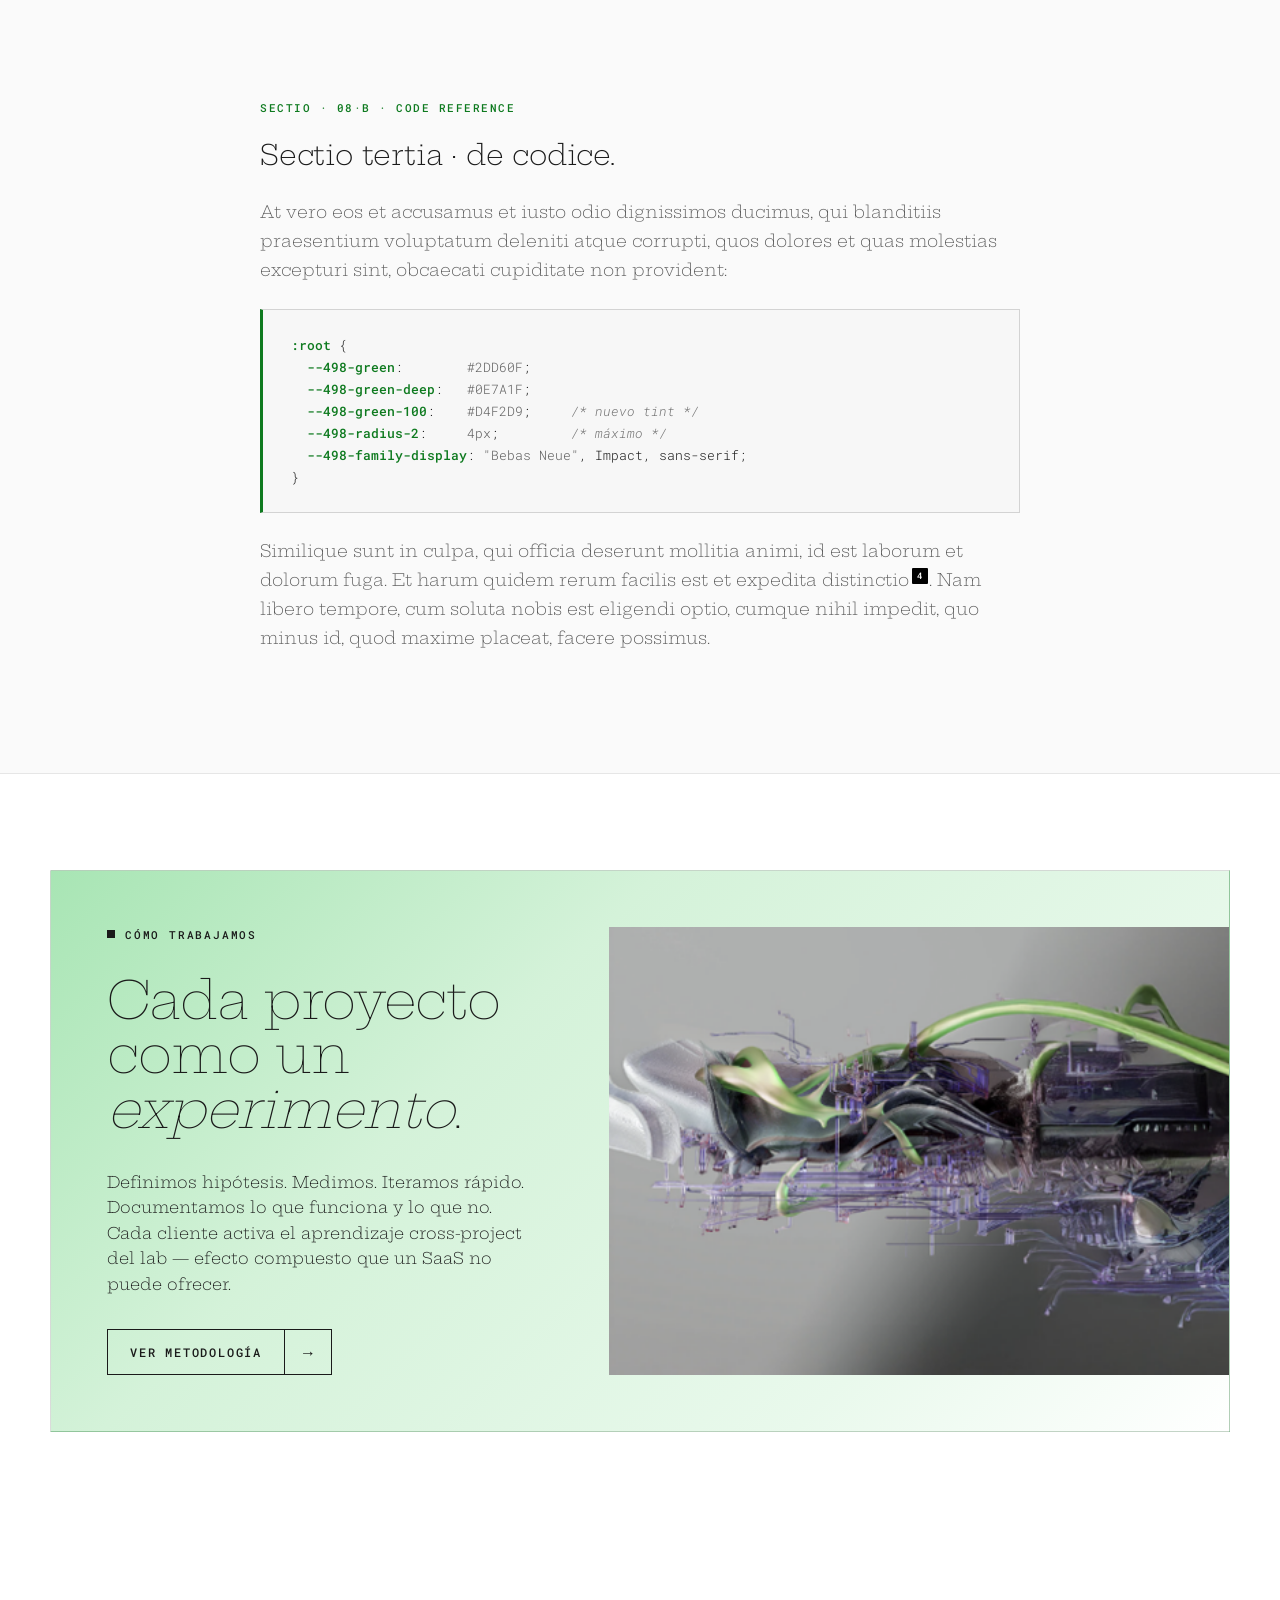
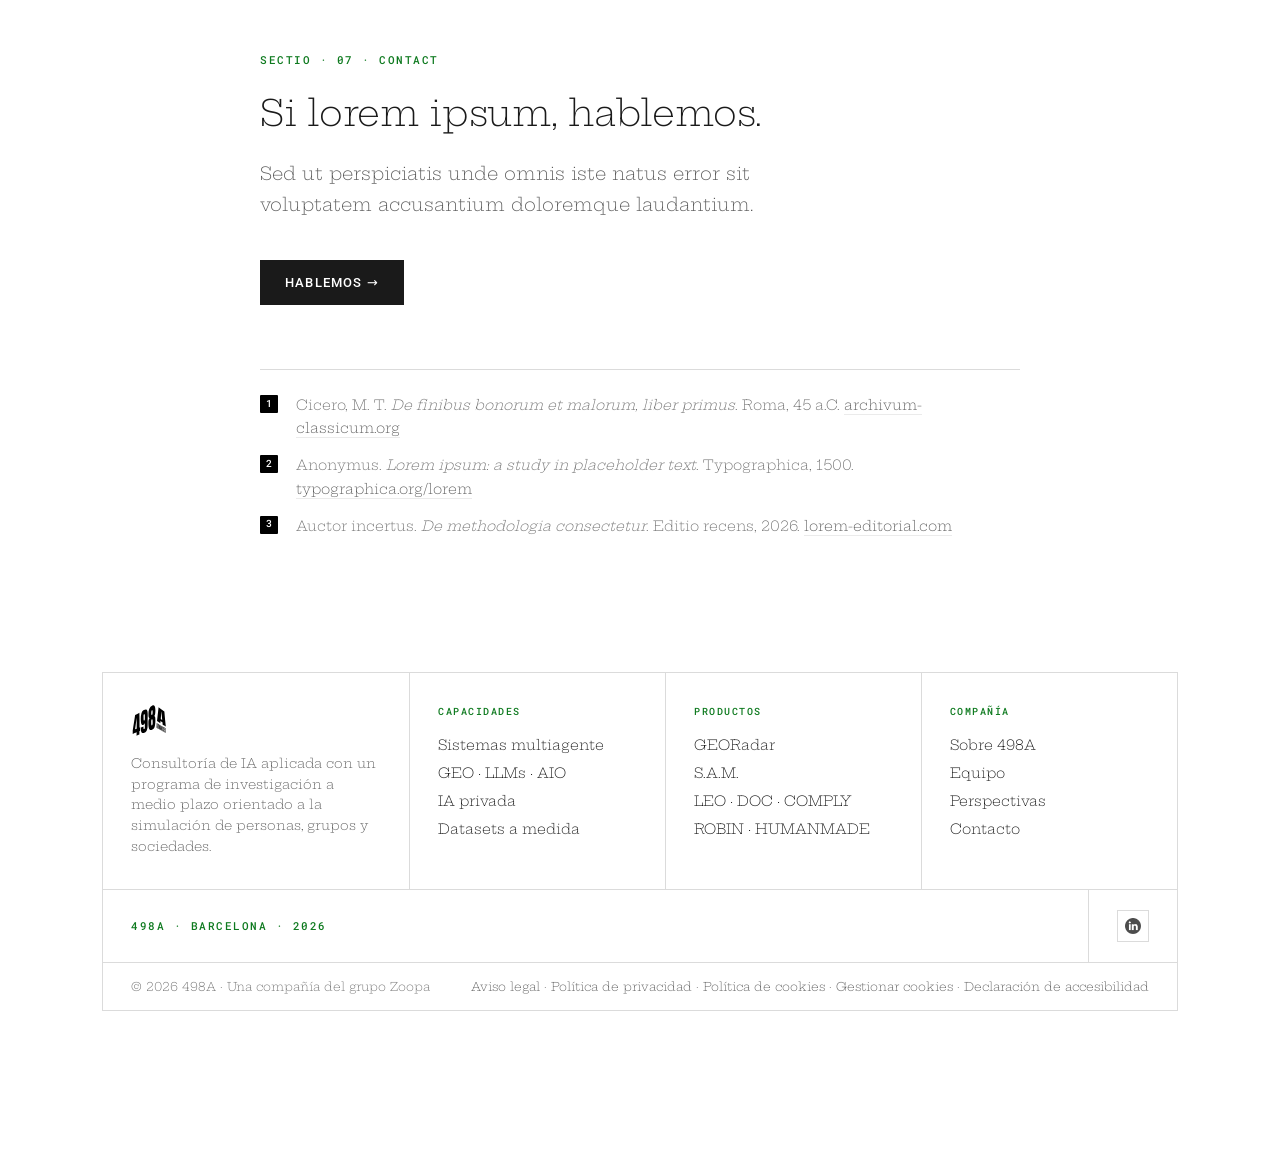
==== commit 018b97d1: "design system · módulo service-cards · grid 498as.com con imagen full-width Reemplaza Sectio 02b del" ====
--- a/498Adesign/playground.html
+++ b/498Adesign/playground.html
@@ -816,6 +816,96 @@
   @media (max-width: 600px) {
     .box-collection--periodic.box-collection--4 { grid-template-columns: repeat(2, 1fr); }
     .periodic__symbol { font-size: 42px; }
+  }
+
+  /* ===================================================================
+     VARIANTE SERVICE-CARDS · grid arquitectónico tipo 498as.com
+     Cards más grandes con: imagen full-width arriba · divider horizontal ·
+     título mono UPPER centrado · cuadradito verde + descripción.
+     Hairlines compartidos con técnica gap+background.
+
+     Uso: secciones de servicios o capacidades donde la imagen lleva peso.
+     Para inventarios atómicos pequeños usar .box-collection--periodic.
+     =================================================================== */
+  .box-collection--service-cards {
+    background: var(--498-black);            /* hairlines via gap */
+    gap: 1px;
+    padding: 1px;
+    border: 0;
+    overflow: visible;
+  }
+  .box-collection--service-cards > * {
+    background: var(--498-white);
+    display: flex;
+    flex-direction: column;
+    padding: 0 !important;
+    border: 0 !important;
+    overflow: hidden;
+    transition: background .2s;
+  }
+  .box-collection--service-cards > *:hover {
+    background: var(--498-green-50);
+  }
+
+  /* Imagen · full-width del card · aspect-ratio fijo · divider abajo */
+  .service-card__image {
+    width: 100%;
+    aspect-ratio: 16 / 10;
+    overflow: hidden;
+    border-bottom: 1px solid var(--498-black);
+    background: var(--pg-paper);
+  }
+  .service-card__image img {
+    width: 100%;
+    height: 100%;
+    object-fit: cover;
+    display: block;
+  }
+
+  /* Título · mono UPPER pequeño · centrado · debajo de imagen */
+  .service-card__title {
+    padding: 24px 32px 12px;
+    text-align: center;
+    font-family: var(--498-family-mono);
+    font-size: 11px;
+    letter-spacing: 2px;
+    text-transform: uppercase;
+    font-weight: 500;
+    color: var(--498-black);
+    margin: 0;
+  }
+
+  /* Descripción · cuadradito verde a la izquierda + texto · padding lateral generoso */
+  .service-card__desc {
+    padding: 0 32px 28px;
+    font-family: var(--498-family-body);
+    font-weight: 300;
+    font-size: 13px;
+    line-height: 1.55;
+    color: var(--498-black);
+    margin: 0;
+    display: flex;
+    align-items: flex-start;
+    gap: 10px;
+  }
+  .service-card__desc::before {
+    content: "";
+    display: inline-block;
+    flex-shrink: 0;
+    width: 11px;
+    height: 11px;
+    background: var(--498-green);
+    margin-top: 4px;
+  }
+
+  /* Responsive · 4 cols → 2 cols (mantenemos 2×2 deseable en tablet) → 1 col */
+  @media (max-width: 900px) {
+    .box-collection--service-cards.box-collection--4 { grid-template-columns: repeat(2, 1fr); }
+    .box-collection--service-cards.box-collection--2 { grid-template-columns: 1fr; }
+  }
+  @media (max-width: 600px) {
+    .box-collection--service-cards.box-collection--4 { grid-template-columns: 1fr; }
+    .service-card__image { aspect-ratio: 16 / 9; }
   }
 
   .box-collection--frame-cross > *:hover::before {
@@ -2126,93 +2216,70 @@
 </section>
 
 <!-- =================================================================
-     CAPABILITIES MATRIX · grid arquitectónico tipo tabla periódica
-     Demuestra el módulo box-collection--periodic
+     SERVICE CARDS · grid arquitectónico tipo 498as.com (2×2)
+     Demuestra el módulo box-collection--service-cards
      ================================================================= -->
 <section id="matrix" class="section-paper">
   <div class="section-title-block">
     <span class="eyebrow">Sectio · 02b · Matrix</span>
-    <h2 class="ed-display-3">Tabla periódica de <em>capacidades</em>.</h2>
+    <h2 class="ed-display-3">Capacidades del lab <em>en cuatro frentes</em>.</h2>
     <p>
-      Módulo arquitectónico para mostrar el inventario completo del lab como tabla.
-      Cells contiguas con shared borders 1&nbsp;px black. Cada celda con estructura fija
-      (número · símbolo · descripción). Bordes interiores se cruzan formando "+" naturales.
-      Algunas celdas vacías como placeholder de expansión.
+      Módulo de servicio con imagen full-width + título mono + descripción con cuadradito verde.
+      Cards contiguas con shared 1&nbsp;px hairlines. Los "+" en las esquinas salen
+      gratis de la intersección natural de bordes. Apto para 2×2, 3×N o 4×N.
     </p>
   </div>
 
-  <div class="box-collection box-collection--4 box-collection--periodic">
+  <div class="box-collection box-collection--2 box-collection--service-cards">
+
     <article class="box">
-      <div class="periodic__meta">
-        <span class="periodic__num">01</span>
-        <span class="periodic__tag">Lab</span>
+      <div class="service-card__image">
+        <img src="assets/visuals/data-network.webp" alt="Red de menciones de marca distribuidas en motores de IA">
       </div>
-      <div class="periodic__symbol">GEO</div>
-      <div class="periodic__divider" aria-hidden="true"></div>
-      <p class="periodic__desc">GEO · Generative Engine Optimization</p>
+      <h3 class="service-card__title">GEO &amp; Visibilidad en IA</h3>
+      <p class="service-card__desc">
+        Haz que la IA recomiende tu marca. Auditamos cómo ChatGPT, Gemini, Claude
+        y Perplexity perciben tu posición competitiva y activamos contenido para
+        moverla.
+      </p>
     </article>
 
     <article class="box">
-      <div class="periodic__meta">
-        <span class="periodic__num">02</span>
-        <span class="periodic__tag">Lab</span>
+      <div class="service-card__image">
+        <img src="assets/visuals/green-architecture.webp" alt="Arquitectura sintética generada · simulación de entornos">
       </div>
-      <div class="periodic__symbol">MAS</div>
-      <div class="periodic__divider" aria-hidden="true"></div>
-      <p class="periodic__desc">Sistemas multiagente</p>
+      <h3 class="service-card__title">Simulación social · Gerard</h3>
+      <p class="service-card__desc">
+        I+D en simulación de agentes, personas y sociedades. Modelos generativos
+        para anticipar comportamientos colectivos antes de desplegar campañas
+        o productos.
+      </p>
     </article>
 
     <article class="box">
-      <div class="periodic__meta">
-        <span class="periodic__num">03</span>
-        <span class="periodic__tag">R+D</span>
+      <div class="service-card__image">
+        <img src="assets/visuals/isometric-cubes.svg" alt="Cubos isométricos · agentes coordinados">
       </div>
-      <div class="periodic__symbol">SIM</div>
-      <div class="periodic__divider" aria-hidden="true"></div>
-      <p class="periodic__desc">Simulación social · Gerard</p>
+      <h3 class="service-card__title">Sistemas multiagente</h3>
+      <p class="service-card__desc">
+        Diseñamos arquitecturas de agentes IA coordinados que ejecutan tareas
+        complejas: investigación, análisis, generación de contenido, ops.
+        Privados por defecto.
+      </p>
     </article>
 
     <article class="box">
-      <div class="periodic__meta">
-        <span class="periodic__num">04</span>
-        <span class="periodic__tag">Prod</span>
+      <div class="service-card__image">
+        <img src="assets/visuals/stacked-layers.webp" alt="Capas de datos apiladas · datasets entrenables">
       </div>
-      <div class="periodic__symbol">RAD</div>
-      <div class="periodic__divider" aria-hidden="true"></div>
-      <p class="periodic__desc">GEORadar · brand visibility</p>
+      <h3 class="service-card__title">Datasets a medida</h3>
+      <p class="service-card__desc">
+        Construimos corpus específicos del dominio del cliente: prompts,
+        evaluaciones, ground truth. Base para fine-tuning, eval automática
+        y producto IA defensivo.
+      </p>
     </article>
 
-    <article class="box">
-      <div class="periodic__meta">
-        <span class="periodic__num">05</span>
-        <span class="periodic__tag">Prod</span>
-      </div>
-      <div class="periodic__symbol">SAM</div>
-      <div class="periodic__divider" aria-hidden="true"></div>
-      <p class="periodic__desc">Semantic Alignment Machine</p>
-    </article>
-
-    <article class="box">
-      <div class="periodic__meta">
-        <span class="periodic__num">06</span>
-        <span class="periodic__tag">Prod</span>
-      </div>
-      <div class="periodic__symbol">LEO</div>
-      <div class="periodic__divider" aria-hidden="true"></div>
-      <p class="periodic__desc">Content Factory multicanal</p>
-    </article>
-
-    <article class="box">
-      <div class="periodic__meta">
-        <span class="periodic__num">07</span>
-        <span class="periodic__tag">Lab</span>
-      </div>
-      <div class="periodic__symbol">PAT</div>
-      <div class="periodic__divider" aria-hidden="true"></div>
-      <p class="periodic__desc">Prompt Atlas · datasets</p>
-    </article>
-
-    <article class="box box--periodic-empty" aria-hidden="true"></article>
   </div>
 </section>
 
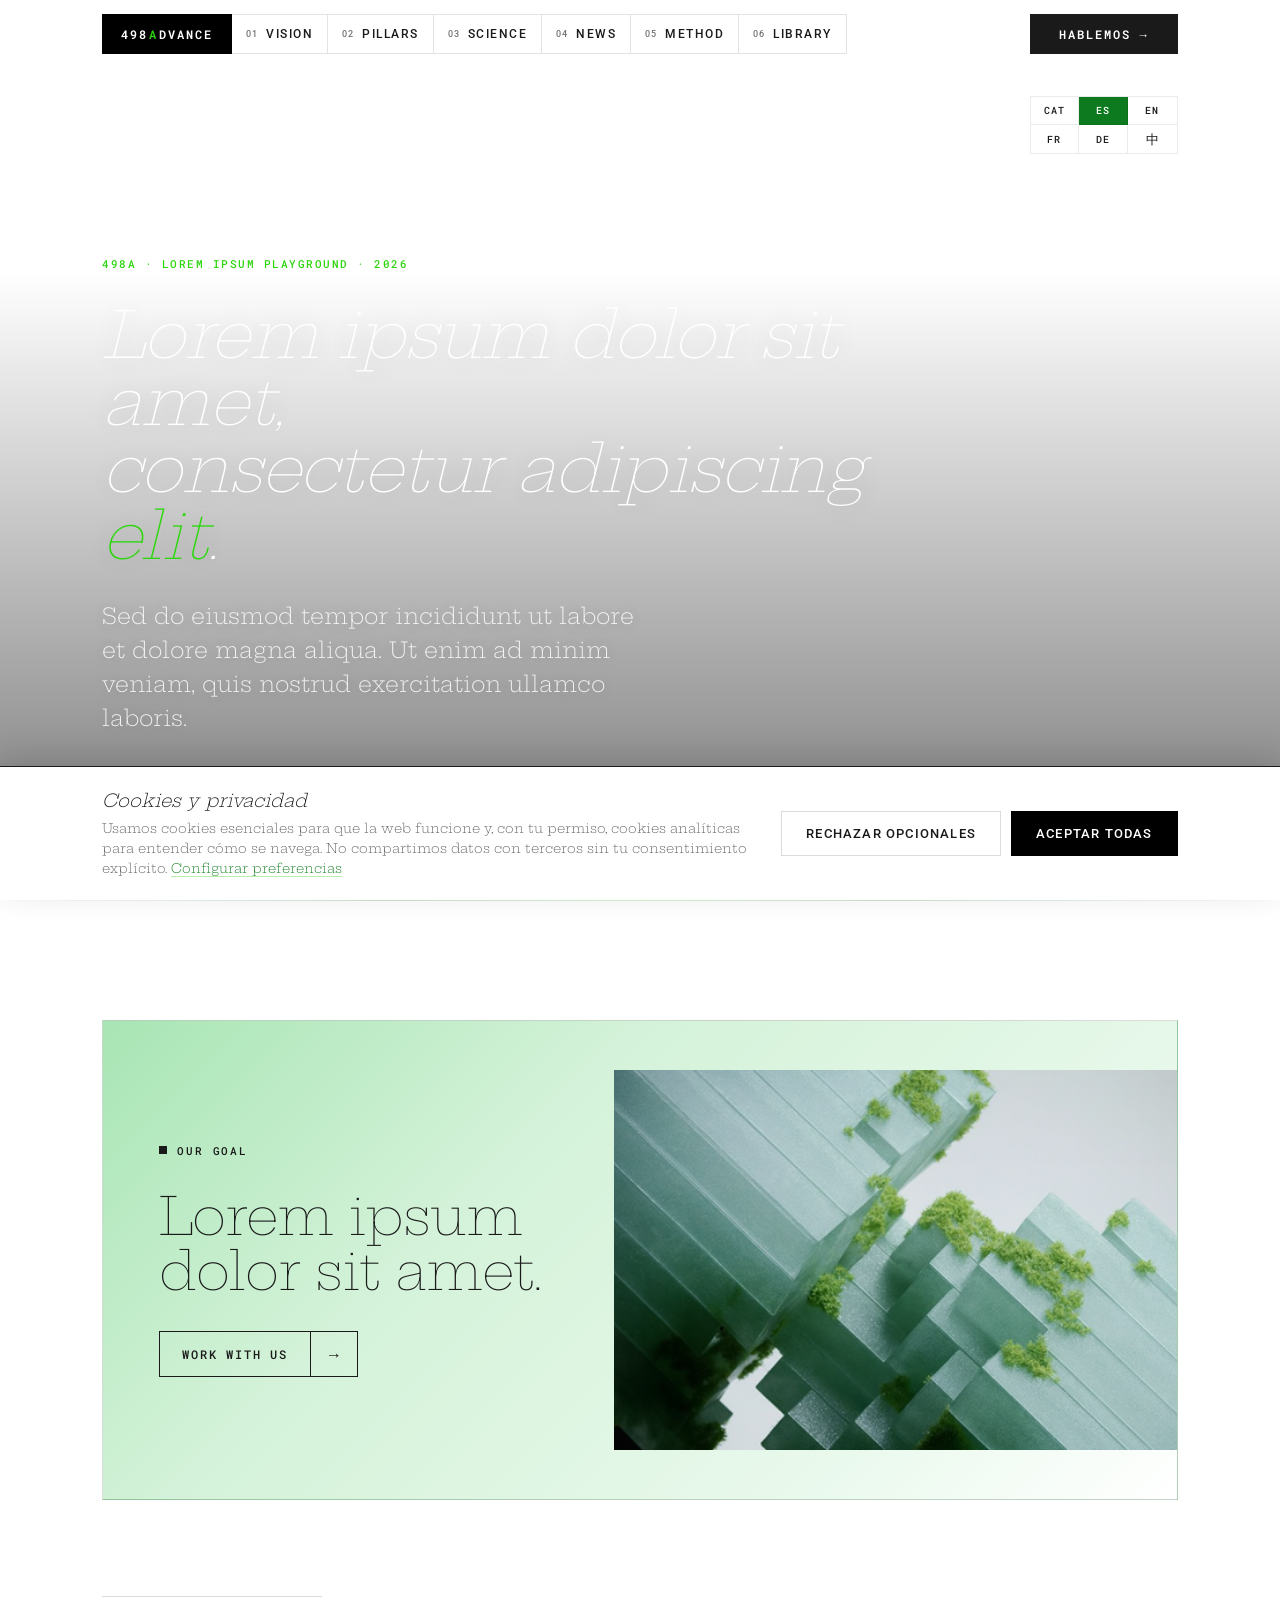
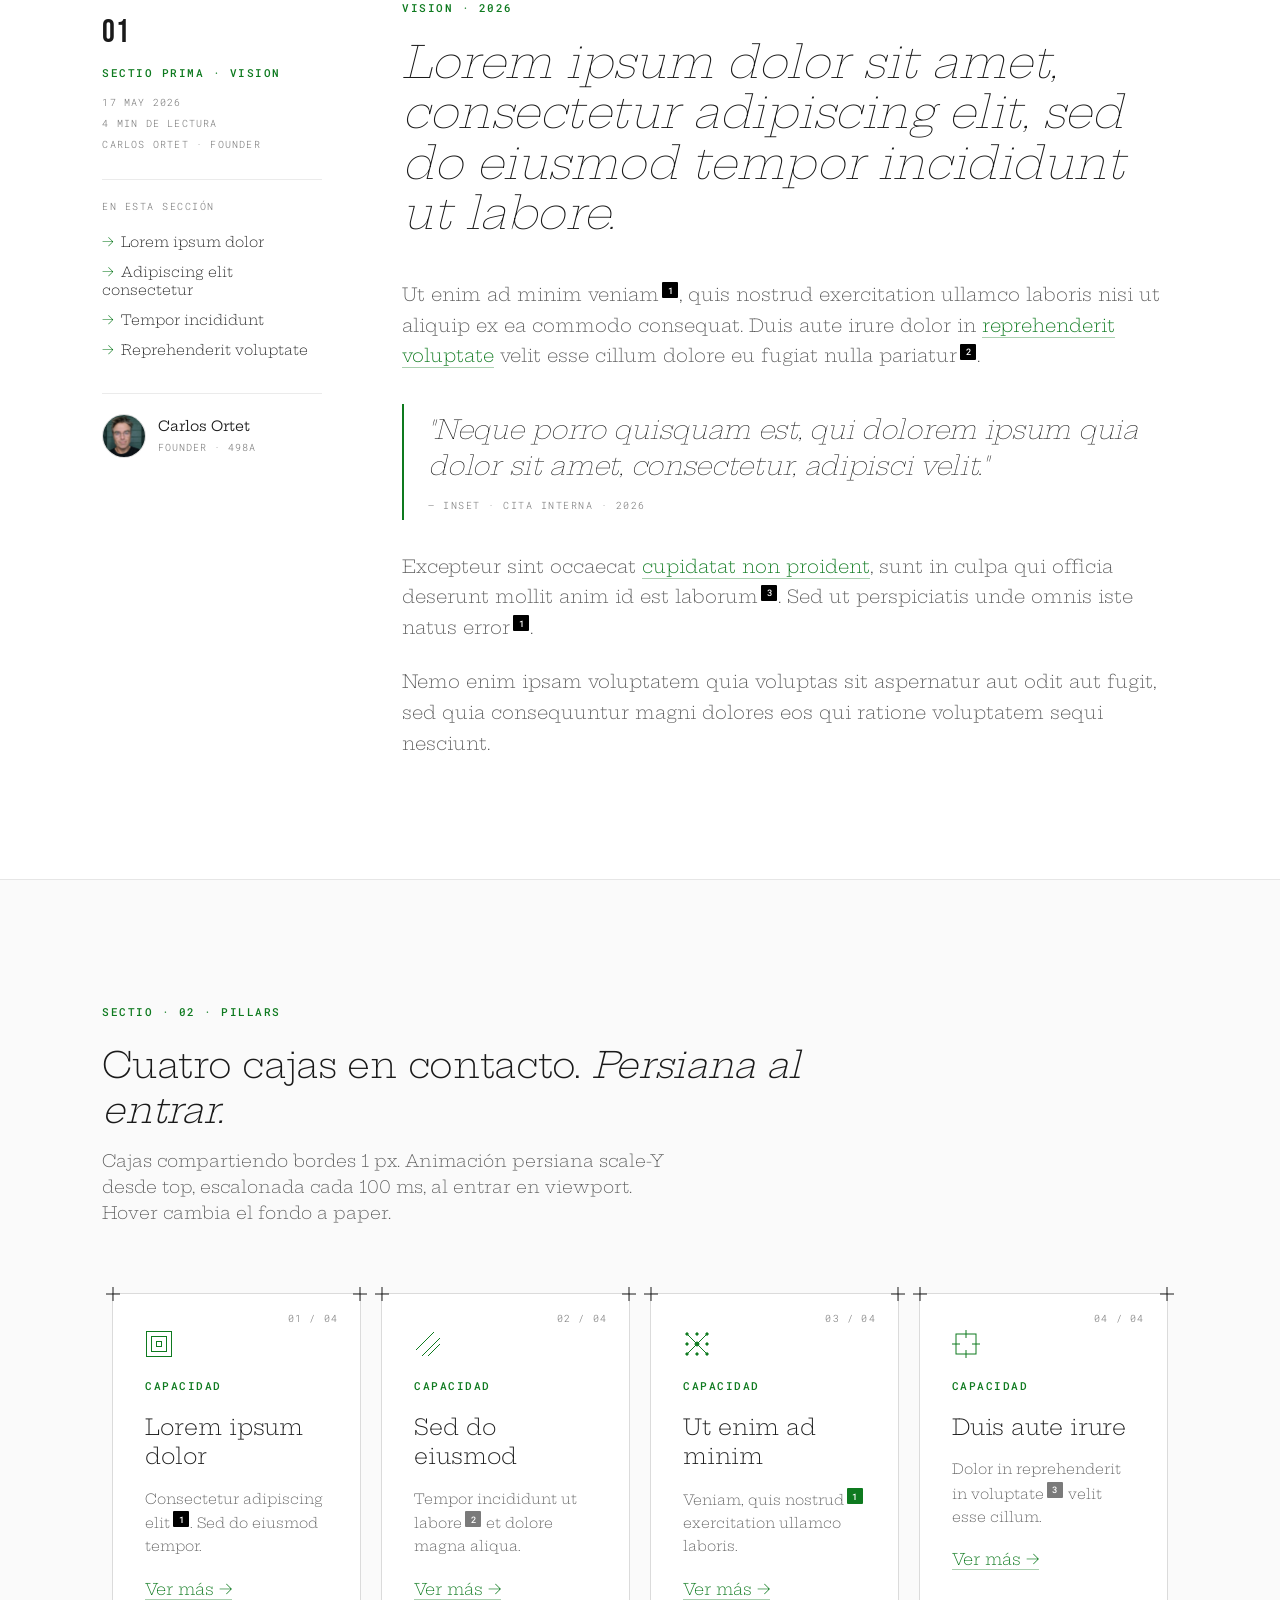
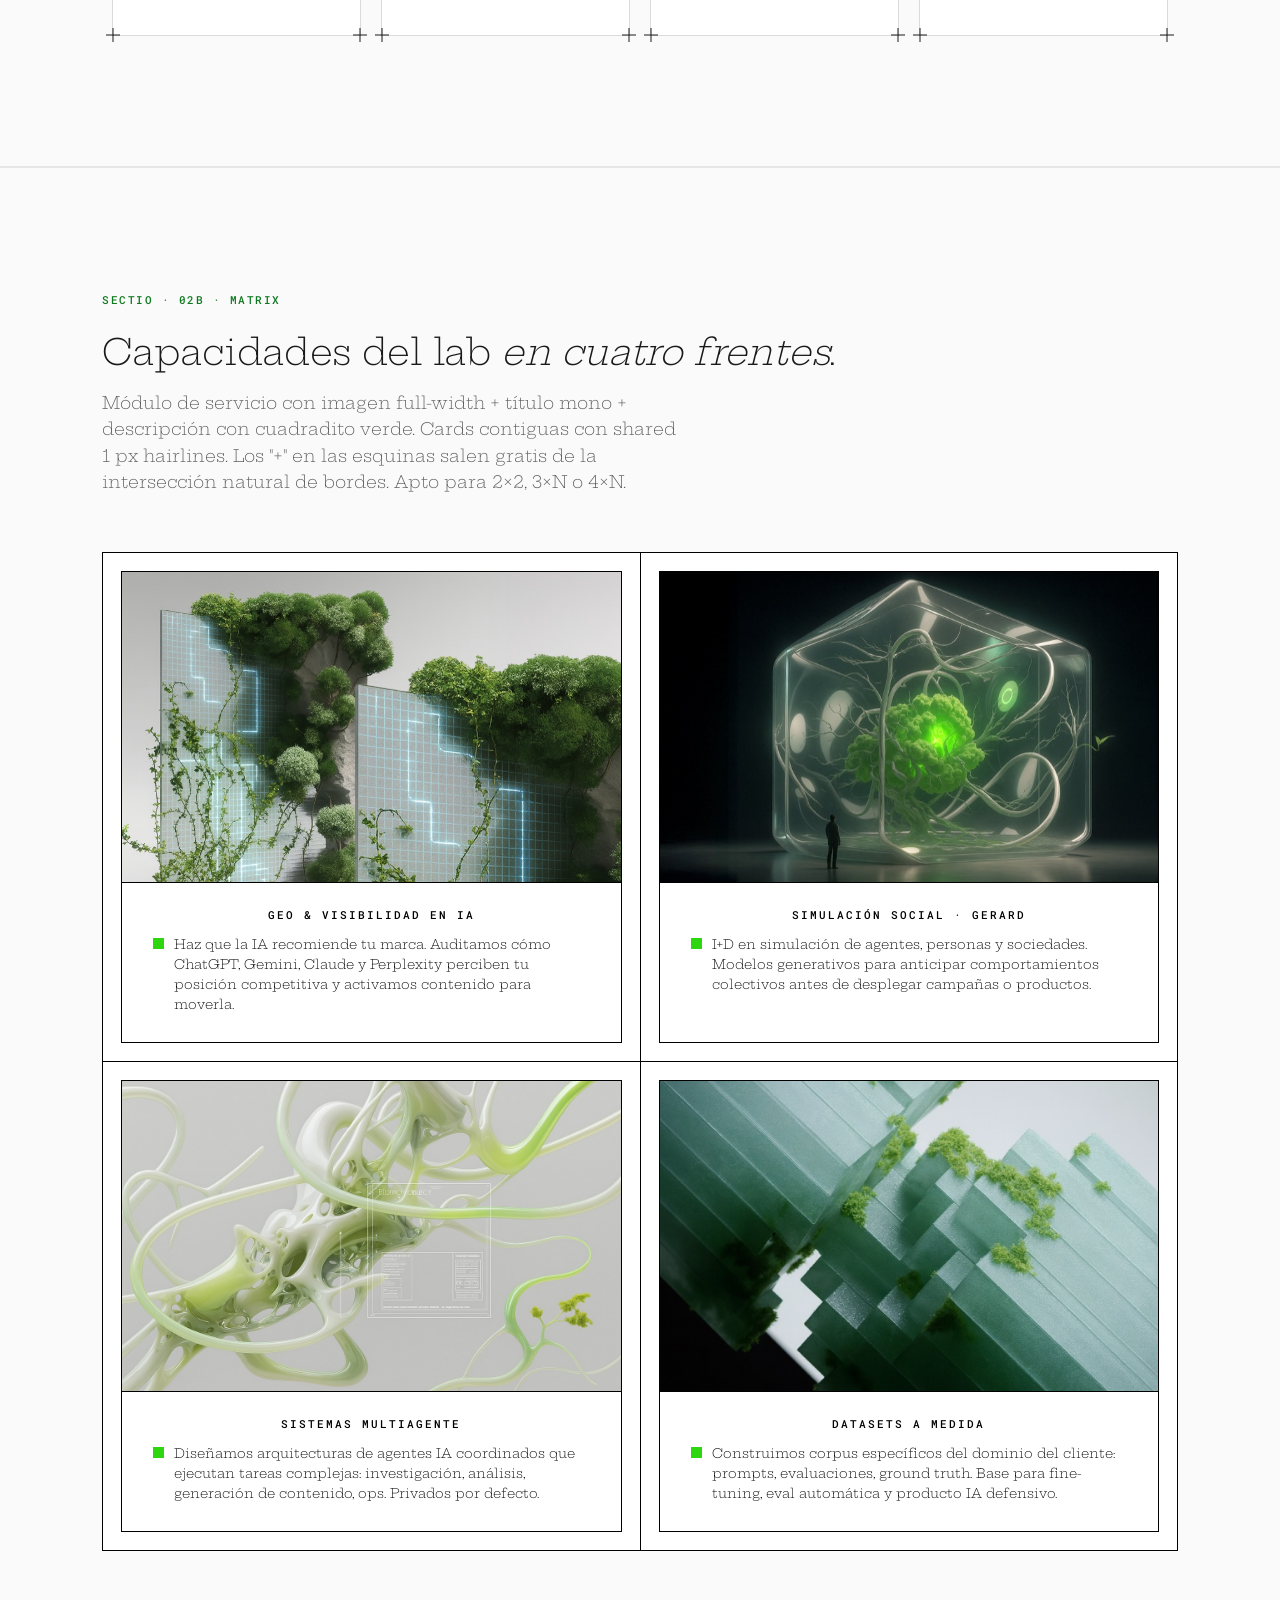
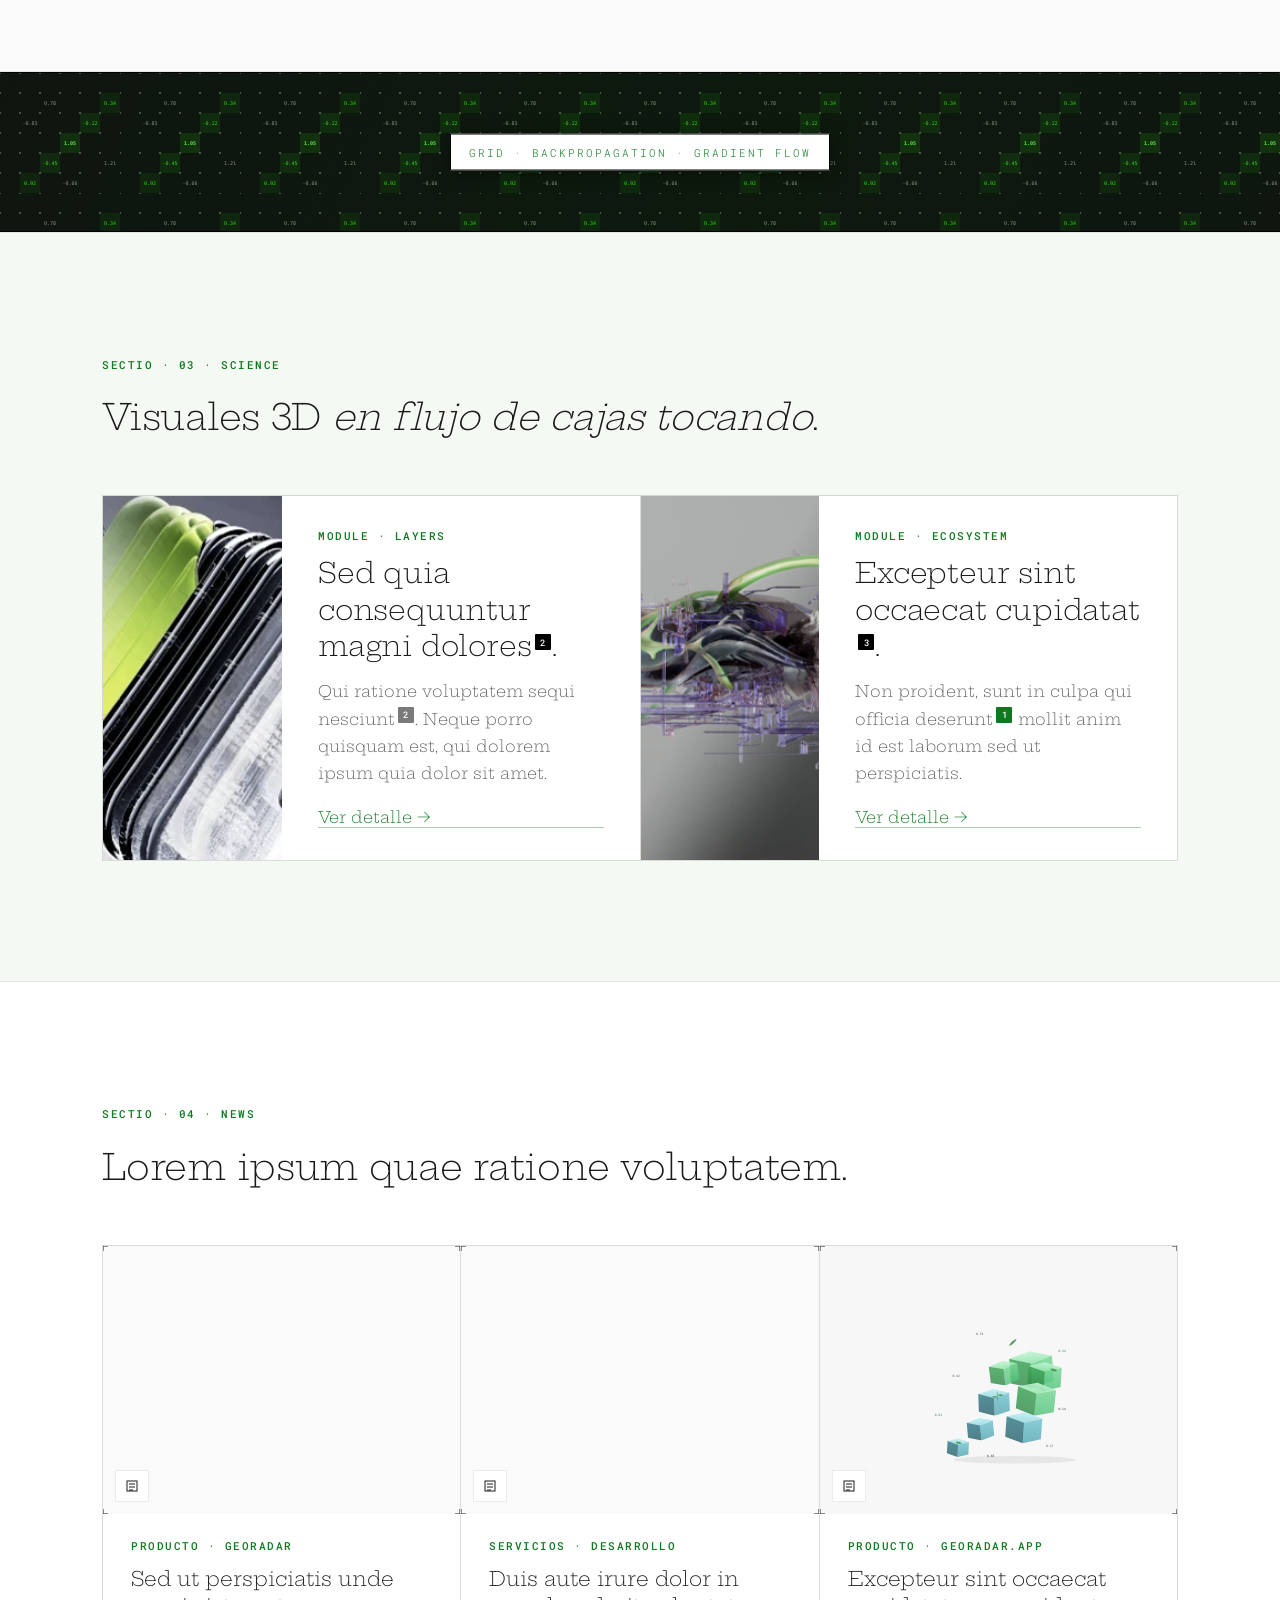
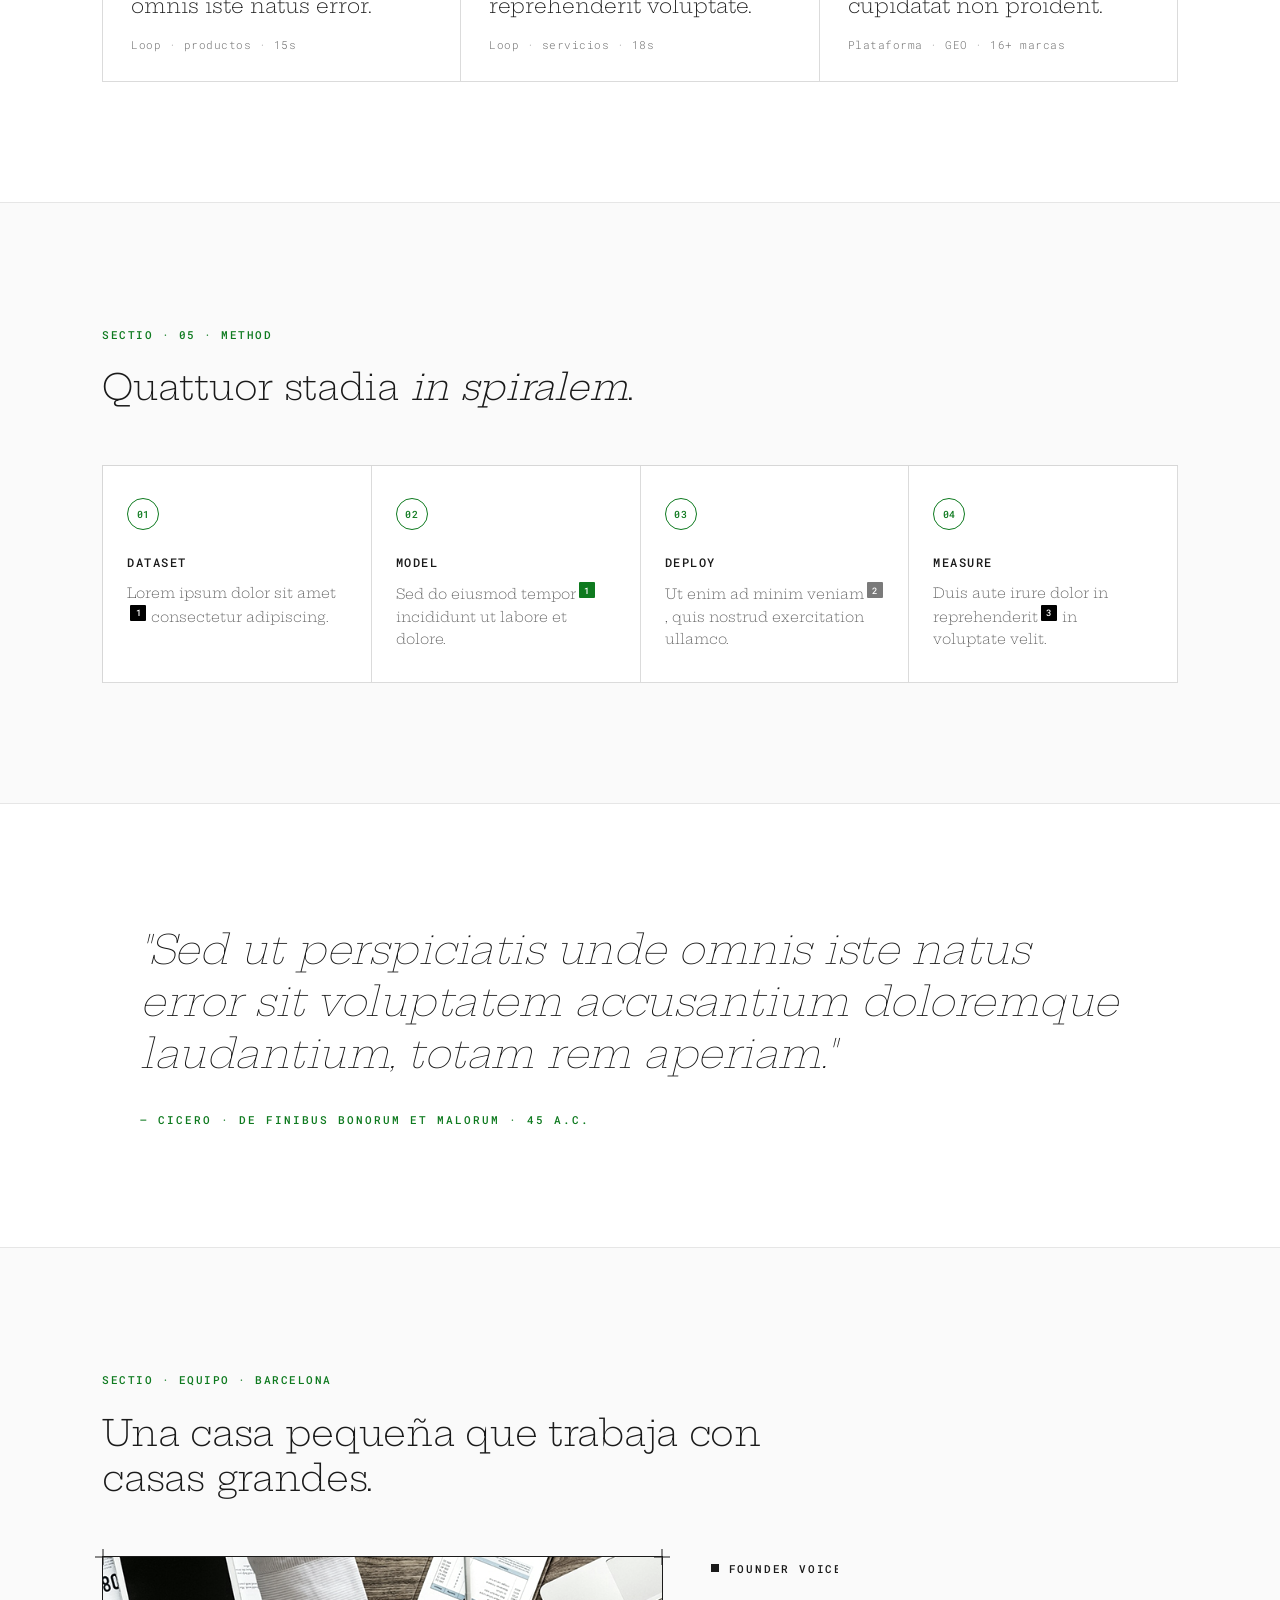
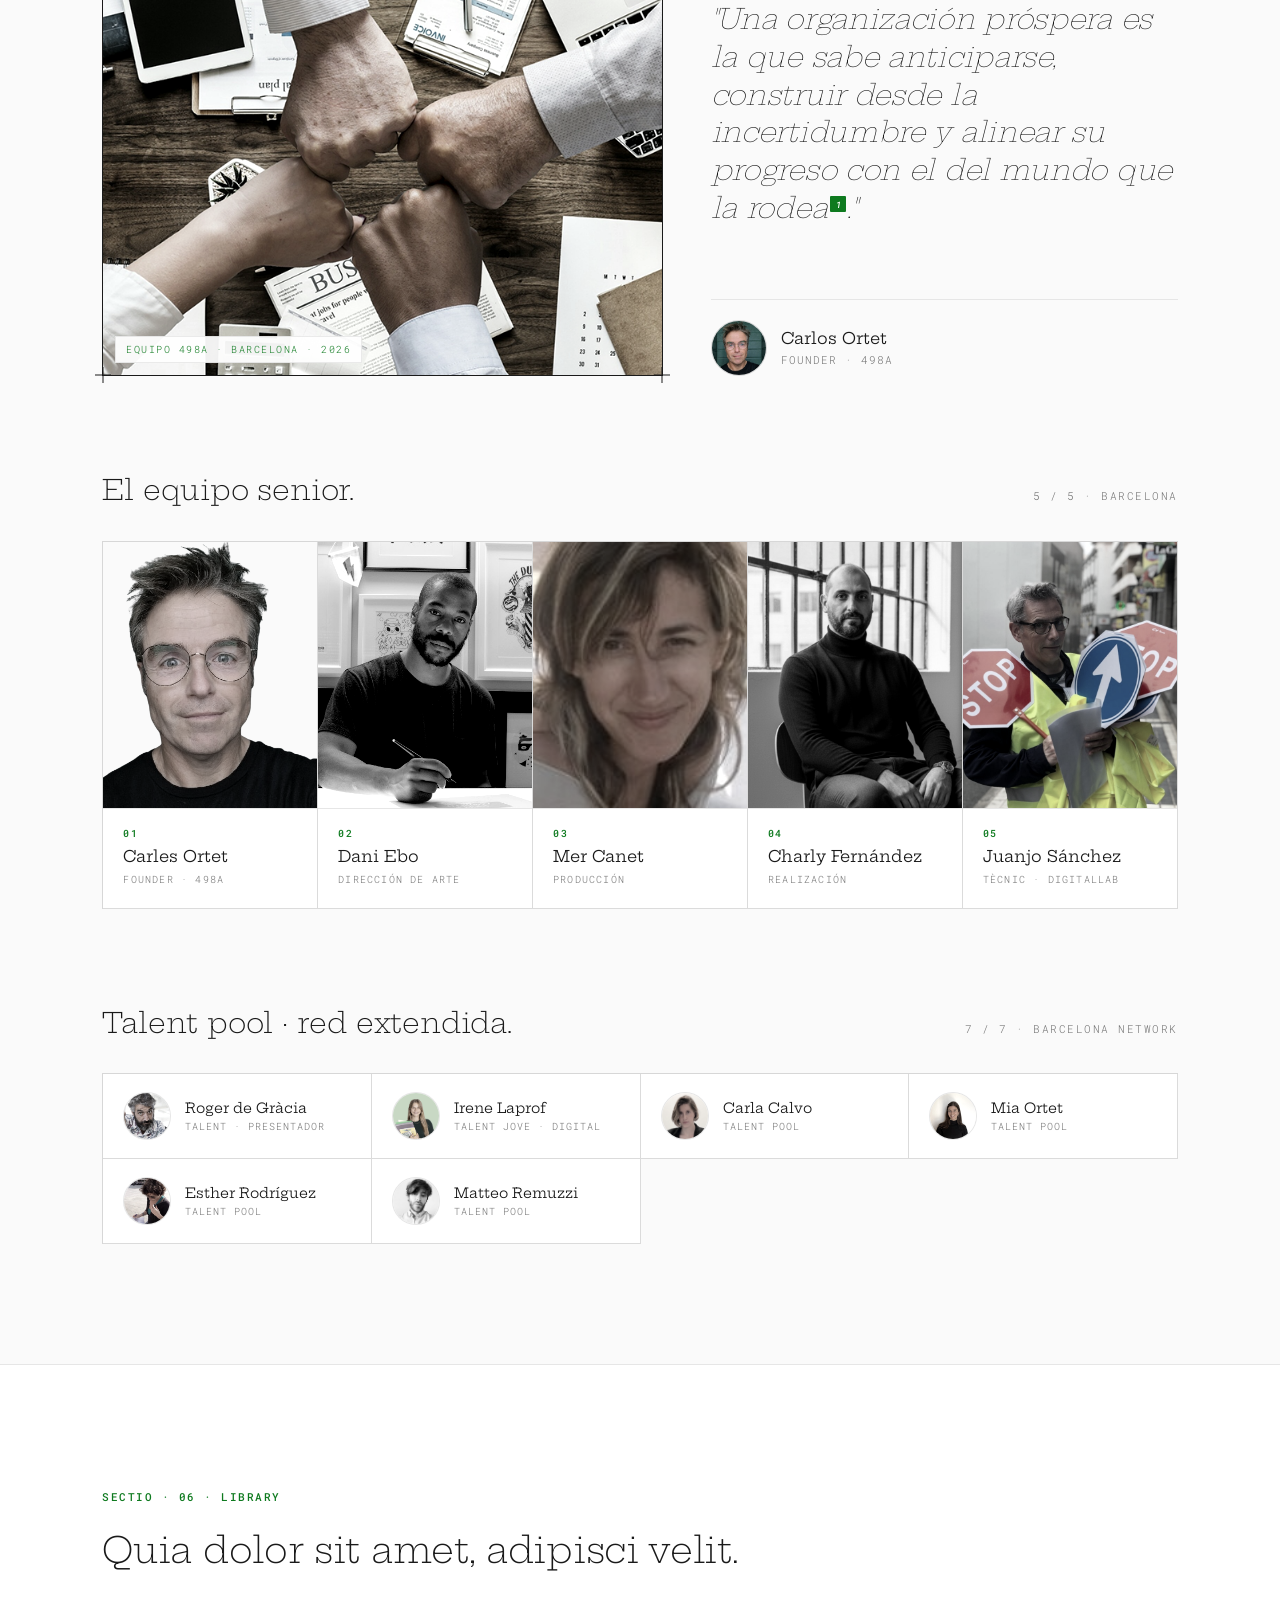
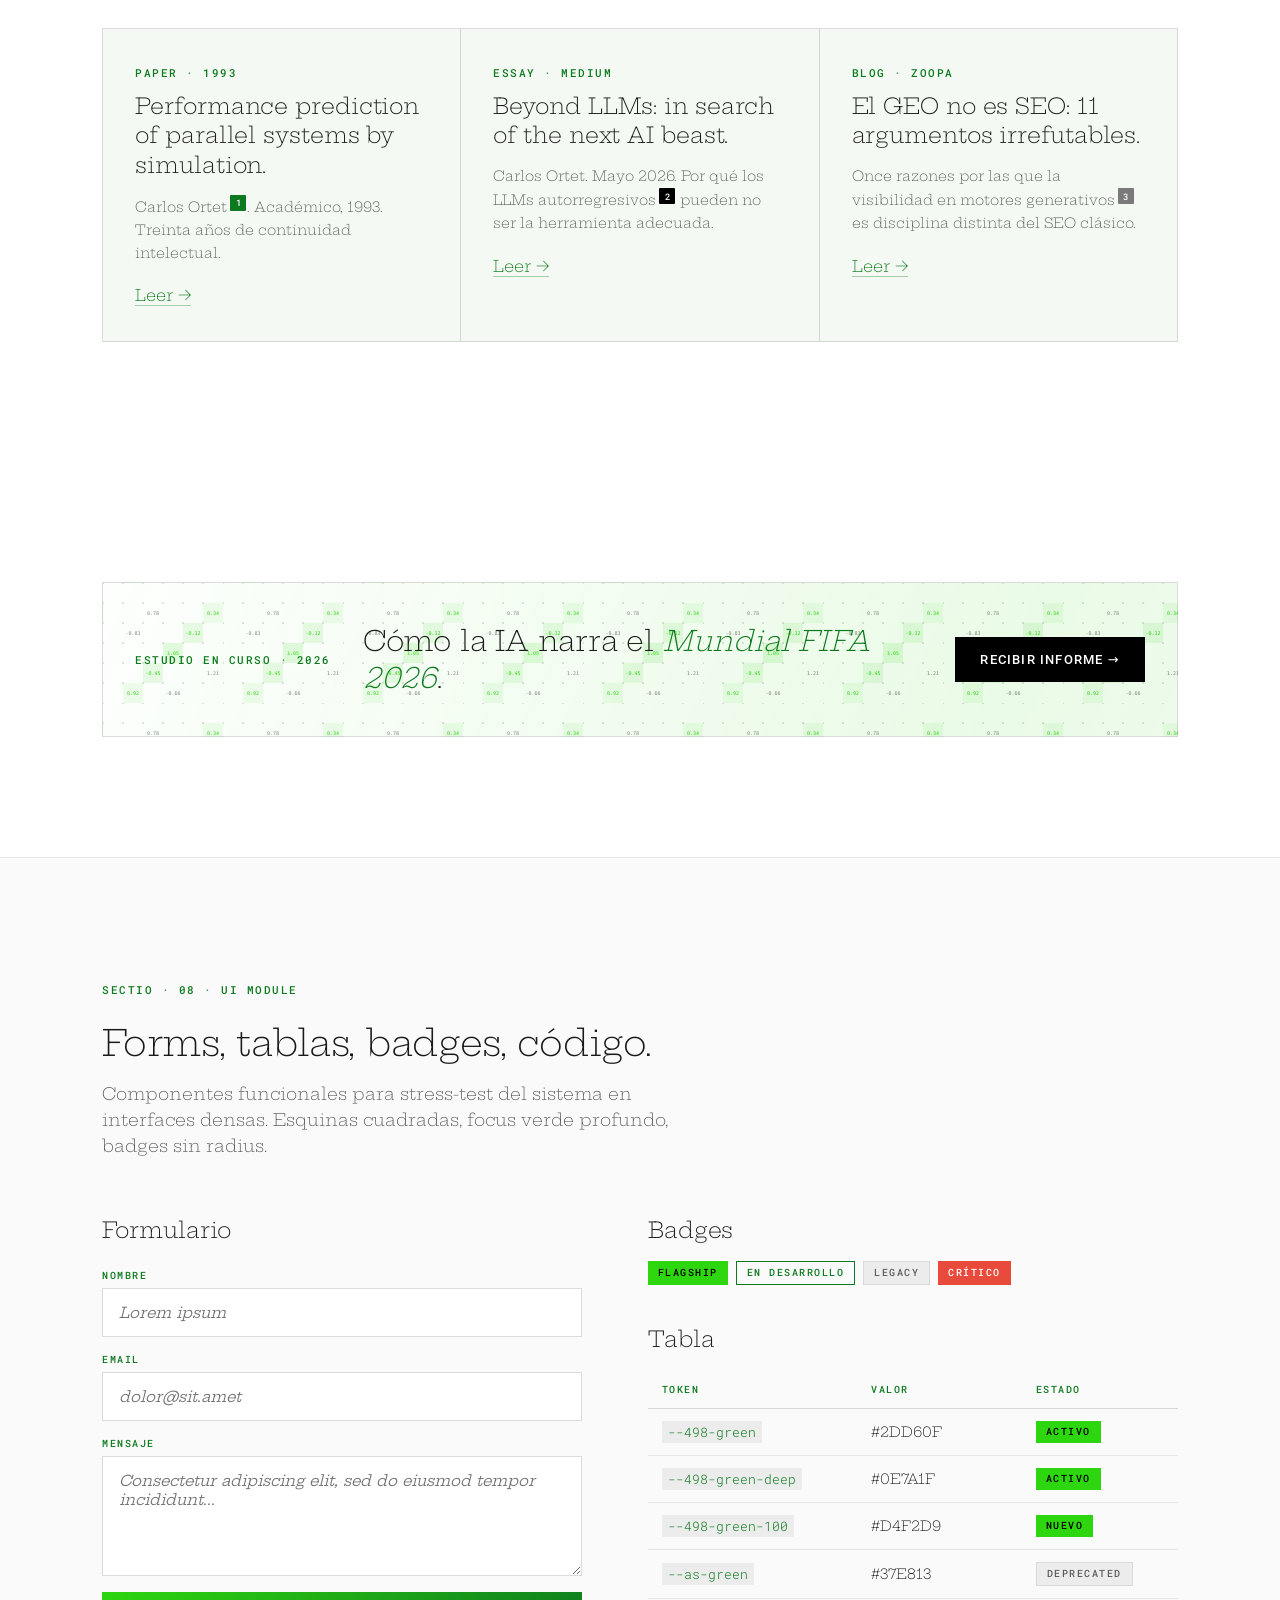
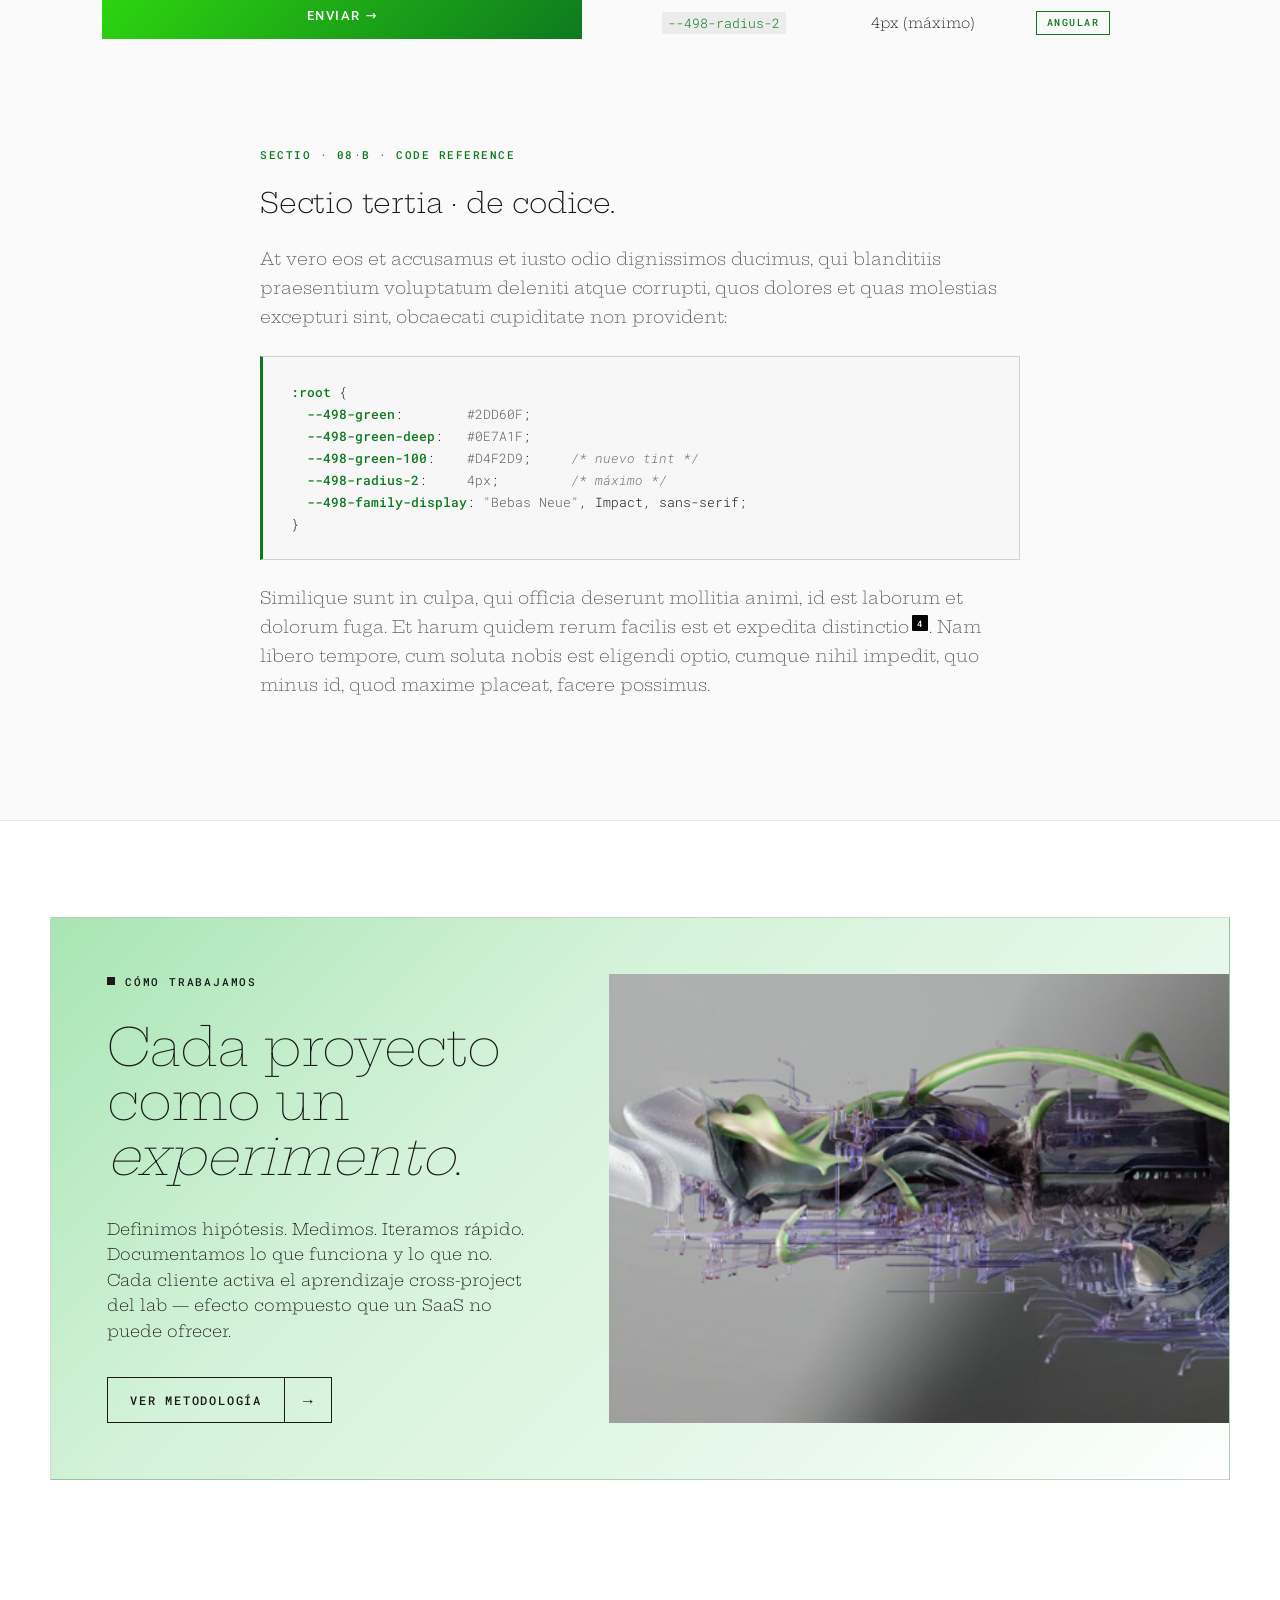
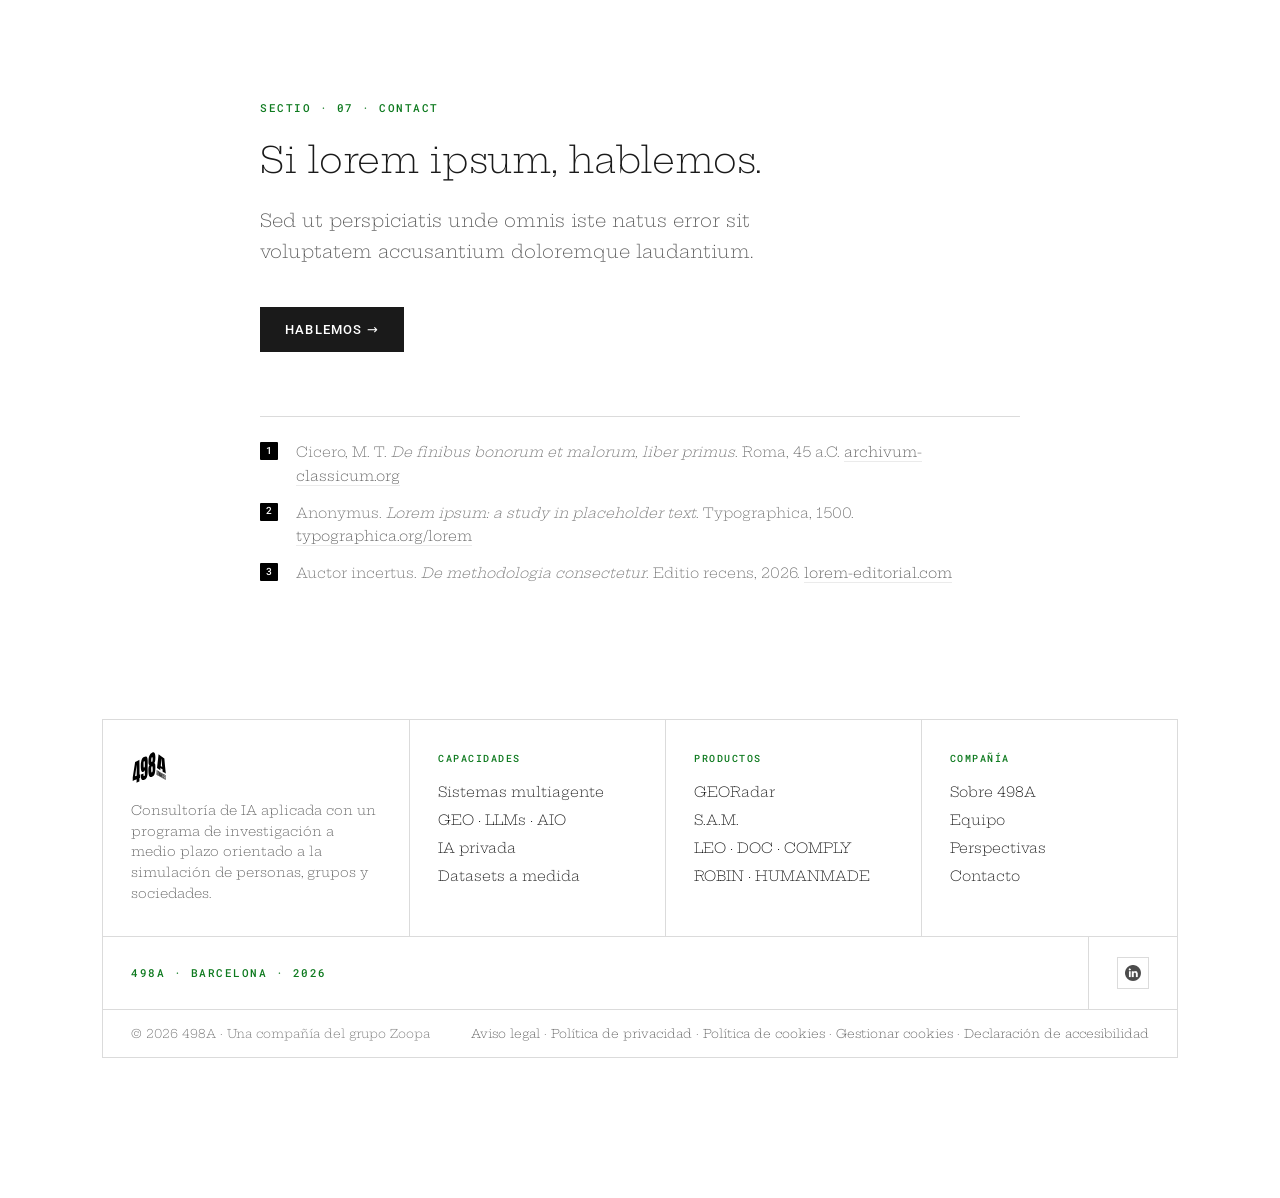
==== commit 42184feb: "service-cards · doble línea arquitectónica + 4 imágenes IA brand + 7 videos sectionales Doble línea " ====
--- a/498Adesign/playground.html
+++ b/498Adesign/playground.html
@@ -838,13 +838,26 @@
     background: var(--498-white);
     display: flex;
     flex-direction: column;
-    padding: 0 !important;
+    padding: 18px !important;            /* hombro blanco entre outer line y inner frame */
     border: 0 !important;
     overflow: hidden;
     transition: background .2s;
+    position: relative;
+  }
+  /* Inner frame · doble línea arquitectónica (eco planos técnicos · 498as.com) */
+  .box-collection--service-cards > *::before {
+    content: "";
+    position: absolute;
+    inset: 18px;
+    border: 1px solid var(--498-black);
+    pointer-events: none;
+    z-index: 2;
   }
   .box-collection--service-cards > *:hover {
     background: var(--498-green-50);
+  }
+  .box-collection--service-cards > *:hover::before {
+    border-color: var(--498-green-deep);
   }
 
   /* Imagen · full-width del card · aspect-ratio fijo · divider abajo */
@@ -2234,7 +2247,7 @@
 
     <article class="box">
       <div class="service-card__image">
-        <img src="assets/visuals/data-network.webp" alt="Red de menciones de marca distribuidas en motores de IA">
+        <img src="assets/visuals/sc-geo-visibility.jpg" alt="Muros vegetales con circuitos verdes · mapa de visibilidad en IA">
       </div>
       <h3 class="service-card__title">GEO &amp; Visibilidad en IA</h3>
       <p class="service-card__desc">
@@ -2246,7 +2259,7 @@
 
     <article class="box">
       <div class="service-card__image">
-        <img src="assets/visuals/green-architecture.webp" alt="Arquitectura sintética generada · simulación de entornos">
+        <img src="assets/visuals/sc-simulation-cube.jpg" alt="Cubo de cristal con masa orgánica viva · simulación contenida a escala humana">
       </div>
       <h3 class="service-card__title">Simulación social · Gerard</h3>
       <p class="service-card__desc">
@@ -2258,7 +2271,7 @@
 
     <article class="box">
       <div class="service-card__image">
-        <img src="assets/visuals/isometric-cubes.svg" alt="Cubos isométricos · agentes coordinados">
+        <img src="assets/visuals/sc-multiagent-flow.jpg" alt="Formas orgánicas fluidas con schemas técnicos · agentes coordinados">
       </div>
       <h3 class="service-card__title">Sistemas multiagente</h3>
       <p class="service-card__desc">
@@ -2270,7 +2283,7 @@
 
     <article class="box">
       <div class="service-card__image">
-        <img src="assets/visuals/stacked-layers.webp" alt="Capas de datos apiladas · datasets entrenables">
+        <img src="assets/visuals/sc-datasets-layers.jpg" alt="Estructura vertical apilada con musgo · estratos de datasets generados">
       </div>
       <h3 class="service-card__title">Datasets a medida</h3>
       <p class="service-card__desc">
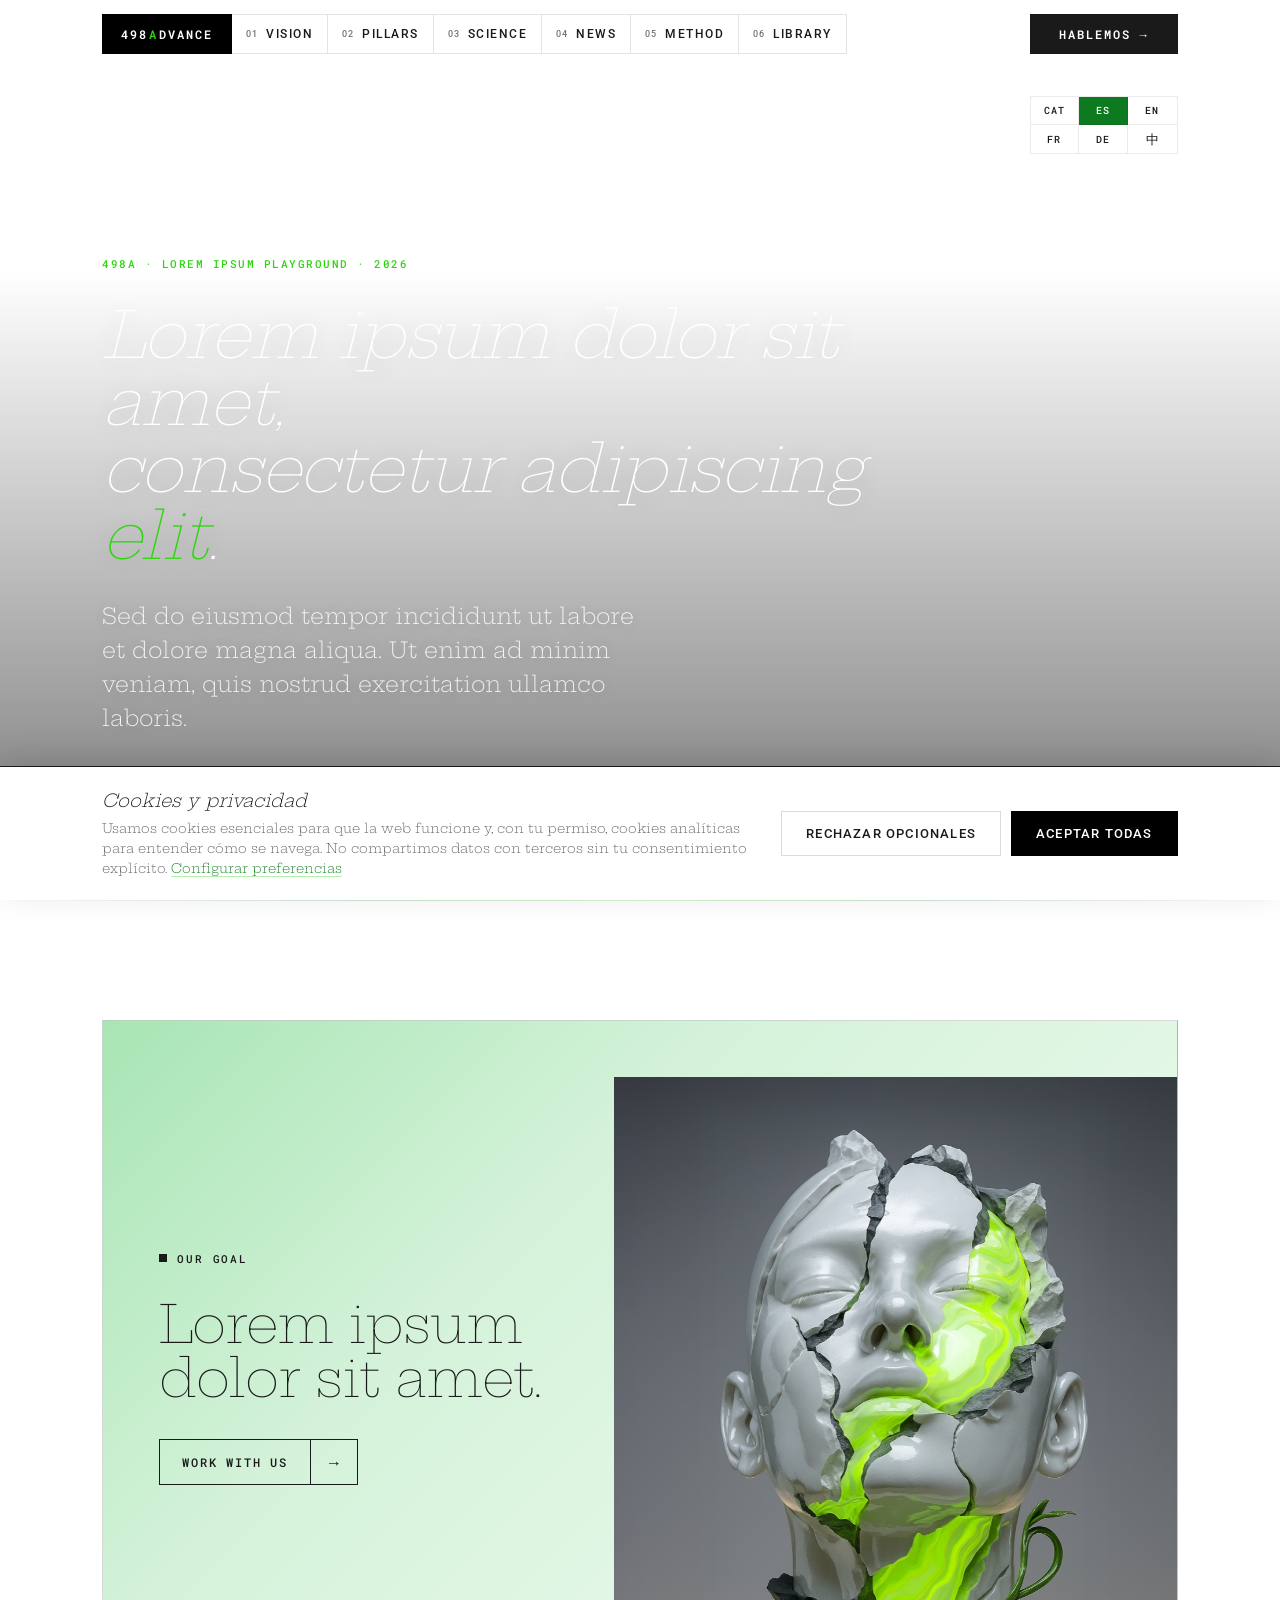
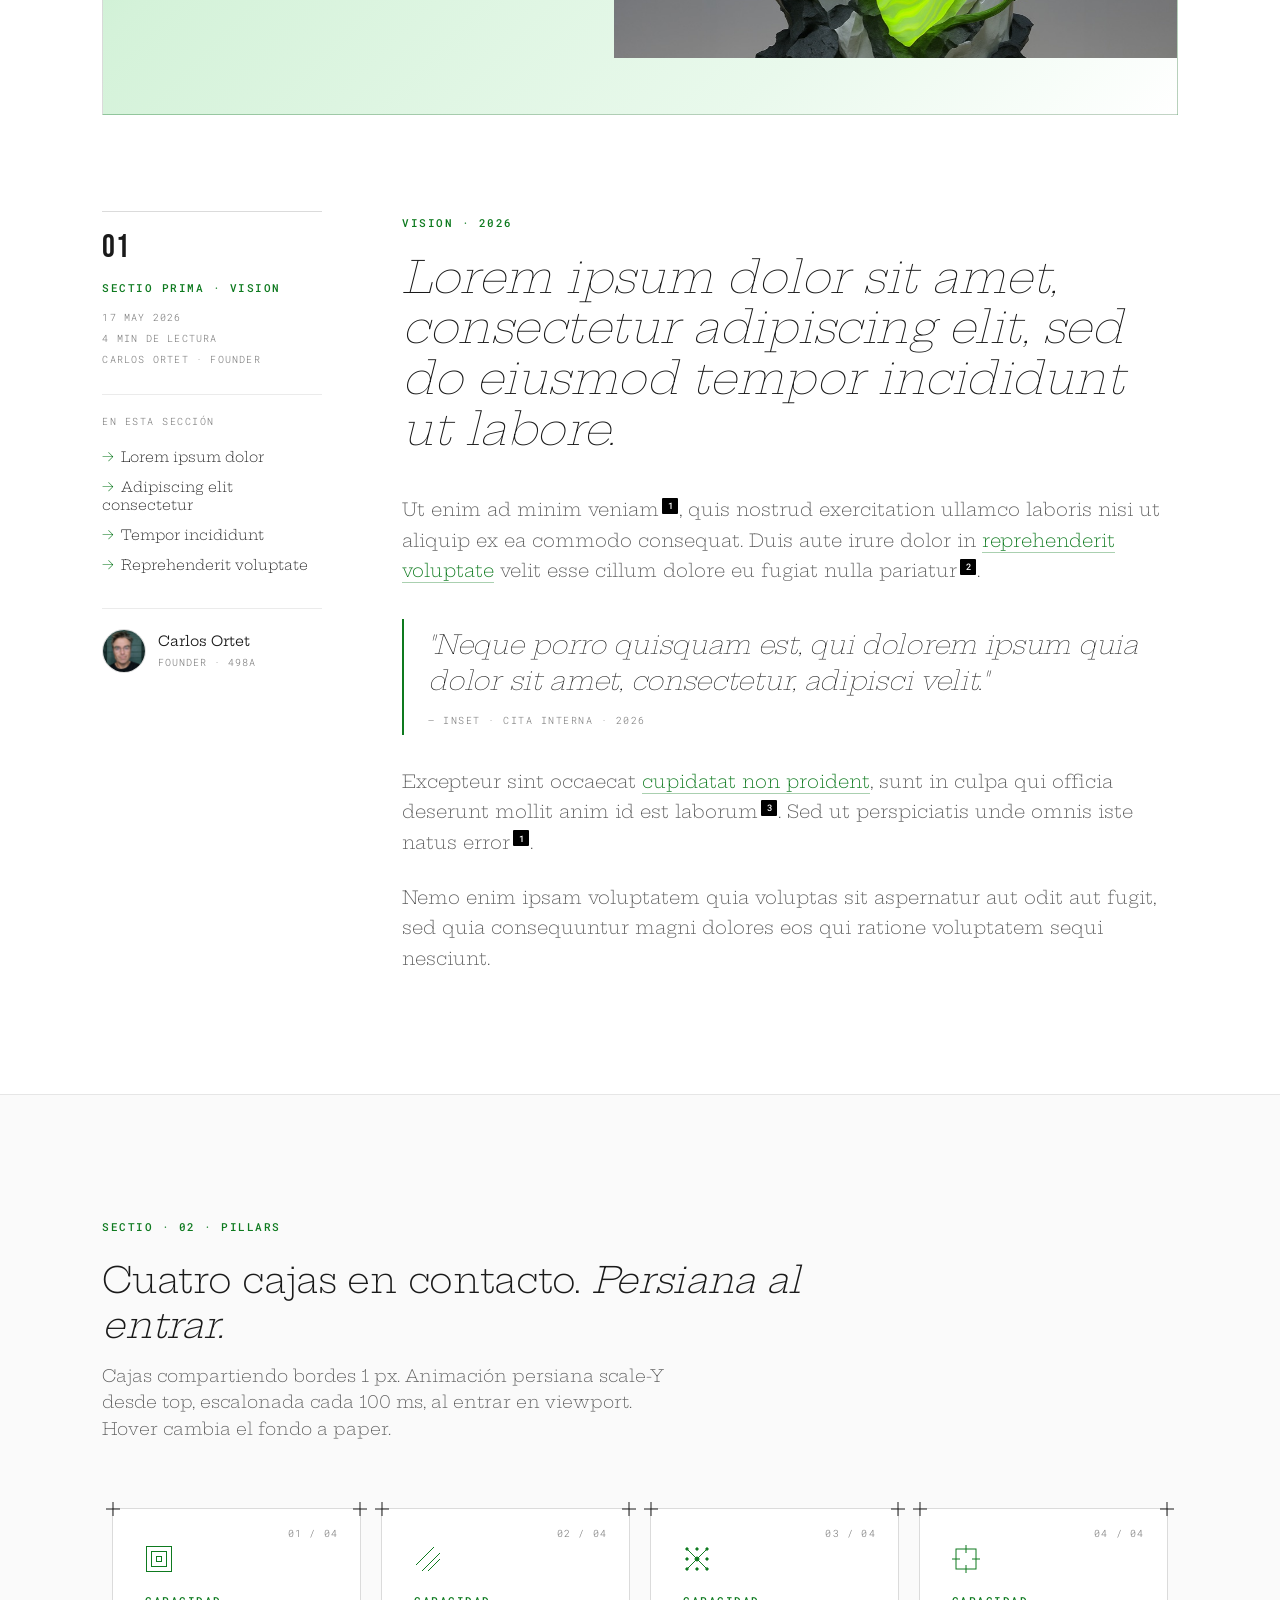
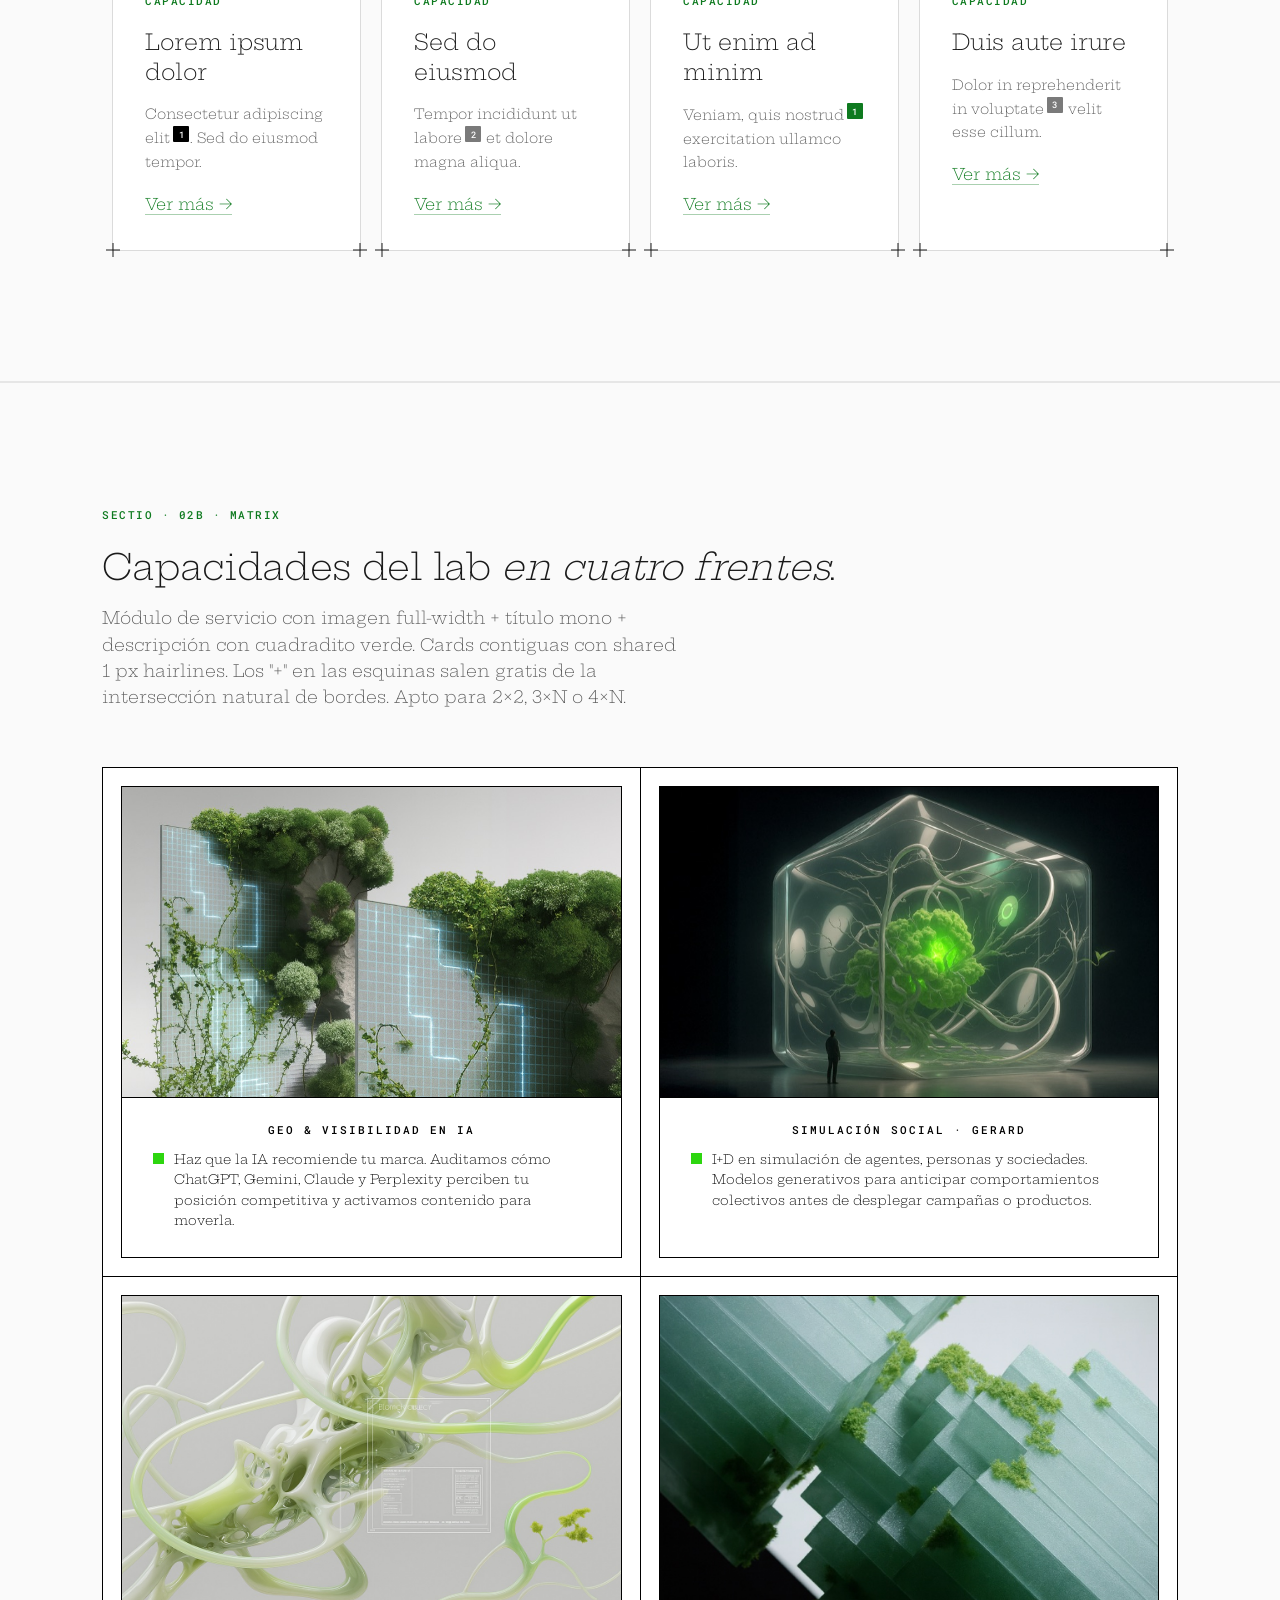
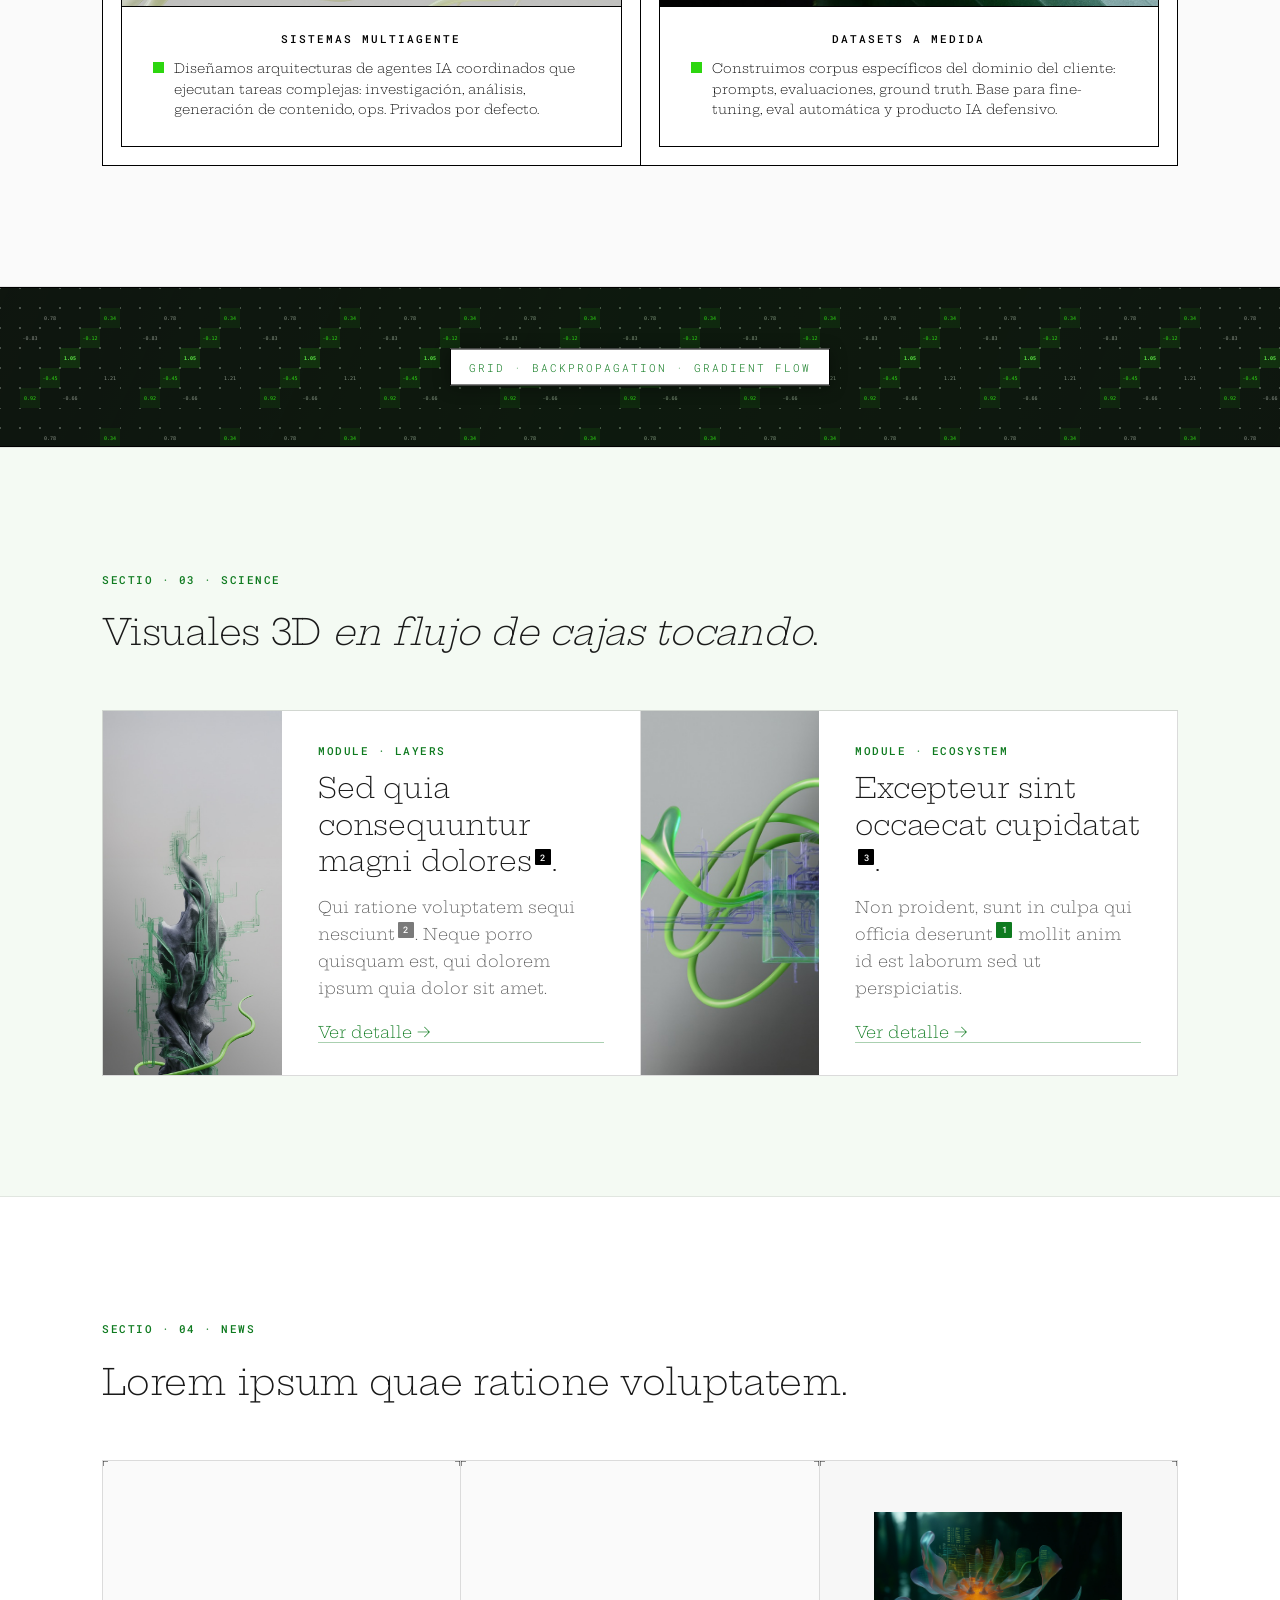
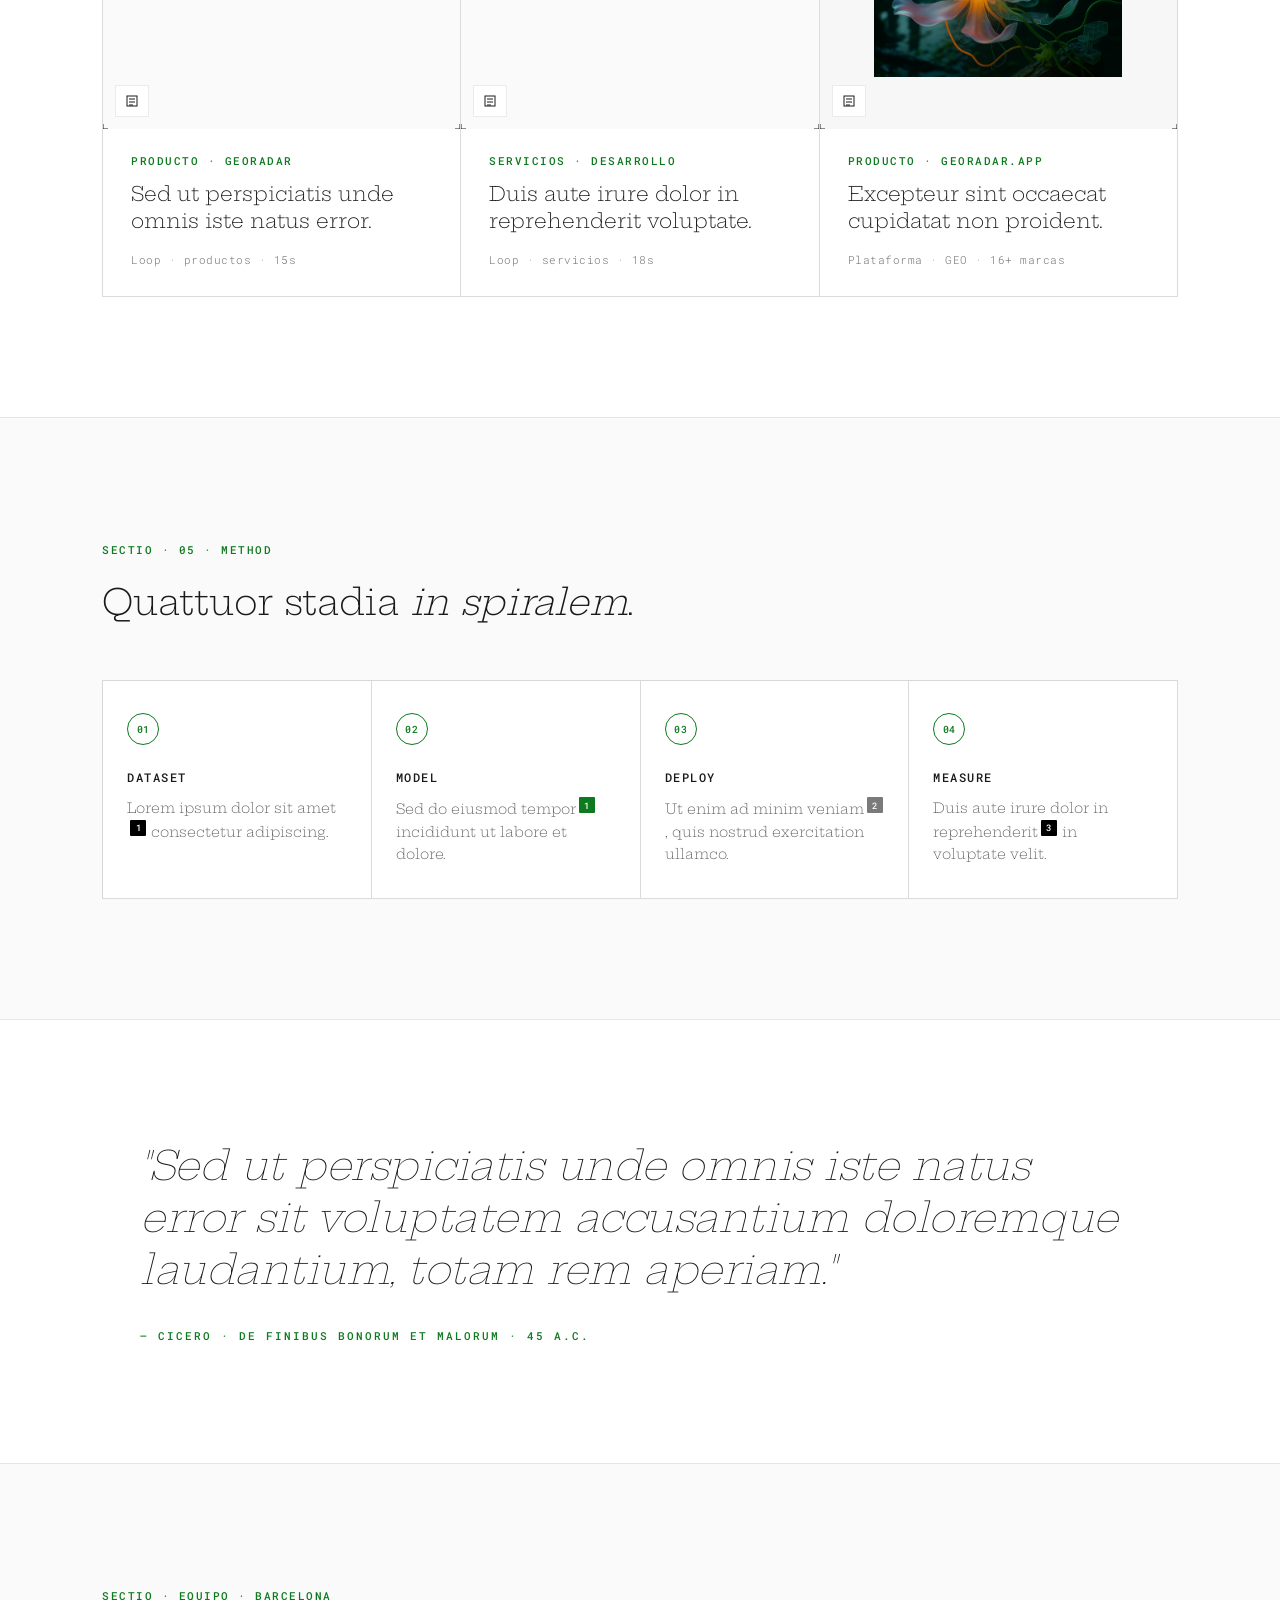
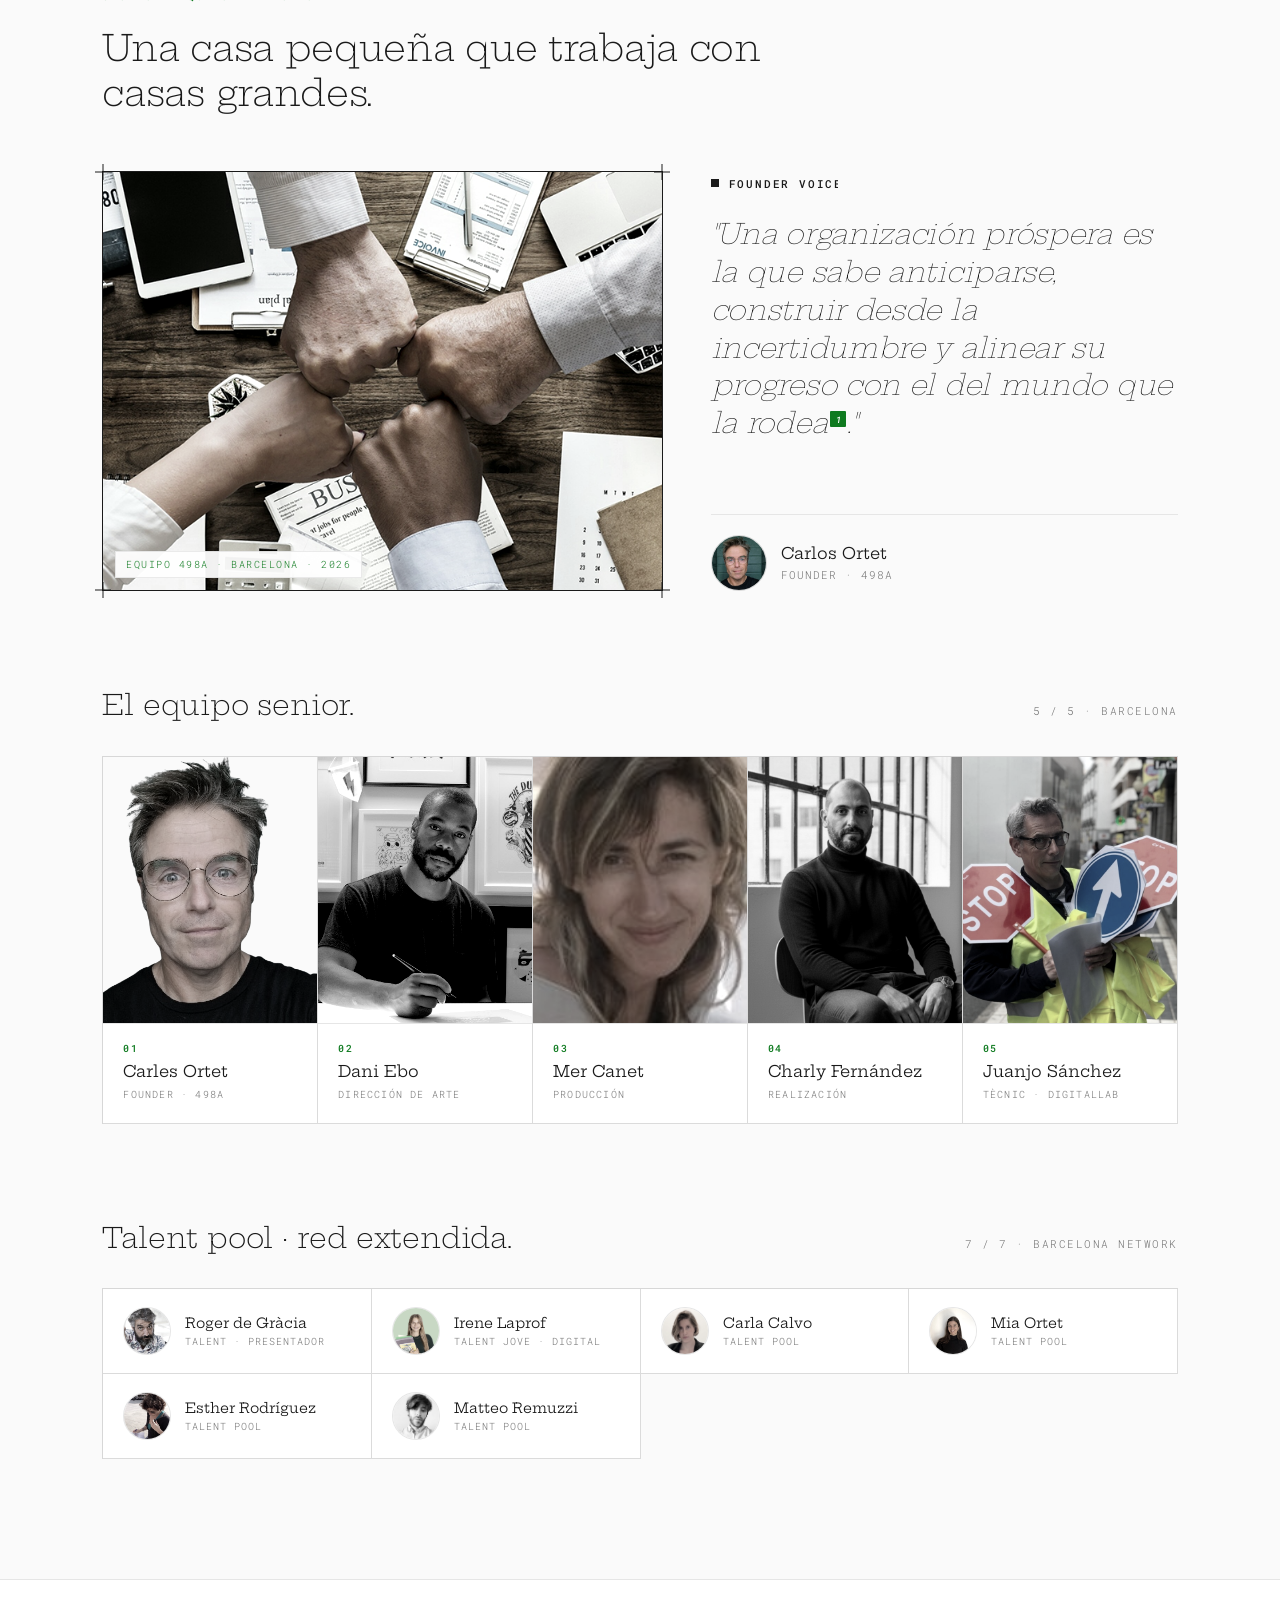
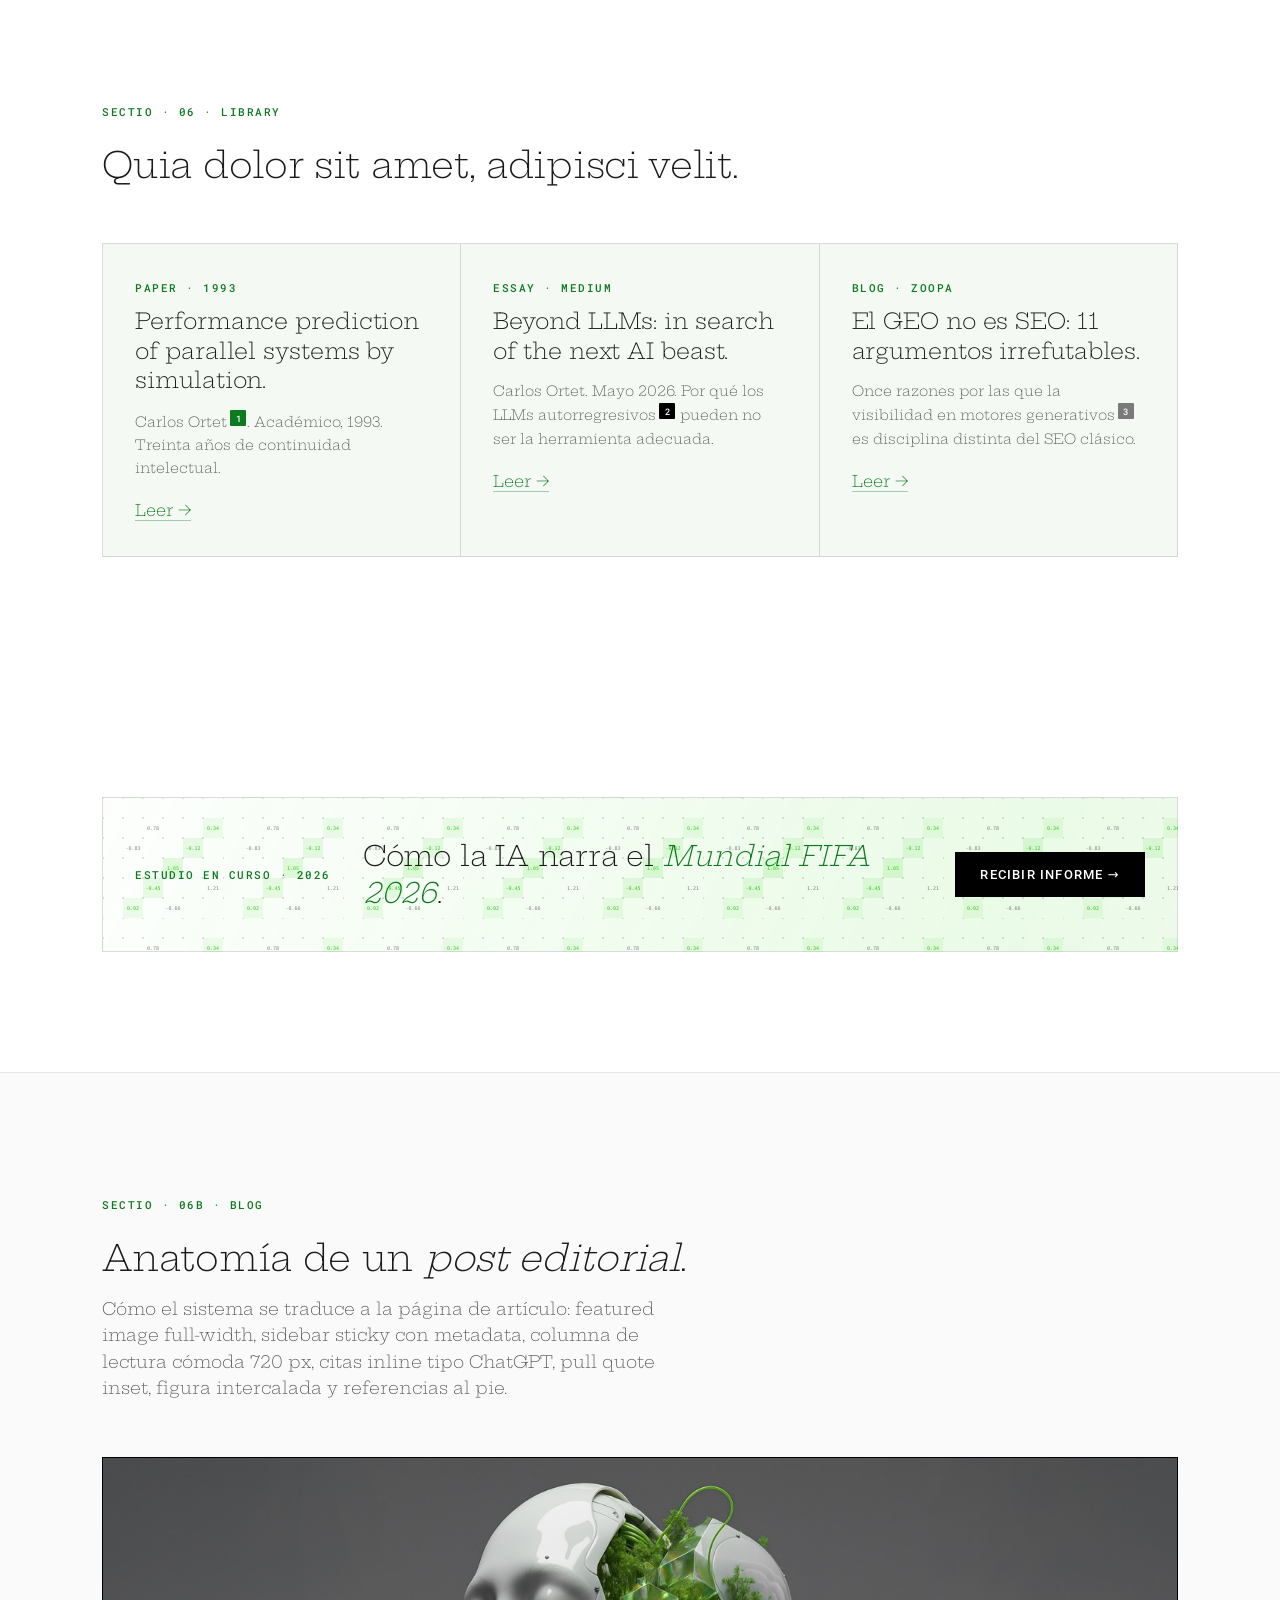
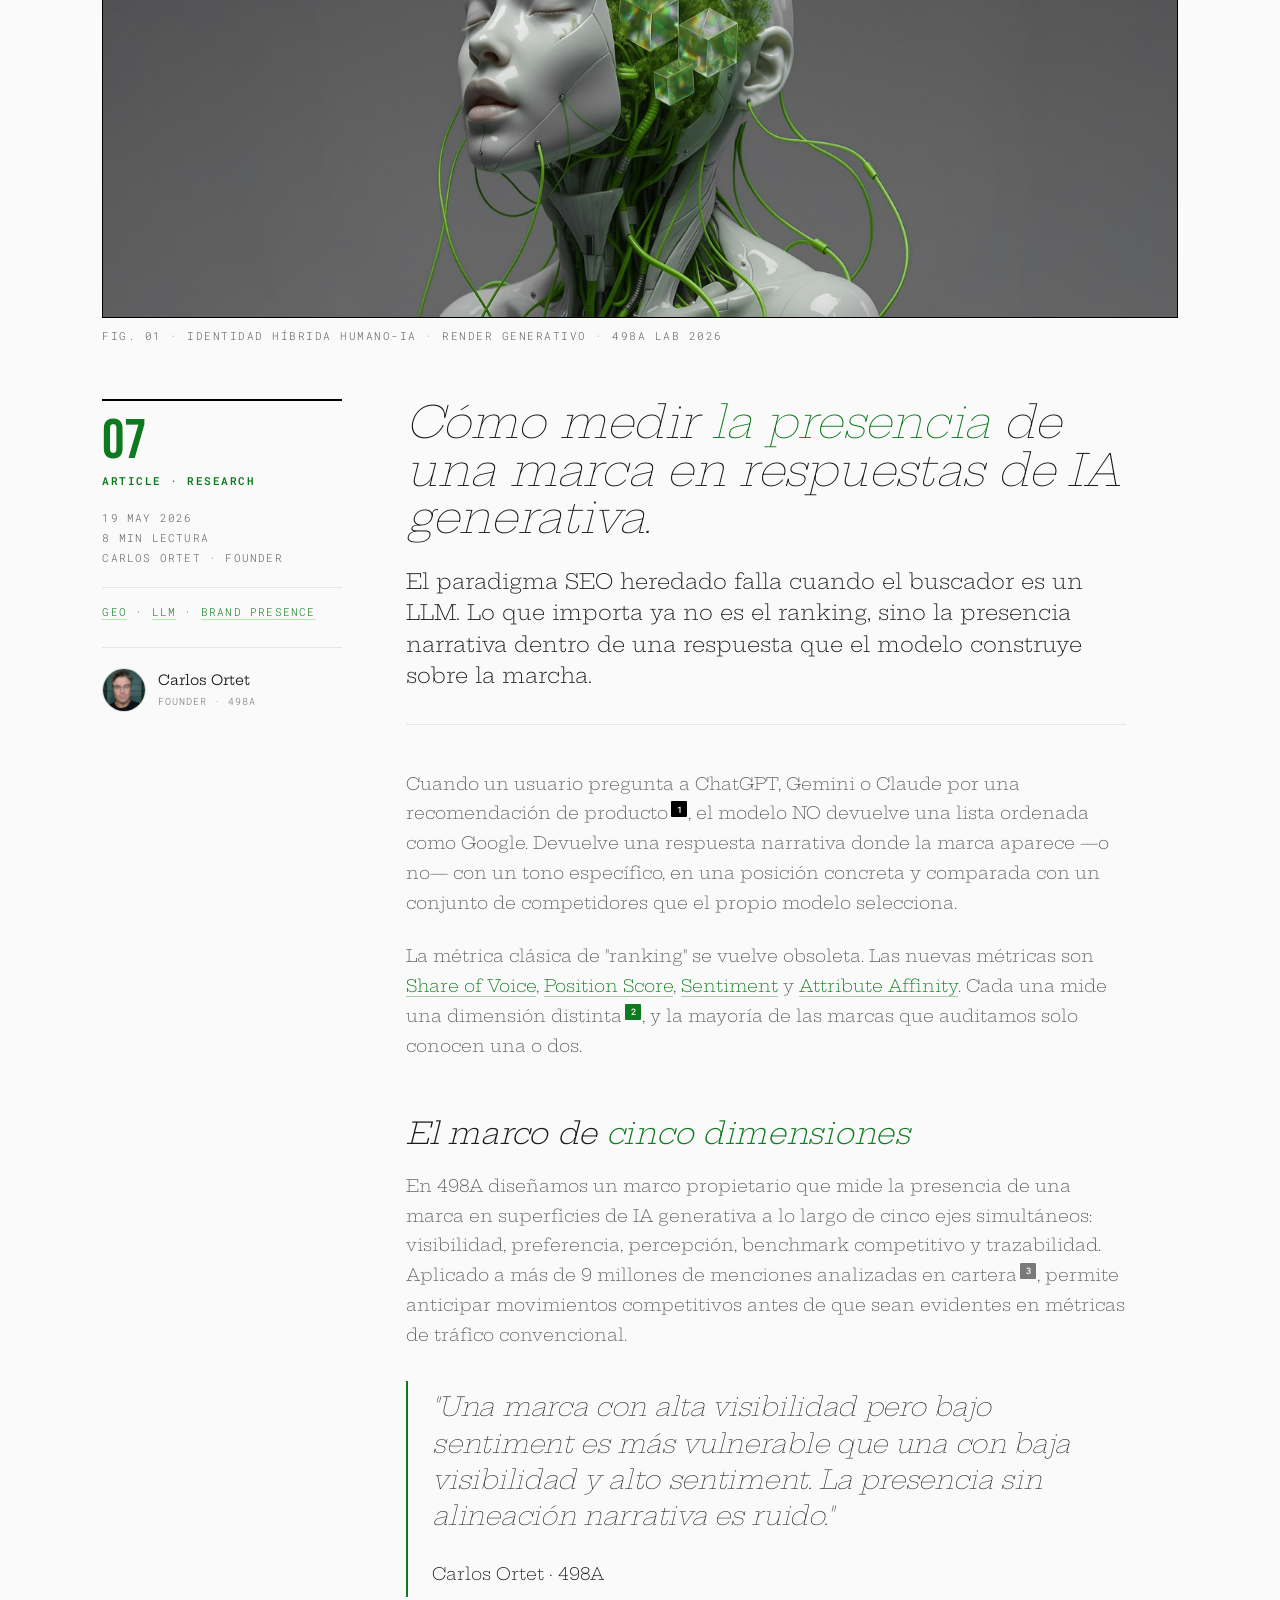
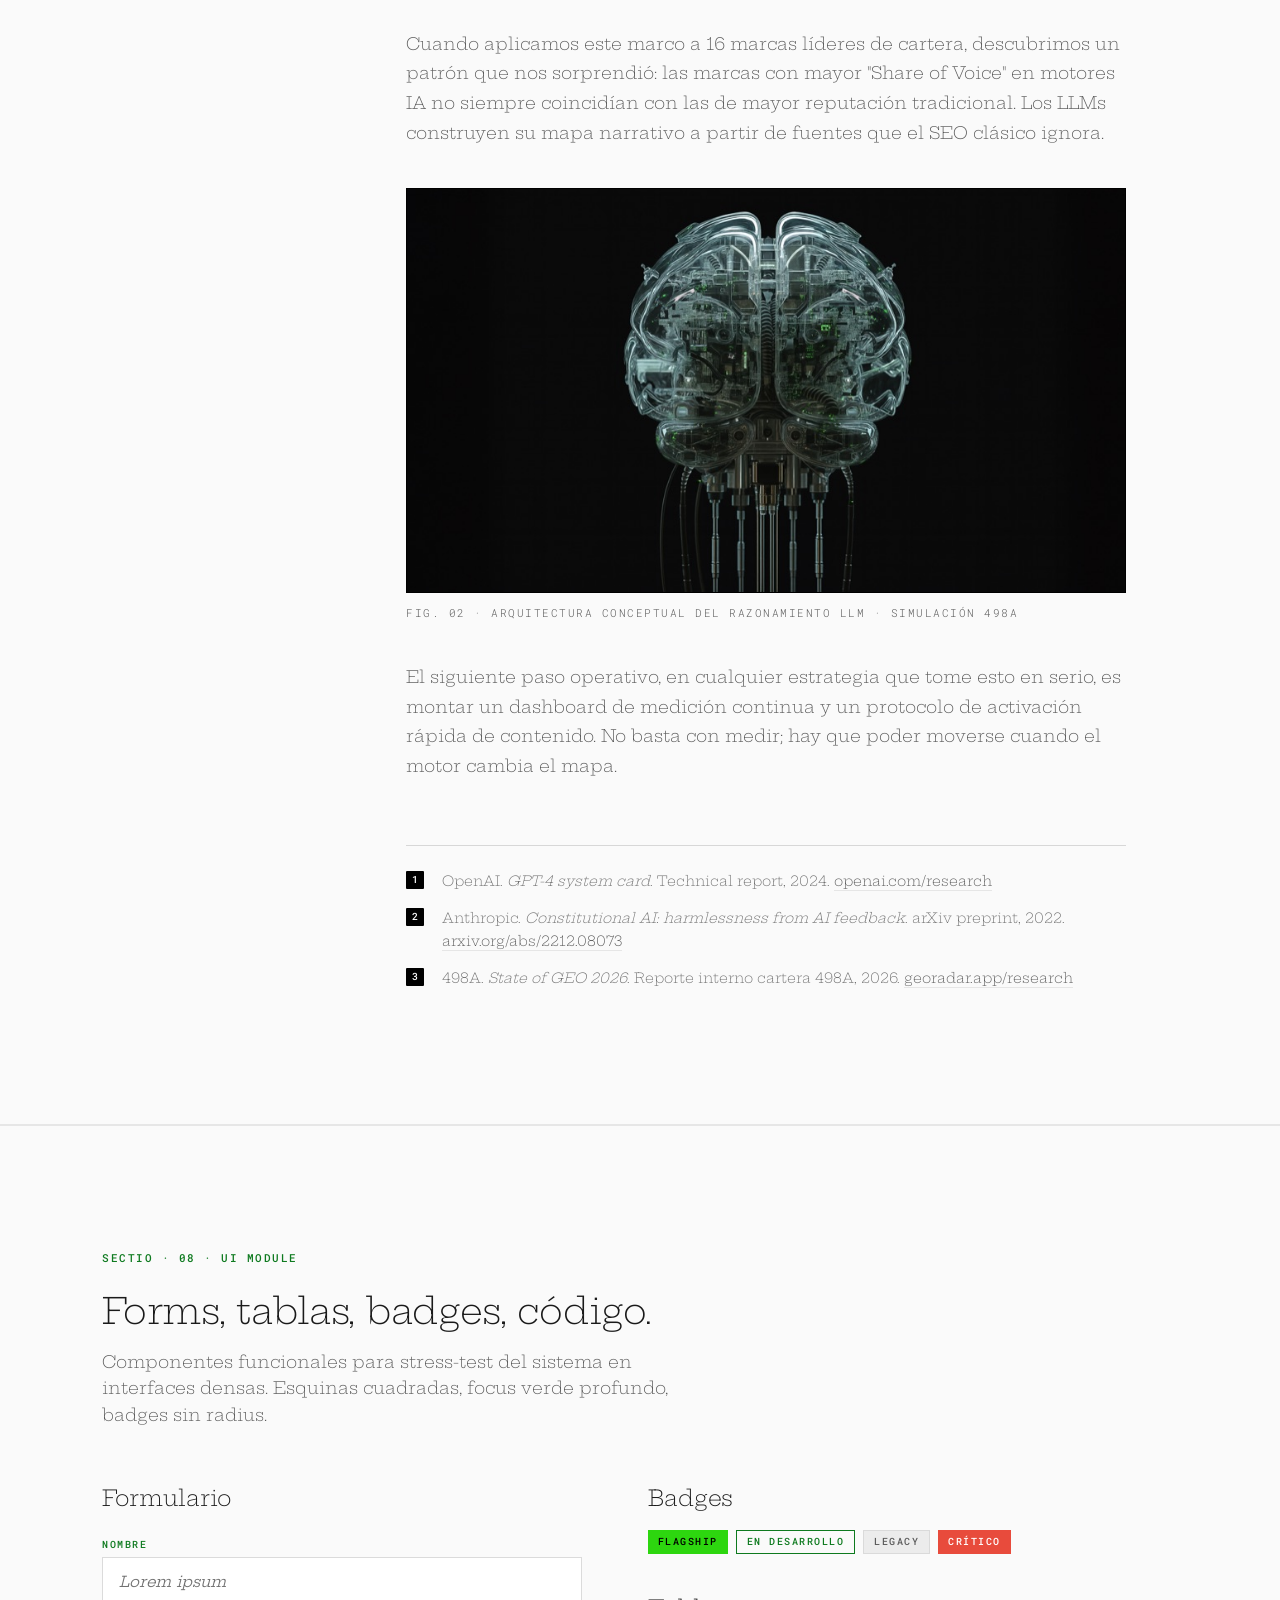
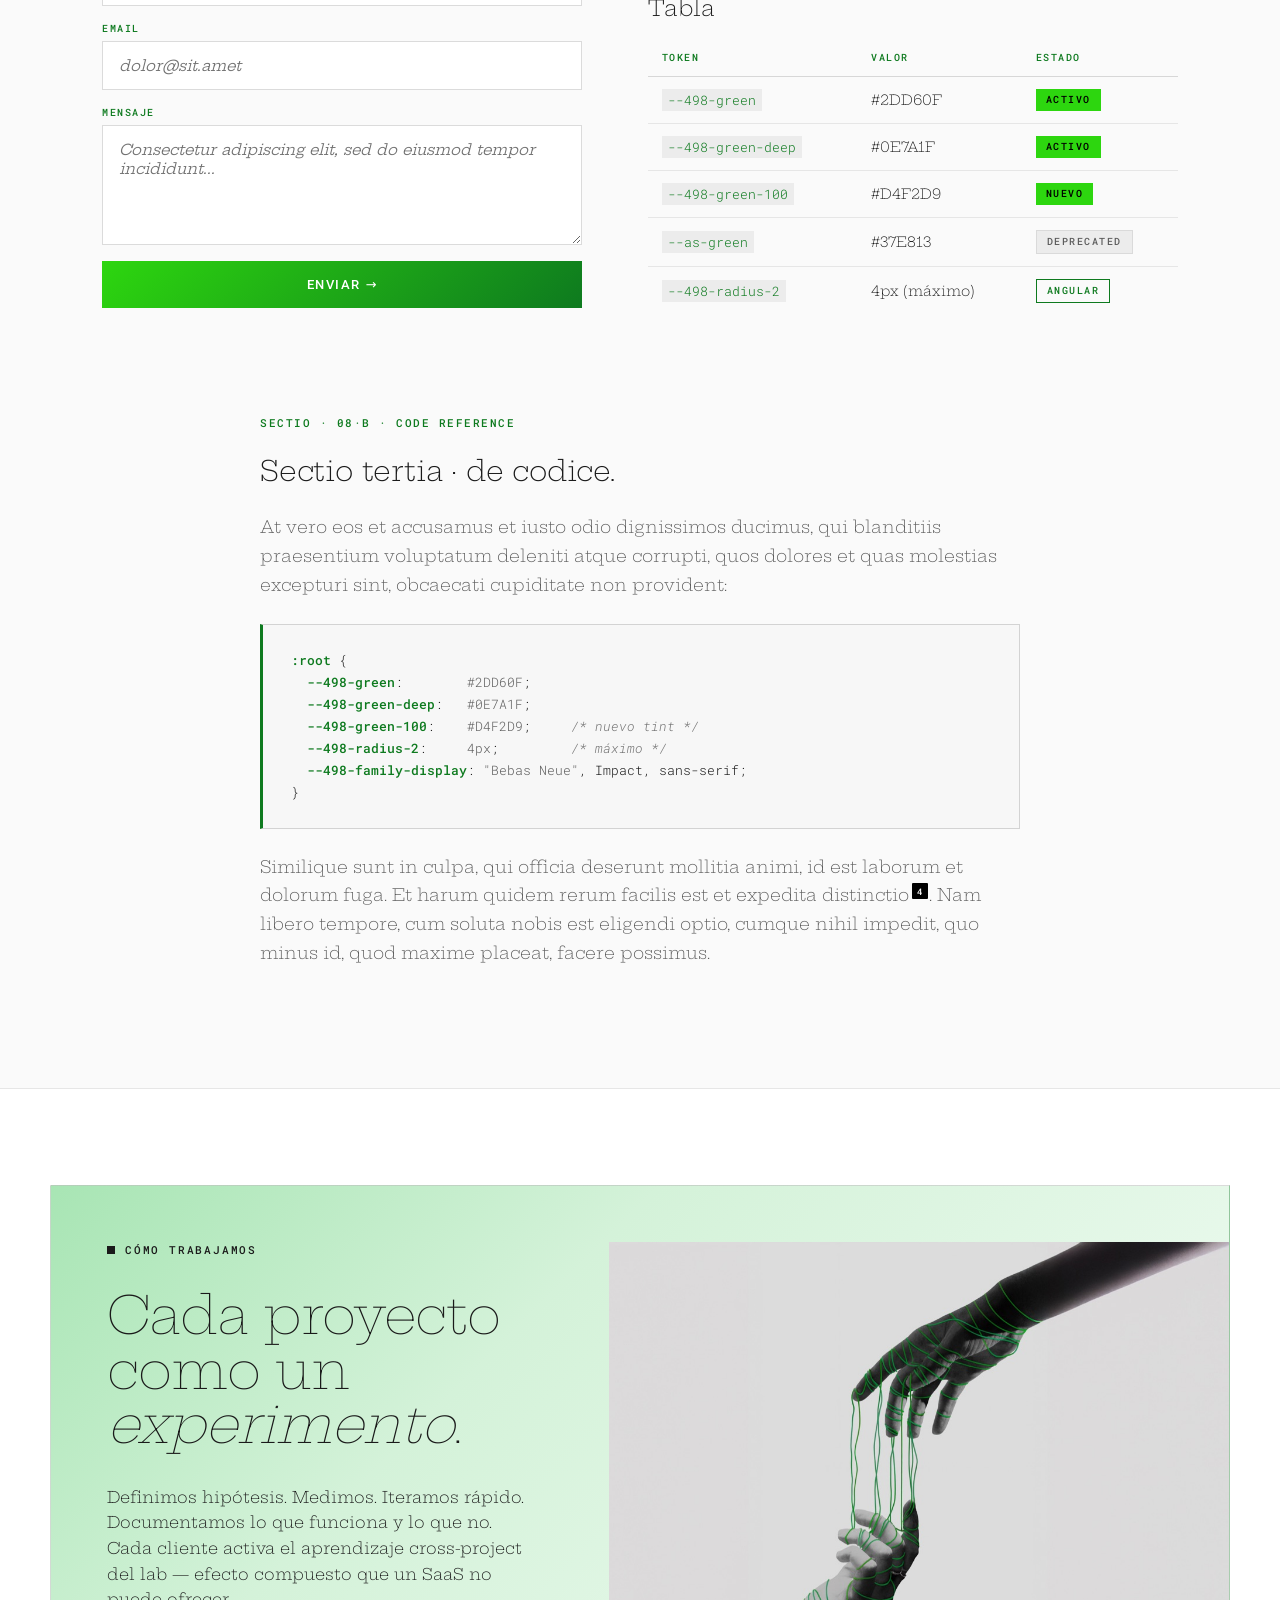
==== commit 1ebb1892: "imagenes IA distribuidas + nueva sección Blog Post editorial 12 imágenes IA optimizadas (sips · 1200" ====
--- a/498Adesign/playground.html
+++ b/498Adesign/playground.html
@@ -1964,6 +1964,165 @@
   .cookie-toggle input:checked + .cookie-toggle__track::before { transform: translateX(20px); background: var(--498-white); }
   .cookie-toggle input:focus-visible + .cookie-toggle__track { outline: 2px solid var(--498-green); outline-offset: 2px; }
 
+  /* ===================================================================
+     BLOG POST · ejemplo de cómo el sistema se aplica a un artículo
+     editorial. Layout 2-col: sidebar sticky meta + main reading column.
+     =================================================================== */
+  .blog-post {
+    max-width: var(--498-content-max);
+    margin: 0 auto;
+  }
+  .blog-post__hero {
+    margin: 0 0 56px;
+  }
+  .blog-post__hero img {
+    width: 100%;
+    display: block;
+    aspect-ratio: 21 / 9;
+    object-fit: cover;
+    border: 1px solid var(--498-black);
+  }
+  .blog-post__caption {
+    margin-top: 10px;
+    font-family: var(--498-family-mono);
+    font-size: 11px;
+    letter-spacing: 1.5px;
+    text-transform: uppercase;
+    color: var(--pg-text-muted);
+  }
+
+  .blog-post__layout {
+    display: grid;
+    grid-template-columns: 240px 1fr;
+    gap: 64px;
+    max-width: 1100px;
+    margin: 0 auto;
+    align-items: start;
+  }
+  @media (max-width: 900px) {
+    .blog-post__layout { grid-template-columns: 1fr; gap: 40px; }
+  }
+
+  /* Sidebar meta · sticky · número grande tipo Sectio counter */
+  .blog-post__meta {
+    position: sticky;
+    top: 100px;
+    align-self: start;
+    border-top: 2px solid var(--498-black);
+    padding-top: 16px;
+  }
+  .blog-post__meta-num {
+    font-family: var(--498-family-display);
+    font-size: 56px;
+    line-height: 0.9;
+    color: var(--498-green-deep);
+    margin-bottom: 6px;
+  }
+  .blog-post__meta-label {
+    font-family: var(--498-family-mono);
+    font-size: 11px;
+    letter-spacing: 1.5px;
+    text-transform: uppercase;
+    color: var(--498-green-deep);
+    margin-bottom: 22px;
+    font-weight: 600;
+  }
+  .blog-post__meta-line {
+    font-family: var(--498-family-mono);
+    font-size: 11px;
+    letter-spacing: 1.2px;
+    text-transform: uppercase;
+    color: var(--pg-text-muted);
+    margin-bottom: 5px;
+  }
+  .blog-post__meta-tags {
+    margin-top: 22px;
+    padding-top: 16px;
+    border-top: 1px solid var(--pg-line);
+    font-family: var(--498-family-mono);
+    font-size: 11px;
+    letter-spacing: 1.2px;
+    text-transform: uppercase;
+  }
+  .blog-post__meta-tags a {
+    color: var(--498-green-deep);
+    text-decoration: none;
+    border-bottom: 1px solid var(--498-green-line);
+  }
+  .blog-post__meta-tags a:hover { color: var(--498-green); }
+
+  /* Main reading column · ancho cómodo de lectura */
+  .blog-post__main {
+    max-width: 720px;
+  }
+  .blog-post__title {
+    font-family: var(--498-family-body);
+    font-weight: 200;
+    font-style: italic;
+    font-size: 44px;
+    line-height: 1.08;
+    letter-spacing: -0.7px;
+    color: var(--pg-text);
+    margin: 0 0 24px;
+  }
+  .blog-post__title em {
+    color: var(--498-green-deep);
+    font-style: italic;
+  }
+  @media (max-width: 720px) {
+    .blog-post__title { font-size: 32px; }
+  }
+
+  .blog-post__lead {
+    font-family: var(--498-family-body);
+    font-weight: 300;
+    font-size: 21px;
+    line-height: 1.5;
+    color: var(--pg-text);
+    margin: 0 0 44px;
+    padding-bottom: 32px;
+    border-bottom: 1px solid var(--pg-line);
+  }
+
+  .blog-post__body {
+    font-family: var(--498-family-body);
+    font-weight: 300;
+    font-size: 17px;
+    line-height: 1.75;
+    color: var(--pg-text);
+  }
+  .blog-post__body p { margin: 0 0 24px; }
+  .blog-post__body h2 {
+    font-family: var(--498-family-body);
+    font-weight: 300;
+    font-style: italic;
+    font-size: 30px;
+    line-height: 1.15;
+    margin: 56px 0 20px;
+    color: var(--pg-text);
+    letter-spacing: -0.3px;
+  }
+  .blog-post__body h2 em { color: var(--498-green-deep); font-style: italic; }
+
+  .blog-post__figure {
+    margin: 40px 0;
+  }
+  .blog-post__figure img {
+    width: 100%;
+    display: block;
+    border: 1px solid var(--498-black);
+    aspect-ratio: 16 / 9;
+    object-fit: cover;
+  }
+  .blog-post__figure figcaption {
+    margin-top: 10px;
+    font-family: var(--498-family-mono);
+    font-size: 11px;
+    letter-spacing: 1.5px;
+    text-transform: uppercase;
+    color: var(--pg-text-muted);
+  }
+
   /* Closing strip · línea final con copyright + legal · una sola caja contigua */
   .footer-strip {
     margin: 0 var(--498-page-pad) 0;
@@ -2065,8 +2224,8 @@
 
     <!-- COLUMNA DERECHA · visual ocupando la celda · sangra a los bordes del card -->
     <div class="vision-hero-card__visual">
-      <img src="assets/visuals/green-architecture.webp"
-           alt="Arquitectura verde con vegetación · render editorial 498A">
+      <img src="assets/visuals/vision-organism.jpg"
+           alt="Sistema vivo en transformación · vision 498A">
     </div>
 
   </article>
@@ -2315,7 +2474,7 @@
   <div class="box-collection box-collection--2 box-collection--persiana">
     <article class="box-row">
       <div class="box-row__img">
-        <img src="assets/visuals/stacked-layers.webp" alt="Capas translúcidas">
+        <img src="assets/visuals/science-stacks.jpg" alt="Figura vertical con capas de datos · módulo Layers">
       </div>
       <div class="box-row__body">
         <span class="box-card__tag">Module · Layers</span>
@@ -2329,7 +2488,7 @@
     </article>
     <article class="box-row">
       <div class="box-row__img">
-        <img src="assets/visuals/data-network.webp" alt="Red de datos · render 498A">
+        <img src="assets/visuals/science-network.jpg" alt="Cables verdes a través de cubos transparentes · ecosistema multi-agente">
       </div>
       <div class="box-row__body">
         <span class="box-card__tag">Module · Ecosystem</span>
@@ -2408,7 +2567,7 @@
       <div class="box-card__img frame-cross-mini" style="background:var(--498-grey-50);display:flex;align-items:center;justify-content:center;padding:24px">
         <span class="cnr-mini cnr-mini--tl"></span><span class="cnr-mini cnr-mini--tr"></span>
         <span class="cnr-mini cnr-mini--bl"></span><span class="cnr-mini cnr-mini--br"></span>
-        <img src="assets/visuals/crystal-cluster.svg" alt="Cluster cristalino · placeholder vector" style="max-width:80%;max-height:80%;object-fit:contain">
+        <img src="assets/visuals/news-llm.jpg" alt="Flor luminosa con código · investigación LLM" style="max-width:80%;max-height:80%;object-fit:contain">
         <div class="img-chip" aria-hidden="true">
           <span class="img-chip__icon">
             <svg viewBox="0 0 14 14" fill="none" stroke="#1A1A1A" stroke-width="1">
@@ -2711,6 +2870,158 @@
 </section>
 
 <!-- =================================================================
+     BLOG POST · ejemplo de cómo se aplicaría el sistema a un artículo
+     editorial · featured image + sidebar sticky meta + main reading column
+     ================================================================= -->
+<section id="blog-post" class="section-paper">
+  <div class="section-title-block">
+    <span class="eyebrow">Sectio · 06b · Blog</span>
+    <h2 class="ed-display-3">Anatomía de un <em>post editorial</em>.</h2>
+    <p>
+      Cómo el sistema se traduce a la página de artículo: featured image full-width,
+      sidebar sticky con metadata, columna de lectura cómoda 720&nbsp;px, citas inline
+      tipo ChatGPT, pull quote inset, figura intercalada y referencias al pie.
+    </p>
+  </div>
+
+  <article class="blog-post">
+
+    <!-- Featured image · 21:9 full-width -->
+    <figure class="blog-post__hero">
+      <img src="assets/visuals/blog-hero.jpg"
+           alt="Figura humano-robot con musgo verde · render generativo">
+      <figcaption class="blog-post__caption">
+        Fig. 01 · Identidad híbrida humano-IA · render generativo · 498A lab 2026
+      </figcaption>
+    </figure>
+
+    <!-- 2-col layout: meta sidebar + main reading -->
+    <div class="blog-post__layout">
+
+      <!-- META SIDEBAR · sticky · número grande + line items + tags + autor -->
+      <aside class="blog-post__meta">
+        <div class="blog-post__meta-num">07</div>
+        <div class="blog-post__meta-label">Article · Research</div>
+        <div class="blog-post__meta-line">19 May 2026</div>
+        <div class="blog-post__meta-line">8 min lectura</div>
+        <div class="blog-post__meta-line">Carlos Ortet · founder</div>
+
+        <div class="blog-post__meta-tags">
+          <a href="#">GEO</a> · <a href="#">LLM</a> · <a href="#">Brand presence</a>
+        </div>
+
+        <div class="author-block">
+          <img class="author-block__photo"
+               src="assets/team/carlos-ortet.webp"
+               alt="Carlos Ortet">
+          <div>
+            <span class="author-block__name">Carlos Ortet</span>
+            <span class="author-block__role">Founder · 498A</span>
+          </div>
+        </div>
+      </aside>
+
+      <!-- MAIN READING COLUMN -->
+      <div class="blog-post__main">
+
+        <h1 class="blog-post__title">
+          Cómo medir <em>la presencia</em> de una marca en respuestas de IA generativa.
+        </h1>
+
+        <p class="blog-post__lead">
+          El paradigma SEO heredado falla cuando el buscador es un LLM. Lo que importa
+          ya no es el ranking, sino la presencia narrativa dentro de una respuesta
+          que el modelo construye sobre la marcha.
+        </p>
+
+        <div class="blog-post__body">
+
+          <p>
+            Cuando un usuario pregunta a ChatGPT, Gemini o Claude por una recomendación
+            de producto<a class="cite-chat" href="#bref-1">1</a>, el modelo NO devuelve
+            una lista ordenada como Google. Devuelve una respuesta narrativa donde la
+            marca aparece —o no— con un tono específico, en una posición concreta y
+            comparada con un conjunto de competidores que el propio modelo selecciona.
+          </p>
+
+          <p>
+            La métrica clásica de "ranking" se vuelve obsoleta. Las nuevas métricas
+            son <a class="link" href="#">Share of Voice</a>,
+            <a class="link" href="#">Position Score</a>,
+            <a class="link" href="#">Sentiment</a> y
+            <a class="link" href="#">Attribute Affinity</a>.
+            Cada una mide una dimensión distinta<a class="cite-chat cite-chat--green" href="#bref-2">2</a>,
+            y la mayoría de las marcas que auditamos solo conocen una o dos.
+          </p>
+
+          <h2>El marco de <em>cinco dimensiones</em></h2>
+
+          <p>
+            En 498A diseñamos un marco propietario que mide la presencia de una marca
+            en superficies de IA generativa a lo largo de cinco ejes simultáneos:
+            visibilidad, preferencia, percepción, benchmark competitivo y trazabilidad.
+            Aplicado a más de 9&nbsp;millones de menciones analizadas en
+            cartera<a class="cite-chat cite-chat--grey" href="#bref-3">3</a>, permite
+            anticipar movimientos competitivos antes de que sean evidentes en métricas
+            de tráfico convencional.
+          </p>
+
+          <aside class="pullquote-inset">
+            <p class="pullquote-inset__text">
+              <em>"Una marca con alta visibilidad pero bajo sentiment es más vulnerable
+              que una con baja visibilidad y alto sentiment. La presencia sin
+              alineación narrativa es ruido."</em>
+            </p>
+            <span class="pullquote-inset__attribution">Carlos Ortet · 498A</span>
+          </aside>
+
+          <p>
+            Cuando aplicamos este marco a 16&nbsp;marcas líderes de cartera,
+            descubrimos un patrón que nos sorprendió: las marcas con mayor
+            "Share of Voice" en motores IA no siempre coincidían con las de mayor
+            reputación tradicional. Los LLMs construyen su mapa narrativo
+            a partir de fuentes que el SEO clásico ignora.
+          </p>
+
+          <figure class="blog-post__figure">
+            <img src="assets/visuals/blog-figure.jpg"
+                 alt="Estructura interna conceptual de un modelo de lenguaje">
+            <figcaption>Fig. 02 · Arquitectura conceptual del razonamiento LLM · simulación 498A</figcaption>
+          </figure>
+
+          <p>
+            El siguiente paso operativo, en cualquier estrategia que tome esto
+            en serio, es montar un dashboard de medición continua y un protocolo
+            de activación rápida de contenido. No basta con medir;
+            hay que poder moverse cuando el motor cambia el mapa.
+          </p>
+
+        </div>
+
+        <!-- References -->
+        <ol class="references">
+          <li id="bref-1">
+            OpenAI. <em>GPT-4 system card</em>. Technical report, 2024.
+            <a href="#">openai.com/research</a>
+          </li>
+          <li id="bref-2">
+            Anthropic. <em>Constitutional AI: harmlessness from AI feedback</em>.
+            arXiv preprint, 2022. <a href="#">arxiv.org/abs/2212.08073</a>
+          </li>
+          <li id="bref-3">
+            498A. <em>State of GEO 2026</em>. Reporte interno cartera 498A, 2026.
+            <a href="#">georadar.app/research</a>
+          </li>
+        </ol>
+
+      </div>
+
+    </div>
+
+  </article>
+</section>
+
+<!-- =================================================================
      UI MODULE · Forms + Badges + Table + Code block
      Light mode · esquinas cuadradas explícitas en badges
      ================================================================= -->
@@ -2848,8 +3159,8 @@
     </div>
 
     <div class="vision-hero-card__visual">
-      <img src="assets/visuals/data-network.webp"
-           alt="Red de datos generada · output de simulación 498A">
+      <img src="assets/visuals/manifesto-hands.jpg"
+           alt="Manos pasándose hilos verdes · iteración del lab">
     </div>
 
   </article>
